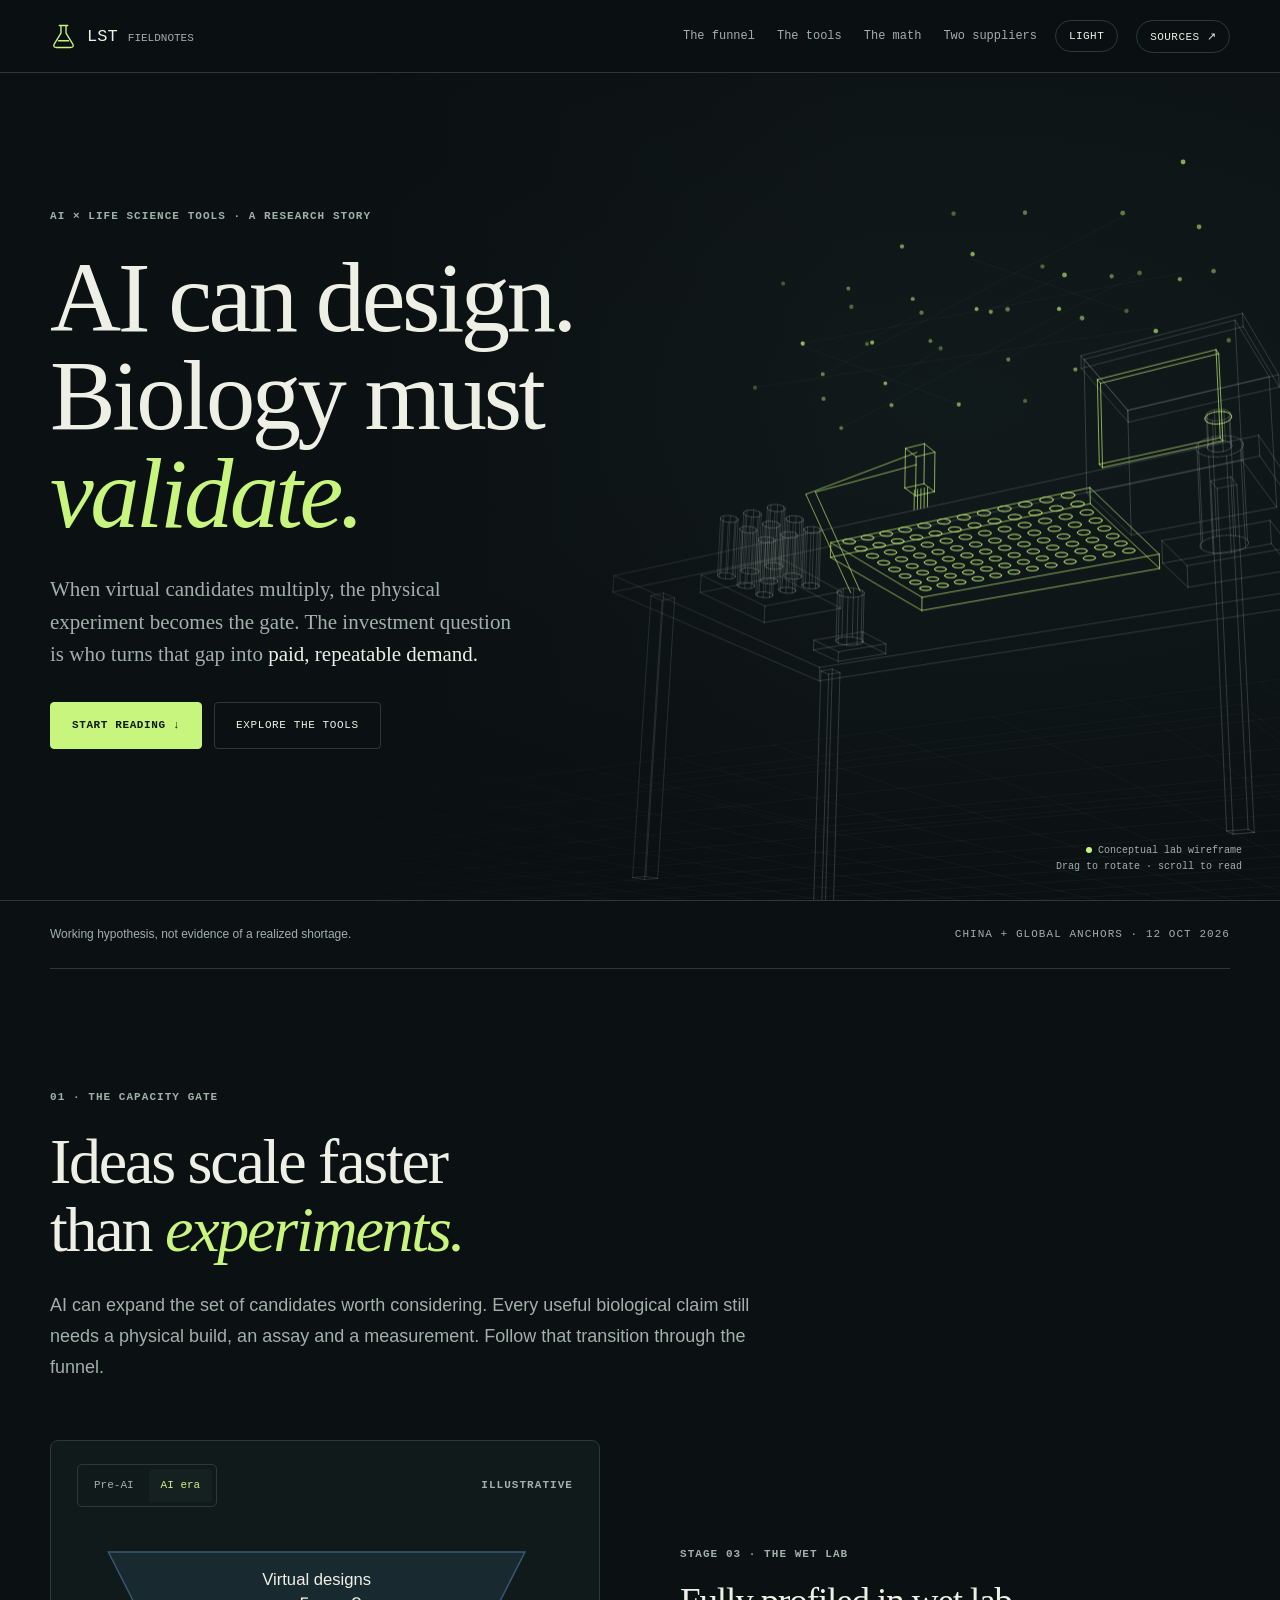
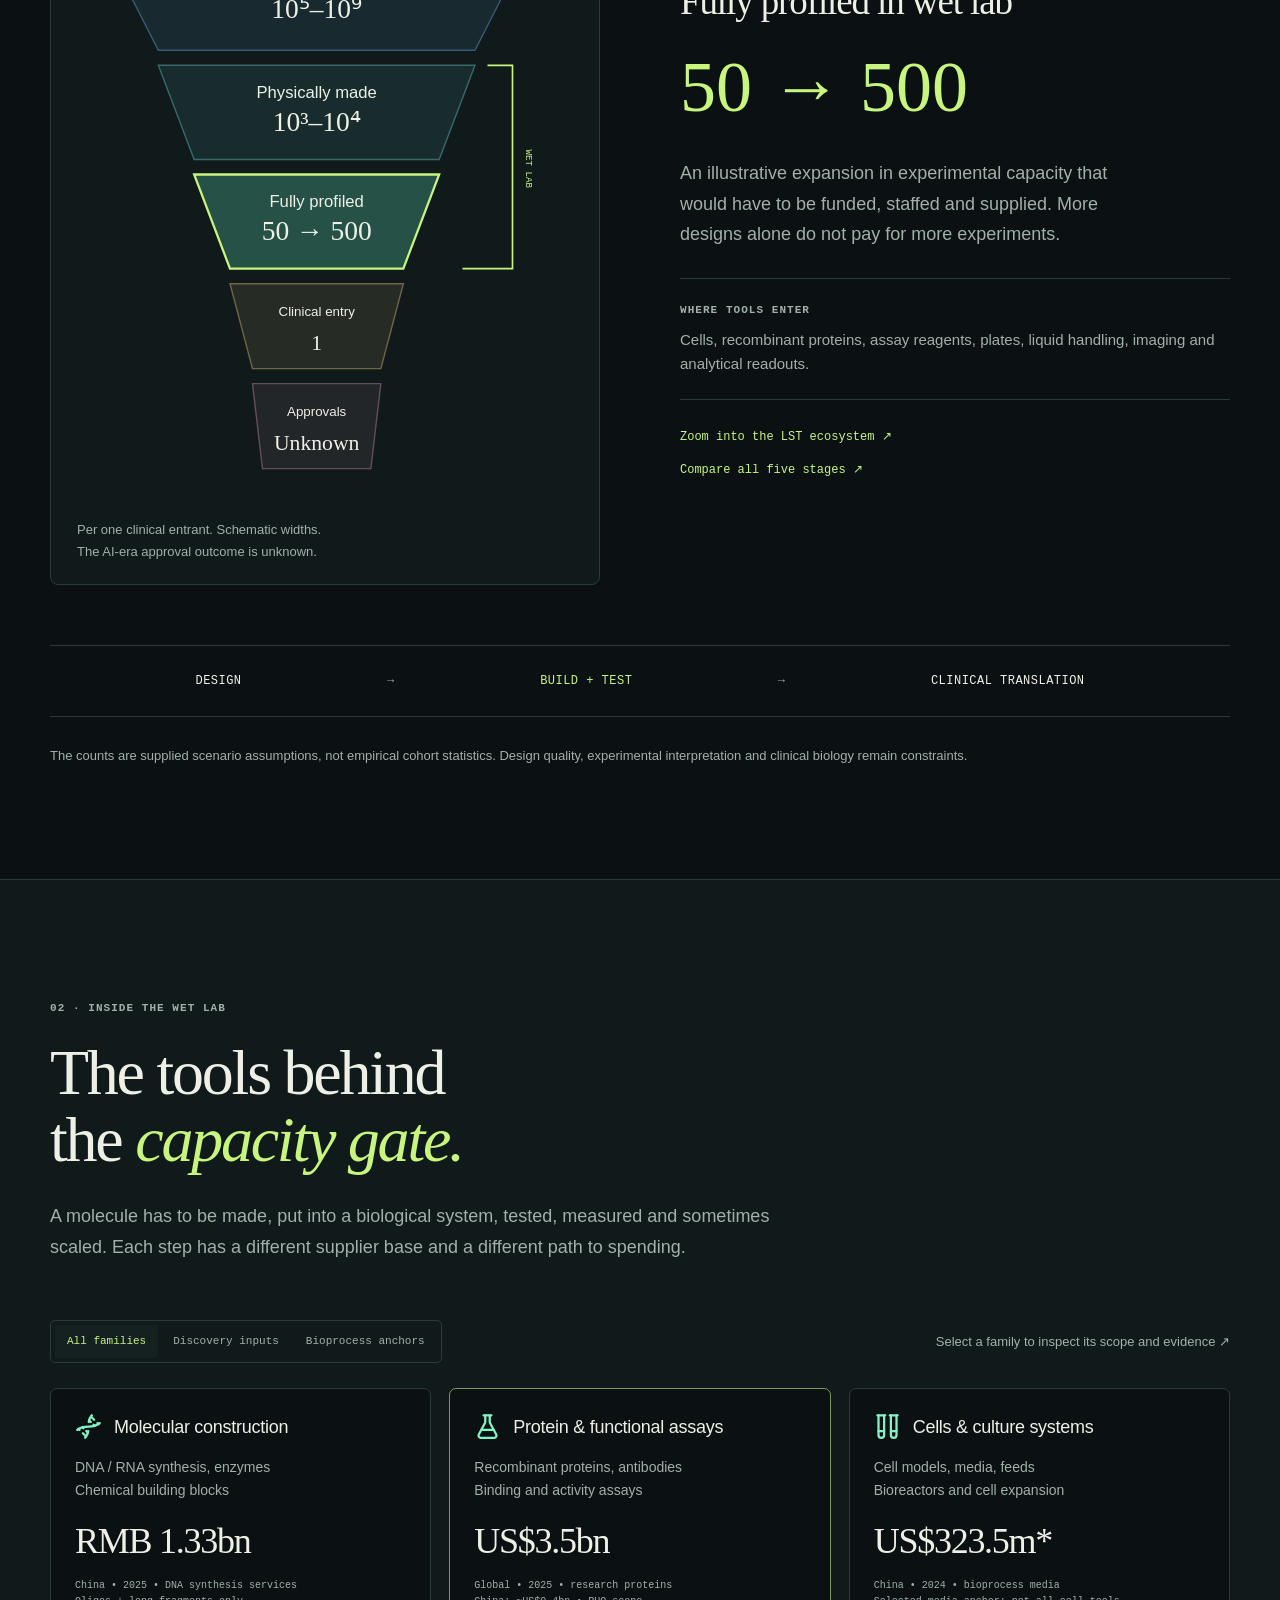
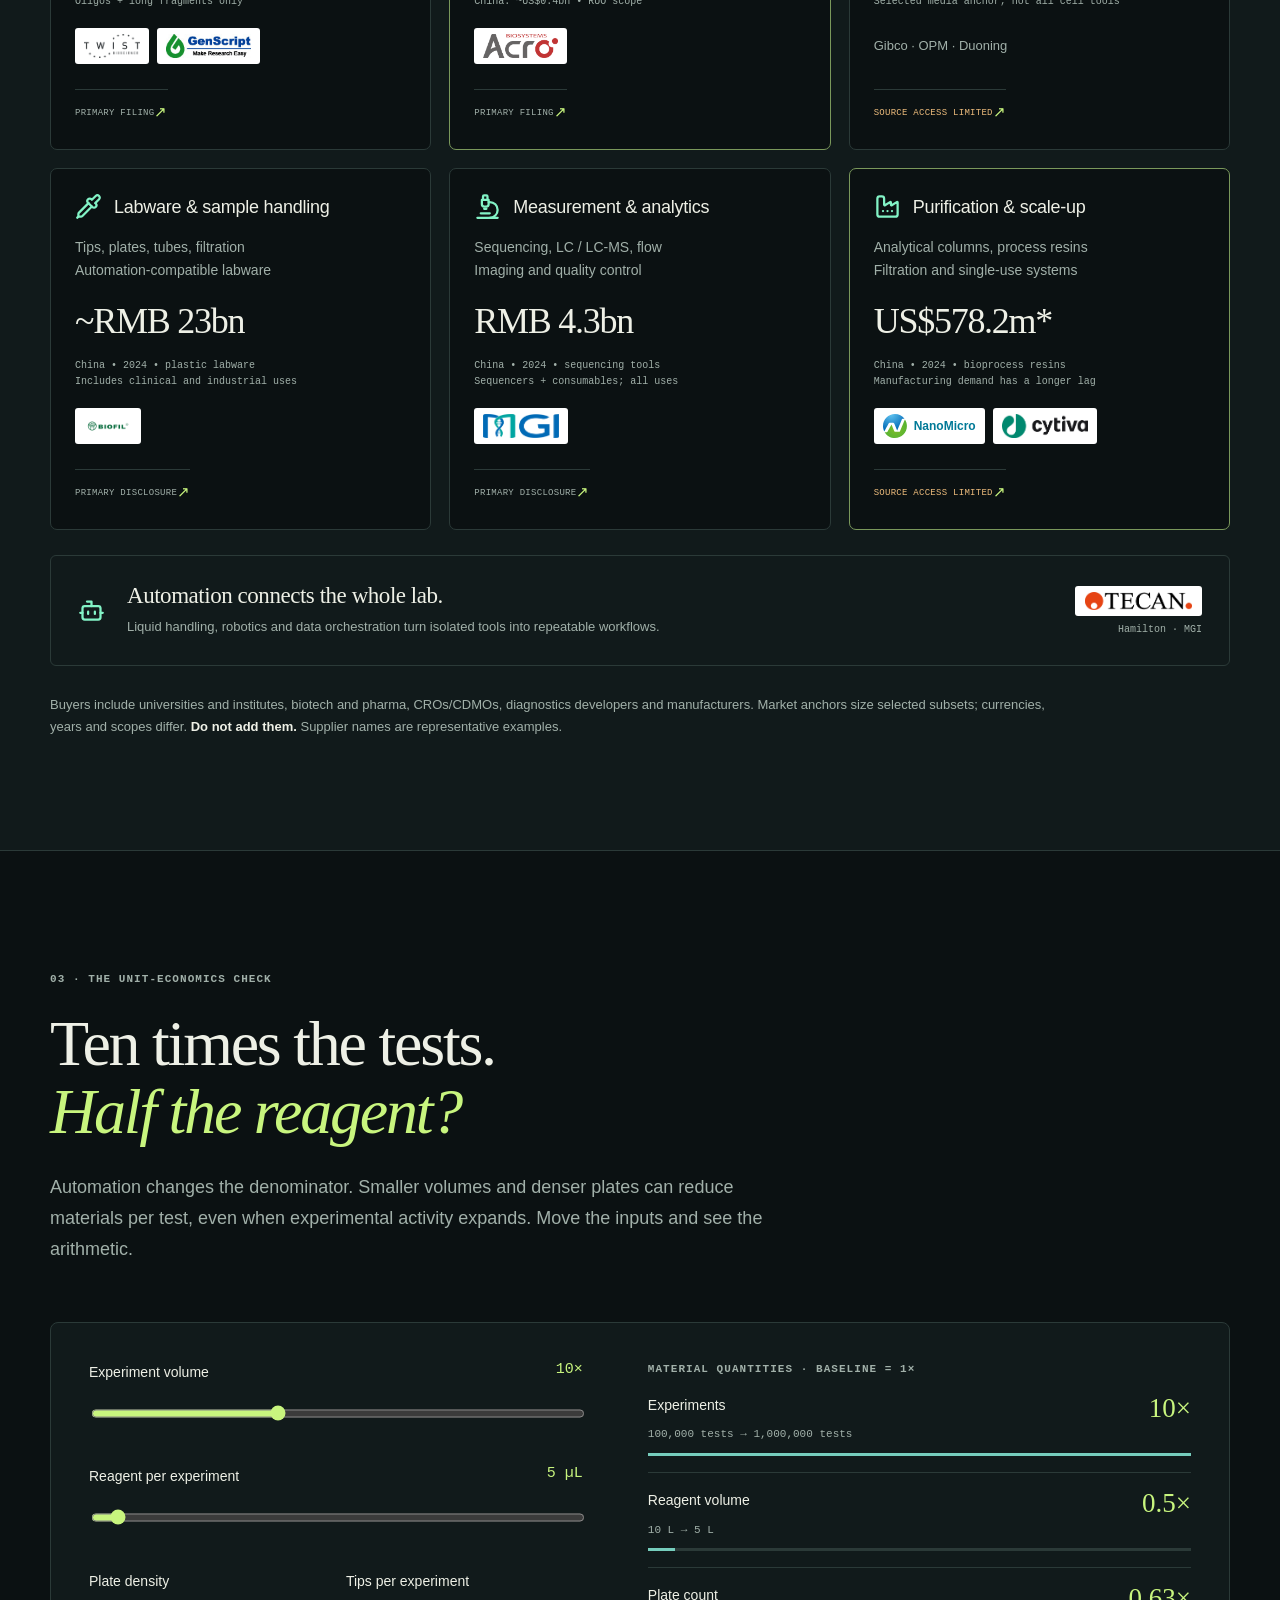
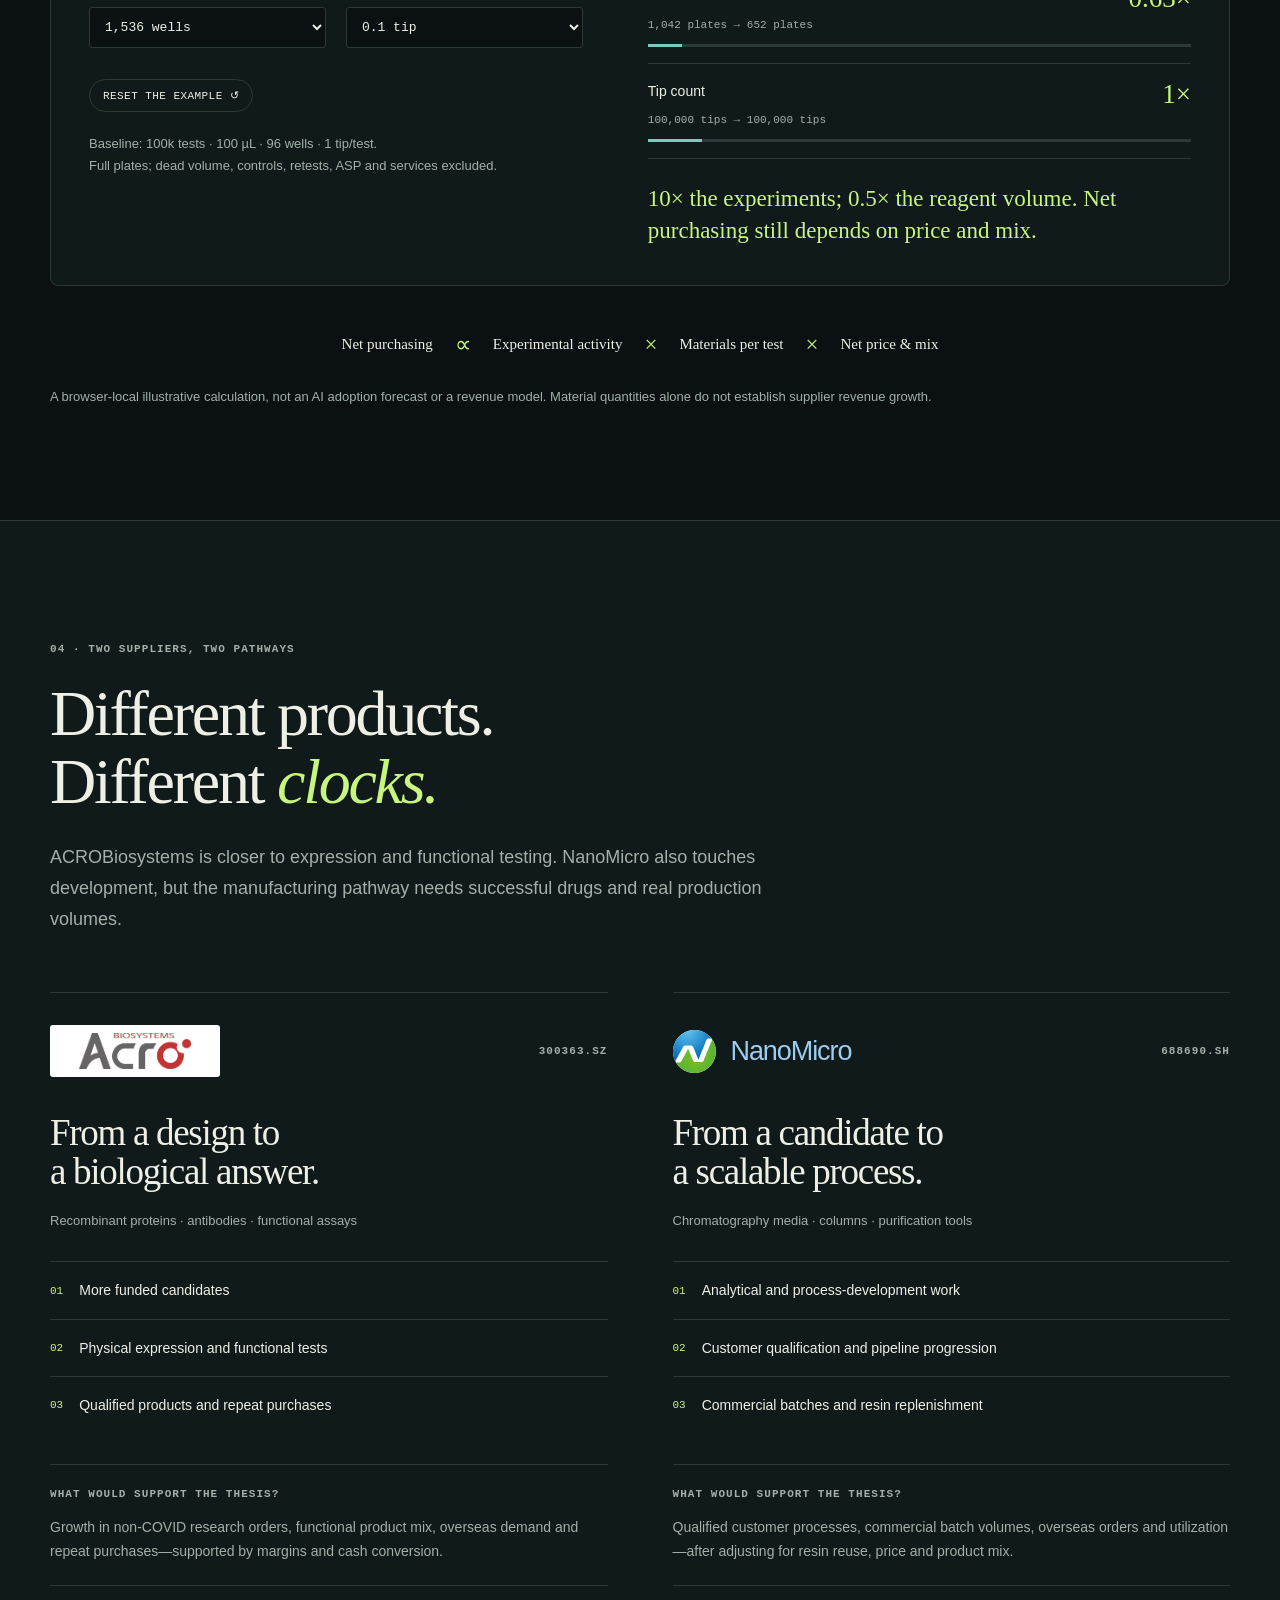
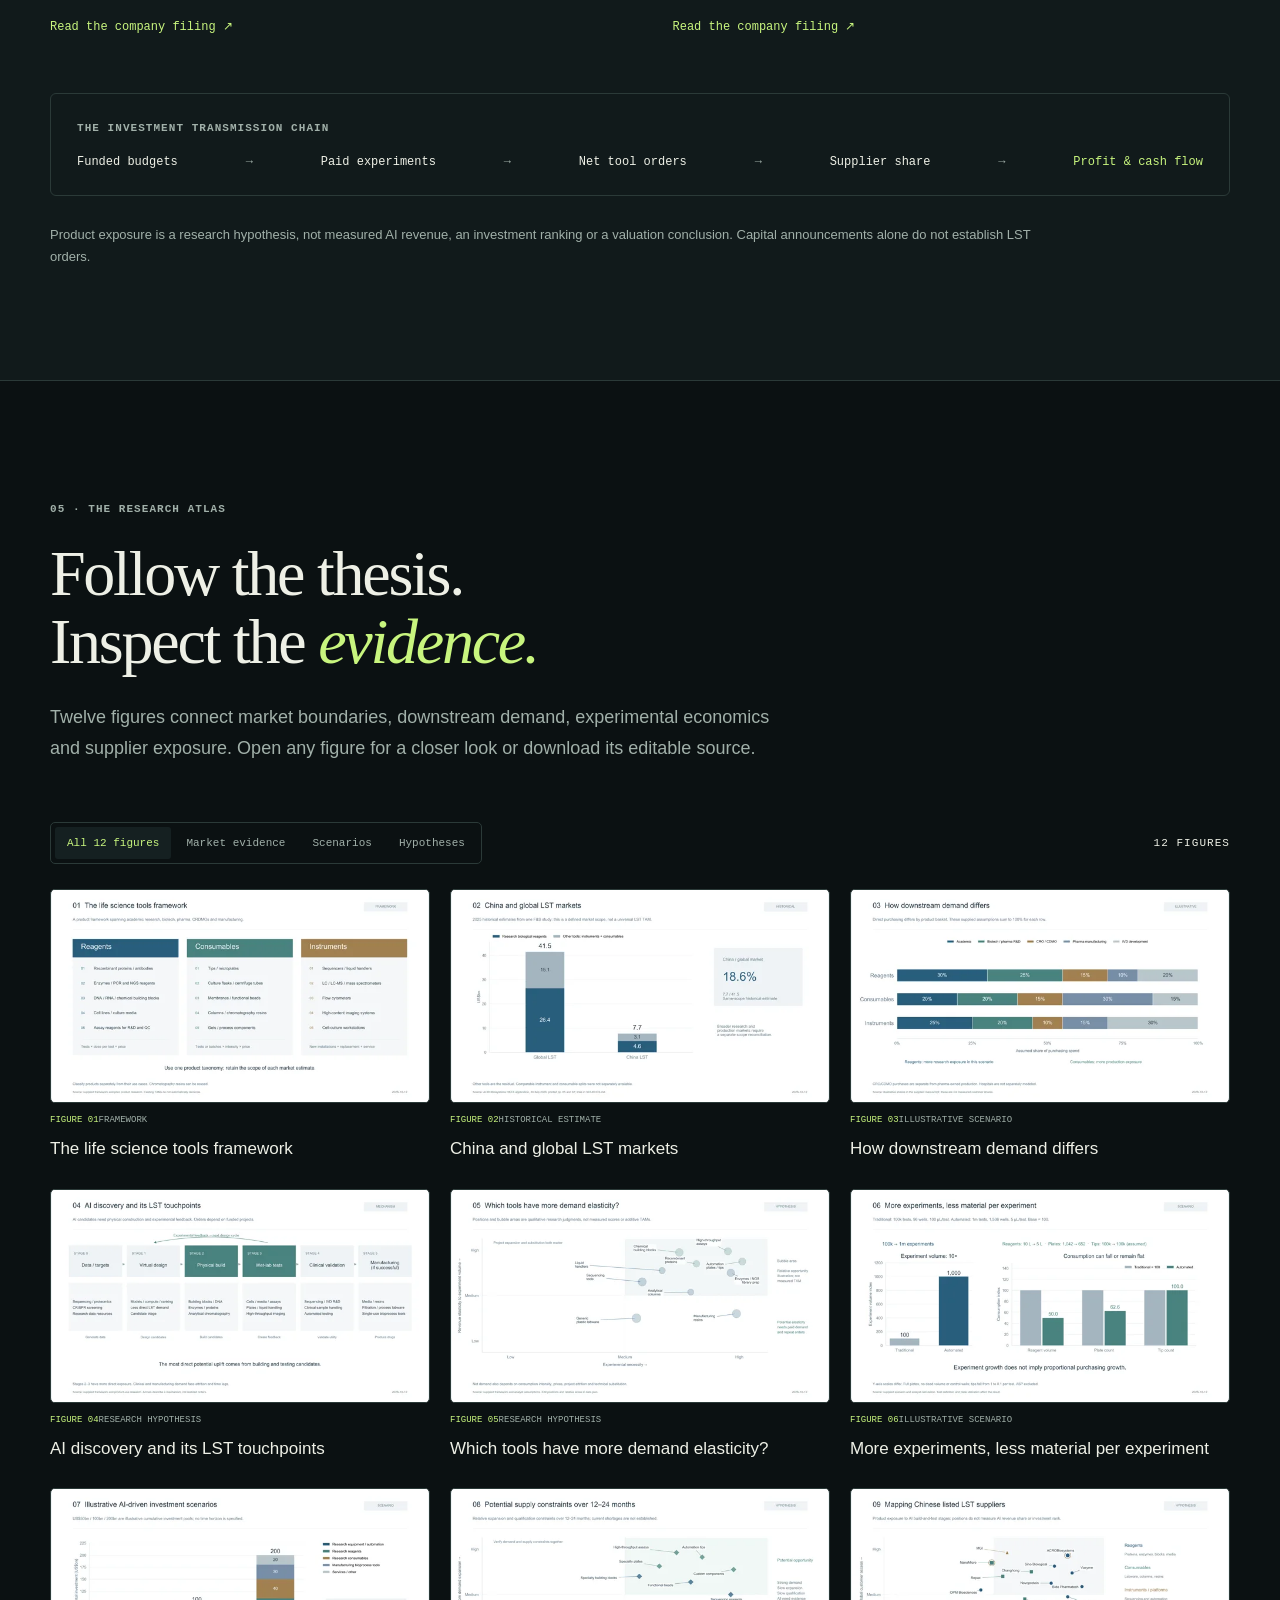
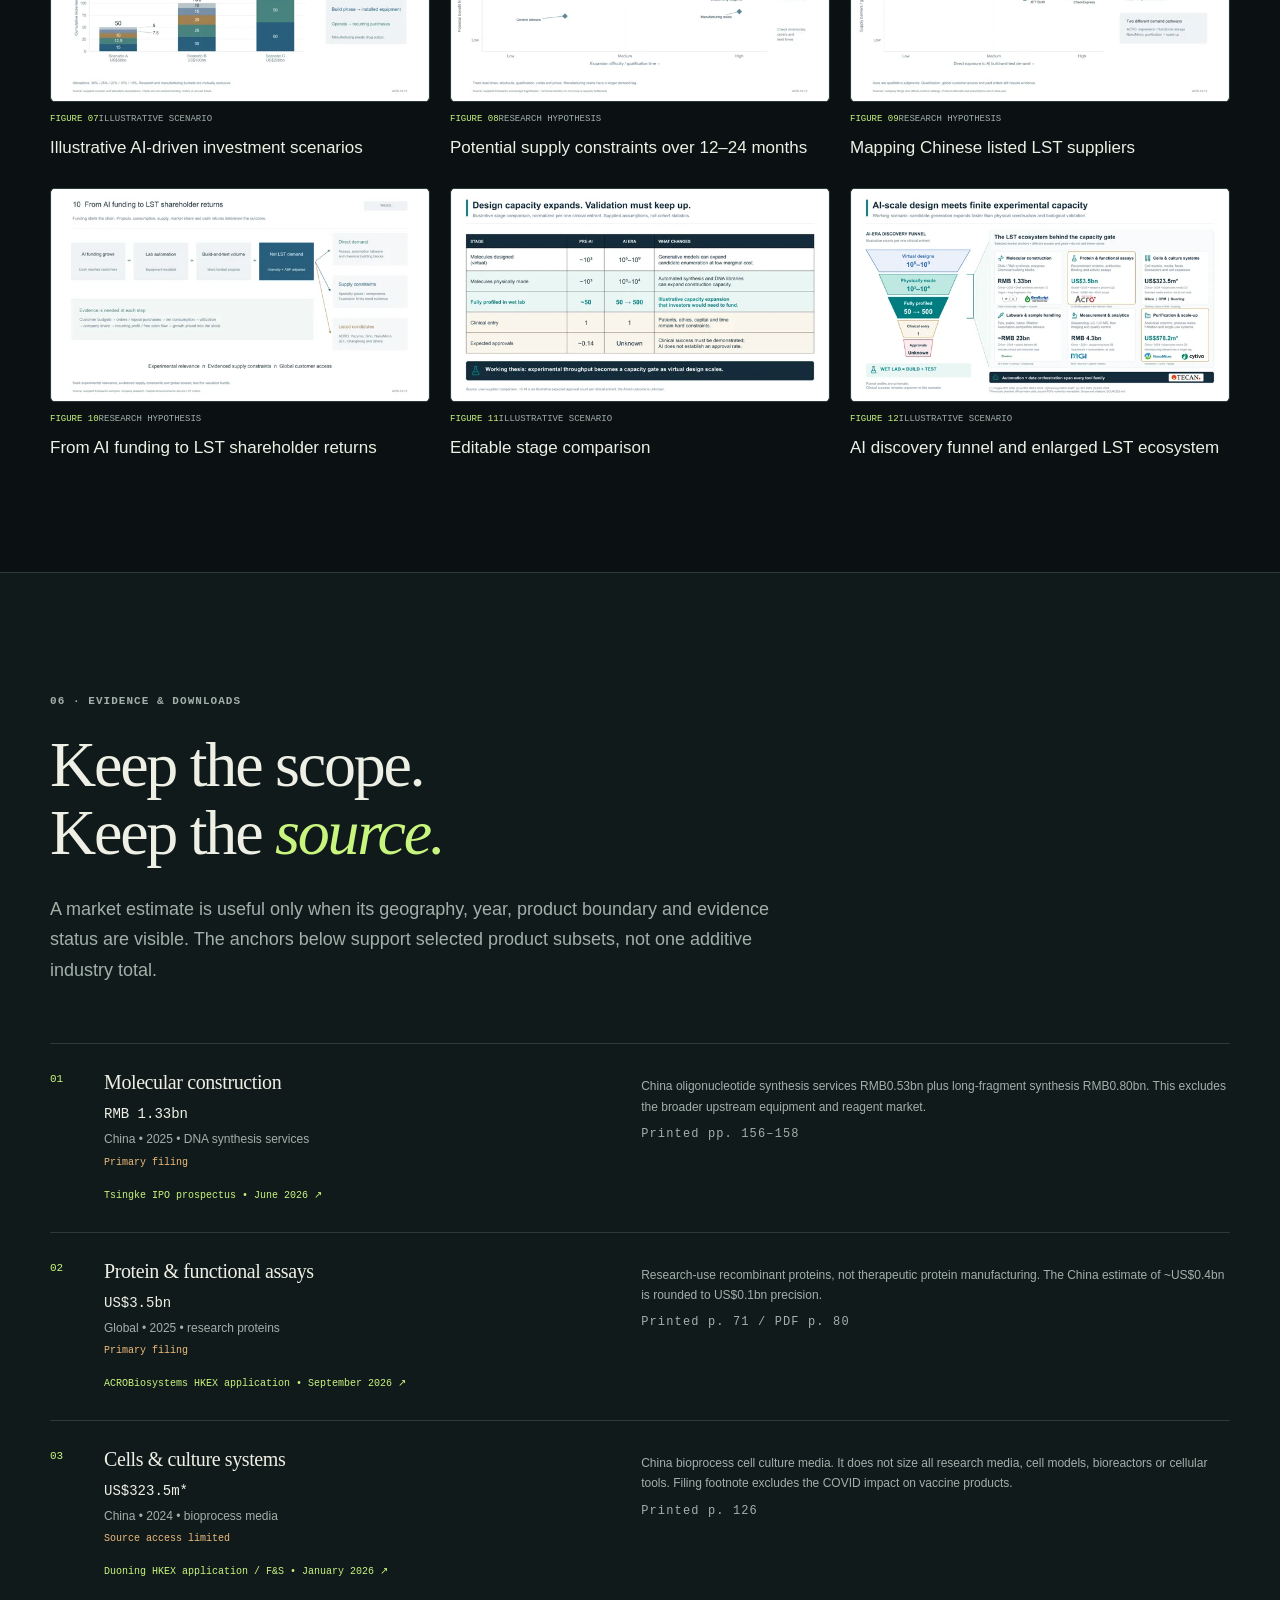
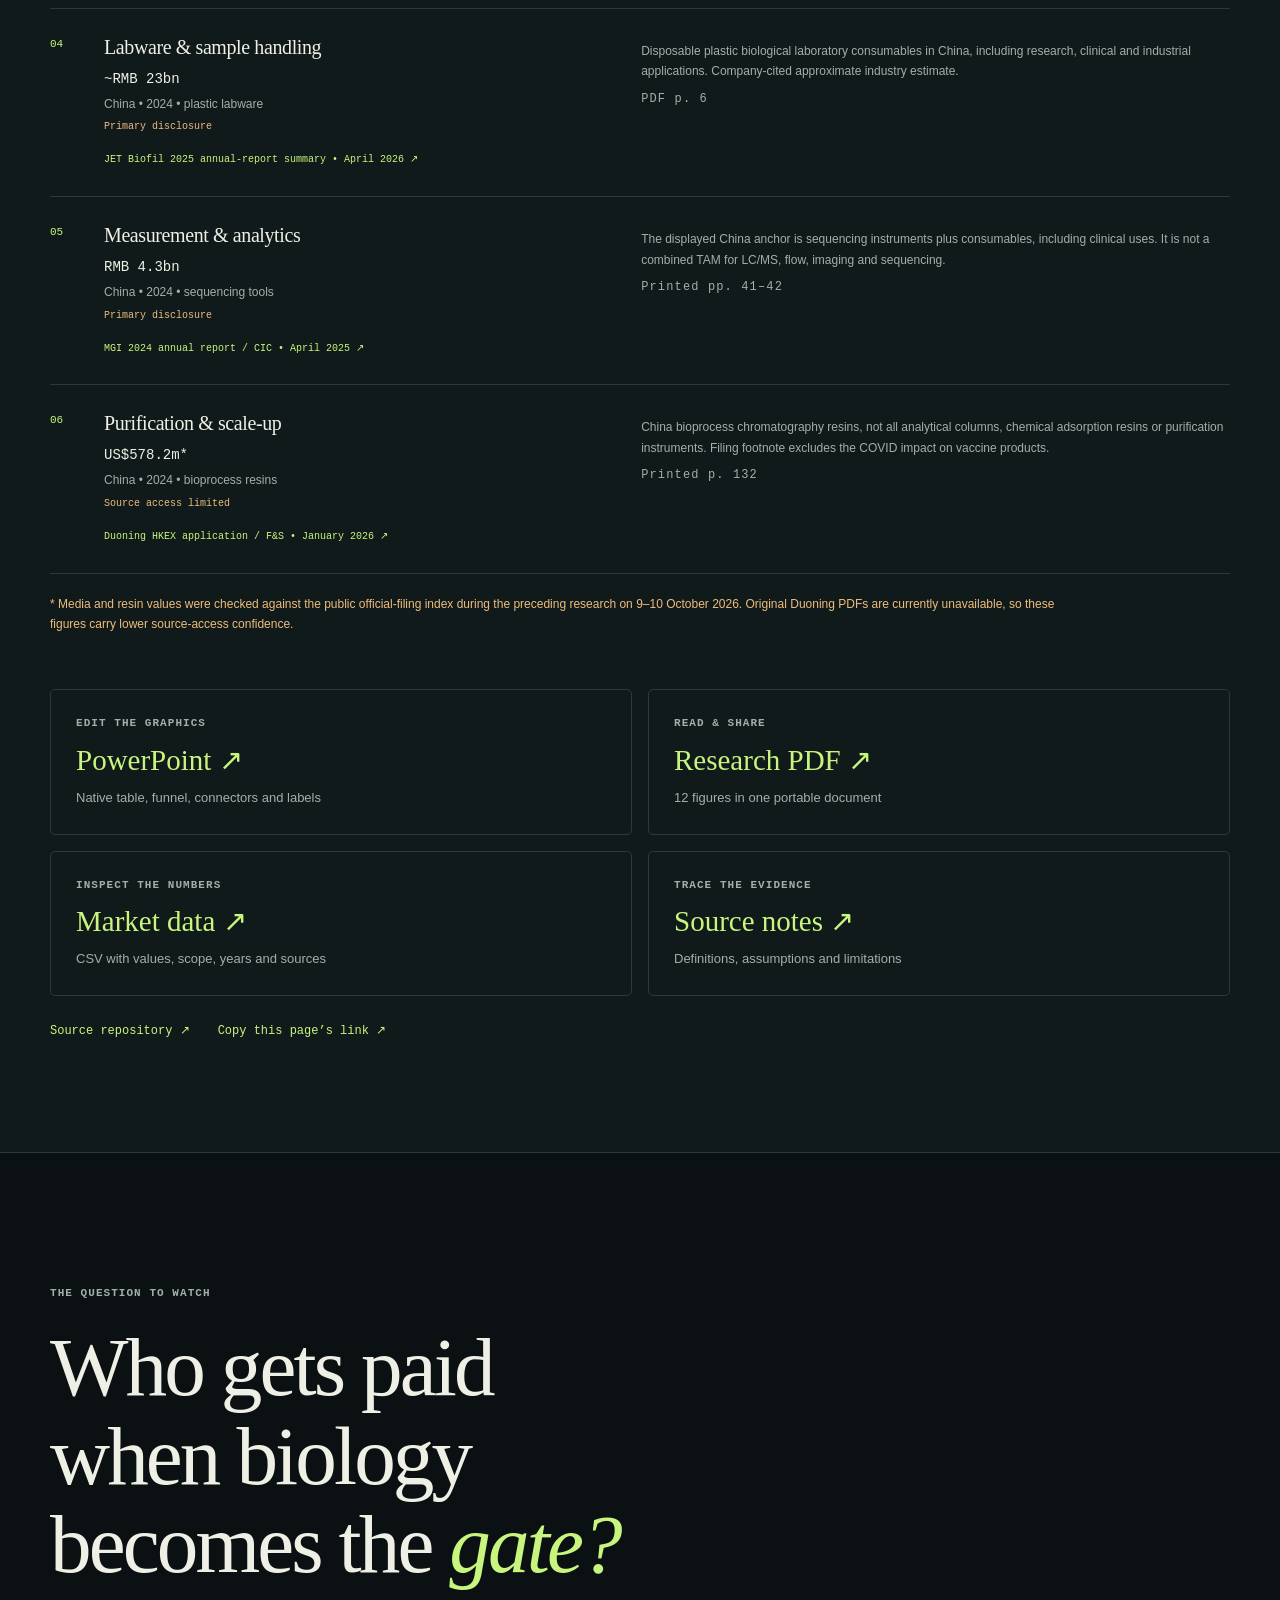
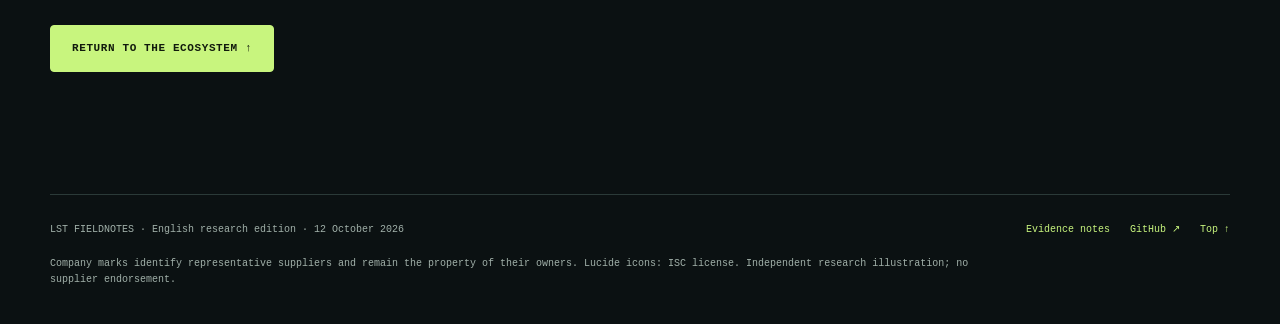
==== v2/index.html @ 0950d111 "Add interactive LST research website and GitHub Pages entrypoint" ====
<!doctype html>
<html lang="en" data-theme="dark">
<head>
<meta charset="utf-8"><meta name="viewport" content="width=device-width,initial-scale=1">
<title>The Wet-Lab Bottleneck — AI & Life Science Tools</title>
<meta name="description" content="An interactive research story on AI discovery, finite experimental capacity and the life science tools ecosystem. Explore suppliers, sourced market anchors and illustrative demand scenarios.">
<meta property="og:title" content="The Wet-Lab Bottleneck — AI & Life Science Tools"><meta property="og:description" content="When ideas scale, experiments set the pace. An interactive research story."><meta property="og:type" content="website"><meta property="og:url" content="https://wizardzxx-tech.github.io/chart/v2/"><link rel="canonical" href="https://wizardzxx-tech.github.io/chart/v2/"><meta property="og:image" content="https://wizardzxx-tech.github.io/chart/v2/research/png/12_ai_funnel_lst_ecosystem.png">
<link rel="icon" href="favicon.svg" type="image/svg+xml"><link rel="stylesheet" href="site.css">
<script>try{const t=localStorage.getItem('lst-theme');if(t==='light')document.documentElement.dataset.theme=t}catch(e){}</script>
<script type="module" src="site.js"></script>
</head>
<body>
<a class="skip" href="#funnel">Skip to the research</a><div class="reading-progress" aria-hidden="true"><i id="reading-progress"></i></div>
<header class="topbar"><div class="wrap topbar-inner"><a class="brand" href="#top" aria-label="LST Fieldnotes home"><svg viewBox="0 0 32 32" aria-hidden="true"><path d="M11 3h10M13 3v9L5 25q-2 4 3 4h16q5 0 3-4l-8-13V3M10 21h12"/></svg><span>LST <b>FIELDNOTES</b></span></a><nav aria-label="Main navigation"><a href="#funnel">The funnel</a><a href="#ecosystem">The tools</a><a href="#economics">The math</a><a href="#companies">Two suppliers</a></nav><button class="pill" id="theme-toggle" type="button" aria-label="Switch to light theme">Light</button><a class="pill" href="#sources">Sources ↗</a><details class="mobile-menu"><summary aria-label="Open section navigation">Menu</summary><nav><a href="#funnel">The funnel</a><a href="#ecosystem">The tools</a><a href="#economics">The math</a><a href="#companies">Two suppliers</a><a href="#atlas">Research atlas</a><a href="#sources">Sources & downloads</a></nav></details></div></header>
<aside class="section-rail" aria-label="Article contents"><a href="#funnel"><b>01</b>The funnel</a><a href="#ecosystem"><b>02</b>Inside the wet lab</a><a href="#economics"><b>03</b>More tests, less material</a><a href="#companies"><b>04</b>Two suppliers</a><a href="#atlas"><b>05</b>The research atlas</a><a href="#sources"><b>06</b>Evidence & downloads</a></aside>
<main id="top">
<section class="hero"><canvas id="lab-world" aria-label="Interactive conceptual wireframe of a laboratory bench" role="img"></canvas><div class="hero-shade"></div><div class="wrap hero-content"><p class="eyebrow">AI × LIFE SCIENCE TOOLS · A RESEARCH STORY</p><h1>AI can design.<br>Biology must<br><em>validate.</em></h1><p class="hero-deck">When virtual candidates multiply, the physical experiment becomes the gate. The investment question is who turns that gap into <strong>paid, repeatable demand.</strong></p><div class="hero-actions"><a class="button primary" href="#funnel">Start reading ↓</a><a class="button" href="#ecosystem">Explore the tools</a></div></div><div class="hero-caption"><span class="status-dot"></span>Conceptual lab wireframe<br><span>Drag to rotate · scroll to read</span></div></section>
<div class="context-strip wrap"><p>Working hypothesis, not evidence of a realized shortage.</p><p class="mono">CHINA + GLOBAL ANCHORS · 12 OCT 2026</p></div>
<section class="section wrap" id="funnel" data-nav><header class="section-head"><p class="eyebrow">01 · THE CAPACITY GATE</p><h2>Ideas scale faster<br>than <em>experiments.</em></h2><p>AI can expand the set of candidates worth considering. Every useful biological claim still needs a physical build, an assay and a measurement. Follow that transition through the funnel.</p></header><div class="funnel-layout"><div class="funnel-stage"><div class="stage-toolbar"><div class="segmented" role="group" aria-label="Discovery scenario"><button data-era="pre" aria-pressed="false">Pre-AI</button><button data-era="ai" aria-pressed="true">AI era</button></div><span class="eyebrow">ILLUSTRATIVE</span></div><svg id="discovery-funnel" viewBox="0 0 540 690" role="group" aria-label="Illustrative discovery funnel; select a stage"></svg><p class="small-note">Per one clinical entrant. Schematic widths.<br>The AI-era approval outcome is unknown.</p></div><div class="stage-explainer"><p class="eyebrow" id="stage-number">STAGE 03 · THE WET LAB</p><h3 id="stage-title">Fully profiled in wet lab</h3><div class="stage-count" id="stage-count">50 → 500</div><p id="stage-description">An illustrative expansion in experimental capacity that would have to be funded, staffed and supplied.</p><div class="stage-evidence"><p class="eyebrow">WHERE TOOLS ENTER</p><p id="stage-tools">Cells, recombinant proteins, assay reagents, plates, liquid handling and analytical readouts.</p></div><a class="text-link" href="#ecosystem">Zoom into the LST ecosystem ↗</a><button class="text-link" id="open-comparison" type="button">Compare all five stages ↗</button></div></div><div class="thesis-line"><span>DESIGN</span><span class="arrow">→</span><strong>BUILD + TEST</strong><span class="arrow">→</span><span>CLINICAL TRANSLATION</span></div><p class="caption">The counts are supplied scenario assumptions, not empirical cohort statistics. Design quality, experimental interpretation and clinical biology remain constraints.</p></section>
<section class="section ecosystem-section" id="ecosystem" data-nav><div class="wrap"><header class="section-head"><p class="eyebrow">02 · INSIDE THE WET LAB</p><h2>The tools behind<br>the <em>capacity gate.</em></h2><p>A molecule has to be made, put into a biological system, tested, measured and sometimes scaled. Each step has a different supplier base and a different path to spending.</p></header><div class="ecosystem-toolbar"><div class="segmented" role="group" aria-label="Filter tool families"><button data-family="all" aria-pressed="true">All families</button><button data-family="discovery" aria-pressed="false">Discovery inputs</button><button data-family="bioprocess" aria-pressed="false">Bioprocess anchors</button></div><span class="small-note">Select a family to inspect its scope and evidence ↗</span></div><div id="ecosystem-grid" class="ecosystem-grid" aria-live="polite"></div><div class="automation-strip"><img src="research/assets/icons/bot.svg" alt="" class="line-icon"><div><h3>Automation connects the whole lab.</h3><p>Liquid handling, robotics and data orchestration turn isolated tools into repeatable workflows.</p></div><div class="automation-brand"><img src="research/assets/logos/tecan-trim.png" alt="Tecan"><span>Hamilton · MGI</span></div></div><p class="caption">Buyers include universities and institutes, biotech and pharma, CROs/CDMOs, diagnostics developers and manufacturers. Market anchors size selected subsets; currencies, years and scopes differ. <strong>Do not add them.</strong> Supplier names are representative examples.</p></div></section>
<section class="section wrap" id="economics" data-nav><header class="section-head"><p class="eyebrow">03 · THE UNIT-ECONOMICS CHECK</p><h2>Ten times the tests.<br><em>Half the reagent?</em></h2><p>Automation changes the denominator. Smaller volumes and denser plates can reduce materials per test, even when experimental activity expands. Move the inputs and see the arithmetic.</p></header><div class="calculator"><div class="calculator-controls"><div class="control"><label for="test-multiplier">Experiment volume <output for="test-multiplier" id="test-value">10×</output></label><input id="test-multiplier" type="range" min="1" max="25" step="1" value="10"></div><div class="control"><label for="test-volume">Reagent per experiment <output for="test-volume" id="volume-value">5 µL</output></label><input id="test-volume" type="range" min="1" max="100" step="1" value="5"></div><div class="control-row"><div class="control"><label for="plate-density">Plate density</label><select id="plate-density"><option value="96">96 wells</option><option value="384">384 wells</option><option value="1536" selected>1,536 wells</option></select></div><div class="control"><label for="tip-rate">Tips per experiment</label><select id="tip-rate"><option value="1">1 tip</option><option value="0.1" selected>0.1 tip</option><option value="0">0 tips (tip-free)</option></select></div></div><button class="pill" id="reset-scenario" type="button">Reset the example ↺</button><p class="small-note">Baseline: 100k tests · 100 µL · 96 wells · 1 tip/test.<br>Full plates; dead volume, controls, retests, ASP and services excluded.</p></div><div class="calculator-results"><p class="eyebrow">MATERIAL QUANTITIES · BASELINE = 1×</p><div id="scenario-results" aria-live="polite"></div><p class="calc-insight" id="scenario-insight">10× more experiments, but only 0.5× the reagent volume.</p></div></div><div class="equation"><span>Net purchasing</span><strong>∝</strong><span>Experimental activity</span><strong>×</strong><span>Materials per test</span><strong>×</strong><span>Net price & mix</span></div><p class="caption">A browser-local illustrative calculation, not an AI adoption forecast or a revenue model. Material quantities alone do not establish supplier revenue growth.</p></section>
<section class="section company-section" id="companies" data-nav><div class="wrap"><header class="section-head"><p class="eyebrow">04 · TWO SUPPLIERS, TWO PATHWAYS</p><h2>Different products.<br>Different <em>clocks.</em></h2><p>ACROBiosystems is closer to expression and functional testing. NanoMicro also touches development, but the manufacturing pathway needs successful drugs and real production volumes.</p></header><div class="company-comparison"><article class="company"><div class="company-mark"><img src="research/assets/logos/acro-trim.png" alt="ACROBiosystems"><span class="eyebrow">300363.SZ</span></div><h3>From a design to<br>a biological answer.</h3><p class="product-list">Recombinant proteins · antibodies · functional assays</p><ol class="pathway"><li>More funded candidates</li><li>Physical expression and functional tests</li><li>Qualified products and repeat purchases</li></ol><div class="company-watch"><p class="eyebrow">WHAT WOULD SUPPORT THE THESIS?</p><p>Growth in non-COVID research orders, functional product mix, overseas demand and repeat purchases—supported by margins and cash conversion.</p></div><a href="https://www1.hkexnews.hk/app/sehk/2026/108910/documents/sehk26093002651_c.pdf" target="_blank" rel="noopener" class="text-link">Read the company filing ↗</a></article><article class="company"><div class="company-mark nano-mark"><img src="research/assets/logos/nanomicro-emblem.svg" alt=""><b>NanoMicro</b><span class="eyebrow">688690.SH</span></div><h3>From a candidate to<br>a scalable process.</h3><p class="product-list">Chromatography media · columns · purification tools</p><ol class="pathway"><li>Analytical and process-development work</li><li>Customer qualification and pipeline progression</li><li>Commercial batches and resin replenishment</li></ol><div class="company-watch"><p class="eyebrow">WHAT WOULD SUPPORT THE THESIS?</p><p>Qualified customer processes, commercial batch volumes, overseas orders and utilization—after adjusting for resin reuse, price and product mix.</p></div><a href="https://static.cninfo.com.cn/finalpage/2026-04-16/1225107014.PDF" target="_blank" rel="noopener" class="text-link">Read the company filing ↗</a></article></div><div class="funding-chain"><p class="eyebrow">THE INVESTMENT TRANSMISSION CHAIN</p><div><span>Funded budgets</span><b>→</b><span>Paid experiments</span><b>→</b><span>Net tool orders</span><b>→</b><span>Supplier share</span><b>→</b><strong>Profit & cash flow</strong></div></div><p class="caption">Product exposure is a research hypothesis, not measured AI revenue, an investment ranking or a valuation conclusion. Capital announcements alone do not establish LST orders.</p></div></section>
<section class="section wrap" id="atlas" data-nav><header class="section-head"><p class="eyebrow">05 · THE RESEARCH ATLAS</p><h2>Follow the thesis.<br>Inspect the <em>evidence.</em></h2><p>Twelve figures connect market boundaries, downstream demand, experimental economics and supplier exposure. Open any figure for a closer look or download its editable source.</p></header><div class="atlas-toolbar"><div class="segmented" role="group" aria-label="Filter research graphics"><button data-chart-filter="all" aria-pressed="true">All 12 figures</button><button data-chart-filter="Historical estimate" aria-pressed="false">Market evidence</button><button data-chart-filter="Illustrative scenario" aria-pressed="false">Scenarios</button><button data-chart-filter="Research hypothesis" aria-pressed="false">Hypotheses</button></div><span id="chart-count" class="mono">12 FIGURES</span></div><div class="atlas-grid" id="atlas-grid"></div><noscript><p>Download the complete <a href="research/AI_LST_research_graphics.pdf">research PDF</a> to read the charts without JavaScript.</p></noscript></section>
<section class="section sources-section" id="sources" data-nav><div class="wrap"><header class="section-head"><p class="eyebrow">06 · EVIDENCE & DOWNLOADS</p><h2>Keep the scope.<br>Keep the <em>source.</em></h2><p>A market estimate is useful only when its geography, year, product boundary and evidence status are visible. The anchors below support selected product subsets, not one additive industry total.</p></header><div id="source-list" class="source-list"></div><p class="source-access-note">* Media and resin values were checked against the public official-filing index during the preceding research on 9–10 October 2026. Original Duoning PDFs are currently unavailable, so these figures carry lower source-access confidence.</p><div class="download-grid"><a href="research/editable/AI_LST_editable_research_graphics.pptx" download><span class="eyebrow">EDIT THE GRAPHICS</span><strong>PowerPoint ↗</strong><span>Native table, funnel, connectors and labels</span></a><a href="research/AI_LST_research_graphics.pdf" download><span class="eyebrow">READ & SHARE</span><strong>Research PDF ↗</strong><span>12 figures in one portable document</span></a><a href="research/data/market_anchors.csv" download><span class="eyebrow">INSPECT THE NUMBERS</span><strong>Market data ↗</strong><span>CSV with values, scope, years and sources</span></a><a href="research/SOURCES.md" download><span class="eyebrow">TRACE THE EVIDENCE</span><strong>Source notes ↗</strong><span>Definitions, assumptions and limitations</span></a></div><div class="share-row"><a href="https://github.com/wizardzxx-tech/chart" target="_blank" rel="noopener" class="text-link">Source repository ↗</a><button class="text-link" id="copy-link" type="button">Copy this page’s link ↗</button><span class="small-note" id="share-status" aria-live="polite"></span></div></div></section>
<section class="closing wrap"><p class="eyebrow">THE QUESTION TO WATCH</p><h2>Who gets paid<br>when biology<br>becomes the <em>gate?</em></h2><a class="button primary" href="#ecosystem">Return to the ecosystem ↑</a></section>
</main><footer class="footer wrap"><p>LST FIELDNOTES · English research edition · 12 October 2026</p><div><a href="research/SOURCES.md">Evidence notes</a><a href="https://github.com/wizardzxx-tech/chart" target="_blank" rel="noopener">GitHub ↗</a><a href="#top">Top ↑</a></div><p class="small-note">Company marks identify representative suppliers and remain the property of their owners. Lucide icons: ISC license. Independent research illustration; no supplier endorsement.</p></footer>
<dialog id="detail-dialog" class="detail-dialog"><button class="close-dialog" type="button" aria-label="Close detail">×</button><div id="detail-content"></div></dialog>
<dialog id="chart-dialog" class="chart-dialog"><button class="close-dialog" type="button" aria-label="Close chart">×</button><div id="chart-content"></div></dialog>
</body></html>
---- v2/site.css ----
:root{--bg:#0b1112;--bg2:#111a1b;--surface:#152021;--ink:#eef0e6;--muted:#a1b0a9;--line:#2b3a38;--accent:#c8f57e;--accent-ink:#111a0c;--blue:#9bccf1;--teal:#76cdbd;--warn:#edbc7c;--serif:Georgia,'Times New Roman',serif;--sans:Arial,Helvetica,sans-serif;--mono:ui-monospace,'SFMono-Regular',Consolas,monospace;color-scheme:dark}
:root[data-theme=light]{--bg:#f3f4ec;--bg2:#e8ede3;--surface:#fbfcf7;--ink:#172823;--muted:#52675b;--line:#cdd8cc;--accent:#416b14;--accent-ink:#f6f9ec;--blue:#27668a;--teal:#237c70;--warn:#975b20;color-scheme:light}
*{box-sizing:border-box}html{scroll-behavior:smooth;scroll-padding-top:88px}body{margin:0;color:var(--ink);background:var(--bg);font:18px/1.6 var(--sans);-webkit-font-smoothing:antialiased}h1,h2,h3,h4,p{margin:0}h1,h2,h3{font-family:var(--serif);font-weight:400;line-height:1.06;letter-spacing:-.035em;text-wrap:balance}h1 em,h2 em{font-weight:400;color:var(--accent)}a{color:var(--accent);text-decoration:none}a:hover{text-decoration:underline}button,input,select{font:inherit}button{color:inherit;cursor:pointer}button:disabled{cursor:default}button:focus-visible,a:focus-visible,input:focus-visible,select:focus-visible,summary:focus-visible{outline:2px solid var(--accent);outline-offset:5px}img{max-width:100%;display:block}button svg{pointer-events:none}[hidden]{display:none!important}.wrap{width:min(1180px,calc(100% - 72px));margin:auto}.eyebrow,.mono{font-family:var(--mono);font-size:11px;letter-spacing:.095em;line-height:1.5}.eyebrow{color:var(--muted);text-transform:uppercase;font-weight:600}.small-note,.caption{font-size:13px;line-height:1.7;color:var(--muted)}.caption{margin-top:28px;max-width:1020px}.caption strong{color:var(--ink)}.skip{position:absolute;left:-9999px}.skip:focus{left:20px;top:20px;z-index:100;background:var(--accent);color:var(--accent-ink);padding:12px}.reading-progress{position:fixed;inset:0 0 auto;height:2px;z-index:90;pointer-events:none}.reading-progress i{display:block;background:var(--accent);width:100%;height:100%;transform-origin:left;transform:scaleX(0)}.topbar{position:sticky;top:0;z-index:60;background:color-mix(in srgb,var(--bg) 90%,transparent);backdrop-filter:blur(12px);border-bottom:1px solid var(--line)}.topbar-inner{height:72px;display:flex;align-items:center;gap:18px}.brand{color:var(--ink);display:flex;gap:10px;align-items:center;font:17px var(--mono);white-space:nowrap}.brand:hover{text-decoration:none}.brand svg{width:27px;height:27px;fill:none;stroke:var(--accent);stroke-width:1.6;stroke-linecap:round;stroke-linejoin:round}.brand b{font-size:11px;font-weight:500;color:var(--muted)}.topbar nav{margin-left:auto;display:flex;gap:22px;font:12px var(--mono)}.topbar nav a{color:var(--muted)}.pill{font:11px var(--mono);letter-spacing:.04em;text-transform:uppercase;white-space:nowrap;display:inline-flex;padding:9px 13px;border:1px solid var(--line);border-radius:99px;background:transparent;color:var(--ink)}.pill:hover{border-color:var(--muted);text-decoration:none}.mobile-menu{display:none}.section-rail{position:fixed;left:max(18px,calc((100vw - 1180px)/2 - 180px));top:145px;display:none;z-index:40;gap:8px;flex-direction:column;width:163px;opacity:.8}.section-rail a{font:10px/1.6 var(--mono);color:var(--muted);display:flex;gap:10px;align-items:baseline}.section-rail b{color:var(--line)}.section-rail a[aria-current=true],.section-rail a[aria-current=true] b{color:var(--accent)}@media(min-width:1580px){.section-rail{display:flex}}
.hero{position:relative;min-height:min(900px,calc(100svh - 72px));overflow:hidden;border-bottom:1px solid var(--line);display:flex;align-items:center;background:radial-gradient(ellipse at 75% 40%,var(--bg2),var(--bg) 70%)}#lab-world{position:absolute;inset:0;width:100%;height:100%;touch-action:pan-y;cursor:grab}#lab-world:active{cursor:grabbing}.hero-shade{position:absolute;inset:0;background:linear-gradient(90deg,var(--bg) 3%,color-mix(in srgb,var(--bg) 88%,transparent) 28%,transparent 66%);pointer-events:none}.hero-content{position:relative;padding:88px 0 104px;pointer-events:none}.hero-content .eyebrow{margin-bottom:25px}.hero h1{font-size:clamp(66px,7.7vw,116px);max-width:740px;line-height:.99}.hero-deck{font:21px/1.55 var(--serif);max-width:480px;color:var(--muted);margin-top:31px}.hero-deck strong{color:var(--ink);font-weight:400}.hero-actions{display:flex;gap:12px;margin-top:31px;pointer-events:auto}.button{display:inline-flex;align-items:center;justify-content:center;gap:8px;padding:15px 21px;border:1px solid var(--line);border-radius:4px;font:11px/1.4 var(--mono);text-transform:uppercase;letter-spacing:.055em;color:var(--ink);background:transparent}.button:hover{border-color:var(--muted);text-decoration:none}.button.primary{background:var(--accent);color:var(--accent-ink);border-color:var(--accent);font-weight:700}.hero-caption{position:absolute;right:38px;bottom:25px;text-align:right;font:10px/1.6 var(--mono);color:var(--muted);pointer-events:none}.status-dot{display:inline-block;width:6px;height:6px;border-radius:100%;background:var(--accent);margin-right:6px}.context-strip{display:flex;justify-content:space-between;gap:20px;align-items:center;padding:24px 0;border-bottom:1px solid var(--line);color:var(--muted);font-size:12px}.section{padding-top:120px;padding-bottom:112px;scroll-margin-top:20px}.section-head{margin-bottom:58px;max-width:835px}.section-head .eyebrow{margin-bottom:22px}.section-head h2{font-size:clamp(46px,5vw,72px)}.section-head>p:last-child{margin-top:27px;color:var(--muted);max-width:740px;line-height:1.7;font-size:18px}.funnel-layout{display:grid;grid-template-columns:1fr 1fr;gap:80px;align-items:center}.funnel-stage{border:1px solid var(--line);border-radius:8px;padding:23px 26px 21px;background:var(--bg2)}.stage-toolbar{display:flex;align-items:center;justify-content:space-between;gap:12px}.segmented{display:inline-flex;gap:3px;padding:4px;border:1px solid var(--line);border-radius:5px;max-width:100%;flex-wrap:wrap}.segmented button{background:transparent;border:0;padding:9px 12px;color:var(--muted);font:11px/1.35 var(--mono);border-radius:3px;white-space:nowrap}.segmented button[aria-pressed=true]{background:var(--surface);color:var(--accent)}.segmented button:hover{color:var(--ink)}#discovery-funnel{width:100%;height:auto;max-height:575px;margin:20px 0 8px}#discovery-funnel .band{cursor:pointer;transition:opacity .2s,filter .2s}#discovery-funnel .band:hover{filter:brightness(1.18)}#discovery-funnel .band text{pointer-events:none;fill:var(--ink)}#discovery-funnel .band:focus{outline:none;filter:brightness(1.4)}#discovery-funnel .selected path{stroke-width:2.7;stroke:var(--accent)}.stage-explainer h3{font-size:37px;line-height:1.17;letter-spacing:-.03em;margin-top:18px}.stage-count{font:72px/1.2 var(--serif);color:var(--accent);margin:20px 0 28px}.stage-explainer>p:not(.eyebrow){color:var(--muted);max-width:470px;line-height:1.7}.stage-evidence{border-block:1px solid var(--line);margin:28px 0;padding:23px 0}.stage-evidence>p:last-child{font-size:15px;color:var(--muted);margin-top:10px}.text-link{font:12px/1.5 var(--mono);border:0;background:none;padding:0;display:inline-block;color:var(--accent);cursor:pointer}.text-link:hover{text-decoration:underline}.stage-explainer .text-link{display:block;margin-top:15px}.thesis-line{display:flex;align-items:center;justify-content:space-evenly;gap:20px;margin-top:60px;padding:28px 20px;border-block:1px solid var(--line);font:12px var(--mono);letter-spacing:.04em}.thesis-line strong{font-weight:500;color:var(--accent)}.arrow{color:var(--muted)}
.ecosystem-section,.company-section,.sources-section{background:var(--bg2);border-block:1px solid var(--line)}.ecosystem-toolbar,.atlas-toolbar{display:flex;align-items:center;justify-content:space-between;gap:20px;margin-bottom:25px}.ecosystem-grid{display:grid;grid-template-columns:repeat(3,1fr);gap:18px}.tool-family{border:1px solid var(--line);border-radius:7px;background:var(--bg);padding:24px;display:flex;flex-direction:column;gap:16px;text-align:left;min-height:362px;transition:border-color .2s,transform .2s}.tool-family:hover{border-color:var(--accent);transform:translateY(-3px)}.tool-family.focus-family{border-color:color-mix(in srgb,var(--accent) 50%,var(--line))}.tool-family .family-heading{display:flex;gap:12px;align-items:center}.line-icon{width:27px;height:27px;flex:none;filter:invert(81%)sepia(21%)saturate(650%)hue-rotate(104deg)}:root[data-theme=light] .line-icon{filter:invert(42%)sepia(21%)saturate(1319%)hue-rotate(107deg)}.tool-family h3{font:18px/1.35 var(--sans);letter-spacing:-.015em;font-weight:500}.family-products{font-size:14px;color:var(--muted);line-height:1.6;min-height:44px}.family-metric{font:36px/1.1 var(--serif);letter-spacing:-.035em;margin-top:5px}.family-scope{font:10px/1.6 var(--mono);color:var(--muted)}.family-brands{display:flex;align-items:center;gap:8px;min-height:40px;flex-wrap:wrap}.logo-chip{padding:6px 9px;border-radius:3px;background:#fff;display:flex;align-items:center;justify-content:center;min-width:58px;height:36px}.logo-chip img{height:24px;max-width:100px;object-fit:contain}.logo-chip .nano-symbol{width:24px;max-width:24px}.logo-chip b{font:600 12px var(--sans);color:#007997;padding-left:7px}.family-footer{margin-top:auto;border-top:1px solid var(--line);padding-top:13px;display:flex;justify-content:space-between;align-items:center;font:9px/1.5 var(--mono);color:var(--muted);letter-spacing:.03em}.family-footer .limited{color:var(--warn)}.family-footer .inspect{color:var(--accent);font-size:15px}.automation-strip{display:flex;align-items:center;gap:22px;padding:27px;border:1px solid var(--line);margin-top:25px;border-radius:6px}.automation-strip h3{font:23px var(--serif);letter-spacing:-.02em}.automation-strip p{font-size:13px;color:var(--muted);margin-top:8px}.automation-brand{margin-left:auto;display:grid;gap:8px;justify-items:end}.automation-brand img{background:#fff;padding:6px 10px;border-radius:3px;width:127px}.automation-brand span{font:10px var(--mono);color:var(--muted)}
.calculator{display:grid;grid-template-columns:1fr 1.1fr;gap:65px;padding:38px;border:1px solid var(--line);border-radius:8px;background:var(--bg2)}.control{margin-bottom:31px}.control label{display:flex;justify-content:space-between;gap:12px;margin-bottom:15px;font-size:14px}.control output{color:var(--accent);font:15px var(--mono)}input[type=range]{width:100%;accent-color:var(--accent);cursor:pointer;height:25px}.control-row{display:grid;grid-template-columns:1fr 1fr;gap:20px}.control select{width:100%;background:var(--bg);color:var(--ink);border:1px solid var(--line);padding:11px;font:13px var(--mono);border-radius:3px}.calculator-controls>.small-note{margin-top:21px}.result-row{padding:16px 0;border-bottom:1px solid var(--line);display:grid;grid-template-columns:1fr auto;gap:3px 10px}.result-row .result-title{font-size:14px}.result-row .result-multiplier{font:27px var(--serif);color:var(--accent);line-height:1.1}.result-row .result-quantities{grid-column:1/-1;font:11px/1.6 var(--mono);color:var(--muted)}.result-bar{grid-column:1/-1;background:var(--line);height:3px;position:relative;margin-top:6px}.result-bar i{position:absolute;height:3px;left:0;background:var(--teal);transition:width .15s}.calc-insight{font:23px/1.4 var(--serif);color:var(--accent);margin-top:24px}.equation{display:flex;align-items:center;justify-content:center;flex-wrap:wrap;gap:22px;margin-top:45px;font:15px var(--serif)}.equation strong{color:var(--accent);font-size:23px;font-weight:400}.company-comparison{display:grid;grid-template-columns:1fr 1fr;gap:65px}.company{border-top:1px solid var(--line);padding-top:28px}.company-mark{display:flex;align-items:center;justify-content:space-between;gap:15px;height:60px;margin-bottom:32px}.company-mark>img{width:170px;height:52px;background:#fff;padding:8px 12px;border-radius:3px;object-fit:contain}.nano-mark>img{width:43px;height:43px;background:none;padding:0}.nano-mark>b{font:27px var(--sans);letter-spacing:-.04em;margin-right:auto;color:var(--blue)}.company h3{font-size:37px}.product-list{margin-top:19px;font-size:13px;color:var(--muted)}.pathway{padding:0;margin:30px 0;list-style:none;counter-reset:steps}.pathway li{counter-increment:steps;padding:17px 0;border-top:1px solid var(--line);font-size:14px;display:flex;gap:16px;align-items:center}.pathway li:before{content:'0'counter(steps);font:11px var(--mono);color:var(--accent)}.company-watch{border-block:1px solid var(--line);padding:21px 0;margin-bottom:24px}.company-watch>p:last-child{font-size:14px;color:var(--muted);line-height:1.7;margin-top:14px}.funding-chain{border:1px solid var(--line);padding:26px;margin-top:55px;border-radius:6px}.funding-chain>div{display:flex;gap:15px;align-items:center;justify-content:space-between;flex-wrap:wrap;margin-top:18px;font:12px var(--mono)}.funding-chain b{color:var(--muted);font-weight:400}.funding-chain strong{color:var(--accent);font-weight:500}.atlas-grid{display:grid;grid-template-columns:repeat(3,1fr);gap:28px 20px}.chart-tile{padding:0;background:none;border:0;text-align:left;display:flex;flex-direction:column;gap:12px}.chart-thumb{aspect-ratio:16/9;width:100%;overflow:hidden;background:#eef3f5;border-radius:5px;border:1px solid var(--line)}.chart-thumb img{width:100%;height:100%;object-fit:contain;transition:transform .25s}.chart-tile:hover img{transform:scale(1.025)}.chart-tile h3{font:17px/1.4 var(--sans);letter-spacing:0}.chart-meta{display:flex;justify-content:space-between;font:9px var(--mono);color:var(--muted);text-transform:uppercase}.chart-meta span:first-child{color:var(--accent)}.source-list{border-top:1px solid var(--line)}.source-entry{display:grid;grid-template-columns:32px 1.05fr 1.2fr;gap:22px;padding:25px 0;border-bottom:1px solid var(--line);align-items:start}.source-index{color:var(--accent);font:11px var(--mono);padding-top:4px}.source-entry h3{font:20px/1.3 var(--serif);letter-spacing:-.02em}.source-entry p{font-size:12px;line-height:1.7;color:var(--muted);margin-top:7px}.source-entry .source-metric{font:14px var(--mono);color:var(--ink);margin:11px 0 5px}.source-entry a{font:10px var(--mono)}.source-entry .source-confidence{color:var(--warn);font:10px var(--mono);margin-bottom:10px}.source-access-note{font-size:12px;color:var(--warn);margin-top:20px;line-height:1.7;max-width:1040px}.download-grid{display:grid;grid-template-columns:repeat(2,1fr);gap:16px;margin-top:55px}.download-grid>a{padding:25px;border:1px solid var(--line);border-radius:5px;color:var(--ink);display:grid;gap:11px}.download-grid>a:hover{border-color:var(--accent);text-decoration:none}.download-grid strong{font:29px var(--serif);font-weight:400;color:var(--accent)}.download-grid>a>span:last-child{font-size:13px;color:var(--muted)}.share-row{display:flex;gap:28px;align-items:center;flex-wrap:wrap;margin-top:26px}.closing{padding-top:132px;padding-bottom:122px}.closing h2{font-size:clamp(58px,6.5vw,94px);margin:22px 0 37px}.footer{border-top:1px solid var(--line);padding-top:27px;padding-bottom:36px;display:flex;gap:18px;justify-content:space-between;flex-wrap:wrap;font:10px/1.6 var(--mono);color:var(--muted)}.footer>div{display:flex;gap:20px}.footer>.small-note{width:100%;font:10px/1.6 var(--mono);max-width:970px}
.dialog-open{overflow:hidden}dialog{color:var(--ink);background:var(--bg2);border:1px solid var(--line);border-radius:8px;padding:45px;width:min(810px,calc(100% - 36px));max-height:90svh;overflow:auto}dialog::backdrop{background:#000a;backdrop-filter:blur(7px)}.close-dialog{position:absolute;top:12px;right:15px;background:none;border:0;color:var(--muted);font:26px var(--sans);padding:5px 9px}.close-dialog:hover{color:var(--accent)}.detail-dialog h2{font-size:36px;margin:16px 0 23px}.detail-dialog .detail-metric{font:49px var(--serif);color:var(--accent);margin-bottom:10px}.detail-dialog .detail-scope{font:12px var(--mono);color:var(--muted);margin-bottom:25px}.detail-dialog section{border-top:1px solid var(--line);padding-top:21px;margin-top:21px}.detail-dialog section h3{font:12px var(--mono);text-transform:uppercase;letter-spacing:.05em;color:var(--accent);margin-bottom:13px}.detail-dialog section p{font-size:15px;line-height:1.7;color:var(--muted)}.detail-dialog .supplier-list{display:grid;grid-template-columns:1fr 1fr;gap:25px}.detail-dialog .supplier-list h4{font:11px var(--mono);color:var(--ink);margin-bottom:8px}.detail-dialog table{width:100%;border-collapse:collapse;font-size:12px}.detail-dialog th,.detail-dialog td{text-align:left;padding:13px 10px;border-bottom:1px solid var(--line);vertical-align:top}.detail-dialog th{font:10px var(--mono);color:var(--accent);text-transform:uppercase}.detail-dialog .table-scroll{overflow:auto}.chart-dialog{width:min(1420px,calc(100% - 32px));padding:40px 30px 25px}.chart-dialog h2{font:26px/1.3 var(--serif);margin:6px 40px 22px 0}.chart-dialog img{width:100%;height:auto;background:white;border-radius:4px}.chart-dialog .chart-downloads{display:flex;gap:26px;flex-wrap:wrap;margin-top:20px}.chart-dialog .small-note{margin-top:18px}
@media(max-width:1080px){.topbar nav{gap:14px}.brand b{display:none}.wrap{width:calc(100% - 48px)}.funnel-layout{gap:45px}.ecosystem-grid{grid-template-columns:repeat(2,1fr)}.calculator{gap:36px;padding:30px}.hero h1{font-size:85px}.hero-content{padding:85px 0 100px}.atlas-grid{grid-template-columns:repeat(2,1fr)}}
@media(max-width:760px){body{font-size:16px}.wrap{width:calc(100% - 36px)}.topbar-inner{height:62px;gap:12px}.topbar-inner>nav,.topbar-inner>a.pill{display:none}.topbar-inner>#theme-toggle{margin-left:auto}.brand{font-size:15px}.brand b{display:inline;font-size:9px}.mobile-menu{display:block;font:10px var(--mono);position:relative}.mobile-menu summary{cursor:pointer;list-style:none;padding:10px 8px}.mobile-menu nav{position:absolute;right:0;top:35px;width:230px;background:var(--bg2);border:1px solid var(--line);padding:20px;display:grid;gap:17px;margin:0;box-shadow:0 15px 40px #0005}.hero{min-height:820px;align-items:start}.hero-content{padding:67px 0 230px}.hero h1{font-size:clamp(62px,13vw,90px)}.hero-deck{font-size:19px;max-width:400px}.hero-shade{background:linear-gradient(180deg,var(--bg) 0%,color-mix(in srgb,var(--bg) 97%,transparent) 15%,color-mix(in srgb,var(--bg) 85%,transparent) 54%,transparent 85%)}.hero-caption{right:18px;bottom:17px;font-size:9px}.hero-actions{gap:9px}.button{padding:13px 16px;font-size:10px}.context-strip{align-items:flex-start;flex-direction:column;gap:10px;padding:20px 0}.context-strip .mono{font-size:9px}.section{padding-block:78px}.section-head{margin-bottom:37px}.section-head .eyebrow{font-size:10px;margin-bottom:19px}.section-head h2{font-size:48px}.section-head>p:last-child{font-size:16px;margin-top:22px}.funnel-layout{grid-template-columns:1fr;gap:37px}.funnel-stage{padding:20px 21px 17px;max-width:480px;width:100%;margin:auto}.stage-explainer{padding:0 5px}.stage-explainer h3{font-size:32px}.stage-count{font-size:59px}.stage-explainer>p:not(.eyebrow){font-size:16px}.thesis-line{margin-top:40px;font-size:9px;gap:10px;padding:23px 0;line-height:1.8}.ecosystem-toolbar,.atlas-toolbar{align-items:flex-start;flex-direction:column;gap:15px}.segmented button{font-size:10px;padding:9px 10px}.ecosystem-grid{gap:14px}.tool-family{padding:18px;min-height:330px;gap:13px}.tool-family h3{font-size:16px}.tool-family .family-heading{gap:9px;align-items:flex-start}.line-icon{width:23px;height:23px}.family-products{font-size:12px}.family-metric{font-size:30px}.family-scope{font-size:9px}.family-brands{gap:6px}.logo-chip{height:29px;padding:5px 6px;min-width:45px}.logo-chip img{max-width:76px;height:19px}.logo-chip b{font-size:10px;padding-left:4px}.family-footer{font-size:8px}.automation-strip{padding:20px;gap:15px;flex-wrap:wrap}.automation-strip>div:not(.automation-brand){flex:1}.automation-strip h3{font-size:21px}.automation-strip p{font-size:12px}.automation-brand{margin-left:39px;display:flex;align-items:center;gap:18px}.automation-brand img{width:100px}.calculator{grid-template-columns:1fr;gap:36px;padding:25px 20px}.calculator-results{border-top:1px solid var(--line);padding-top:25px}.equation{font-size:13px;gap:13px;line-height:1.6}.company-comparison{grid-template-columns:1fr;gap:55px}.company-mark{margin-bottom:24px}.company h3{font-size:35px}.funding-chain{padding:22px;margin-top:40px}.funding-chain>div{gap:14px;font-size:10px;line-height:1.8}.atlas-grid{gap:24px 15px}.chart-tile h3{font-size:14px}.chart-meta{font-size:8px;gap:5px;line-height:1.5}.source-entry{grid-template-columns:24px 1fr;gap:13px}.source-entry>div:last-child{grid-column:2}.source-entry h3{font-size:21px}.source-entry .source-metric{font-size:13px}.download-grid{gap:13px}.download-grid>a{padding:20px}.download-grid strong{font-size:25px}.download-grid .eyebrow{font-size:9px}.download-grid>a>span:last-child{font-size:12px}.closing{padding-block:83px}.closing h2{font-size:64px}.footer{font-size:9px;padding-block:22px;gap:15px}.footer>.small-note{font-size:9px}dialog{padding:37px 22px}.detail-dialog h2{font-size:30px}.detail-dialog .detail-metric{font-size:39px}.detail-dialog .supplier-list{gap:20px}.chart-dialog{padding:39px 16px 20px}.chart-dialog h2{font-size:22px;margin-right:25px}.chart-dialog .chart-downloads{gap:17px}.chart-dialog .text-link{font-size:10px}}
@media(max-width:420px){.brand b{display:none}.ecosystem-grid{grid-template-columns:1fr}.tool-family{min-height:290px}.family-products{min-height:auto}.family-metric{font-size:35px}.family-scope{font-size:10px}.family-heading h3{font-size:19px}.family-products{font-size:14px}.family-footer{font-size:9px}.atlas-grid{grid-template-columns:1fr}.chart-tile h3{font-size:17px}.chart-meta{font-size:9px}.download-grid{grid-template-columns:1fr}.thesis-line{font-size:8px;gap:8px}.hero h1{font-size:65px}.hero-deck{max-width:330px}.hero-actions{flex-wrap:wrap}.control-row{gap:12px}.control label{font-size:12px}.control select{font-size:11px}.closing h2{font-size:56px}}
@media(prefers-reduced-motion:reduce){html{scroll-behavior:auto}*,*:before,*:after{transition:none!important;animation:none!important}}
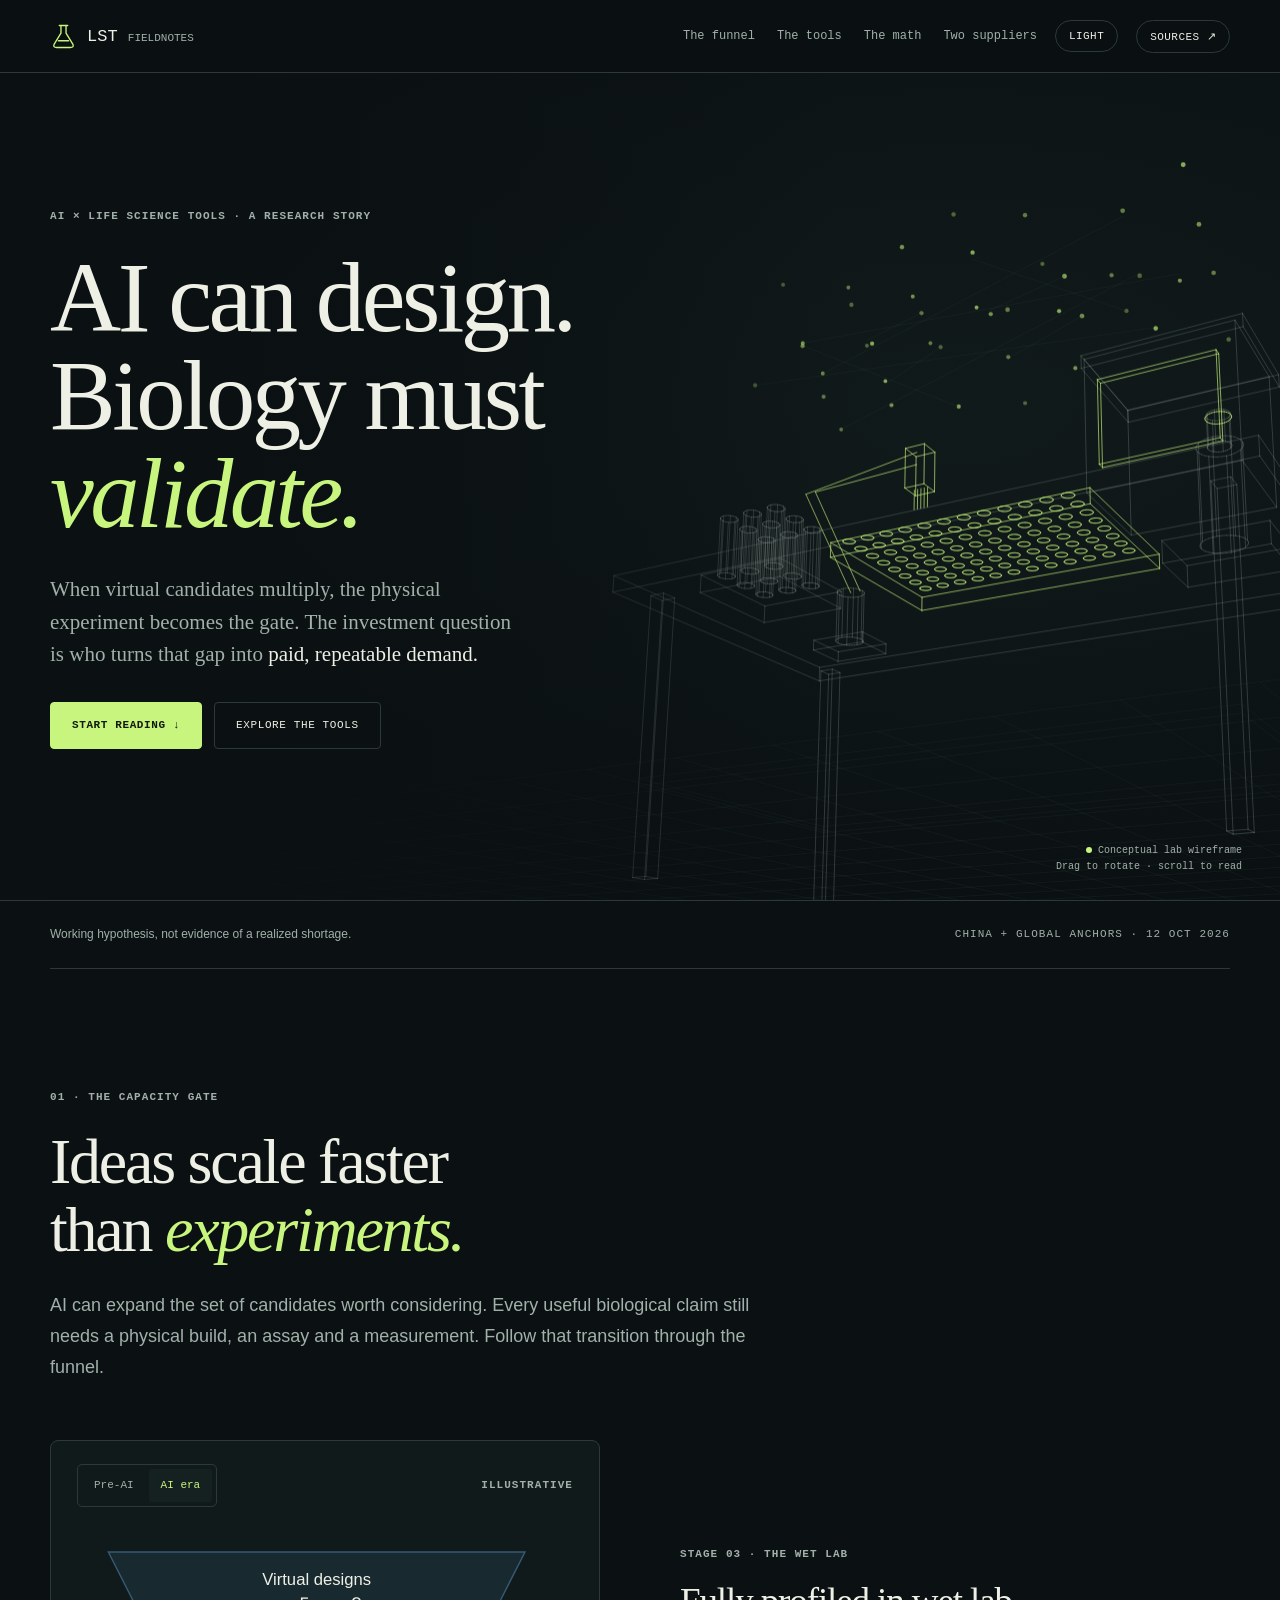
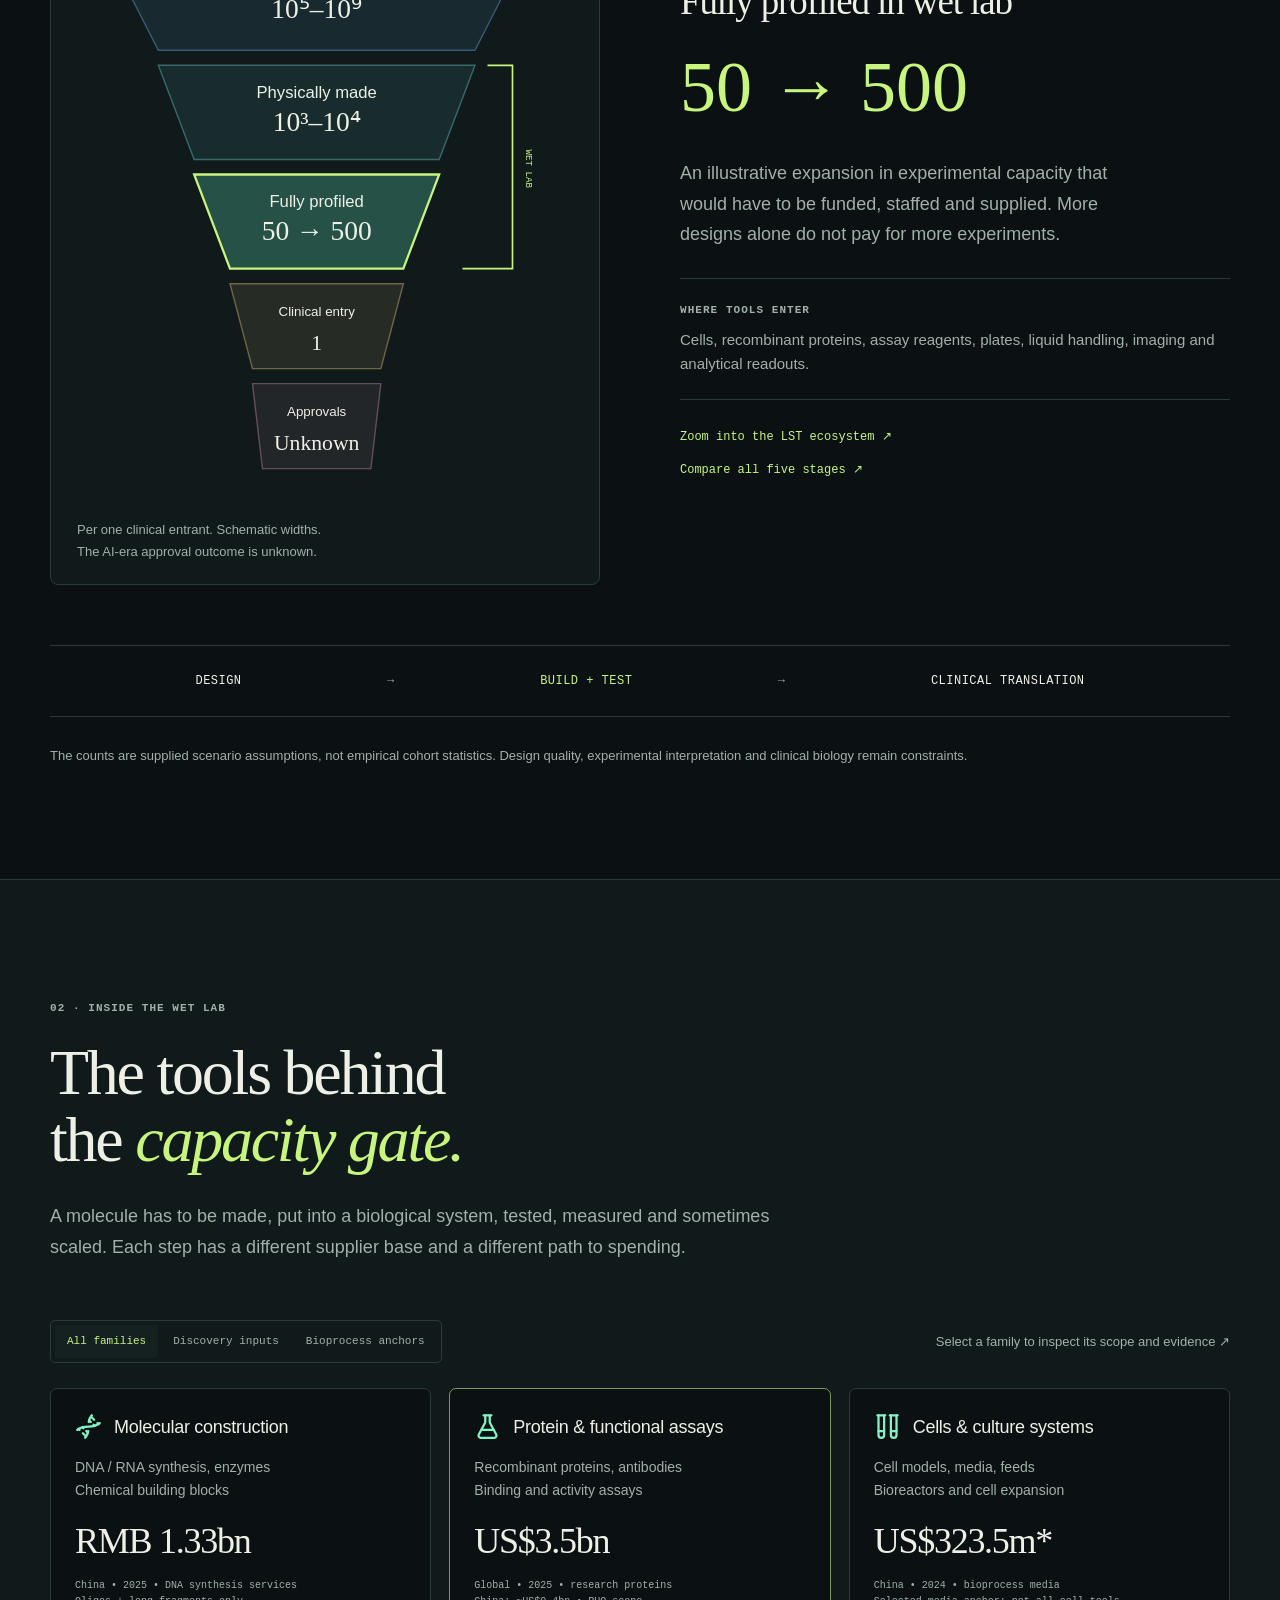
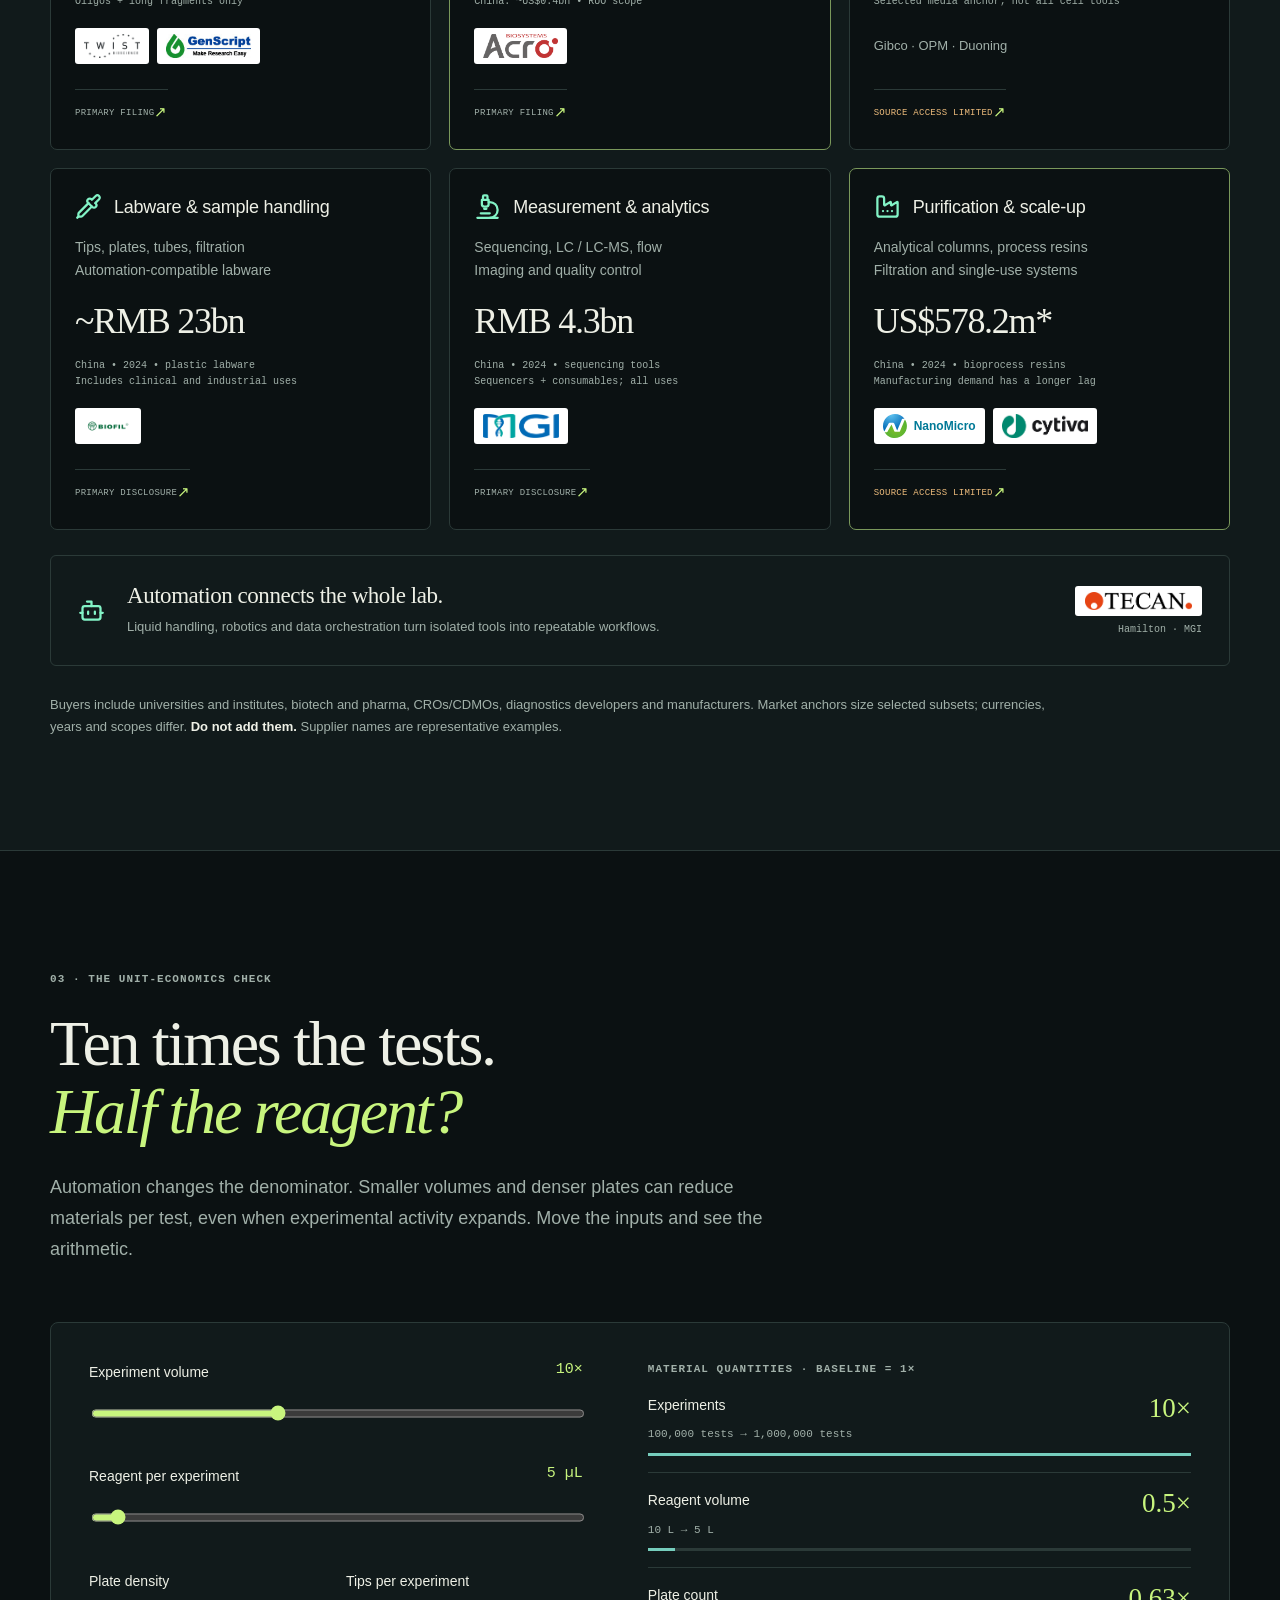
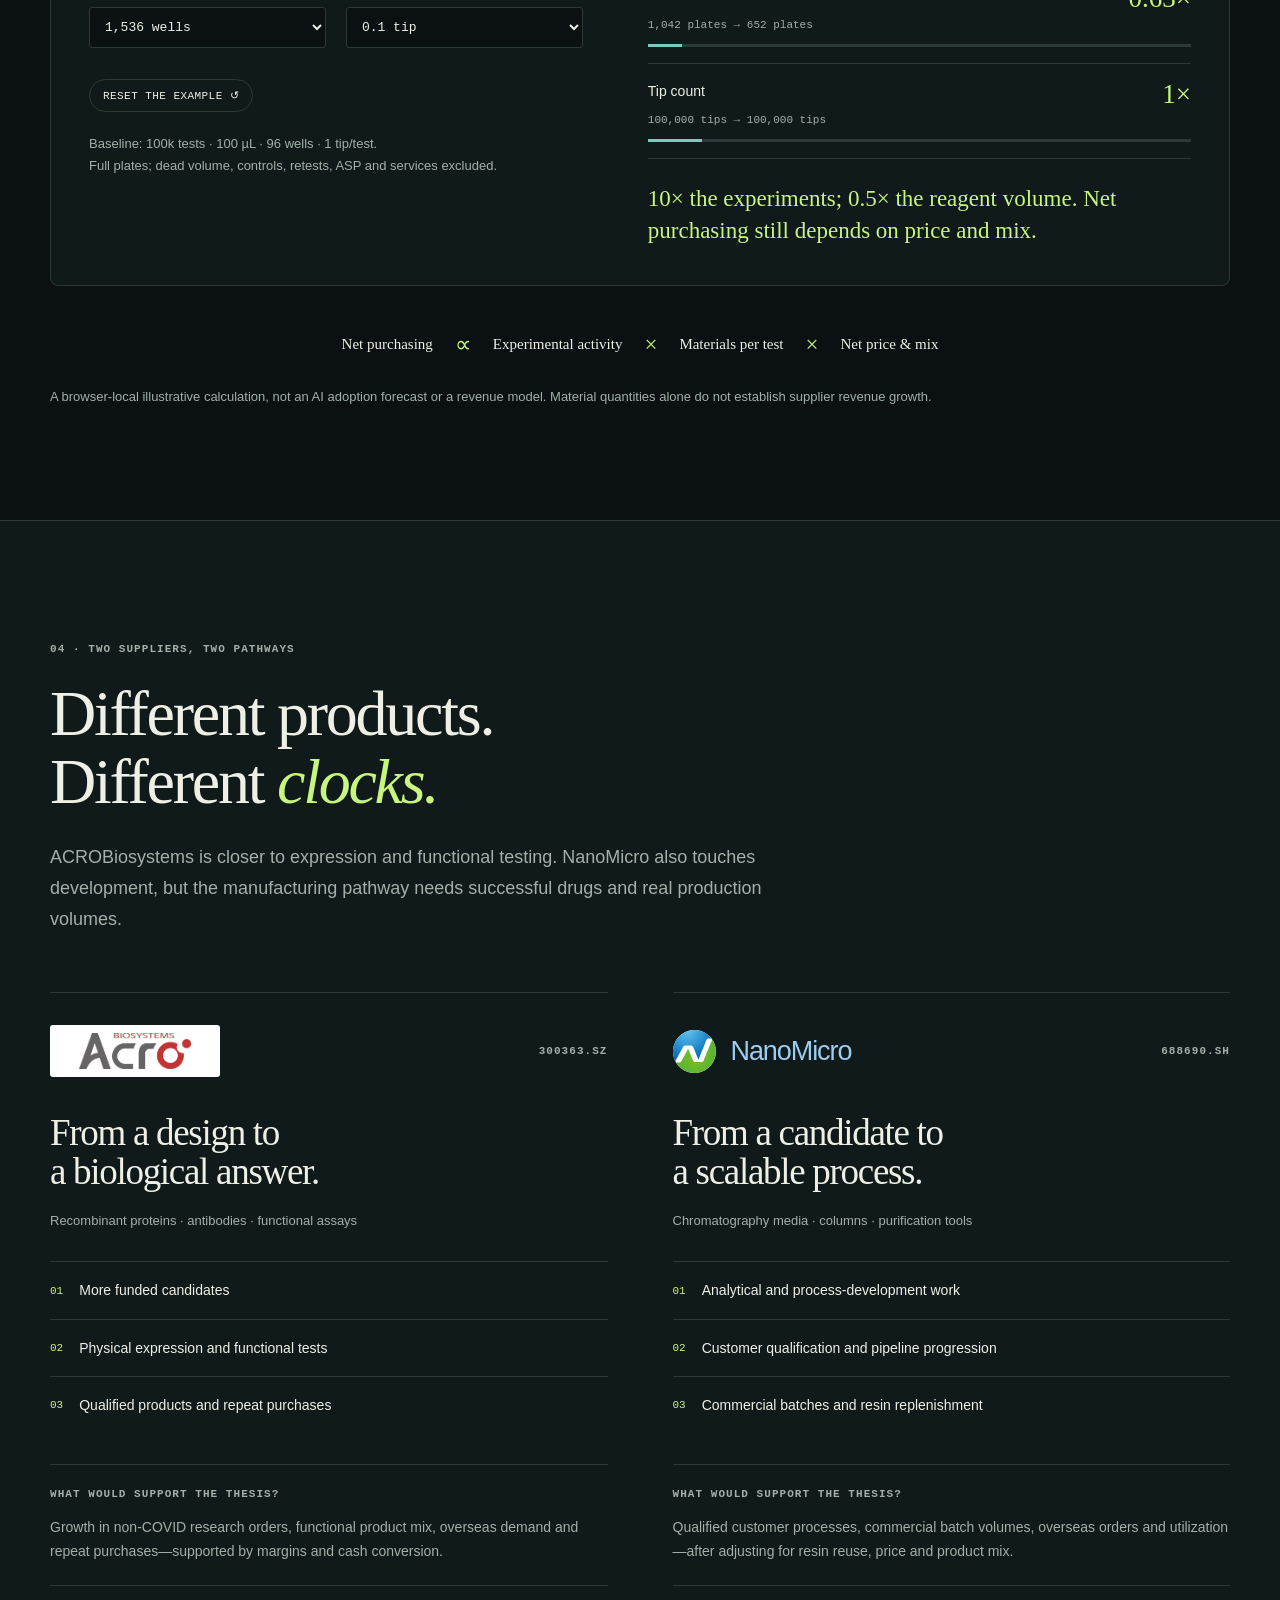
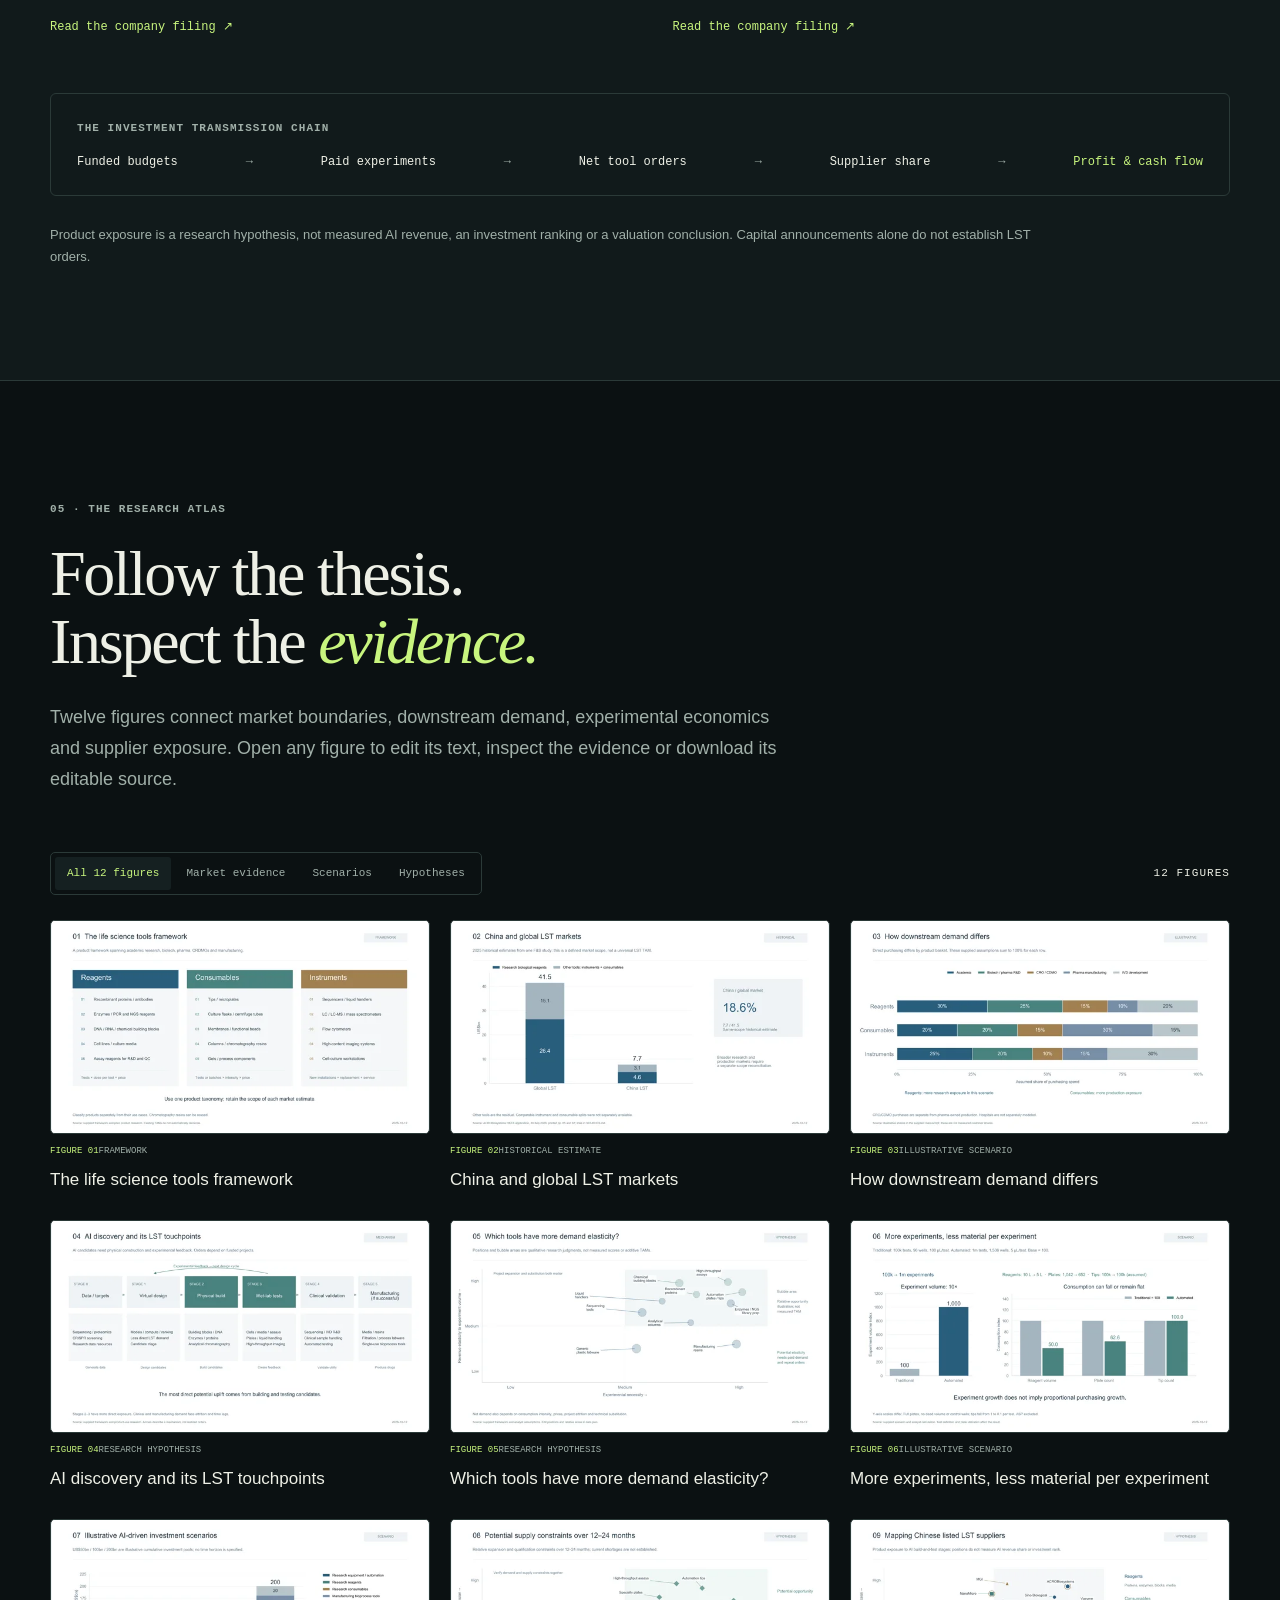
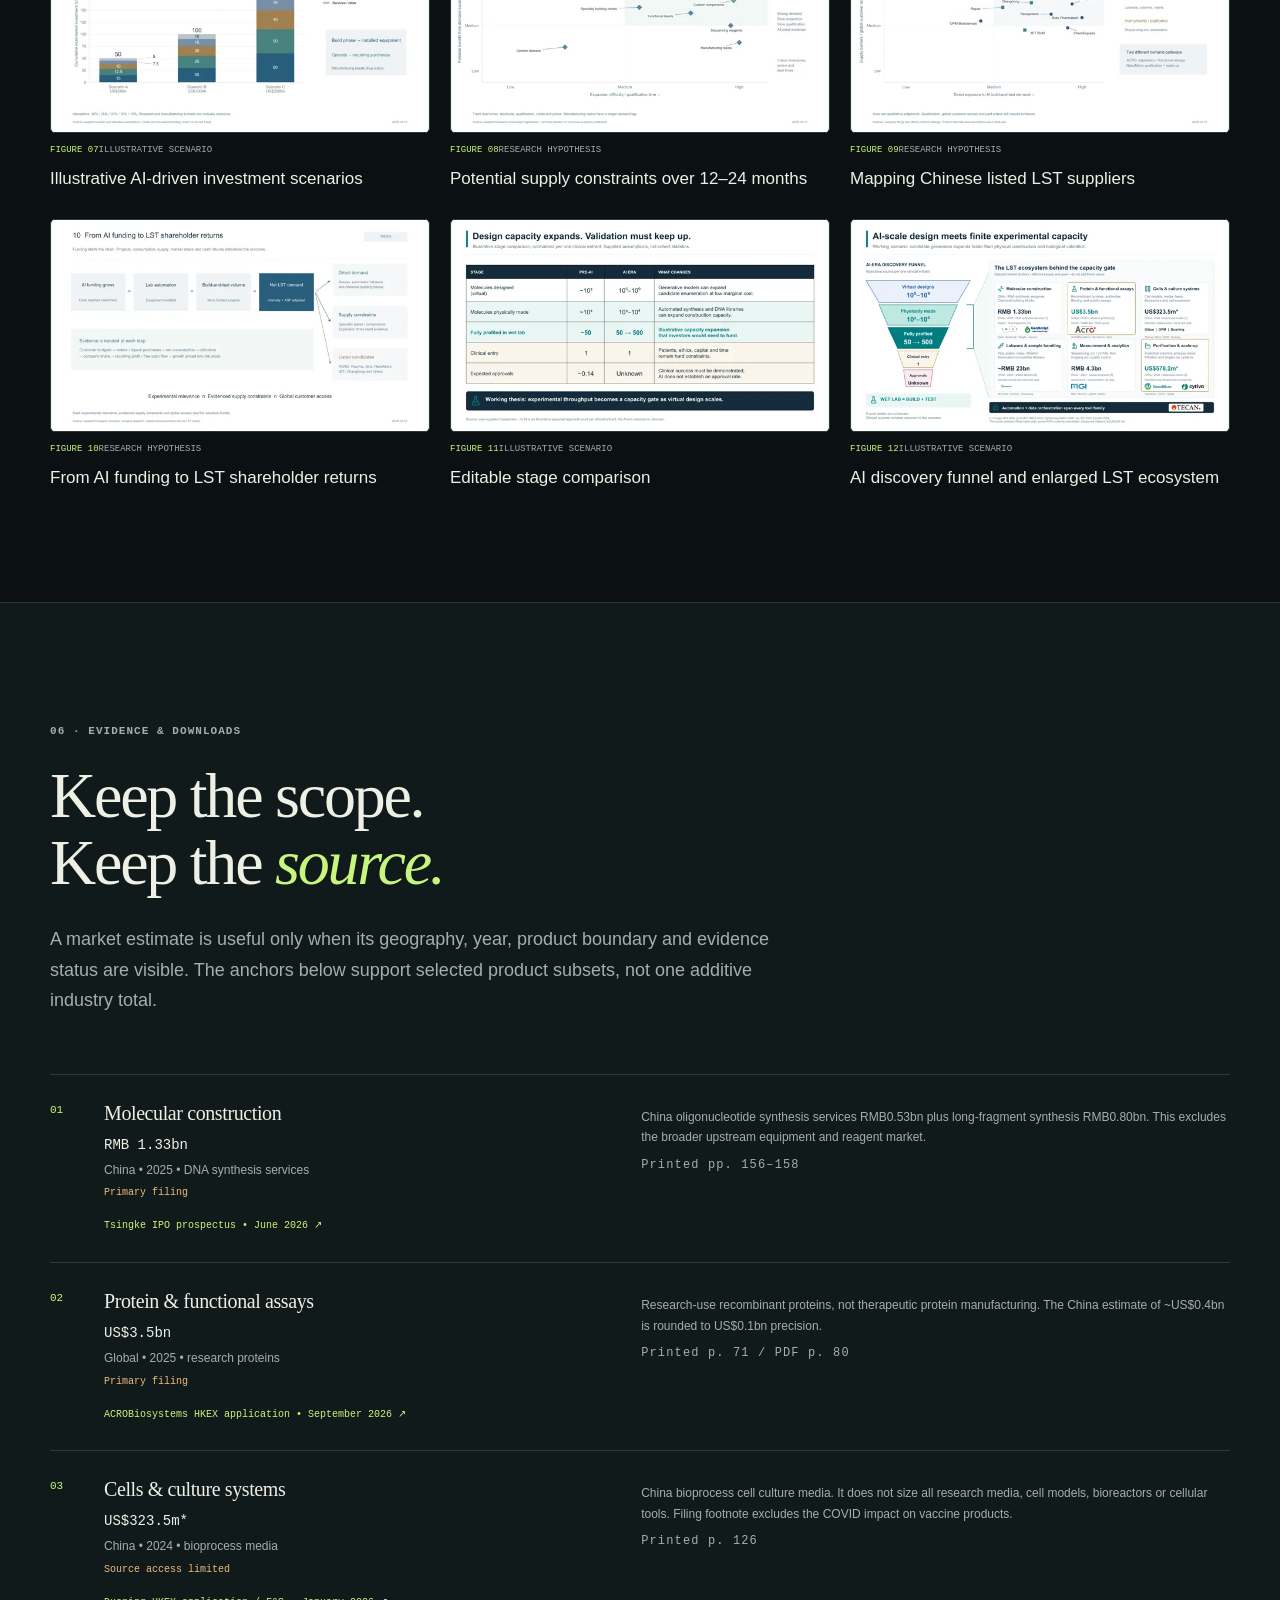
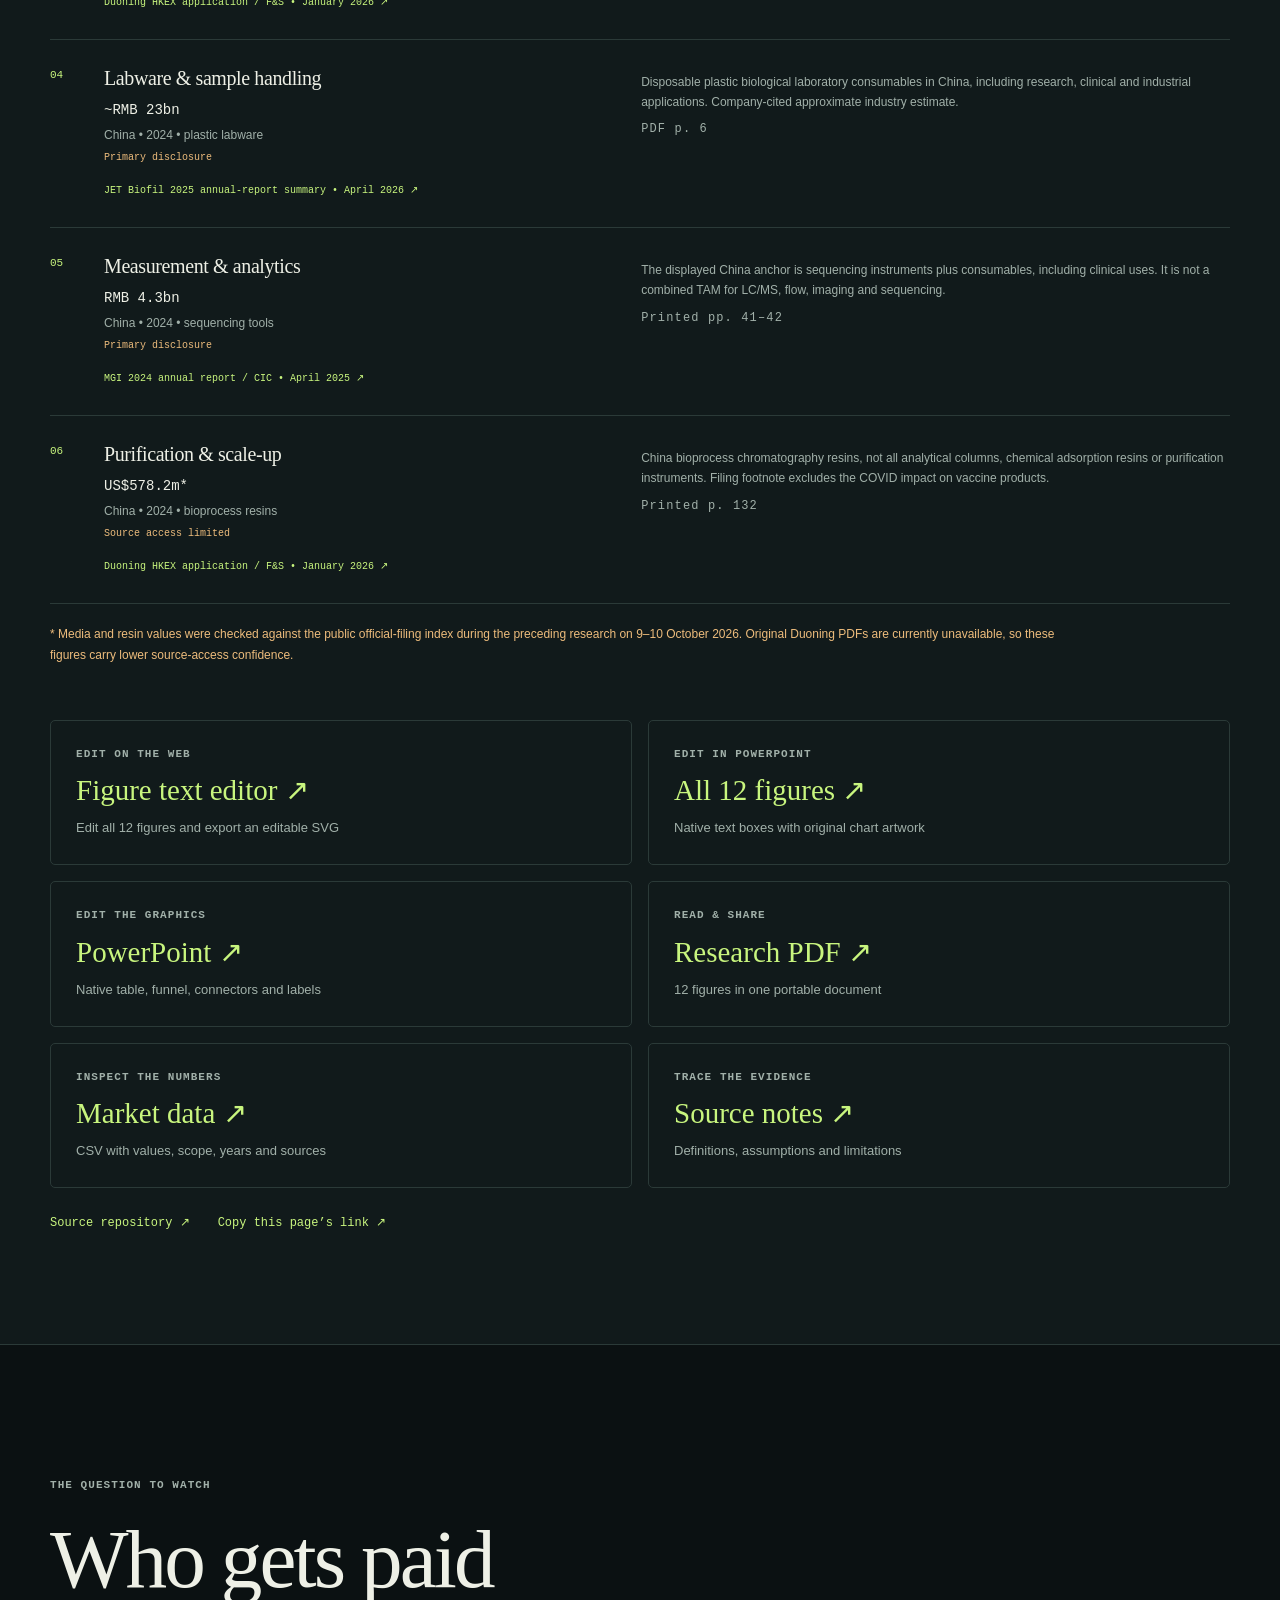
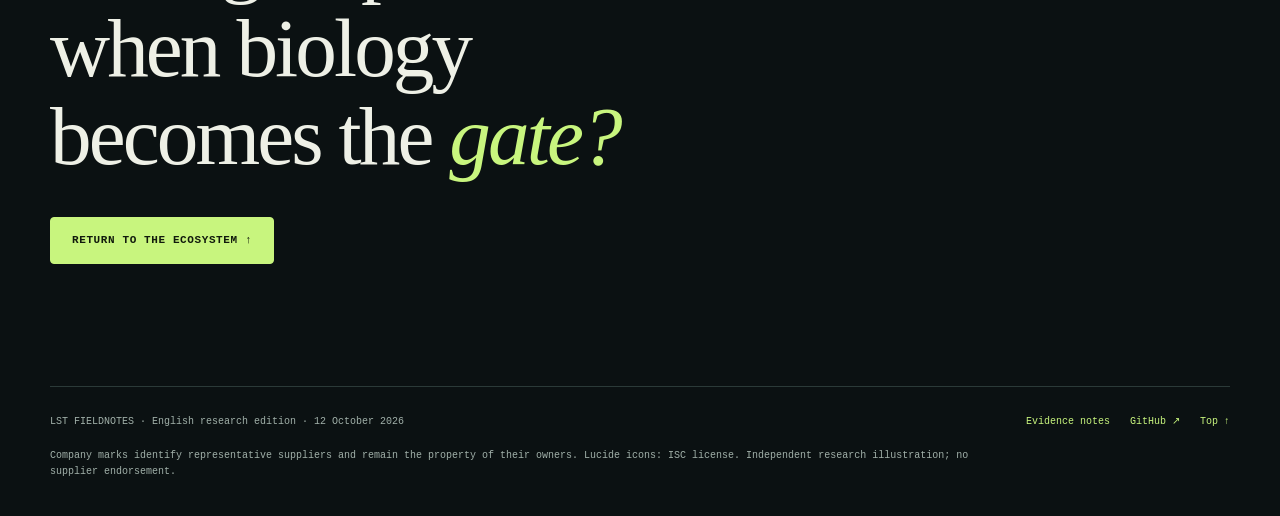
==== commit fffd0776: "Add text editor for all figures and native-text PowerPoint deck" ====
--- a/v2/index.html
+++ b/v2/index.html
@@ -7,7 +7,7 @@
 <meta property="og:title" content="The Wet-Lab Bottleneck — AI & Life Science Tools"><meta property="og:description" content="When ideas scale, experiments set the pace. An interactive research story."><meta property="og:type" content="website"><meta property="og:url" content="https://wizardzxx-tech.github.io/chart/v2/"><link rel="canonical" href="https://wizardzxx-tech.github.io/chart/v2/"><meta property="og:image" content="https://wizardzxx-tech.github.io/chart/v2/research/png/12_ai_funnel_lst_ecosystem.png">
 <link rel="icon" href="favicon.svg" type="image/svg+xml"><link rel="stylesheet" href="site.css">
 <script>try{const t=localStorage.getItem('lst-theme');if(t==='light')document.documentElement.dataset.theme=t}catch(e){}</script>
-<script type="module" src="site.js"></script>
+<script type="module" src="site.js?v=text-editor-20261012"></script>
 </head>
 <body>
 <a class="skip" href="#funnel">Skip to the research</a><div class="reading-progress" aria-hidden="true"><i id="reading-progress"></i></div>
@@ -20,8 +20,8 @@
 <section class="section ecosystem-section" id="ecosystem" data-nav><div class="wrap"><header class="section-head"><p class="eyebrow">02 · INSIDE THE WET LAB</p><h2>The tools behind<br>the <em>capacity gate.</em></h2><p>A molecule has to be made, put into a biological system, tested, measured and sometimes scaled. Each step has a different supplier base and a different path to spending.</p></header><div class="ecosystem-toolbar"><div class="segmented" role="group" aria-label="Filter tool families"><button data-family="all" aria-pressed="true">All families</button><button data-family="discovery" aria-pressed="false">Discovery inputs</button><button data-family="bioprocess" aria-pressed="false">Bioprocess anchors</button></div><span class="small-note">Select a family to inspect its scope and evidence ↗</span></div><div id="ecosystem-grid" class="ecosystem-grid" aria-live="polite"></div><div class="automation-strip"><img src="research/assets/icons/bot.svg" alt="" class="line-icon"><div><h3>Automation connects the whole lab.</h3><p>Liquid handling, robotics and data orchestration turn isolated tools into repeatable workflows.</p></div><div class="automation-brand"><img src="research/assets/logos/tecan-trim.png" alt="Tecan"><span>Hamilton · MGI</span></div></div><p class="caption">Buyers include universities and institutes, biotech and pharma, CROs/CDMOs, diagnostics developers and manufacturers. Market anchors size selected subsets; currencies, years and scopes differ. <strong>Do not add them.</strong> Supplier names are representative examples.</p></div></section>
 <section class="section wrap" id="economics" data-nav><header class="section-head"><p class="eyebrow">03 · THE UNIT-ECONOMICS CHECK</p><h2>Ten times the tests.<br><em>Half the reagent?</em></h2><p>Automation changes the denominator. Smaller volumes and denser plates can reduce materials per test, even when experimental activity expands. Move the inputs and see the arithmetic.</p></header><div class="calculator"><div class="calculator-controls"><div class="control"><label for="test-multiplier">Experiment volume <output for="test-multiplier" id="test-value">10×</output></label><input id="test-multiplier" type="range" min="1" max="25" step="1" value="10"></div><div class="control"><label for="test-volume">Reagent per experiment <output for="test-volume" id="volume-value">5 µL</output></label><input id="test-volume" type="range" min="1" max="100" step="1" value="5"></div><div class="control-row"><div class="control"><label for="plate-density">Plate density</label><select id="plate-density"><option value="96">96 wells</option><option value="384">384 wells</option><option value="1536" selected>1,536 wells</option></select></div><div class="control"><label for="tip-rate">Tips per experiment</label><select id="tip-rate"><option value="1">1 tip</option><option value="0.1" selected>0.1 tip</option><option value="0">0 tips (tip-free)</option></select></div></div><button class="pill" id="reset-scenario" type="button">Reset the example ↺</button><p class="small-note">Baseline: 100k tests · 100 µL · 96 wells · 1 tip/test.<br>Full plates; dead volume, controls, retests, ASP and services excluded.</p></div><div class="calculator-results"><p class="eyebrow">MATERIAL QUANTITIES · BASELINE = 1×</p><div id="scenario-results" aria-live="polite"></div><p class="calc-insight" id="scenario-insight">10× more experiments, but only 0.5× the reagent volume.</p></div></div><div class="equation"><span>Net purchasing</span><strong>∝</strong><span>Experimental activity</span><strong>×</strong><span>Materials per test</span><strong>×</strong><span>Net price & mix</span></div><p class="caption">A browser-local illustrative calculation, not an AI adoption forecast or a revenue model. Material quantities alone do not establish supplier revenue growth.</p></section>
 <section class="section company-section" id="companies" data-nav><div class="wrap"><header class="section-head"><p class="eyebrow">04 · TWO SUPPLIERS, TWO PATHWAYS</p><h2>Different products.<br>Different <em>clocks.</em></h2><p>ACROBiosystems is closer to expression and functional testing. NanoMicro also touches development, but the manufacturing pathway needs successful drugs and real production volumes.</p></header><div class="company-comparison"><article class="company"><div class="company-mark"><img src="research/assets/logos/acro-trim.png" alt="ACROBiosystems"><span class="eyebrow">300363.SZ</span></div><h3>From a design to<br>a biological answer.</h3><p class="product-list">Recombinant proteins · antibodies · functional assays</p><ol class="pathway"><li>More funded candidates</li><li>Physical expression and functional tests</li><li>Qualified products and repeat purchases</li></ol><div class="company-watch"><p class="eyebrow">WHAT WOULD SUPPORT THE THESIS?</p><p>Growth in non-COVID research orders, functional product mix, overseas demand and repeat purchases—supported by margins and cash conversion.</p></div><a href="https://www1.hkexnews.hk/app/sehk/2026/108910/documents/sehk26093002651_c.pdf" target="_blank" rel="noopener" class="text-link">Read the company filing ↗</a></article><article class="company"><div class="company-mark nano-mark"><img src="research/assets/logos/nanomicro-emblem.svg" alt=""><b>NanoMicro</b><span class="eyebrow">688690.SH</span></div><h3>From a candidate to<br>a scalable process.</h3><p class="product-list">Chromatography media · columns · purification tools</p><ol class="pathway"><li>Analytical and process-development work</li><li>Customer qualification and pipeline progression</li><li>Commercial batches and resin replenishment</li></ol><div class="company-watch"><p class="eyebrow">WHAT WOULD SUPPORT THE THESIS?</p><p>Qualified customer processes, commercial batch volumes, overseas orders and utilization—after adjusting for resin reuse, price and product mix.</p></div><a href="https://static.cninfo.com.cn/finalpage/2026-04-16/1225107014.PDF" target="_blank" rel="noopener" class="text-link">Read the company filing ↗</a></article></div><div class="funding-chain"><p class="eyebrow">THE INVESTMENT TRANSMISSION CHAIN</p><div><span>Funded budgets</span><b>→</b><span>Paid experiments</span><b>→</b><span>Net tool orders</span><b>→</b><span>Supplier share</span><b>→</b><strong>Profit & cash flow</strong></div></div><p class="caption">Product exposure is a research hypothesis, not measured AI revenue, an investment ranking or a valuation conclusion. Capital announcements alone do not establish LST orders.</p></div></section>
-<section class="section wrap" id="atlas" data-nav><header class="section-head"><p class="eyebrow">05 · THE RESEARCH ATLAS</p><h2>Follow the thesis.<br>Inspect the <em>evidence.</em></h2><p>Twelve figures connect market boundaries, downstream demand, experimental economics and supplier exposure. Open any figure for a closer look or download its editable source.</p></header><div class="atlas-toolbar"><div class="segmented" role="group" aria-label="Filter research graphics"><button data-chart-filter="all" aria-pressed="true">All 12 figures</button><button data-chart-filter="Historical estimate" aria-pressed="false">Market evidence</button><button data-chart-filter="Illustrative scenario" aria-pressed="false">Scenarios</button><button data-chart-filter="Research hypothesis" aria-pressed="false">Hypotheses</button></div><span id="chart-count" class="mono">12 FIGURES</span></div><div class="atlas-grid" id="atlas-grid"></div><noscript><p>Download the complete <a href="research/AI_LST_research_graphics.pdf">research PDF</a> to read the charts without JavaScript.</p></noscript></section>
-<section class="section sources-section" id="sources" data-nav><div class="wrap"><header class="section-head"><p class="eyebrow">06 · EVIDENCE & DOWNLOADS</p><h2>Keep the scope.<br>Keep the <em>source.</em></h2><p>A market estimate is useful only when its geography, year, product boundary and evidence status are visible. The anchors below support selected product subsets, not one additive industry total.</p></header><div id="source-list" class="source-list"></div><p class="source-access-note">* Media and resin values were checked against the public official-filing index during the preceding research on 9–10 October 2026. Original Duoning PDFs are currently unavailable, so these figures carry lower source-access confidence.</p><div class="download-grid"><a href="research/editable/AI_LST_editable_research_graphics.pptx" download><span class="eyebrow">EDIT THE GRAPHICS</span><strong>PowerPoint ↗</strong><span>Native table, funnel, connectors and labels</span></a><a href="research/AI_LST_research_graphics.pdf" download><span class="eyebrow">READ & SHARE</span><strong>Research PDF ↗</strong><span>12 figures in one portable document</span></a><a href="research/data/market_anchors.csv" download><span class="eyebrow">INSPECT THE NUMBERS</span><strong>Market data ↗</strong><span>CSV with values, scope, years and sources</span></a><a href="research/SOURCES.md" download><span class="eyebrow">TRACE THE EVIDENCE</span><strong>Source notes ↗</strong><span>Definitions, assumptions and limitations</span></a></div><div class="share-row"><a href="https://github.com/wizardzxx-tech/chart" target="_blank" rel="noopener" class="text-link">Source repository ↗</a><button class="text-link" id="copy-link" type="button">Copy this page’s link ↗</button><span class="small-note" id="share-status" aria-live="polite"></span></div></div></section>
+<section class="section wrap" id="atlas" data-nav><header class="section-head"><p class="eyebrow">05 · THE RESEARCH ATLAS</p><h2>Follow the thesis.<br>Inspect the <em>evidence.</em></h2><p>Twelve figures connect market boundaries, downstream demand, experimental economics and supplier exposure. Open any figure to edit its text, inspect the evidence or download its editable source.</p></header><div class="atlas-toolbar"><div class="segmented" role="group" aria-label="Filter research graphics"><button data-chart-filter="all" aria-pressed="true">All 12 figures</button><button data-chart-filter="Historical estimate" aria-pressed="false">Market evidence</button><button data-chart-filter="Illustrative scenario" aria-pressed="false">Scenarios</button><button data-chart-filter="Research hypothesis" aria-pressed="false">Hypotheses</button></div><span id="chart-count" class="mono">12 FIGURES</span></div><div class="atlas-grid" id="atlas-grid"></div><noscript><p>Download the complete <a href="research/AI_LST_research_graphics.pdf">research PDF</a> to read the charts without JavaScript.</p></noscript></section>
+<section class="section sources-section" id="sources" data-nav><div class="wrap"><header class="section-head"><p class="eyebrow">06 · EVIDENCE & DOWNLOADS</p><h2>Keep the scope.<br>Keep the <em>source.</em></h2><p>A market estimate is useful only when its geography, year, product boundary and evidence status are visible. The anchors below support selected product subsets, not one additive industry total.</p></header><div id="source-list" class="source-list"></div><p class="source-access-note">* Media and resin values were checked against the public official-filing index during the preceding research on 9–10 October 2026. Original Duoning PDFs are currently unavailable, so these figures carry lower source-access confidence.</p><div class="download-grid"><a href="editor.html?figure=12"><span class="eyebrow">EDIT ON THE WEB</span><strong>Figure text editor ↗</strong><span>Edit all 12 figures and export an editable SVG</span></a><a href="research/editable/AI_LST_all_12_text_editable.pptx" download><span class="eyebrow">EDIT IN POWERPOINT</span><strong>All 12 figures ↗</strong><span>Native text boxes with original chart artwork</span></a><a href="research/editable/AI_LST_editable_research_graphics.pptx" download><span class="eyebrow">EDIT THE GRAPHICS</span><strong>PowerPoint ↗</strong><span>Native table, funnel, connectors and labels</span></a><a href="research/AI_LST_research_graphics.pdf" download><span class="eyebrow">READ & SHARE</span><strong>Research PDF ↗</strong><span>12 figures in one portable document</span></a><a href="research/data/market_anchors.csv" download><span class="eyebrow">INSPECT THE NUMBERS</span><strong>Market data ↗</strong><span>CSV with values, scope, years and sources</span></a><a href="research/SOURCES.md" download><span class="eyebrow">TRACE THE EVIDENCE</span><strong>Source notes ↗</strong><span>Definitions, assumptions and limitations</span></a></div><div class="share-row"><a href="https://github.com/wizardzxx-tech/chart" target="_blank" rel="noopener" class="text-link">Source repository ↗</a><button class="text-link" id="copy-link" type="button">Copy this page’s link ↗</button><span class="small-note" id="share-status" aria-live="polite"></span></div></div></section>
 <section class="closing wrap"><p class="eyebrow">THE QUESTION TO WATCH</p><h2>Who gets paid<br>when biology<br>becomes the <em>gate?</em></h2><a class="button primary" href="#ecosystem">Return to the ecosystem ↑</a></section>
 </main><footer class="footer wrap"><p>LST FIELDNOTES · English research edition · 12 October 2026</p><div><a href="research/SOURCES.md">Evidence notes</a><a href="https://github.com/wizardzxx-tech/chart" target="_blank" rel="noopener">GitHub ↗</a><a href="#top">Top ↑</a></div><p class="small-note">Company marks identify representative suppliers and remain the property of their owners. Lucide icons: ISC license. Independent research illustration; no supplier endorsement.</p></footer>
 <dialog id="detail-dialog" class="detail-dialog"><button class="close-dialog" type="button" aria-label="Close detail">×</button><div id="detail-content"></div></dialog>
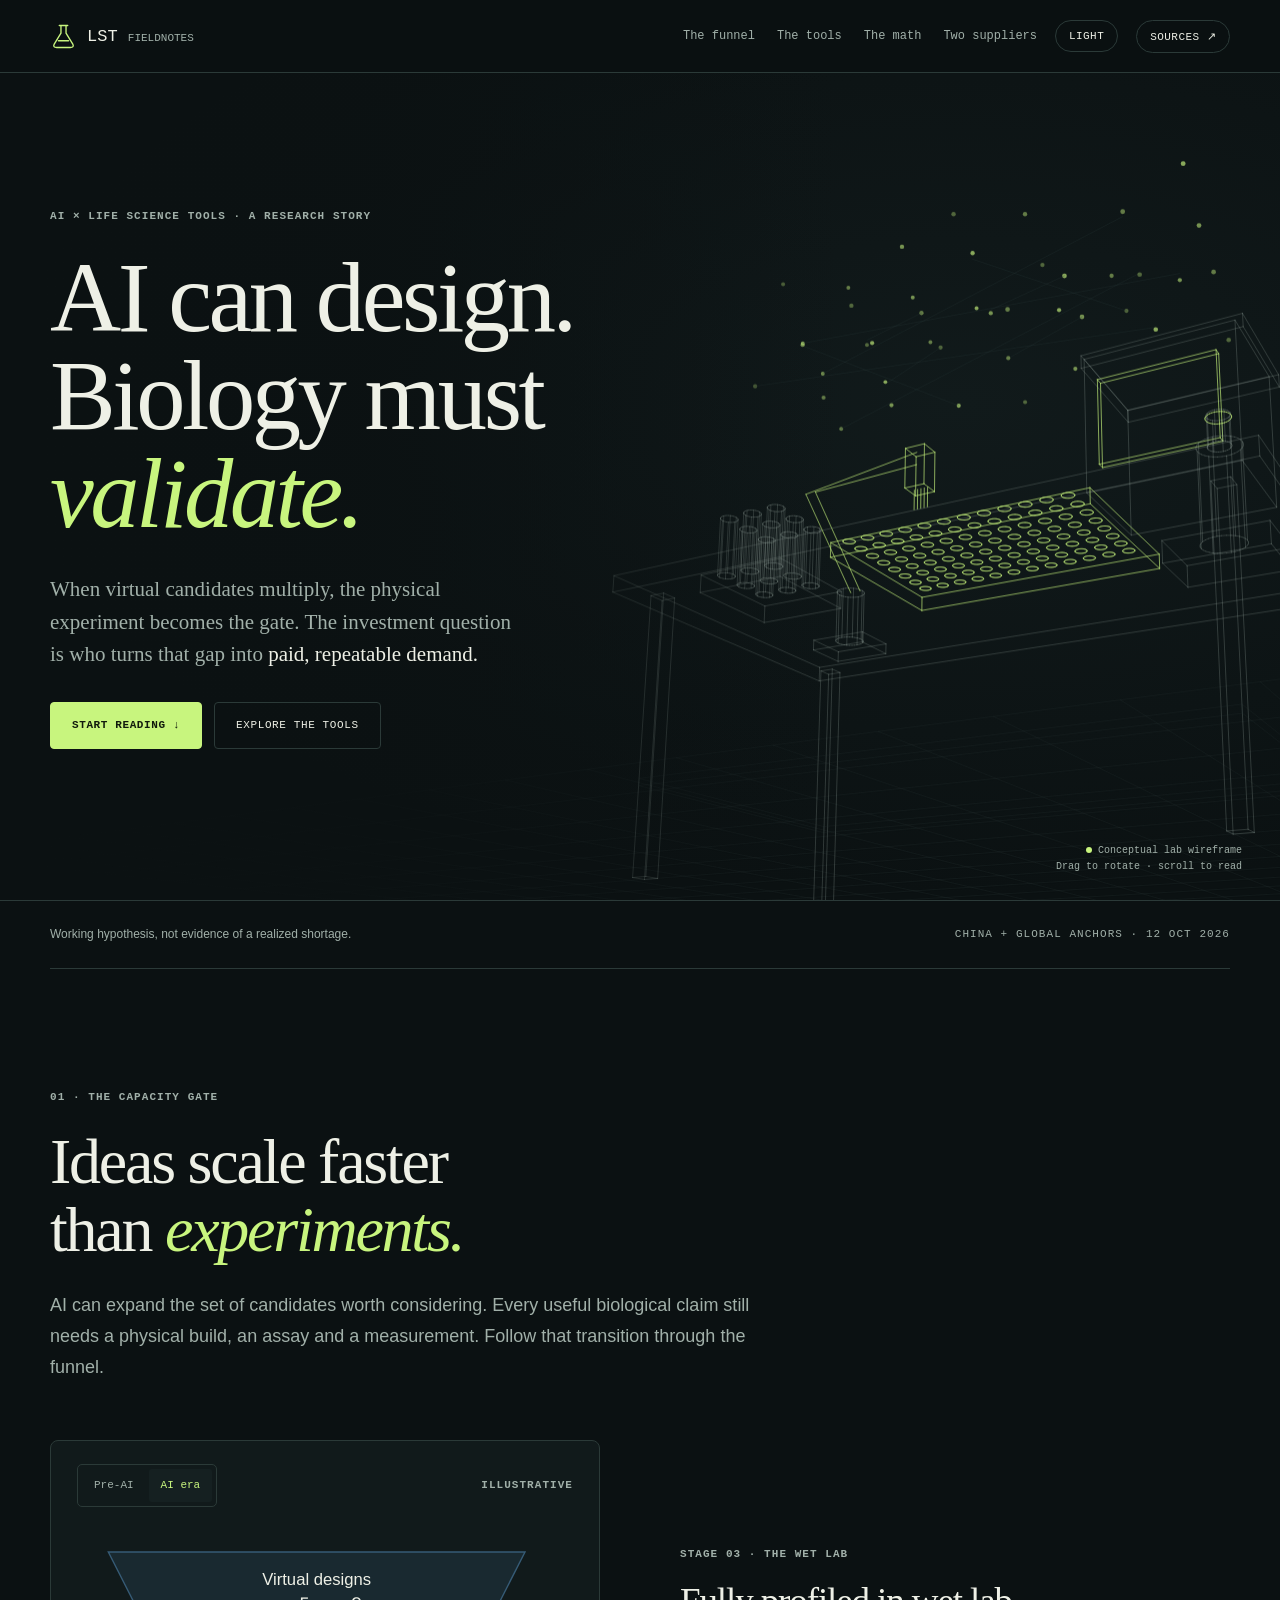
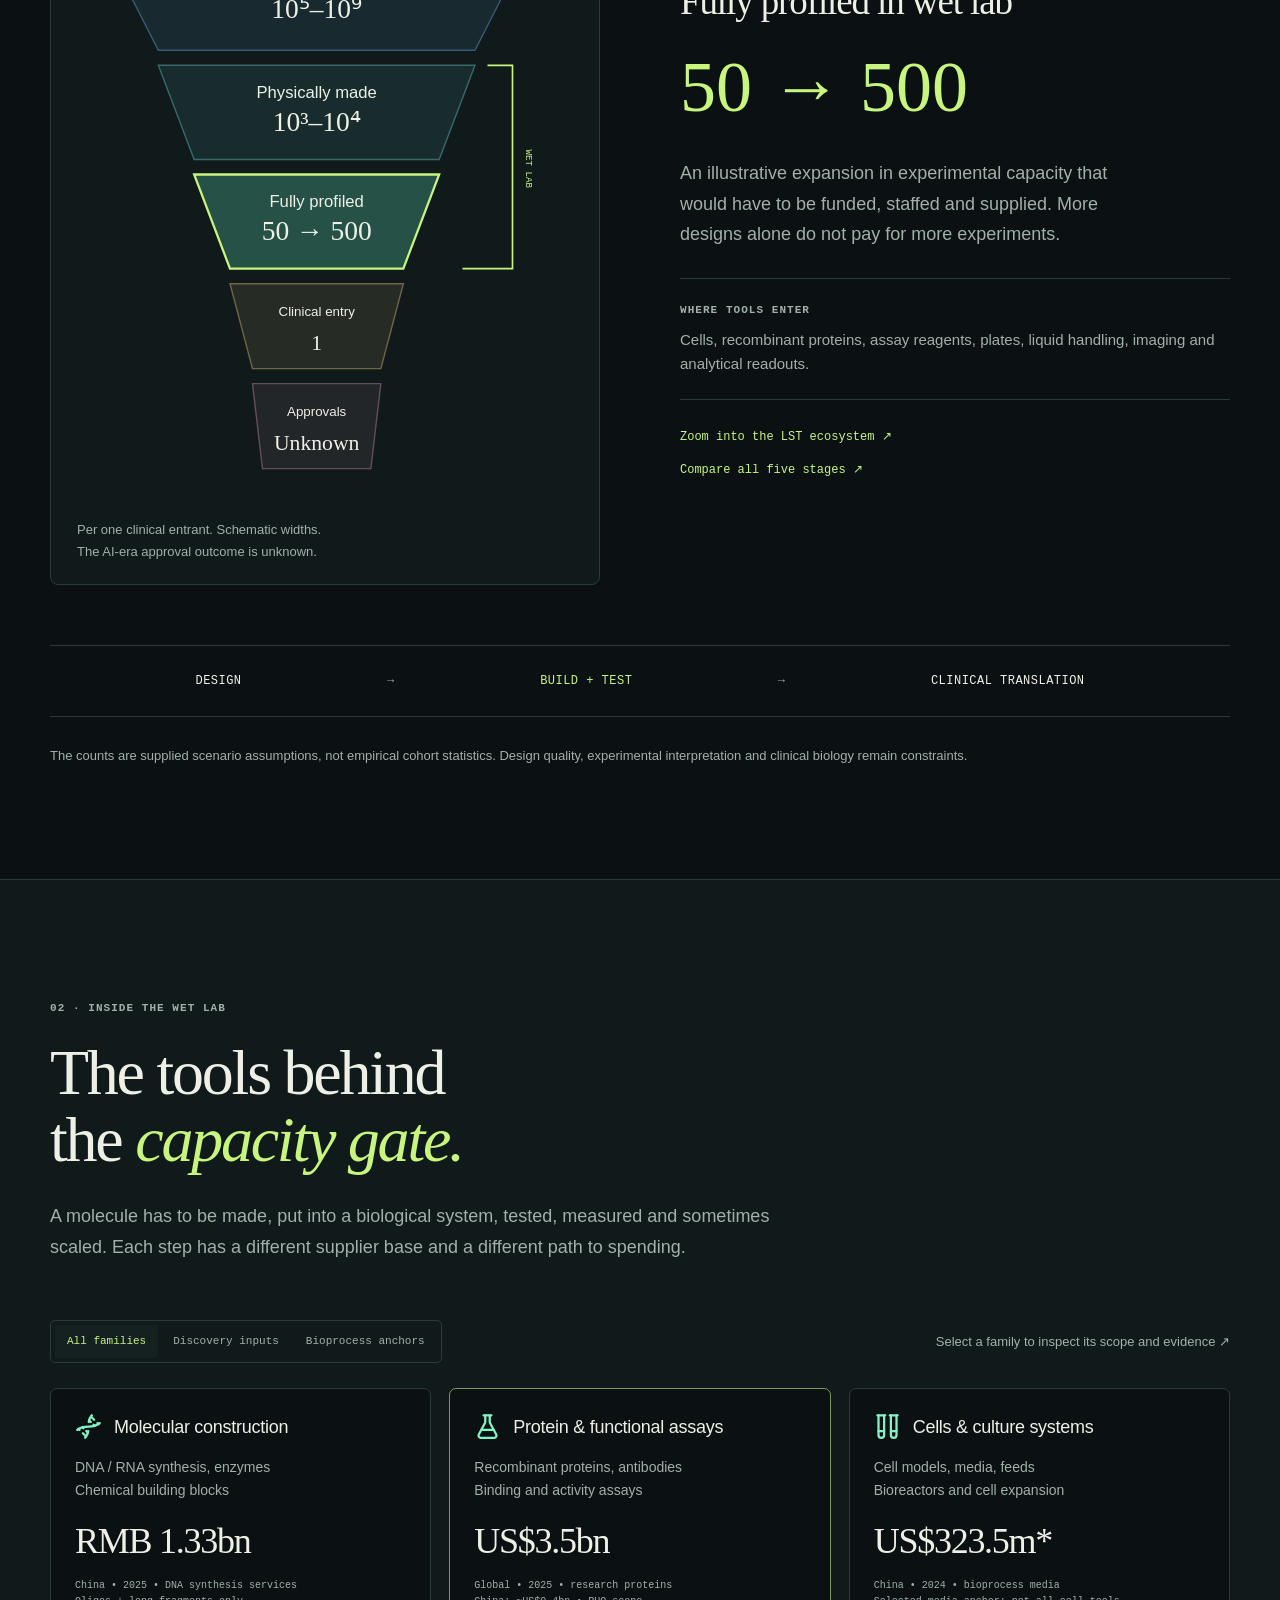
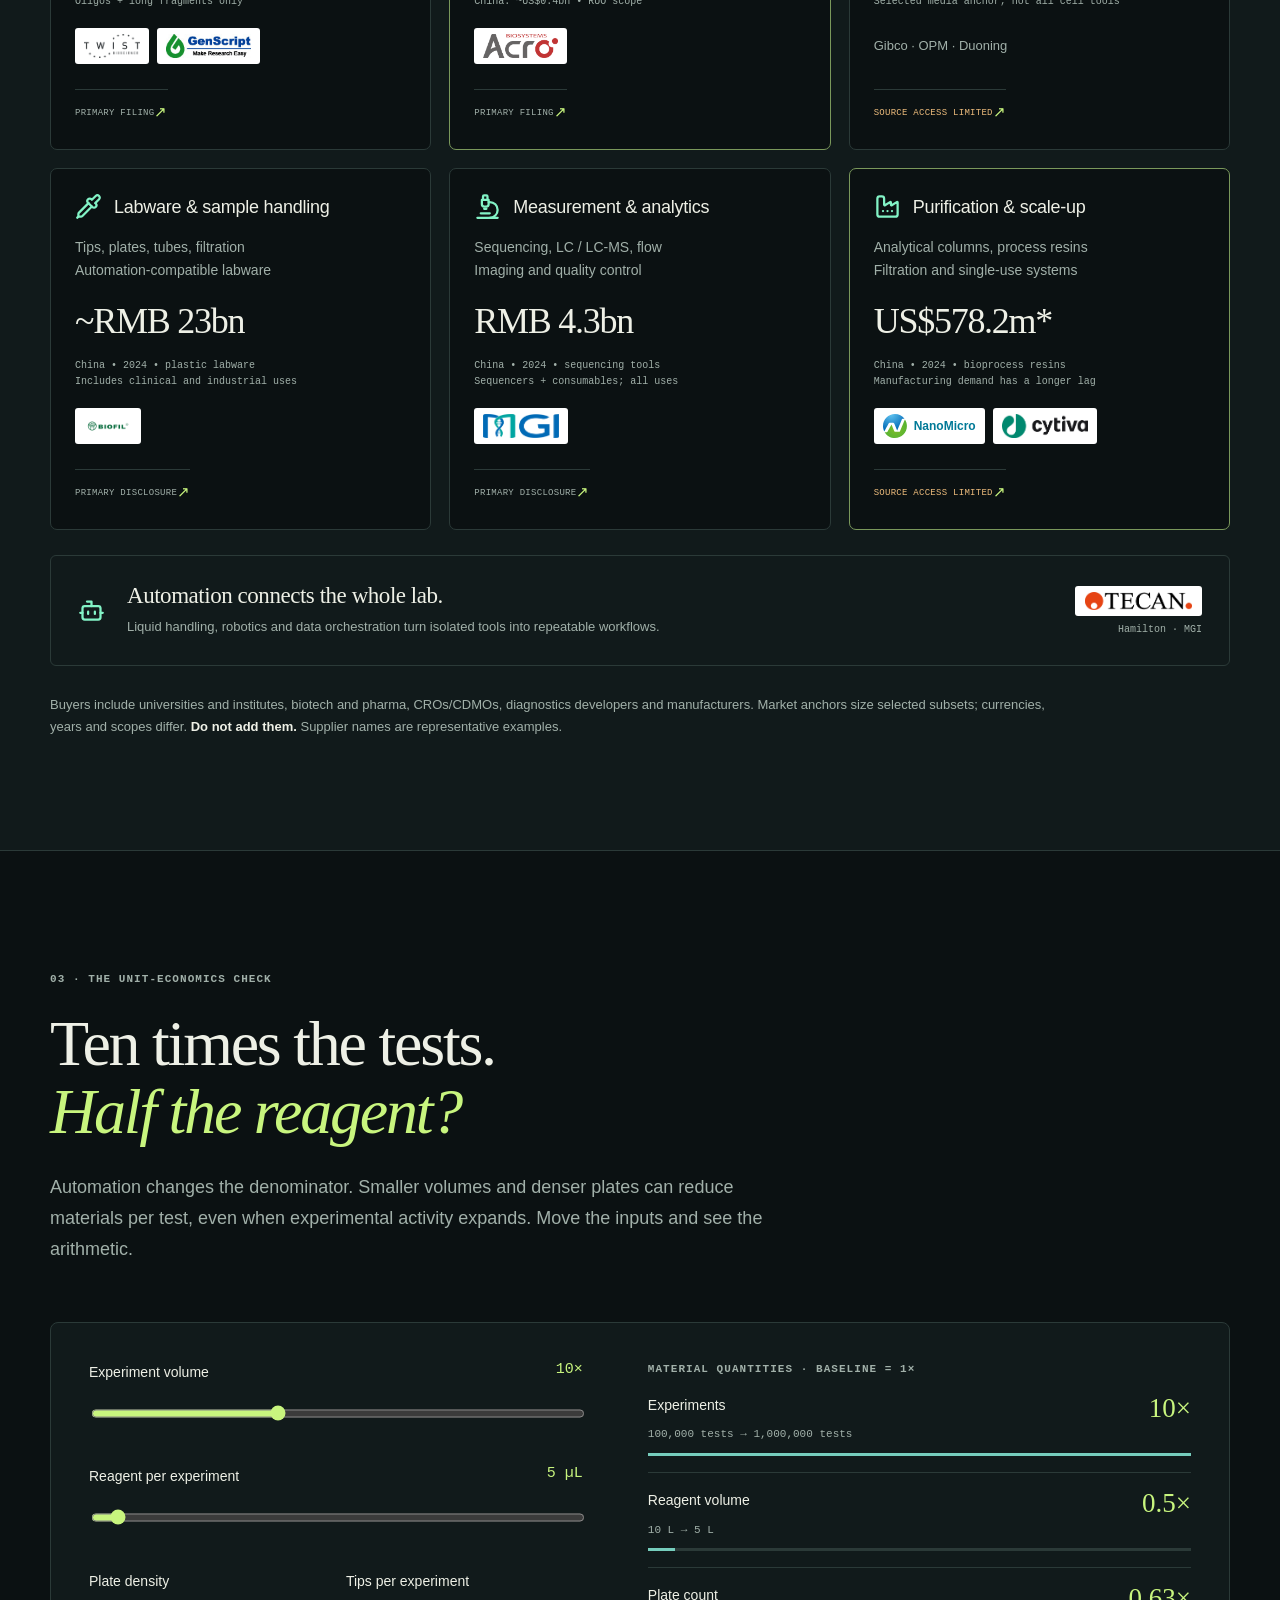
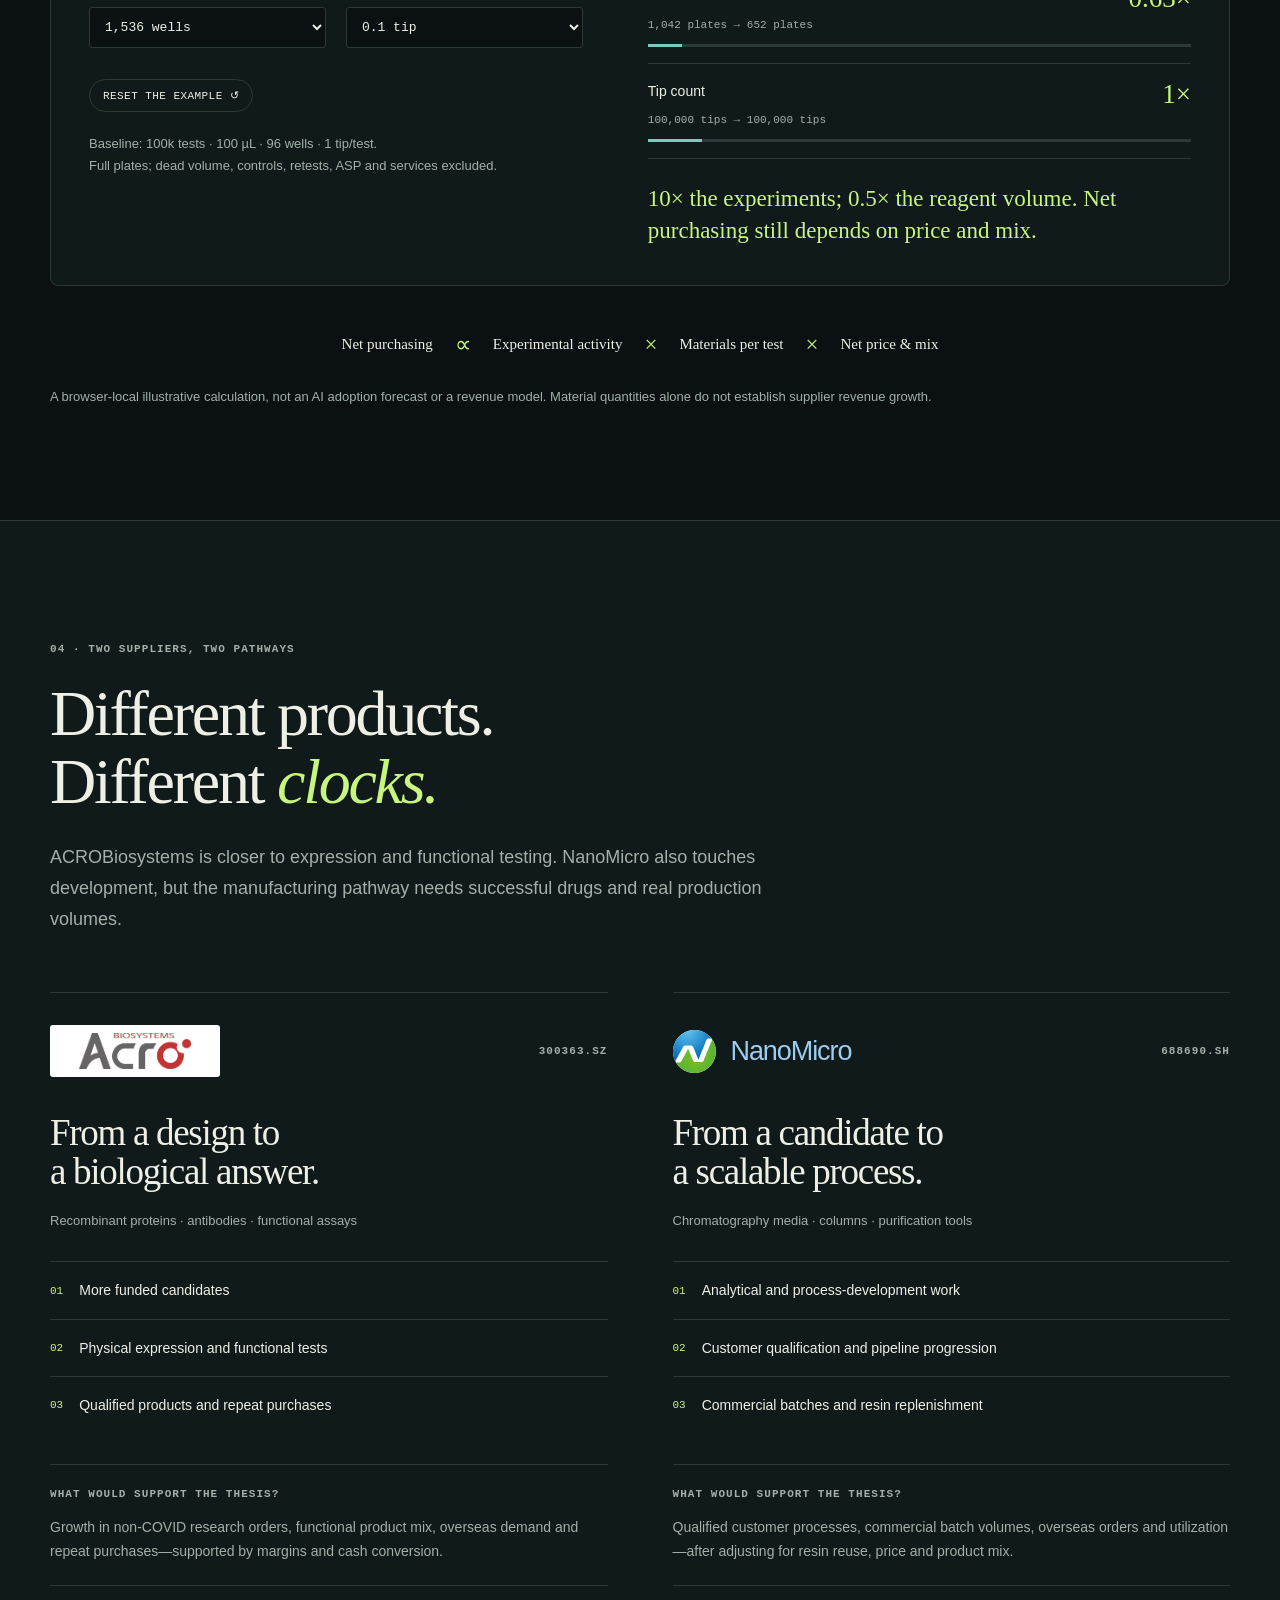
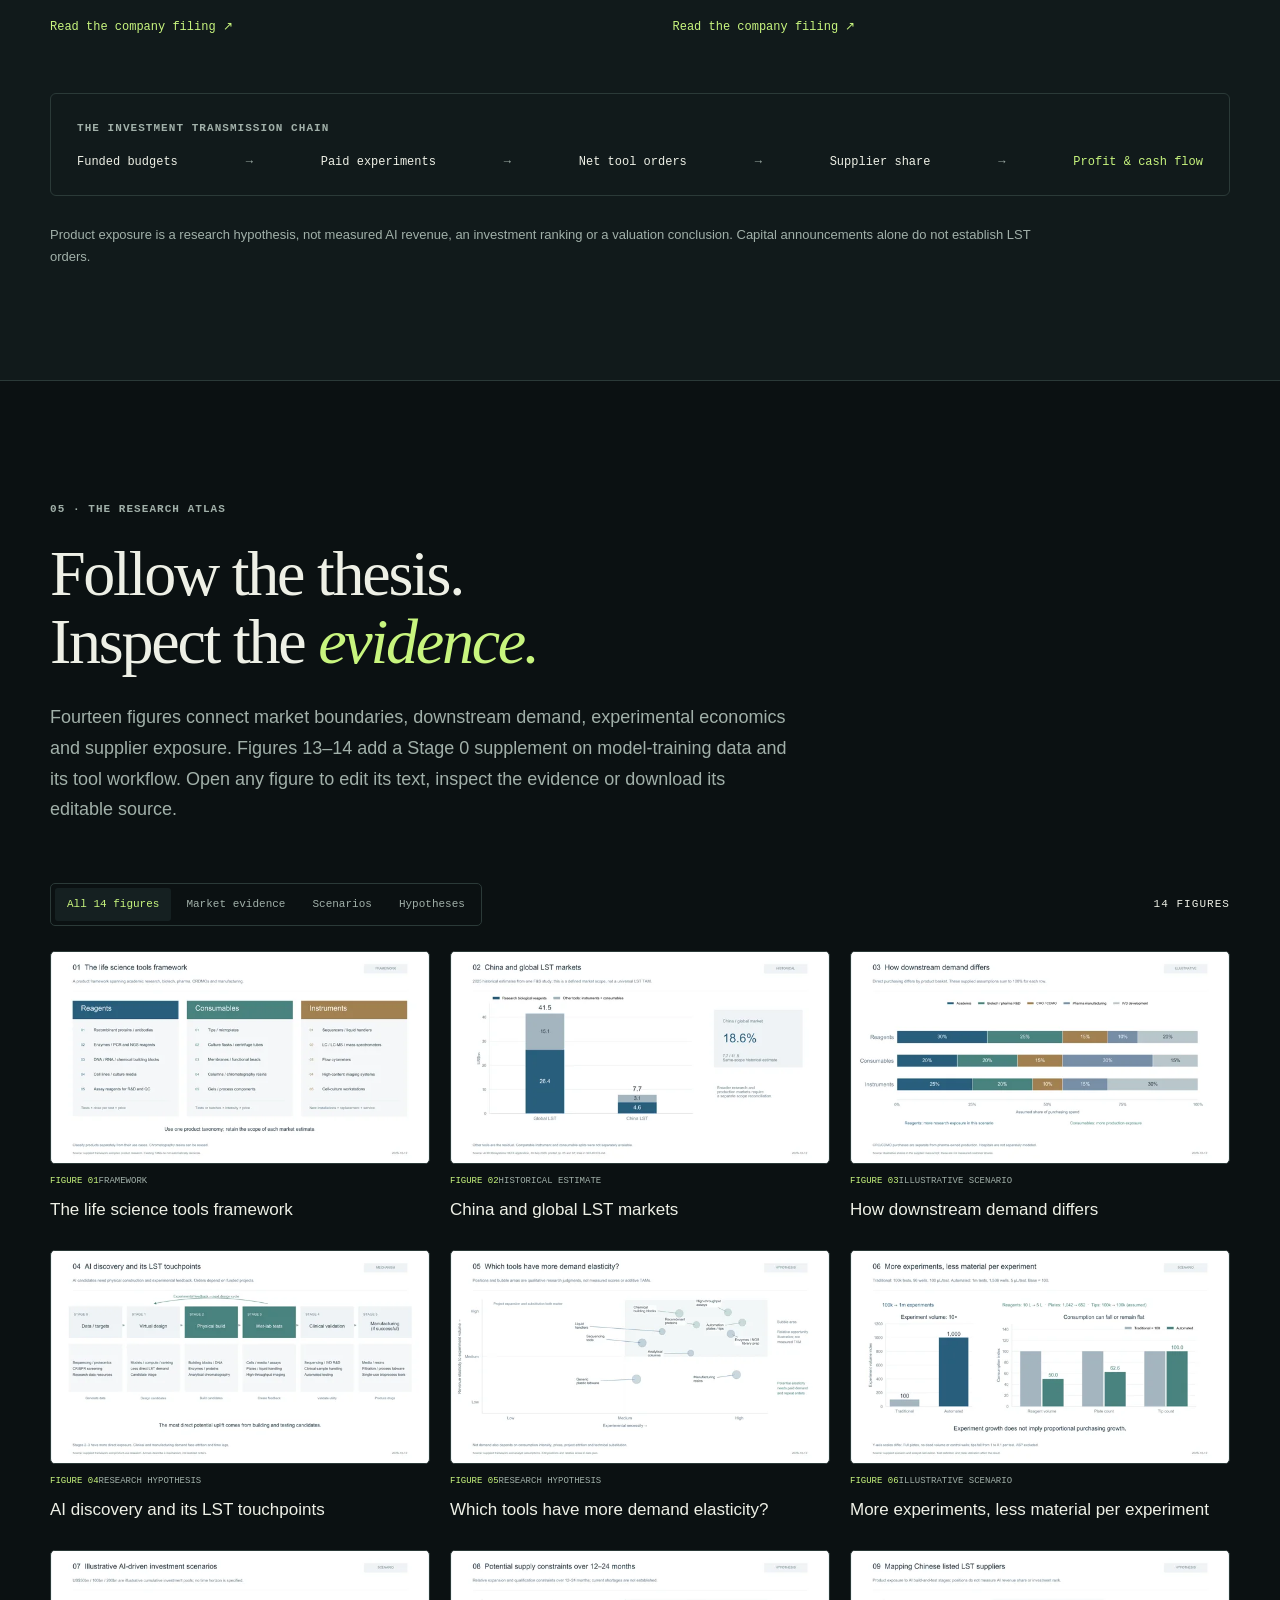
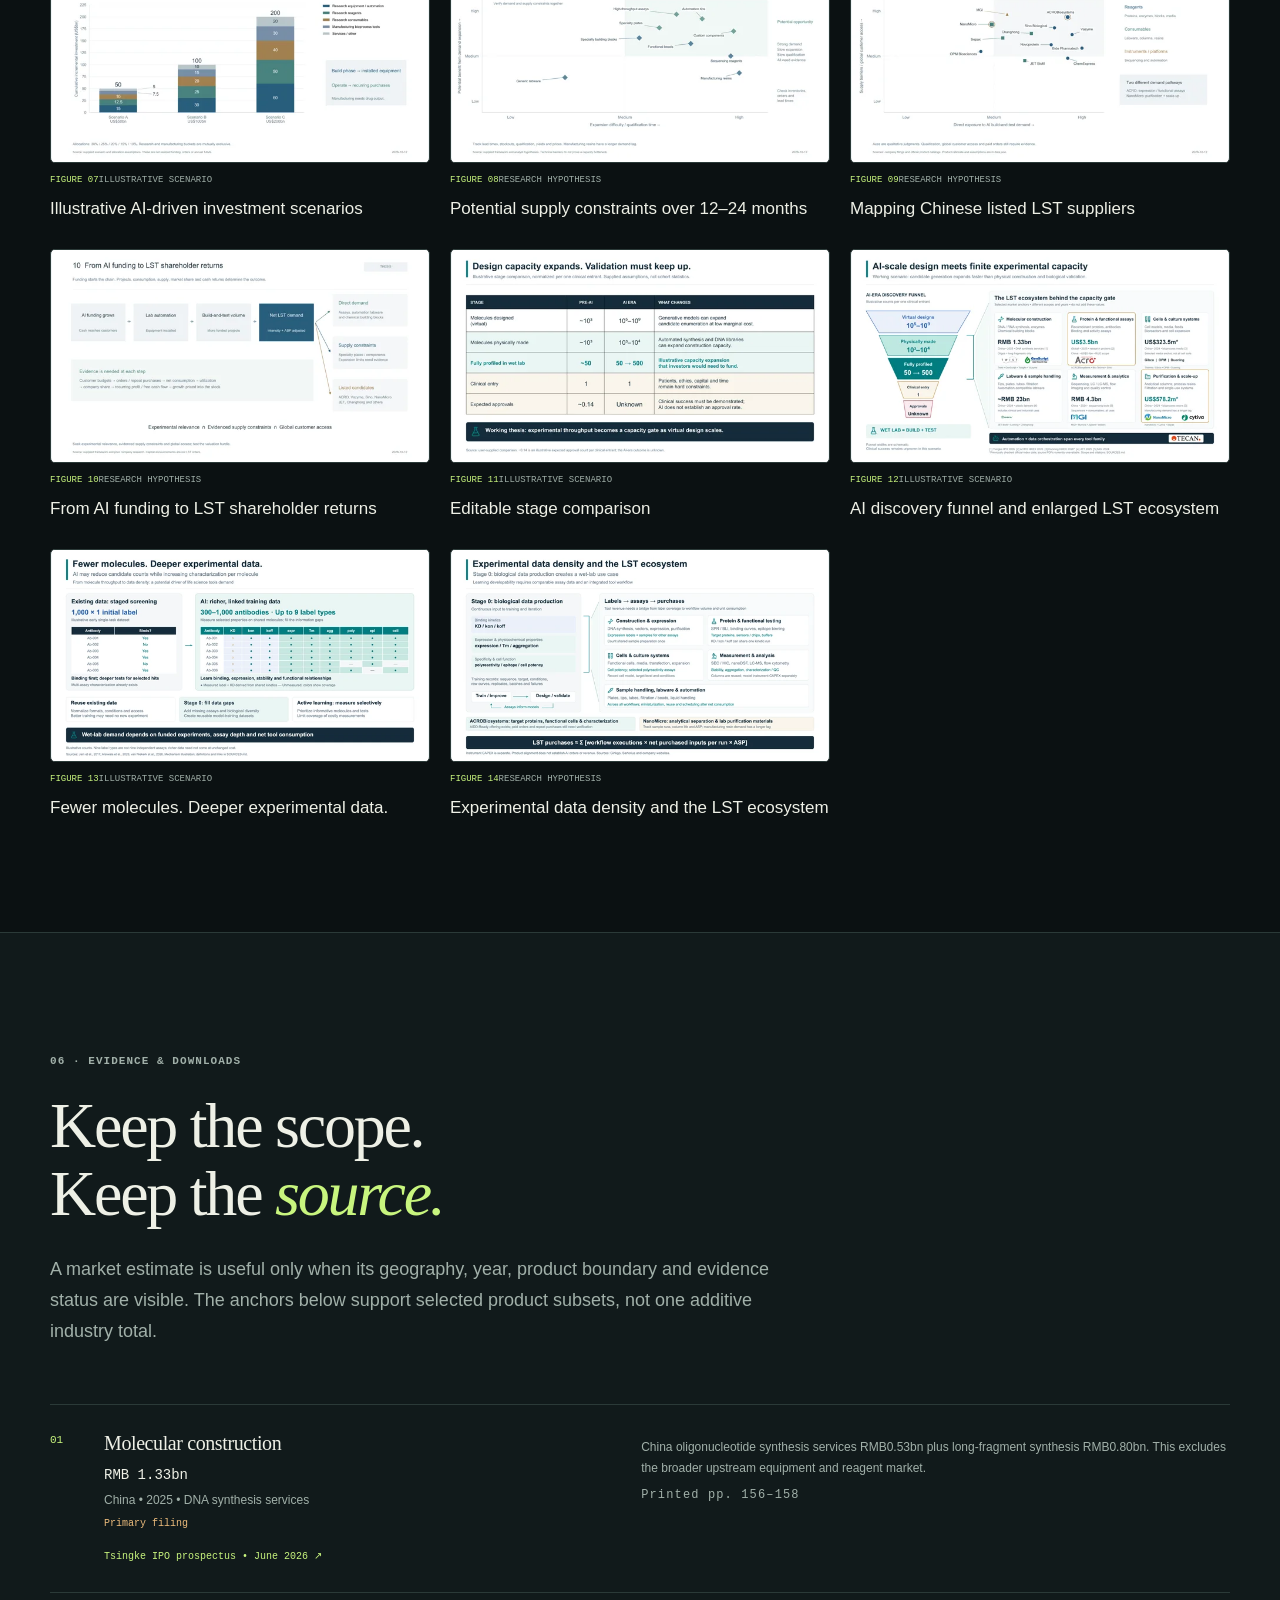
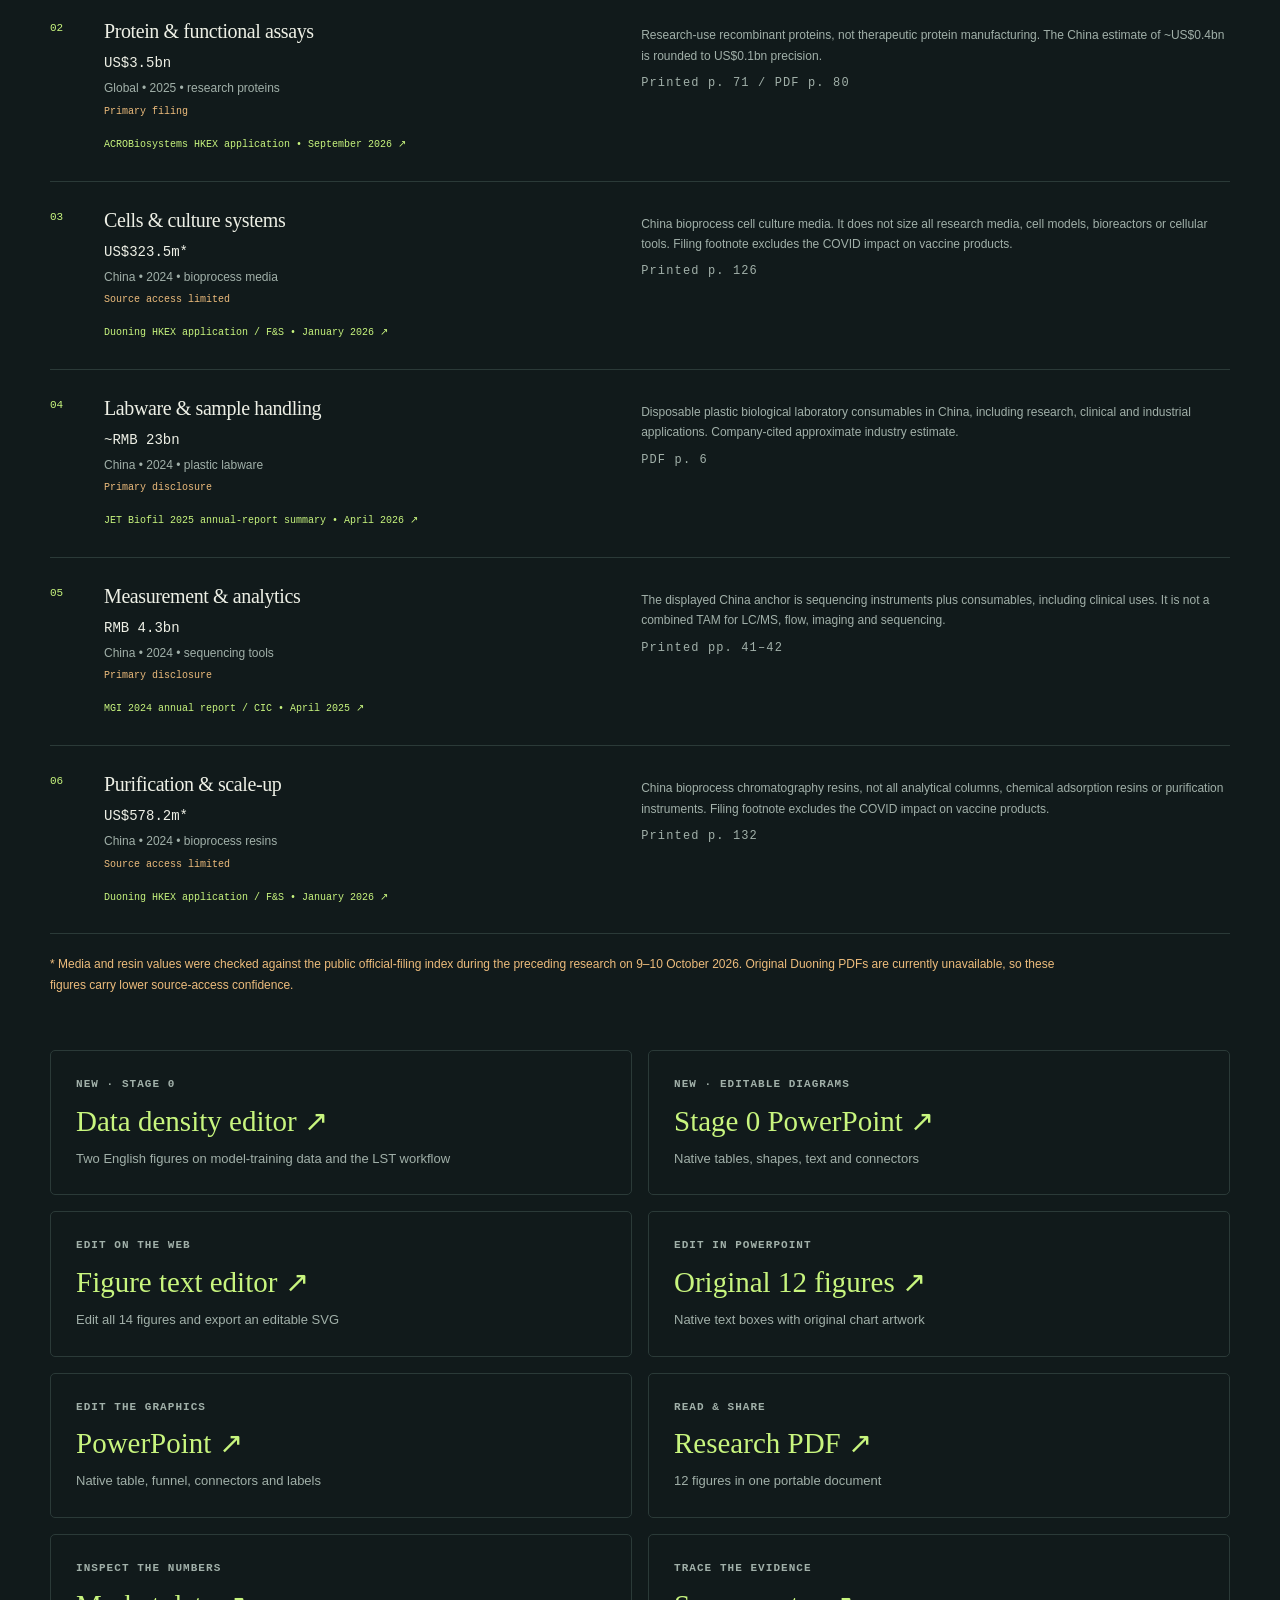
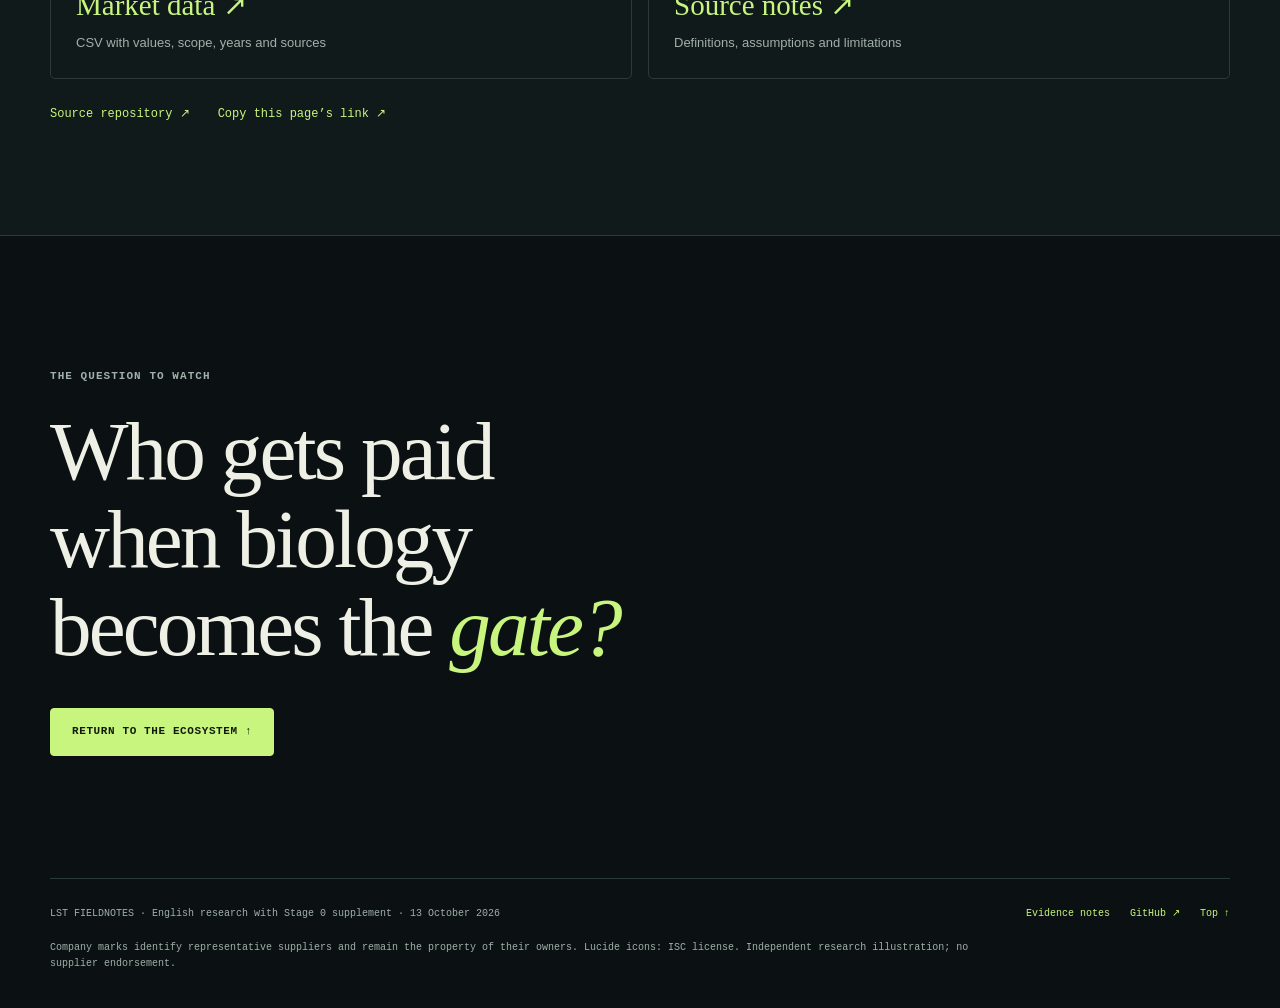
==== commit a07fb22a: "Add English Stage 0 data-density figures, editable diagrams and source notes" ====
--- a/v2/index.html
+++ b/v2/index.html
@@ -7,7 +7,7 @@
 <meta property="og:title" content="The Wet-Lab Bottleneck — AI & Life Science Tools"><meta property="og:description" content="When ideas scale, experiments set the pace. An interactive research story."><meta property="og:type" content="website"><meta property="og:url" content="https://wizardzxx-tech.github.io/chart/v2/"><link rel="canonical" href="https://wizardzxx-tech.github.io/chart/v2/"><meta property="og:image" content="https://wizardzxx-tech.github.io/chart/v2/research/png/12_ai_funnel_lst_ecosystem.png">
 <link rel="icon" href="favicon.svg" type="image/svg+xml"><link rel="stylesheet" href="site.css">
 <script>try{const t=localStorage.getItem('lst-theme');if(t==='light')document.documentElement.dataset.theme=t}catch(e){}</script>
-<script type="module" src="site.js?v=text-editor-20261012"></script>
+<script type="module" src="site.js?v=stage0-en-20261013"></script>
 </head>
 <body>
 <a class="skip" href="#funnel">Skip to the research</a><div class="reading-progress" aria-hidden="true"><i id="reading-progress"></i></div>
@@ -20,10 +20,10 @@
 <section class="section ecosystem-section" id="ecosystem" data-nav><div class="wrap"><header class="section-head"><p class="eyebrow">02 · INSIDE THE WET LAB</p><h2>The tools behind<br>the <em>capacity gate.</em></h2><p>A molecule has to be made, put into a biological system, tested, measured and sometimes scaled. Each step has a different supplier base and a different path to spending.</p></header><div class="ecosystem-toolbar"><div class="segmented" role="group" aria-label="Filter tool families"><button data-family="all" aria-pressed="true">All families</button><button data-family="discovery" aria-pressed="false">Discovery inputs</button><button data-family="bioprocess" aria-pressed="false">Bioprocess anchors</button></div><span class="small-note">Select a family to inspect its scope and evidence ↗</span></div><div id="ecosystem-grid" class="ecosystem-grid" aria-live="polite"></div><div class="automation-strip"><img src="research/assets/icons/bot.svg" alt="" class="line-icon"><div><h3>Automation connects the whole lab.</h3><p>Liquid handling, robotics and data orchestration turn isolated tools into repeatable workflows.</p></div><div class="automation-brand"><img src="research/assets/logos/tecan-trim.png" alt="Tecan"><span>Hamilton · MGI</span></div></div><p class="caption">Buyers include universities and institutes, biotech and pharma, CROs/CDMOs, diagnostics developers and manufacturers. Market anchors size selected subsets; currencies, years and scopes differ. <strong>Do not add them.</strong> Supplier names are representative examples.</p></div></section>
 <section class="section wrap" id="economics" data-nav><header class="section-head"><p class="eyebrow">03 · THE UNIT-ECONOMICS CHECK</p><h2>Ten times the tests.<br><em>Half the reagent?</em></h2><p>Automation changes the denominator. Smaller volumes and denser plates can reduce materials per test, even when experimental activity expands. Move the inputs and see the arithmetic.</p></header><div class="calculator"><div class="calculator-controls"><div class="control"><label for="test-multiplier">Experiment volume <output for="test-multiplier" id="test-value">10×</output></label><input id="test-multiplier" type="range" min="1" max="25" step="1" value="10"></div><div class="control"><label for="test-volume">Reagent per experiment <output for="test-volume" id="volume-value">5 µL</output></label><input id="test-volume" type="range" min="1" max="100" step="1" value="5"></div><div class="control-row"><div class="control"><label for="plate-density">Plate density</label><select id="plate-density"><option value="96">96 wells</option><option value="384">384 wells</option><option value="1536" selected>1,536 wells</option></select></div><div class="control"><label for="tip-rate">Tips per experiment</label><select id="tip-rate"><option value="1">1 tip</option><option value="0.1" selected>0.1 tip</option><option value="0">0 tips (tip-free)</option></select></div></div><button class="pill" id="reset-scenario" type="button">Reset the example ↺</button><p class="small-note">Baseline: 100k tests · 100 µL · 96 wells · 1 tip/test.<br>Full plates; dead volume, controls, retests, ASP and services excluded.</p></div><div class="calculator-results"><p class="eyebrow">MATERIAL QUANTITIES · BASELINE = 1×</p><div id="scenario-results" aria-live="polite"></div><p class="calc-insight" id="scenario-insight">10× more experiments, but only 0.5× the reagent volume.</p></div></div><div class="equation"><span>Net purchasing</span><strong>∝</strong><span>Experimental activity</span><strong>×</strong><span>Materials per test</span><strong>×</strong><span>Net price & mix</span></div><p class="caption">A browser-local illustrative calculation, not an AI adoption forecast or a revenue model. Material quantities alone do not establish supplier revenue growth.</p></section>
 <section class="section company-section" id="companies" data-nav><div class="wrap"><header class="section-head"><p class="eyebrow">04 · TWO SUPPLIERS, TWO PATHWAYS</p><h2>Different products.<br>Different <em>clocks.</em></h2><p>ACROBiosystems is closer to expression and functional testing. NanoMicro also touches development, but the manufacturing pathway needs successful drugs and real production volumes.</p></header><div class="company-comparison"><article class="company"><div class="company-mark"><img src="research/assets/logos/acro-trim.png" alt="ACROBiosystems"><span class="eyebrow">300363.SZ</span></div><h3>From a design to<br>a biological answer.</h3><p class="product-list">Recombinant proteins · antibodies · functional assays</p><ol class="pathway"><li>More funded candidates</li><li>Physical expression and functional tests</li><li>Qualified products and repeat purchases</li></ol><div class="company-watch"><p class="eyebrow">WHAT WOULD SUPPORT THE THESIS?</p><p>Growth in non-COVID research orders, functional product mix, overseas demand and repeat purchases—supported by margins and cash conversion.</p></div><a href="https://www1.hkexnews.hk/app/sehk/2026/108910/documents/sehk26093002651_c.pdf" target="_blank" rel="noopener" class="text-link">Read the company filing ↗</a></article><article class="company"><div class="company-mark nano-mark"><img src="research/assets/logos/nanomicro-emblem.svg" alt=""><b>NanoMicro</b><span class="eyebrow">688690.SH</span></div><h3>From a candidate to<br>a scalable process.</h3><p class="product-list">Chromatography media · columns · purification tools</p><ol class="pathway"><li>Analytical and process-development work</li><li>Customer qualification and pipeline progression</li><li>Commercial batches and resin replenishment</li></ol><div class="company-watch"><p class="eyebrow">WHAT WOULD SUPPORT THE THESIS?</p><p>Qualified customer processes, commercial batch volumes, overseas orders and utilization—after adjusting for resin reuse, price and product mix.</p></div><a href="https://static.cninfo.com.cn/finalpage/2026-04-16/1225107014.PDF" target="_blank" rel="noopener" class="text-link">Read the company filing ↗</a></article></div><div class="funding-chain"><p class="eyebrow">THE INVESTMENT TRANSMISSION CHAIN</p><div><span>Funded budgets</span><b>→</b><span>Paid experiments</span><b>→</b><span>Net tool orders</span><b>→</b><span>Supplier share</span><b>→</b><strong>Profit & cash flow</strong></div></div><p class="caption">Product exposure is a research hypothesis, not measured AI revenue, an investment ranking or a valuation conclusion. Capital announcements alone do not establish LST orders.</p></div></section>
-<section class="section wrap" id="atlas" data-nav><header class="section-head"><p class="eyebrow">05 · THE RESEARCH ATLAS</p><h2>Follow the thesis.<br>Inspect the <em>evidence.</em></h2><p>Twelve figures connect market boundaries, downstream demand, experimental economics and supplier exposure. Open any figure to edit its text, inspect the evidence or download its editable source.</p></header><div class="atlas-toolbar"><div class="segmented" role="group" aria-label="Filter research graphics"><button data-chart-filter="all" aria-pressed="true">All 12 figures</button><button data-chart-filter="Historical estimate" aria-pressed="false">Market evidence</button><button data-chart-filter="Illustrative scenario" aria-pressed="false">Scenarios</button><button data-chart-filter="Research hypothesis" aria-pressed="false">Hypotheses</button></div><span id="chart-count" class="mono">12 FIGURES</span></div><div class="atlas-grid" id="atlas-grid"></div><noscript><p>Download the complete <a href="research/AI_LST_research_graphics.pdf">research PDF</a> to read the charts without JavaScript.</p></noscript></section>
-<section class="section sources-section" id="sources" data-nav><div class="wrap"><header class="section-head"><p class="eyebrow">06 · EVIDENCE & DOWNLOADS</p><h2>Keep the scope.<br>Keep the <em>source.</em></h2><p>A market estimate is useful only when its geography, year, product boundary and evidence status are visible. The anchors below support selected product subsets, not one additive industry total.</p></header><div id="source-list" class="source-list"></div><p class="source-access-note">* Media and resin values were checked against the public official-filing index during the preceding research on 9–10 October 2026. Original Duoning PDFs are currently unavailable, so these figures carry lower source-access confidence.</p><div class="download-grid"><a href="editor.html?figure=12"><span class="eyebrow">EDIT ON THE WEB</span><strong>Figure text editor ↗</strong><span>Edit all 12 figures and export an editable SVG</span></a><a href="research/editable/AI_LST_all_12_text_editable.pptx" download><span class="eyebrow">EDIT IN POWERPOINT</span><strong>All 12 figures ↗</strong><span>Native text boxes with original chart artwork</span></a><a href="research/editable/AI_LST_editable_research_graphics.pptx" download><span class="eyebrow">EDIT THE GRAPHICS</span><strong>PowerPoint ↗</strong><span>Native table, funnel, connectors and labels</span></a><a href="research/AI_LST_research_graphics.pdf" download><span class="eyebrow">READ & SHARE</span><strong>Research PDF ↗</strong><span>12 figures in one portable document</span></a><a href="research/data/market_anchors.csv" download><span class="eyebrow">INSPECT THE NUMBERS</span><strong>Market data ↗</strong><span>CSV with values, scope, years and sources</span></a><a href="research/SOURCES.md" download><span class="eyebrow">TRACE THE EVIDENCE</span><strong>Source notes ↗</strong><span>Definitions, assumptions and limitations</span></a></div><div class="share-row"><a href="https://github.com/wizardzxx-tech/chart" target="_blank" rel="noopener" class="text-link">Source repository ↗</a><button class="text-link" id="copy-link" type="button">Copy this page’s link ↗</button><span class="small-note" id="share-status" aria-live="polite"></span></div></div></section>
+<section class="section wrap" id="atlas" data-nav><header class="section-head"><p class="eyebrow">05 · THE RESEARCH ATLAS</p><h2>Follow the thesis.<br>Inspect the <em>evidence.</em></h2><p>Fourteen figures connect market boundaries, downstream demand, experimental economics and supplier exposure. Figures 13–14 add a Stage 0 supplement on model-training data and its tool workflow. Open any figure to edit its text, inspect the evidence or download its editable source.</p></header><div class="atlas-toolbar"><div class="segmented" role="group" aria-label="Filter research graphics"><button data-chart-filter="all" aria-pressed="true">All 14 figures</button><button data-chart-filter="Historical estimate" aria-pressed="false">Market evidence</button><button data-chart-filter="Illustrative scenario" aria-pressed="false">Scenarios</button><button data-chart-filter="Research hypothesis" aria-pressed="false">Hypotheses</button></div><span id="chart-count" class="mono">14 FIGURES</span></div><div class="atlas-grid" id="atlas-grid"></div><noscript><p>Download the complete <a href="research/AI_LST_research_graphics.pdf">research PDF</a> to read the charts without JavaScript.</p></noscript></section>
+<section class="section sources-section" id="sources" data-nav><div class="wrap"><header class="section-head"><p class="eyebrow">06 · EVIDENCE & DOWNLOADS</p><h2>Keep the scope.<br>Keep the <em>source.</em></h2><p>A market estimate is useful only when its geography, year, product boundary and evidence status are visible. The anchors below support selected product subsets, not one additive industry total.</p></header><div id="source-list" class="source-list"></div><p class="source-access-note">* Media and resin values were checked against the public official-filing index during the preceding research on 9–10 October 2026. Original Duoning PDFs are currently unavailable, so these figures carry lower source-access confidence.</p><div class="download-grid"><a href="editor.html?figure=13"><span class="eyebrow">NEW · STAGE 0</span><strong>Data density editor ↗</strong><span>Two English figures on model-training data and the LST workflow</span></a><a href="research/editable/AI_antibody_data_density_editable.pptx" download><span class="eyebrow">NEW · EDITABLE DIAGRAMS</span><strong>Stage 0 PowerPoint ↗</strong><span>Native tables, shapes, text and connectors</span></a><a href="editor.html?figure=12"><span class="eyebrow">EDIT ON THE WEB</span><strong>Figure text editor ↗</strong><span>Edit all 14 figures and export an editable SVG</span></a><a href="research/editable/AI_LST_all_12_text_editable.pptx" download><span class="eyebrow">EDIT IN POWERPOINT</span><strong>Original 12 figures ↗</strong><span>Native text boxes with original chart artwork</span></a><a href="research/editable/AI_LST_editable_research_graphics.pptx" download><span class="eyebrow">EDIT THE GRAPHICS</span><strong>PowerPoint ↗</strong><span>Native table, funnel, connectors and labels</span></a><a href="research/AI_LST_research_graphics.pdf" download><span class="eyebrow">READ & SHARE</span><strong>Research PDF ↗</strong><span>12 figures in one portable document</span></a><a href="research/data/market_anchors.csv" download><span class="eyebrow">INSPECT THE NUMBERS</span><strong>Market data ↗</strong><span>CSV with values, scope, years and sources</span></a><a href="research/SOURCES.md" download><span class="eyebrow">TRACE THE EVIDENCE</span><strong>Source notes ↗</strong><span>Definitions, assumptions and limitations</span></a></div><div class="share-row"><a href="https://github.com/wizardzxx-tech/chart" target="_blank" rel="noopener" class="text-link">Source repository ↗</a><button class="text-link" id="copy-link" type="button">Copy this page’s link ↗</button><span class="small-note" id="share-status" aria-live="polite"></span></div></div></section>
 <section class="closing wrap"><p class="eyebrow">THE QUESTION TO WATCH</p><h2>Who gets paid<br>when biology<br>becomes the <em>gate?</em></h2><a class="button primary" href="#ecosystem">Return to the ecosystem ↑</a></section>
-</main><footer class="footer wrap"><p>LST FIELDNOTES · English research edition · 12 October 2026</p><div><a href="research/SOURCES.md">Evidence notes</a><a href="https://github.com/wizardzxx-tech/chart" target="_blank" rel="noopener">GitHub ↗</a><a href="#top">Top ↑</a></div><p class="small-note">Company marks identify representative suppliers and remain the property of their owners. Lucide icons: ISC license. Independent research illustration; no supplier endorsement.</p></footer>
+</main><footer class="footer wrap"><p>LST FIELDNOTES · English research with Stage 0 supplement · 13 October 2026</p><div><a href="research/SOURCES.md">Evidence notes</a><a href="https://github.com/wizardzxx-tech/chart" target="_blank" rel="noopener">GitHub ↗</a><a href="#top">Top ↑</a></div><p class="small-note">Company marks identify representative suppliers and remain the property of their owners. Lucide icons: ISC license. Independent research illustration; no supplier endorsement.</p></footer>
 <dialog id="detail-dialog" class="detail-dialog"><button class="close-dialog" type="button" aria-label="Close detail">×</button><div id="detail-content"></div></dialog>
 <dialog id="chart-dialog" class="chart-dialog"><button class="close-dialog" type="button" aria-label="Close chart">×</button><div id="chart-content"></div></dialog>
 </body></html>
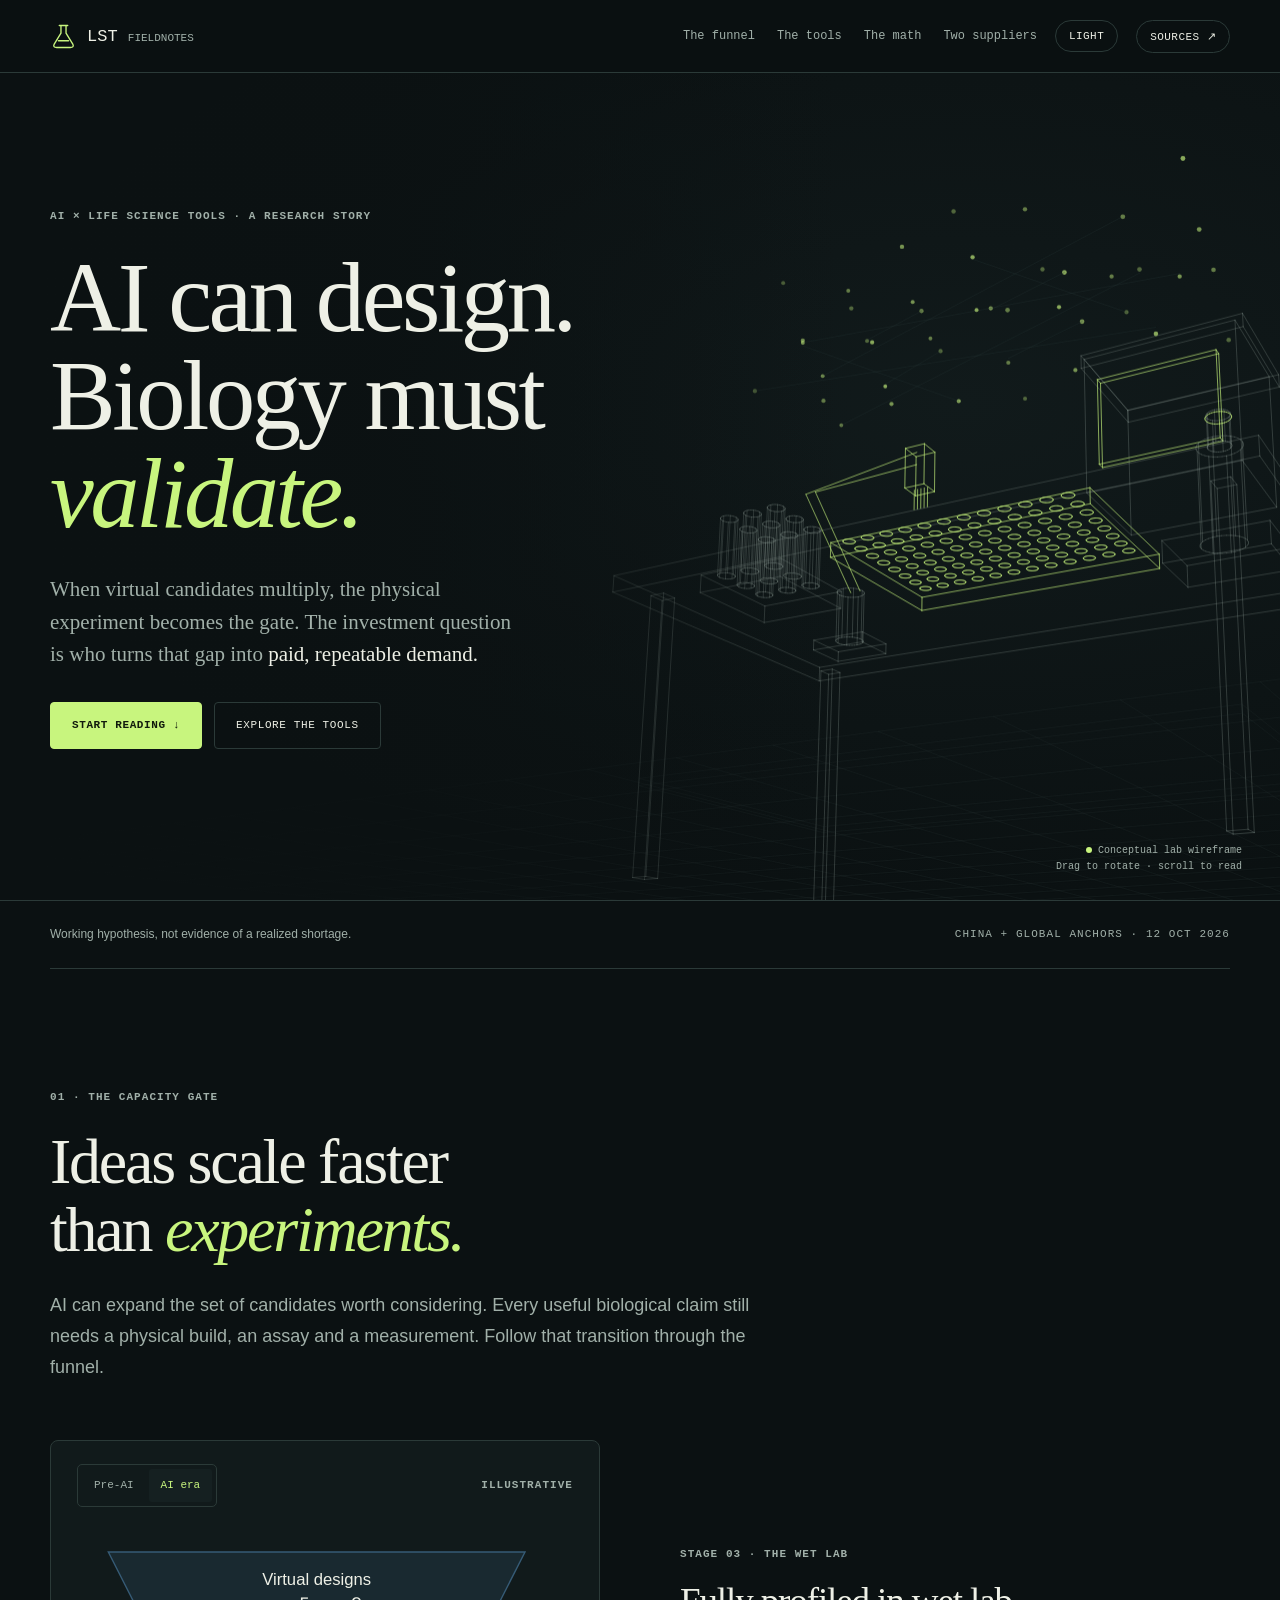
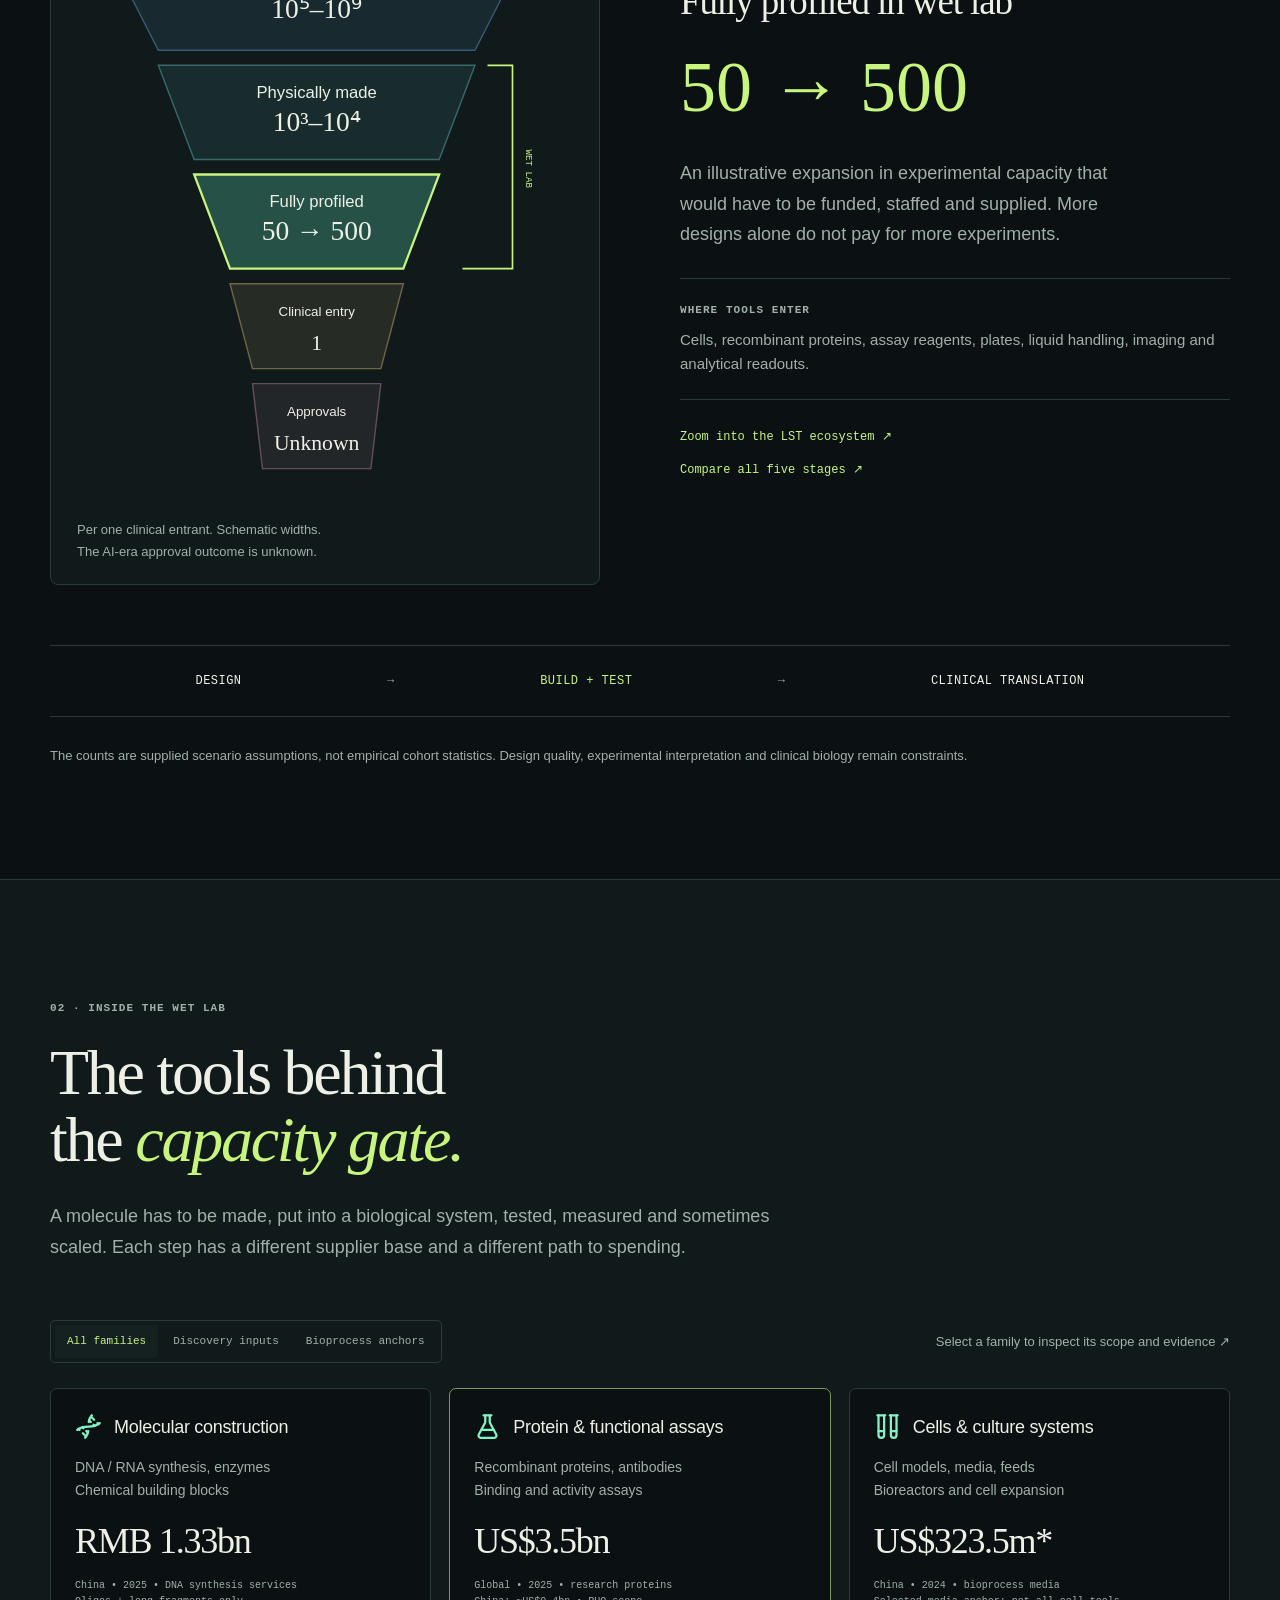
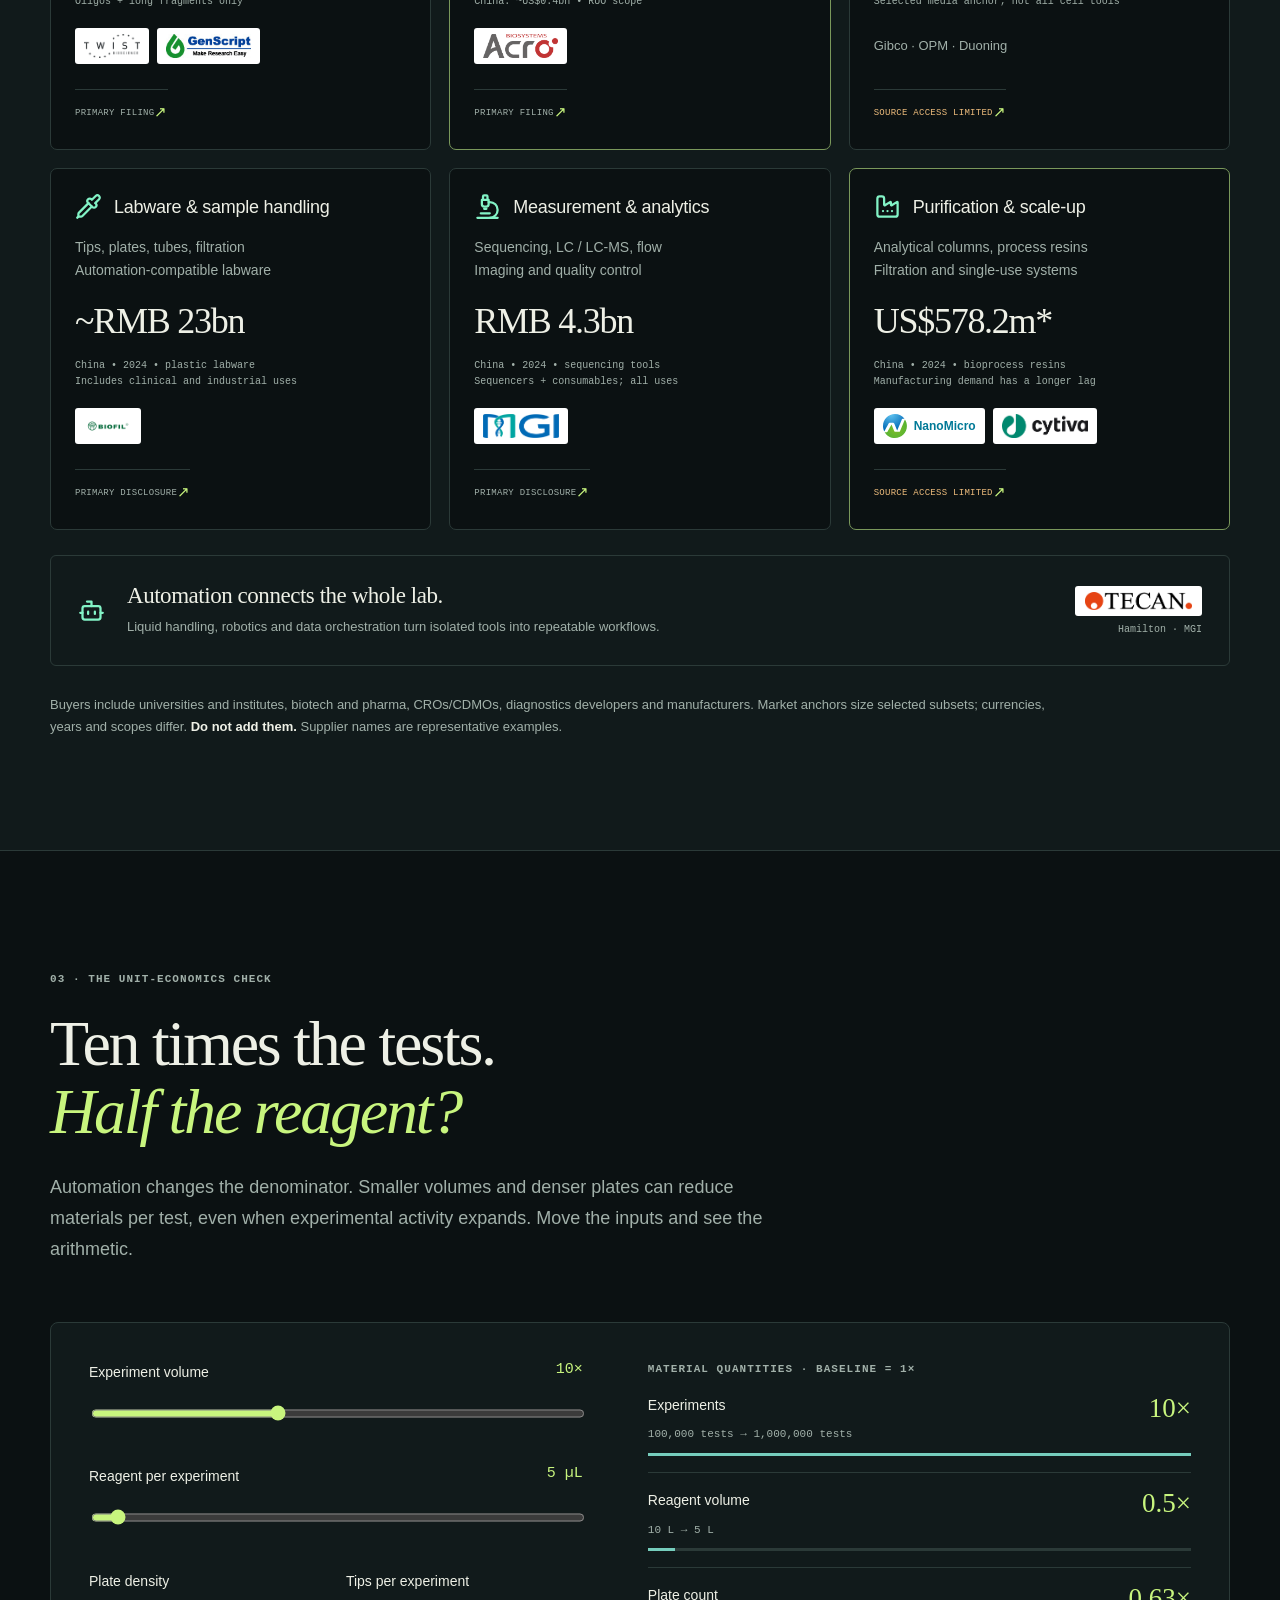
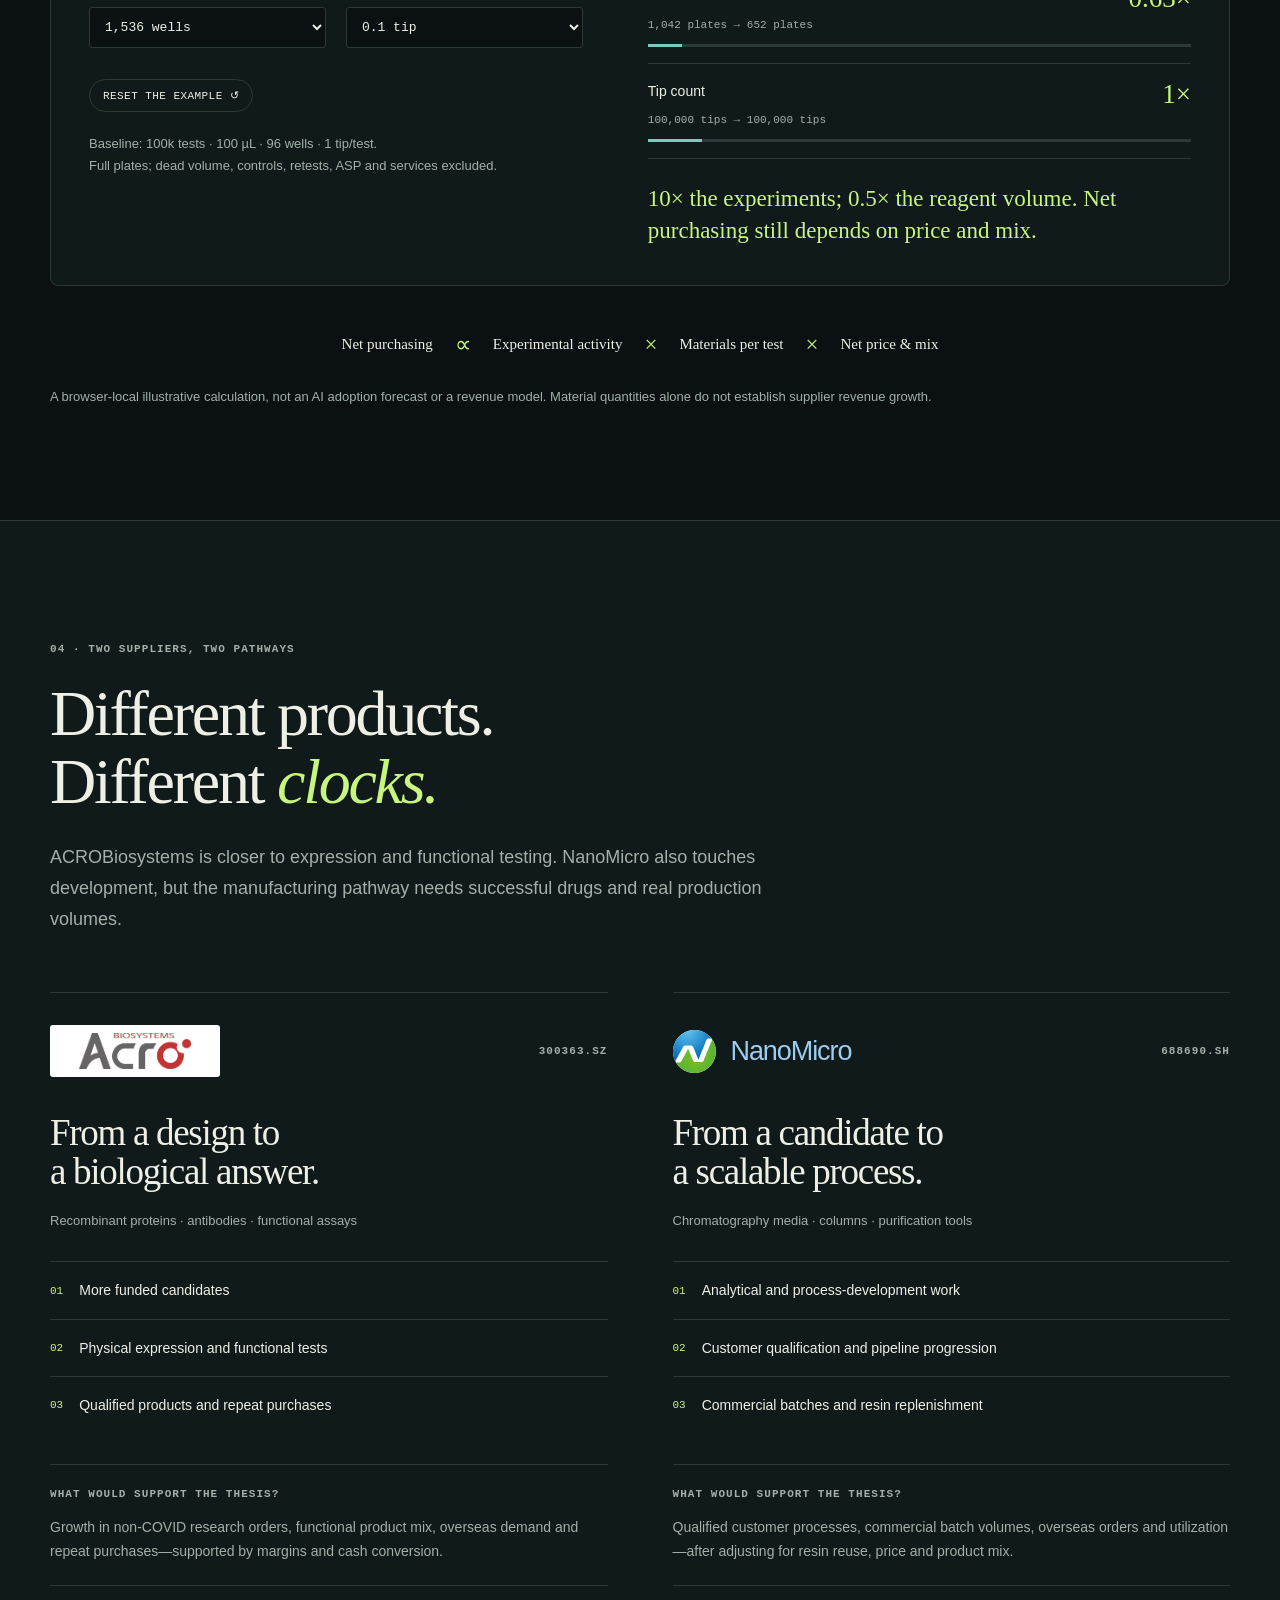
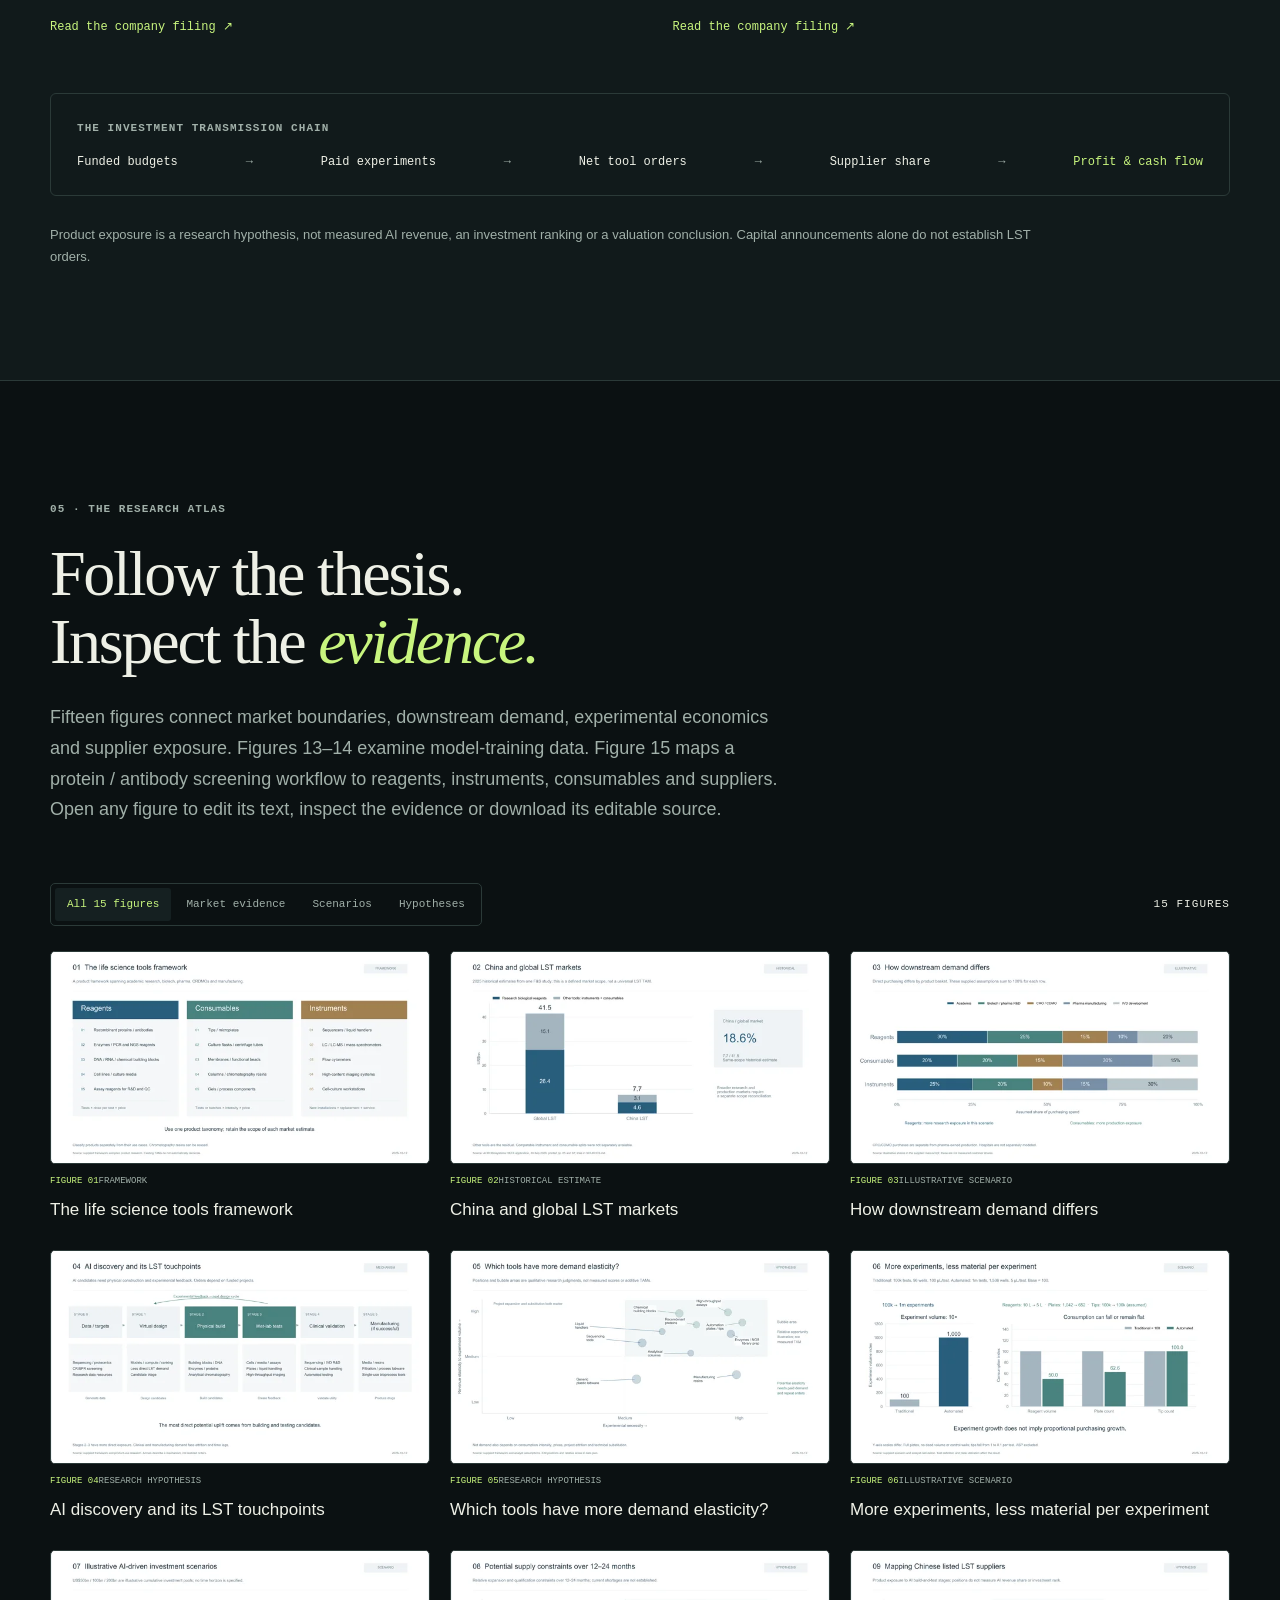
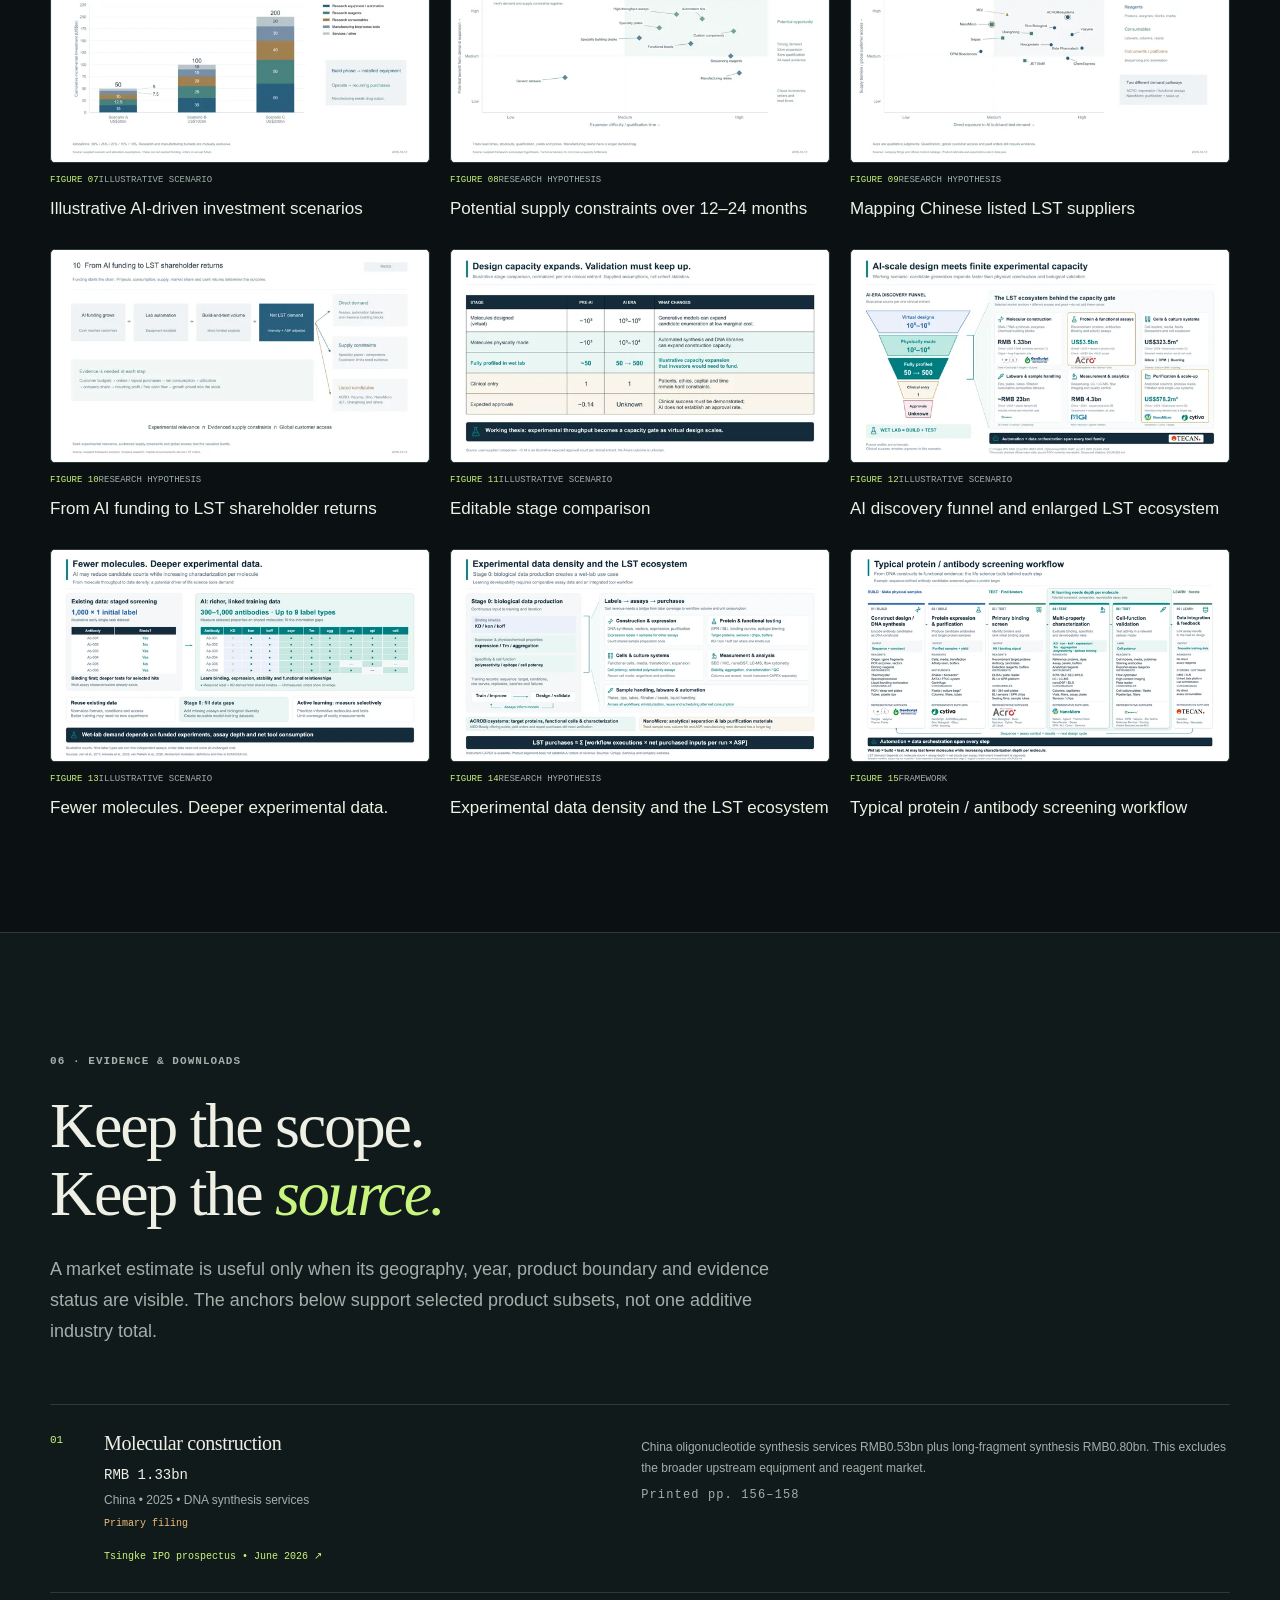
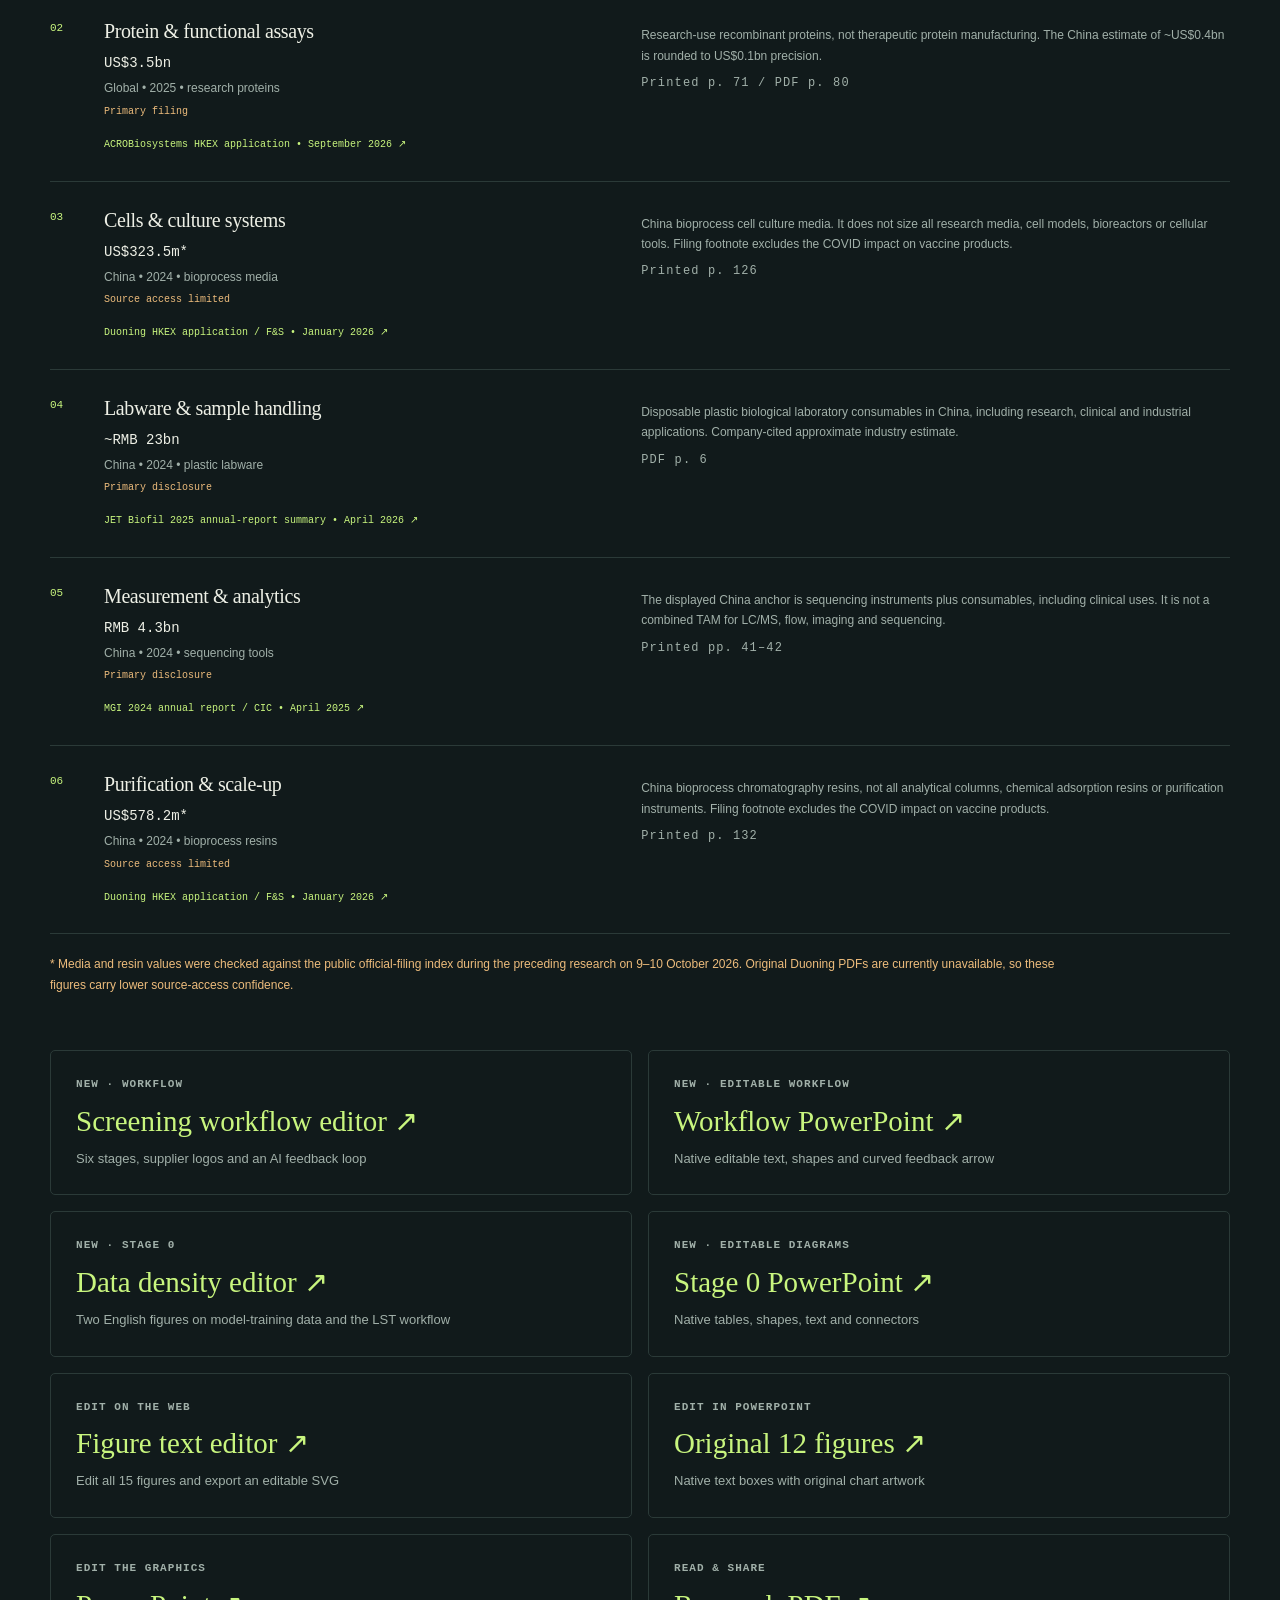
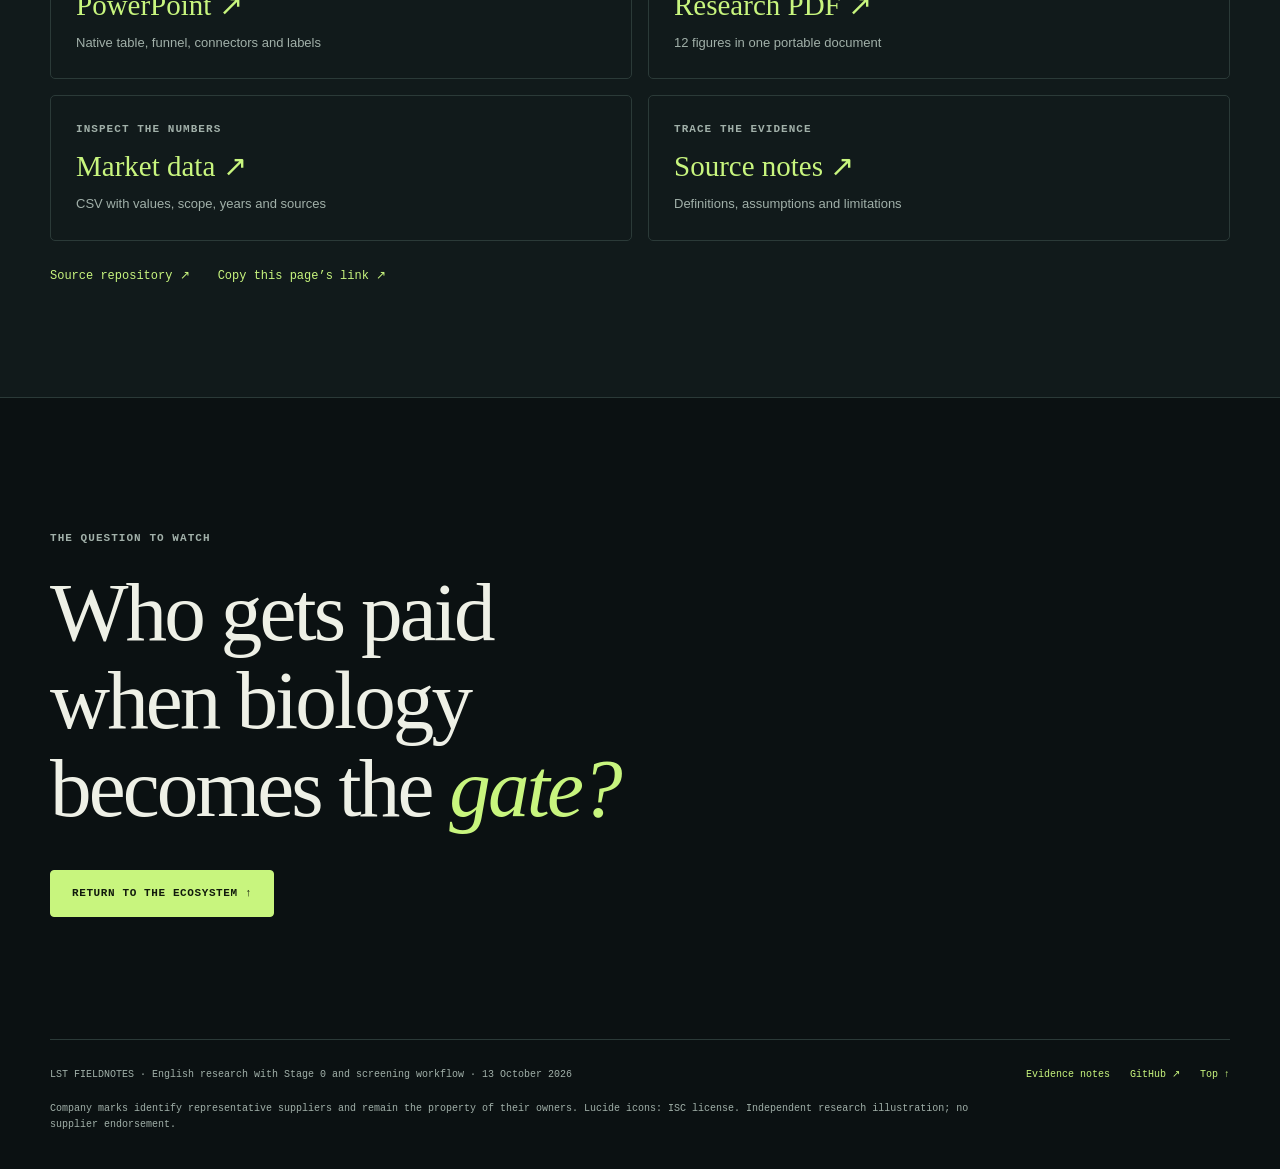
==== commit eebaa67b: "Add editable English antibody screening workflow and Figure 15 web editor" ====
--- a/v2/index.html
+++ b/v2/index.html
@@ -7,7 +7,7 @@
 <meta property="og:title" content="The Wet-Lab Bottleneck — AI & Life Science Tools"><meta property="og:description" content="When ideas scale, experiments set the pace. An interactive research story."><meta property="og:type" content="website"><meta property="og:url" content="https://wizardzxx-tech.github.io/chart/v2/"><link rel="canonical" href="https://wizardzxx-tech.github.io/chart/v2/"><meta property="og:image" content="https://wizardzxx-tech.github.io/chart/v2/research/png/12_ai_funnel_lst_ecosystem.png">
 <link rel="icon" href="favicon.svg" type="image/svg+xml"><link rel="stylesheet" href="site.css">
 <script>try{const t=localStorage.getItem('lst-theme');if(t==='light')document.documentElement.dataset.theme=t}catch(e){}</script>
-<script type="module" src="site.js?v=stage0-en-20261013"></script>
+<script type="module" src="site.js?v=workflow-en-20261013"></script>
 </head>
 <body>
 <a class="skip" href="#funnel">Skip to the research</a><div class="reading-progress" aria-hidden="true"><i id="reading-progress"></i></div>
@@ -20,10 +20,10 @@
 <section class="section ecosystem-section" id="ecosystem" data-nav><div class="wrap"><header class="section-head"><p class="eyebrow">02 · INSIDE THE WET LAB</p><h2>The tools behind<br>the <em>capacity gate.</em></h2><p>A molecule has to be made, put into a biological system, tested, measured and sometimes scaled. Each step has a different supplier base and a different path to spending.</p></header><div class="ecosystem-toolbar"><div class="segmented" role="group" aria-label="Filter tool families"><button data-family="all" aria-pressed="true">All families</button><button data-family="discovery" aria-pressed="false">Discovery inputs</button><button data-family="bioprocess" aria-pressed="false">Bioprocess anchors</button></div><span class="small-note">Select a family to inspect its scope and evidence ↗</span></div><div id="ecosystem-grid" class="ecosystem-grid" aria-live="polite"></div><div class="automation-strip"><img src="research/assets/icons/bot.svg" alt="" class="line-icon"><div><h3>Automation connects the whole lab.</h3><p>Liquid handling, robotics and data orchestration turn isolated tools into repeatable workflows.</p></div><div class="automation-brand"><img src="research/assets/logos/tecan-trim.png" alt="Tecan"><span>Hamilton · MGI</span></div></div><p class="caption">Buyers include universities and institutes, biotech and pharma, CROs/CDMOs, diagnostics developers and manufacturers. Market anchors size selected subsets; currencies, years and scopes differ. <strong>Do not add them.</strong> Supplier names are representative examples.</p></div></section>
 <section class="section wrap" id="economics" data-nav><header class="section-head"><p class="eyebrow">03 · THE UNIT-ECONOMICS CHECK</p><h2>Ten times the tests.<br><em>Half the reagent?</em></h2><p>Automation changes the denominator. Smaller volumes and denser plates can reduce materials per test, even when experimental activity expands. Move the inputs and see the arithmetic.</p></header><div class="calculator"><div class="calculator-controls"><div class="control"><label for="test-multiplier">Experiment volume <output for="test-multiplier" id="test-value">10×</output></label><input id="test-multiplier" type="range" min="1" max="25" step="1" value="10"></div><div class="control"><label for="test-volume">Reagent per experiment <output for="test-volume" id="volume-value">5 µL</output></label><input id="test-volume" type="range" min="1" max="100" step="1" value="5"></div><div class="control-row"><div class="control"><label for="plate-density">Plate density</label><select id="plate-density"><option value="96">96 wells</option><option value="384">384 wells</option><option value="1536" selected>1,536 wells</option></select></div><div class="control"><label for="tip-rate">Tips per experiment</label><select id="tip-rate"><option value="1">1 tip</option><option value="0.1" selected>0.1 tip</option><option value="0">0 tips (tip-free)</option></select></div></div><button class="pill" id="reset-scenario" type="button">Reset the example ↺</button><p class="small-note">Baseline: 100k tests · 100 µL · 96 wells · 1 tip/test.<br>Full plates; dead volume, controls, retests, ASP and services excluded.</p></div><div class="calculator-results"><p class="eyebrow">MATERIAL QUANTITIES · BASELINE = 1×</p><div id="scenario-results" aria-live="polite"></div><p class="calc-insight" id="scenario-insight">10× more experiments, but only 0.5× the reagent volume.</p></div></div><div class="equation"><span>Net purchasing</span><strong>∝</strong><span>Experimental activity</span><strong>×</strong><span>Materials per test</span><strong>×</strong><span>Net price & mix</span></div><p class="caption">A browser-local illustrative calculation, not an AI adoption forecast or a revenue model. Material quantities alone do not establish supplier revenue growth.</p></section>
 <section class="section company-section" id="companies" data-nav><div class="wrap"><header class="section-head"><p class="eyebrow">04 · TWO SUPPLIERS, TWO PATHWAYS</p><h2>Different products.<br>Different <em>clocks.</em></h2><p>ACROBiosystems is closer to expression and functional testing. NanoMicro also touches development, but the manufacturing pathway needs successful drugs and real production volumes.</p></header><div class="company-comparison"><article class="company"><div class="company-mark"><img src="research/assets/logos/acro-trim.png" alt="ACROBiosystems"><span class="eyebrow">300363.SZ</span></div><h3>From a design to<br>a biological answer.</h3><p class="product-list">Recombinant proteins · antibodies · functional assays</p><ol class="pathway"><li>More funded candidates</li><li>Physical expression and functional tests</li><li>Qualified products and repeat purchases</li></ol><div class="company-watch"><p class="eyebrow">WHAT WOULD SUPPORT THE THESIS?</p><p>Growth in non-COVID research orders, functional product mix, overseas demand and repeat purchases—supported by margins and cash conversion.</p></div><a href="https://www1.hkexnews.hk/app/sehk/2026/108910/documents/sehk26093002651_c.pdf" target="_blank" rel="noopener" class="text-link">Read the company filing ↗</a></article><article class="company"><div class="company-mark nano-mark"><img src="research/assets/logos/nanomicro-emblem.svg" alt=""><b>NanoMicro</b><span class="eyebrow">688690.SH</span></div><h3>From a candidate to<br>a scalable process.</h3><p class="product-list">Chromatography media · columns · purification tools</p><ol class="pathway"><li>Analytical and process-development work</li><li>Customer qualification and pipeline progression</li><li>Commercial batches and resin replenishment</li></ol><div class="company-watch"><p class="eyebrow">WHAT WOULD SUPPORT THE THESIS?</p><p>Qualified customer processes, commercial batch volumes, overseas orders and utilization—after adjusting for resin reuse, price and product mix.</p></div><a href="https://static.cninfo.com.cn/finalpage/2026-04-16/1225107014.PDF" target="_blank" rel="noopener" class="text-link">Read the company filing ↗</a></article></div><div class="funding-chain"><p class="eyebrow">THE INVESTMENT TRANSMISSION CHAIN</p><div><span>Funded budgets</span><b>→</b><span>Paid experiments</span><b>→</b><span>Net tool orders</span><b>→</b><span>Supplier share</span><b>→</b><strong>Profit & cash flow</strong></div></div><p class="caption">Product exposure is a research hypothesis, not measured AI revenue, an investment ranking or a valuation conclusion. Capital announcements alone do not establish LST orders.</p></div></section>
-<section class="section wrap" id="atlas" data-nav><header class="section-head"><p class="eyebrow">05 · THE RESEARCH ATLAS</p><h2>Follow the thesis.<br>Inspect the <em>evidence.</em></h2><p>Fourteen figures connect market boundaries, downstream demand, experimental economics and supplier exposure. Figures 13–14 add a Stage 0 supplement on model-training data and its tool workflow. Open any figure to edit its text, inspect the evidence or download its editable source.</p></header><div class="atlas-toolbar"><div class="segmented" role="group" aria-label="Filter research graphics"><button data-chart-filter="all" aria-pressed="true">All 14 figures</button><button data-chart-filter="Historical estimate" aria-pressed="false">Market evidence</button><button data-chart-filter="Illustrative scenario" aria-pressed="false">Scenarios</button><button data-chart-filter="Research hypothesis" aria-pressed="false">Hypotheses</button></div><span id="chart-count" class="mono">14 FIGURES</span></div><div class="atlas-grid" id="atlas-grid"></div><noscript><p>Download the complete <a href="research/AI_LST_research_graphics.pdf">research PDF</a> to read the charts without JavaScript.</p></noscript></section>
-<section class="section sources-section" id="sources" data-nav><div class="wrap"><header class="section-head"><p class="eyebrow">06 · EVIDENCE & DOWNLOADS</p><h2>Keep the scope.<br>Keep the <em>source.</em></h2><p>A market estimate is useful only when its geography, year, product boundary and evidence status are visible. The anchors below support selected product subsets, not one additive industry total.</p></header><div id="source-list" class="source-list"></div><p class="source-access-note">* Media and resin values were checked against the public official-filing index during the preceding research on 9–10 October 2026. Original Duoning PDFs are currently unavailable, so these figures carry lower source-access confidence.</p><div class="download-grid"><a href="editor.html?figure=13"><span class="eyebrow">NEW · STAGE 0</span><strong>Data density editor ↗</strong><span>Two English figures on model-training data and the LST workflow</span></a><a href="research/editable/AI_antibody_data_density_editable.pptx" download><span class="eyebrow">NEW · EDITABLE DIAGRAMS</span><strong>Stage 0 PowerPoint ↗</strong><span>Native tables, shapes, text and connectors</span></a><a href="editor.html?figure=12"><span class="eyebrow">EDIT ON THE WEB</span><strong>Figure text editor ↗</strong><span>Edit all 14 figures and export an editable SVG</span></a><a href="research/editable/AI_LST_all_12_text_editable.pptx" download><span class="eyebrow">EDIT IN POWERPOINT</span><strong>Original 12 figures ↗</strong><span>Native text boxes with original chart artwork</span></a><a href="research/editable/AI_LST_editable_research_graphics.pptx" download><span class="eyebrow">EDIT THE GRAPHICS</span><strong>PowerPoint ↗</strong><span>Native table, funnel, connectors and labels</span></a><a href="research/AI_LST_research_graphics.pdf" download><span class="eyebrow">READ & SHARE</span><strong>Research PDF ↗</strong><span>12 figures in one portable document</span></a><a href="research/data/market_anchors.csv" download><span class="eyebrow">INSPECT THE NUMBERS</span><strong>Market data ↗</strong><span>CSV with values, scope, years and sources</span></a><a href="research/SOURCES.md" download><span class="eyebrow">TRACE THE EVIDENCE</span><strong>Source notes ↗</strong><span>Definitions, assumptions and limitations</span></a></div><div class="share-row"><a href="https://github.com/wizardzxx-tech/chart" target="_blank" rel="noopener" class="text-link">Source repository ↗</a><button class="text-link" id="copy-link" type="button">Copy this page’s link ↗</button><span class="small-note" id="share-status" aria-live="polite"></span></div></div></section>
+<section class="section wrap" id="atlas" data-nav><header class="section-head"><p class="eyebrow">05 · THE RESEARCH ATLAS</p><h2>Follow the thesis.<br>Inspect the <em>evidence.</em></h2><p>Fifteen figures connect market boundaries, downstream demand, experimental economics and supplier exposure. Figures 13–14 examine model-training data. Figure 15 maps a protein / antibody screening workflow to reagents, instruments, consumables and suppliers. Open any figure to edit its text, inspect the evidence or download its editable source.</p></header><div class="atlas-toolbar"><div class="segmented" role="group" aria-label="Filter research graphics"><button data-chart-filter="all" aria-pressed="true">All 15 figures</button><button data-chart-filter="Historical estimate" aria-pressed="false">Market evidence</button><button data-chart-filter="Illustrative scenario" aria-pressed="false">Scenarios</button><button data-chart-filter="Research hypothesis" aria-pressed="false">Hypotheses</button></div><span id="chart-count" class="mono">15 FIGURES</span></div><div class="atlas-grid" id="atlas-grid"></div><noscript><p>Download the complete <a href="research/AI_LST_research_graphics.pdf">research PDF</a> to read the charts without JavaScript.</p></noscript></section>
+<section class="section sources-section" id="sources" data-nav><div class="wrap"><header class="section-head"><p class="eyebrow">06 · EVIDENCE & DOWNLOADS</p><h2>Keep the scope.<br>Keep the <em>source.</em></h2><p>A market estimate is useful only when its geography, year, product boundary and evidence status are visible. The anchors below support selected product subsets, not one additive industry total.</p></header><div id="source-list" class="source-list"></div><p class="source-access-note">* Media and resin values were checked against the public official-filing index during the preceding research on 9–10 October 2026. Original Duoning PDFs are currently unavailable, so these figures carry lower source-access confidence.</p><div class="download-grid"><a href="editor.html?figure=15"><span class="eyebrow">NEW · WORKFLOW</span><strong>Screening workflow editor ↗</strong><span>Six stages, supplier logos and an AI feedback loop</span></a><a href="research/editable/Protein_antibody_workflow_editable.pptx" download><span class="eyebrow">NEW · EDITABLE WORKFLOW</span><strong>Workflow PowerPoint ↗</strong><span>Native editable text, shapes and curved feedback arrow</span></a><a href="editor.html?figure=13"><span class="eyebrow">NEW · STAGE 0</span><strong>Data density editor ↗</strong><span>Two English figures on model-training data and the LST workflow</span></a><a href="research/editable/AI_antibody_data_density_editable.pptx" download><span class="eyebrow">NEW · EDITABLE DIAGRAMS</span><strong>Stage 0 PowerPoint ↗</strong><span>Native tables, shapes, text and connectors</span></a><a href="editor.html?figure=12"><span class="eyebrow">EDIT ON THE WEB</span><strong>Figure text editor ↗</strong><span>Edit all 15 figures and export an editable SVG</span></a><a href="research/editable/AI_LST_all_12_text_editable.pptx" download><span class="eyebrow">EDIT IN POWERPOINT</span><strong>Original 12 figures ↗</strong><span>Native text boxes with original chart artwork</span></a><a href="research/editable/AI_LST_editable_research_graphics.pptx" download><span class="eyebrow">EDIT THE GRAPHICS</span><strong>PowerPoint ↗</strong><span>Native table, funnel, connectors and labels</span></a><a href="research/AI_LST_research_graphics.pdf" download><span class="eyebrow">READ & SHARE</span><strong>Research PDF ↗</strong><span>12 figures in one portable document</span></a><a href="research/data/market_anchors.csv" download><span class="eyebrow">INSPECT THE NUMBERS</span><strong>Market data ↗</strong><span>CSV with values, scope, years and sources</span></a><a href="research/SOURCES.md" download><span class="eyebrow">TRACE THE EVIDENCE</span><strong>Source notes ↗</strong><span>Definitions, assumptions and limitations</span></a></div><div class="share-row"><a href="https://github.com/wizardzxx-tech/chart" target="_blank" rel="noopener" class="text-link">Source repository ↗</a><button class="text-link" id="copy-link" type="button">Copy this page’s link ↗</button><span class="small-note" id="share-status" aria-live="polite"></span></div></div></section>
 <section class="closing wrap"><p class="eyebrow">THE QUESTION TO WATCH</p><h2>Who gets paid<br>when biology<br>becomes the <em>gate?</em></h2><a class="button primary" href="#ecosystem">Return to the ecosystem ↑</a></section>
-</main><footer class="footer wrap"><p>LST FIELDNOTES · English research with Stage 0 supplement · 13 October 2026</p><div><a href="research/SOURCES.md">Evidence notes</a><a href="https://github.com/wizardzxx-tech/chart" target="_blank" rel="noopener">GitHub ↗</a><a href="#top">Top ↑</a></div><p class="small-note">Company marks identify representative suppliers and remain the property of their owners. Lucide icons: ISC license. Independent research illustration; no supplier endorsement.</p></footer>
+</main><footer class="footer wrap"><p>LST FIELDNOTES · English research with Stage 0 and screening workflow · 13 October 2026</p><div><a href="research/SOURCES.md">Evidence notes</a><a href="https://github.com/wizardzxx-tech/chart" target="_blank" rel="noopener">GitHub ↗</a><a href="#top">Top ↑</a></div><p class="small-note">Company marks identify representative suppliers and remain the property of their owners. Lucide icons: ISC license. Independent research illustration; no supplier endorsement.</p></footer>
 <dialog id="detail-dialog" class="detail-dialog"><button class="close-dialog" type="button" aria-label="Close detail">×</button><div id="detail-content"></div></dialog>
 <dialog id="chart-dialog" class="chart-dialog"><button class="close-dialog" type="button" aria-label="Close chart">×</button><div id="chart-content"></div></dialog>
 </body></html>
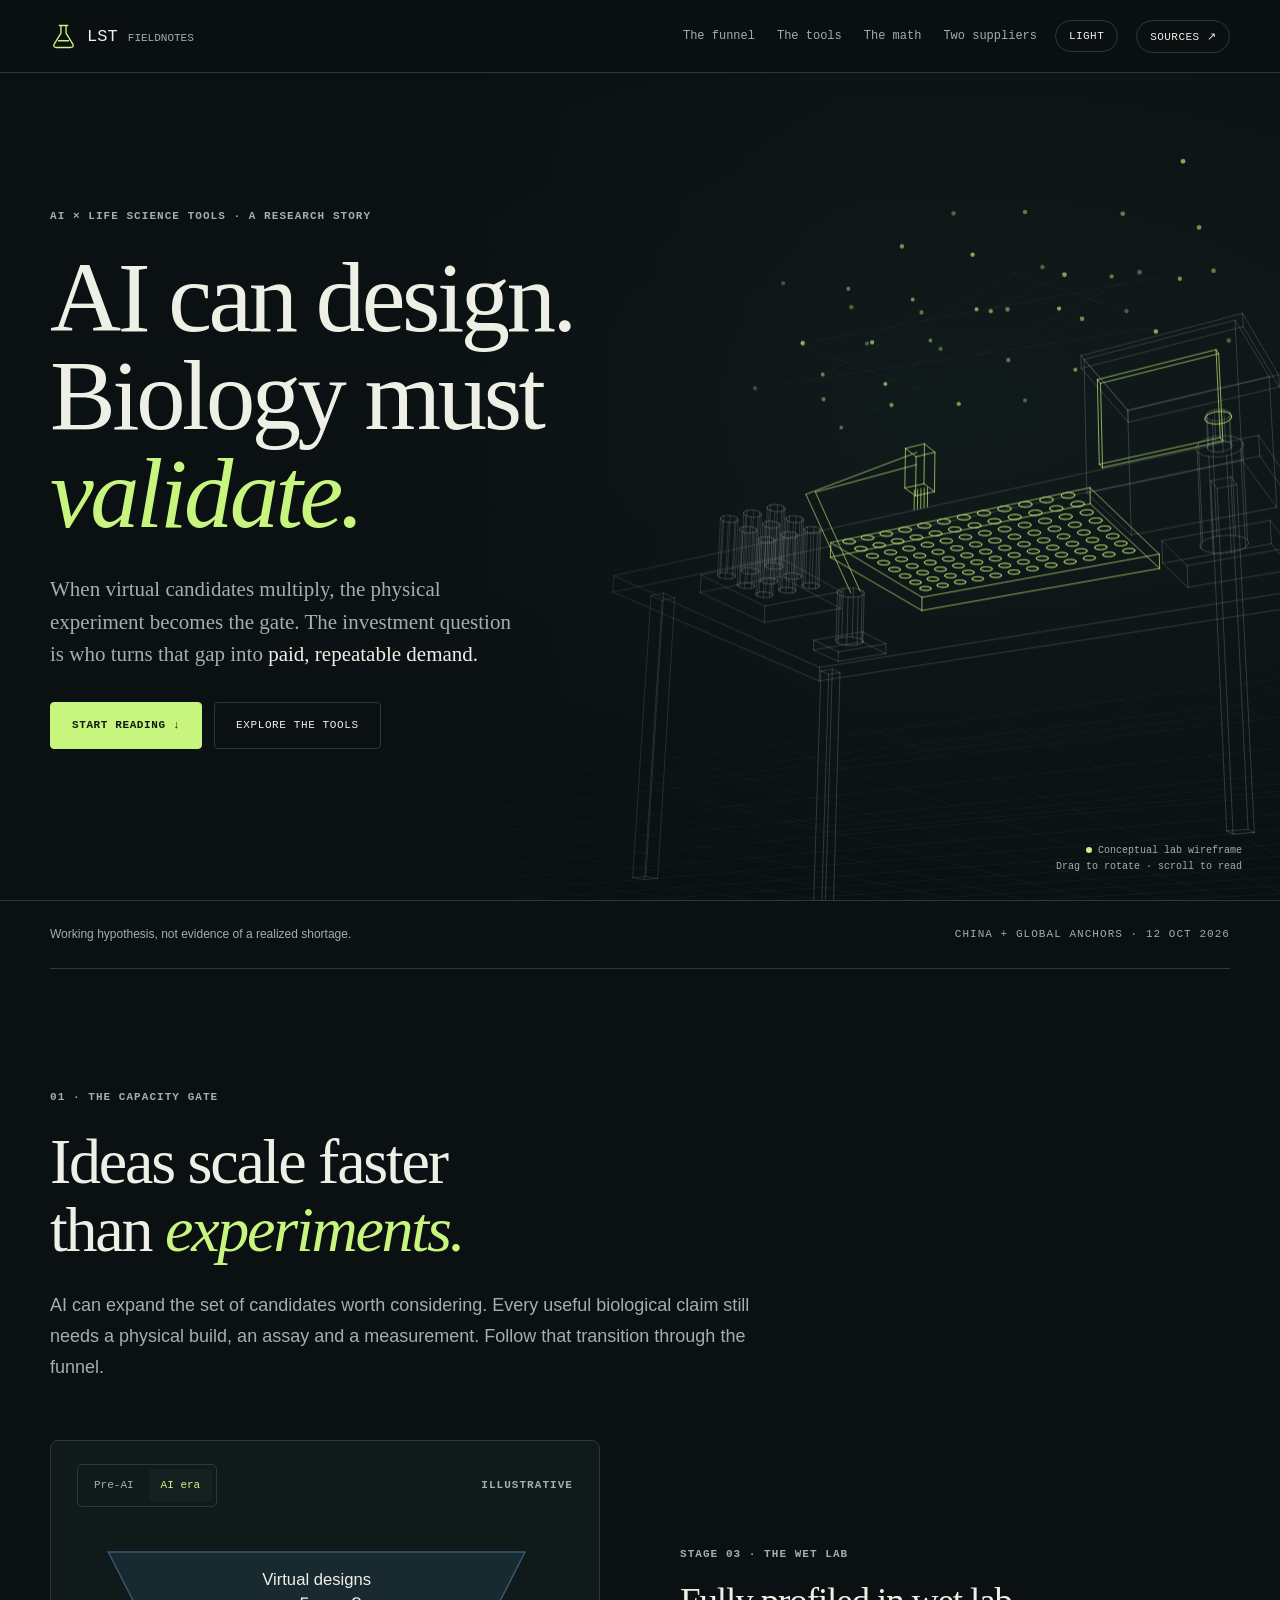
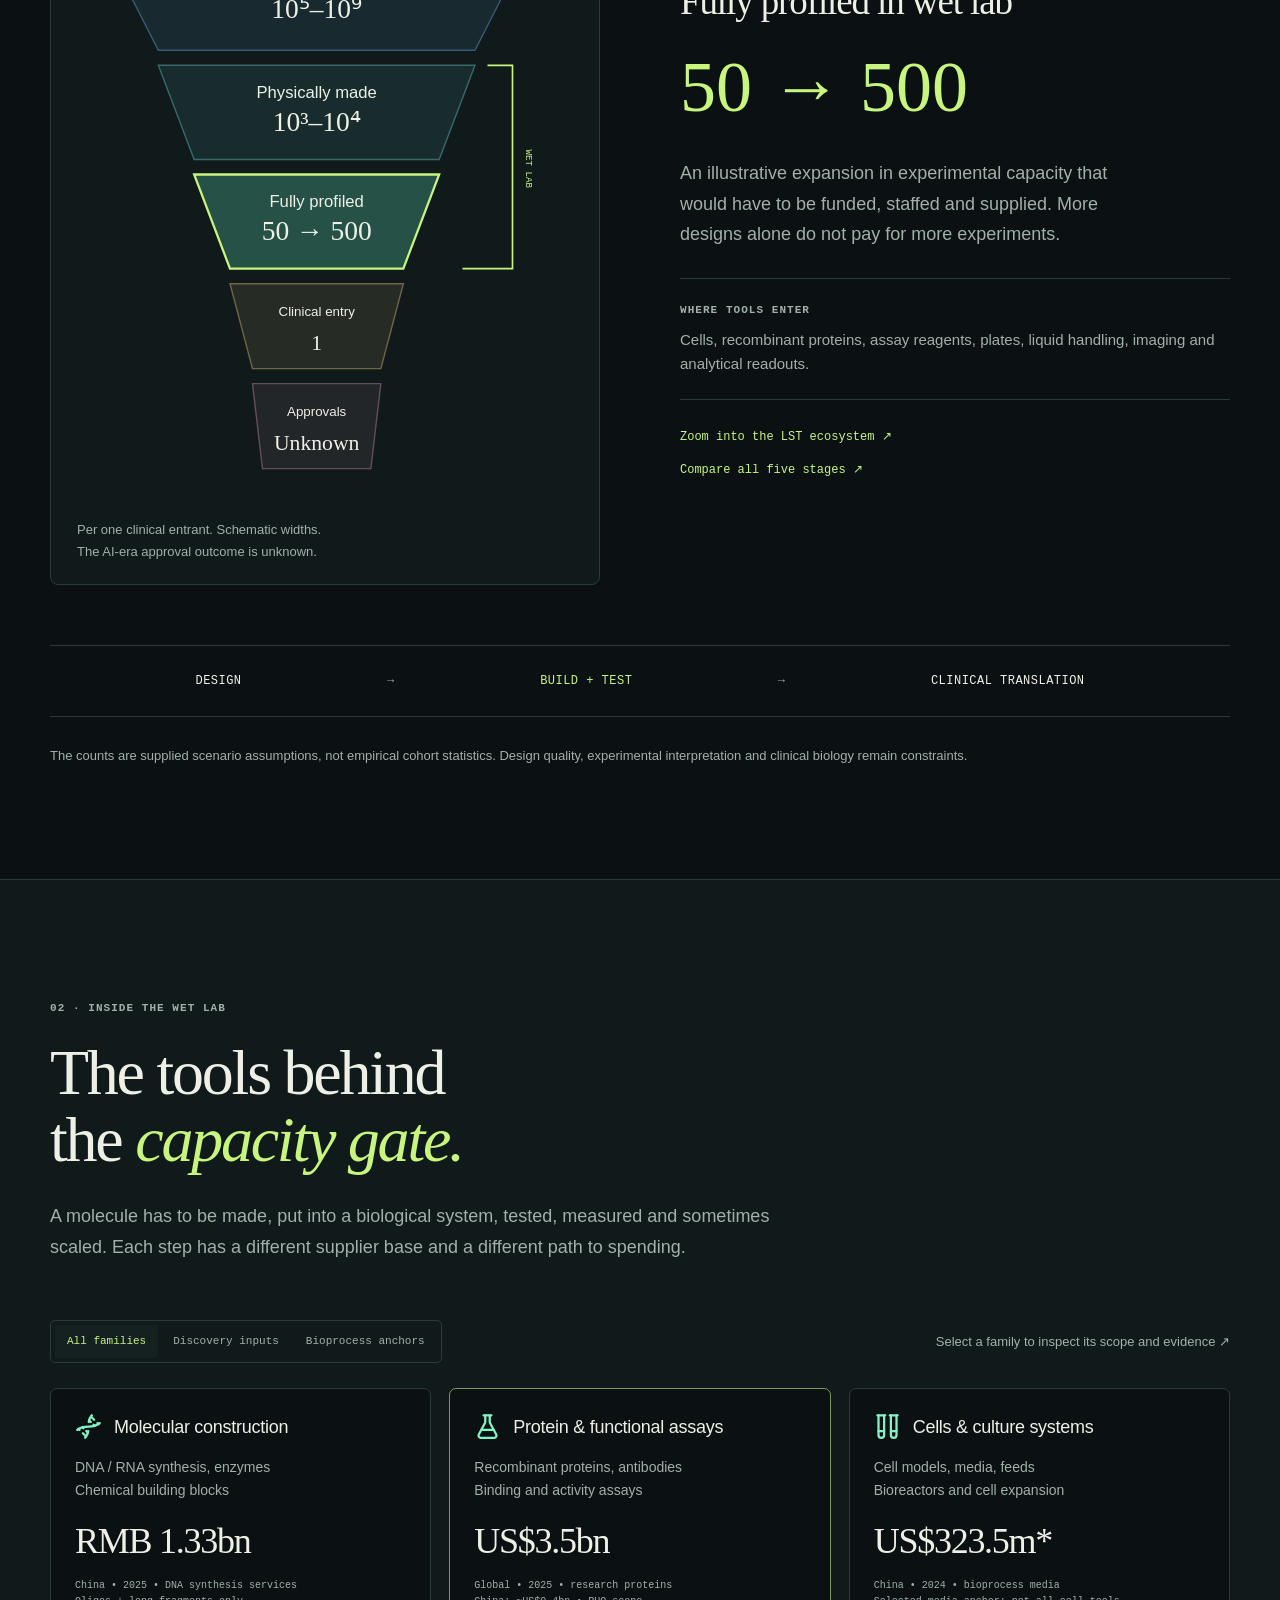
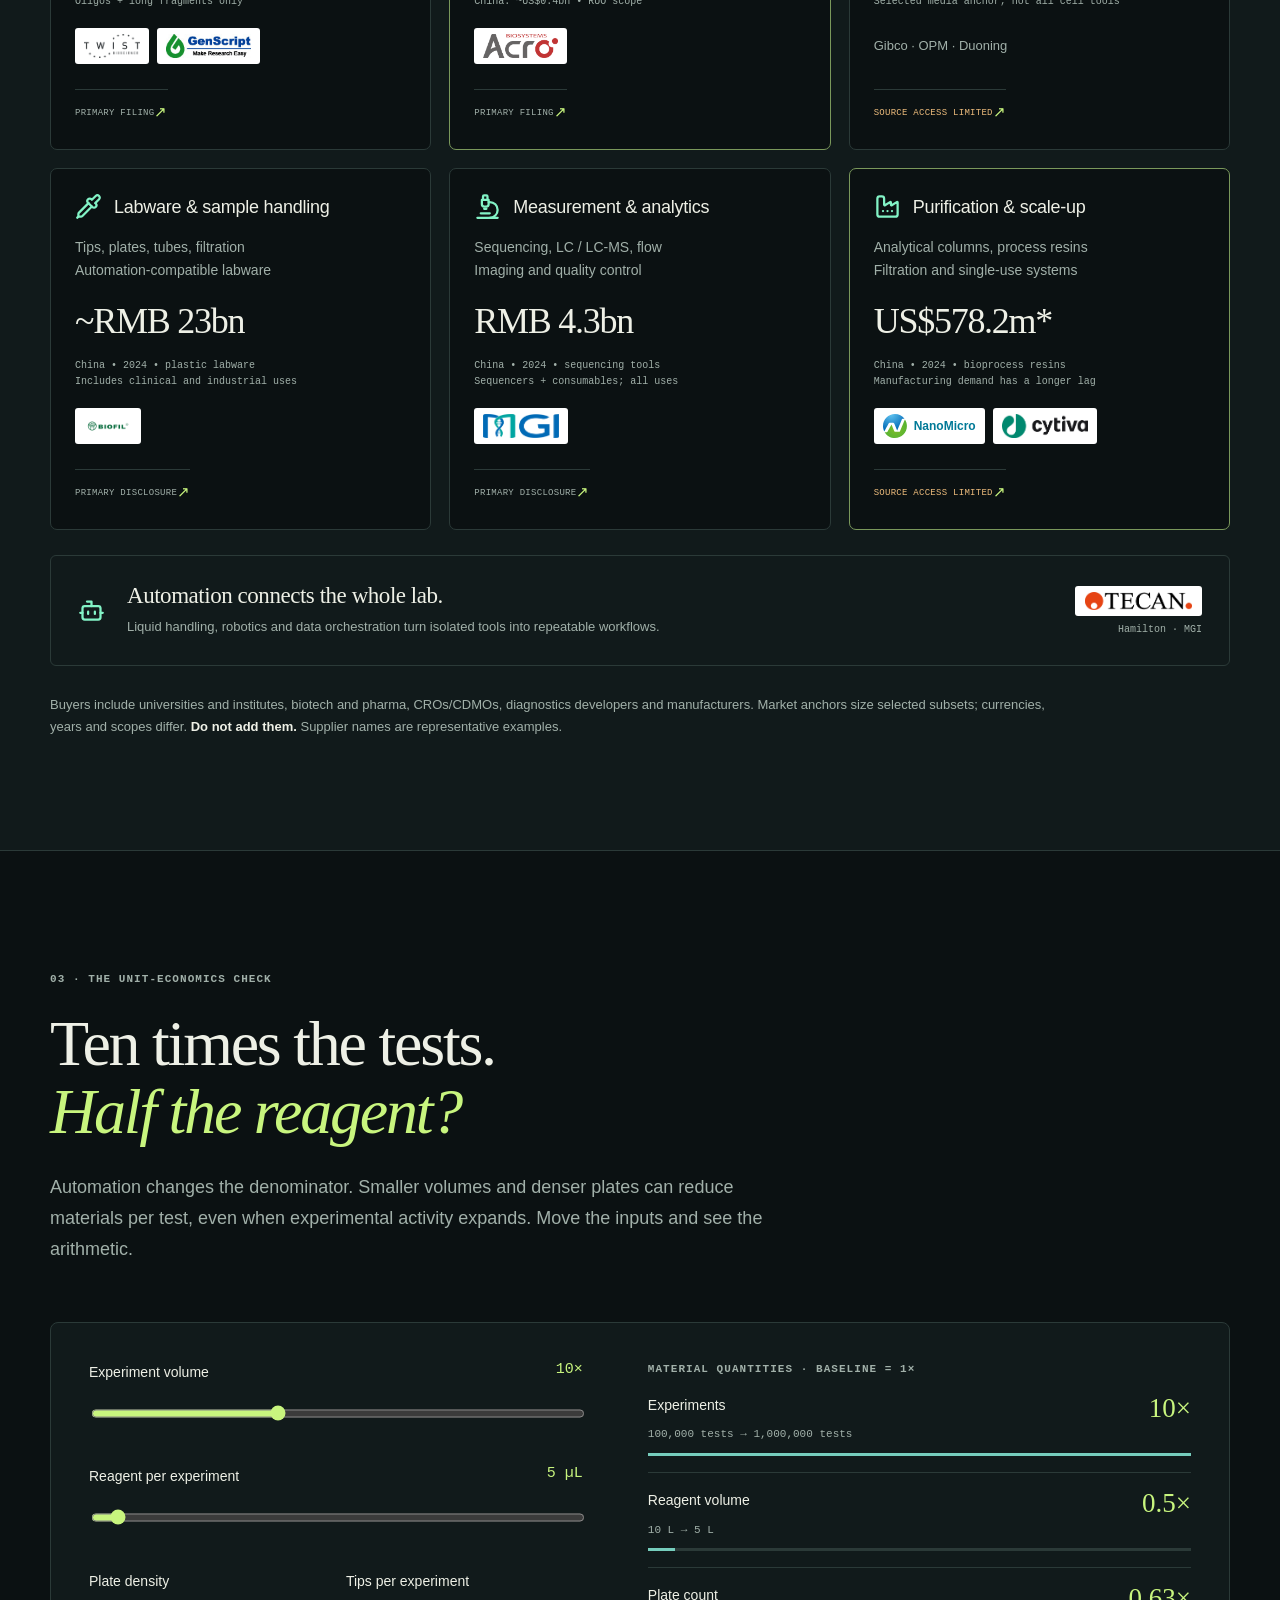
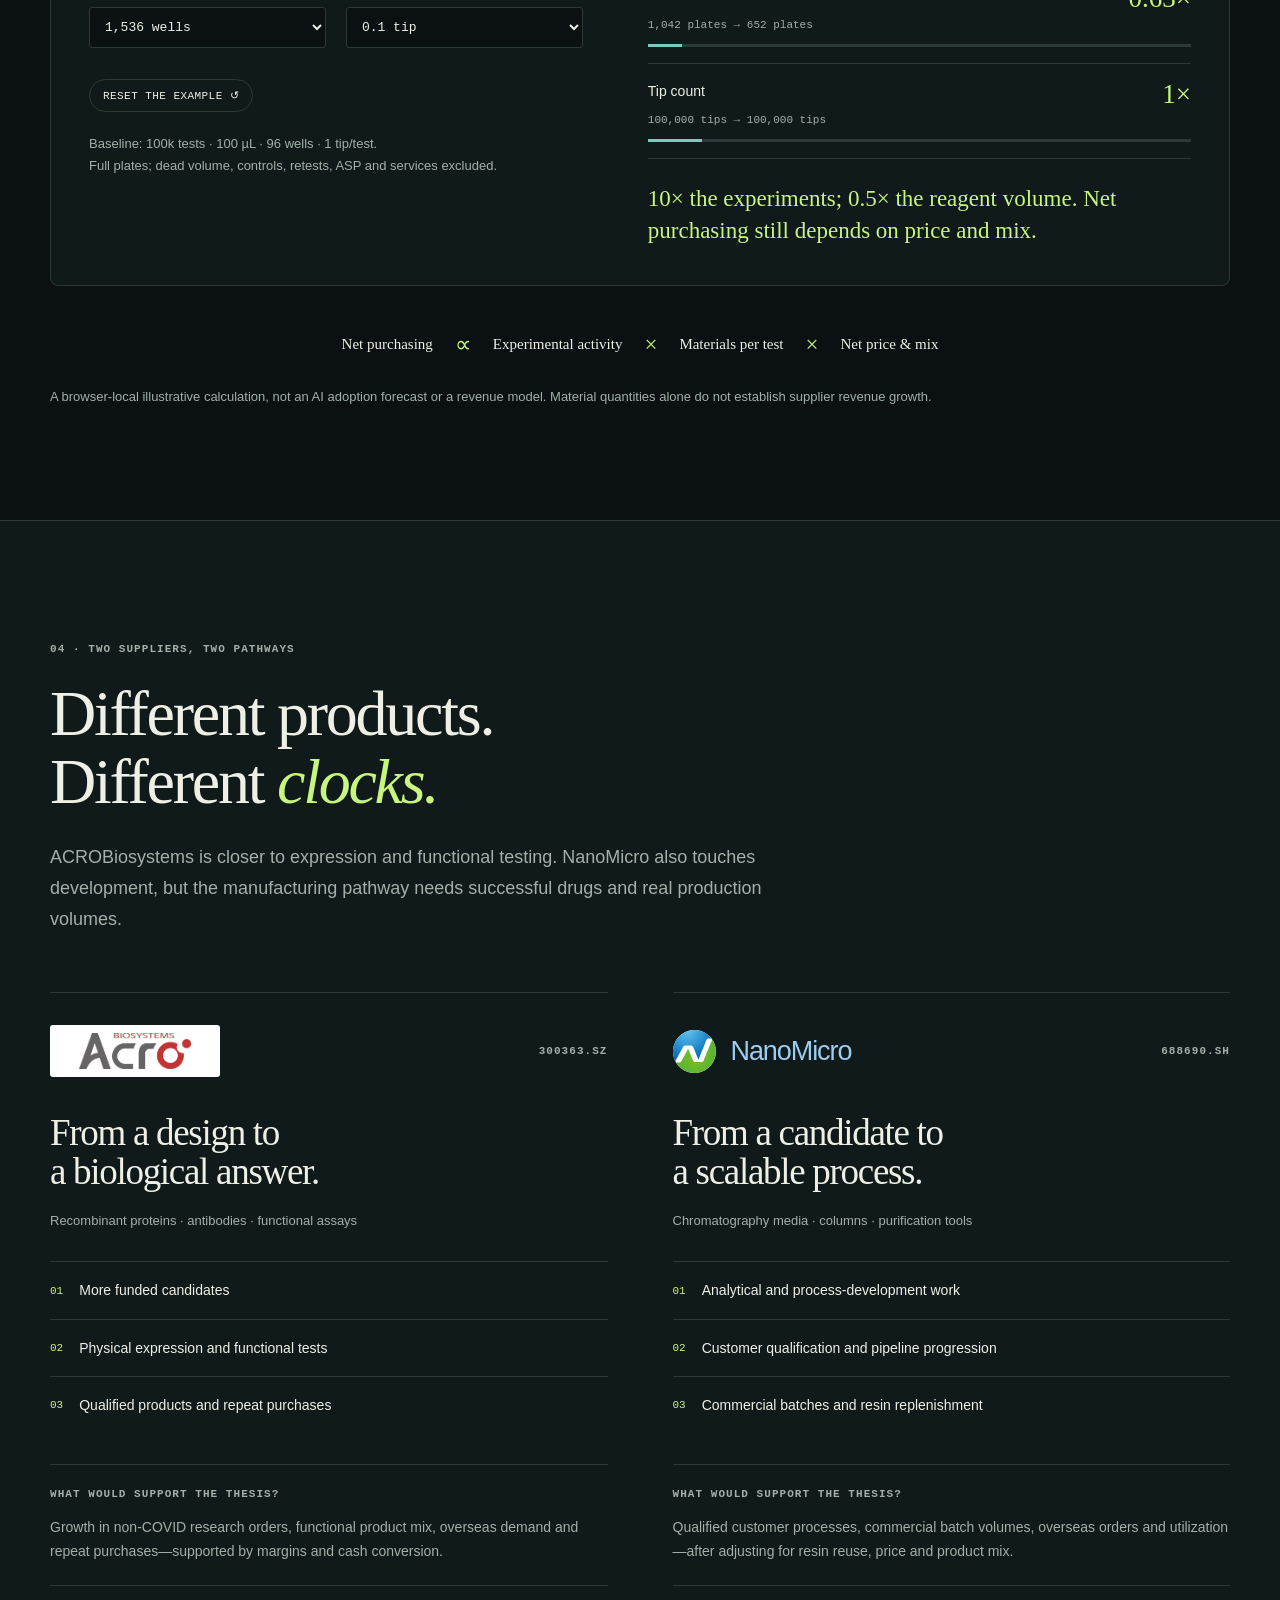
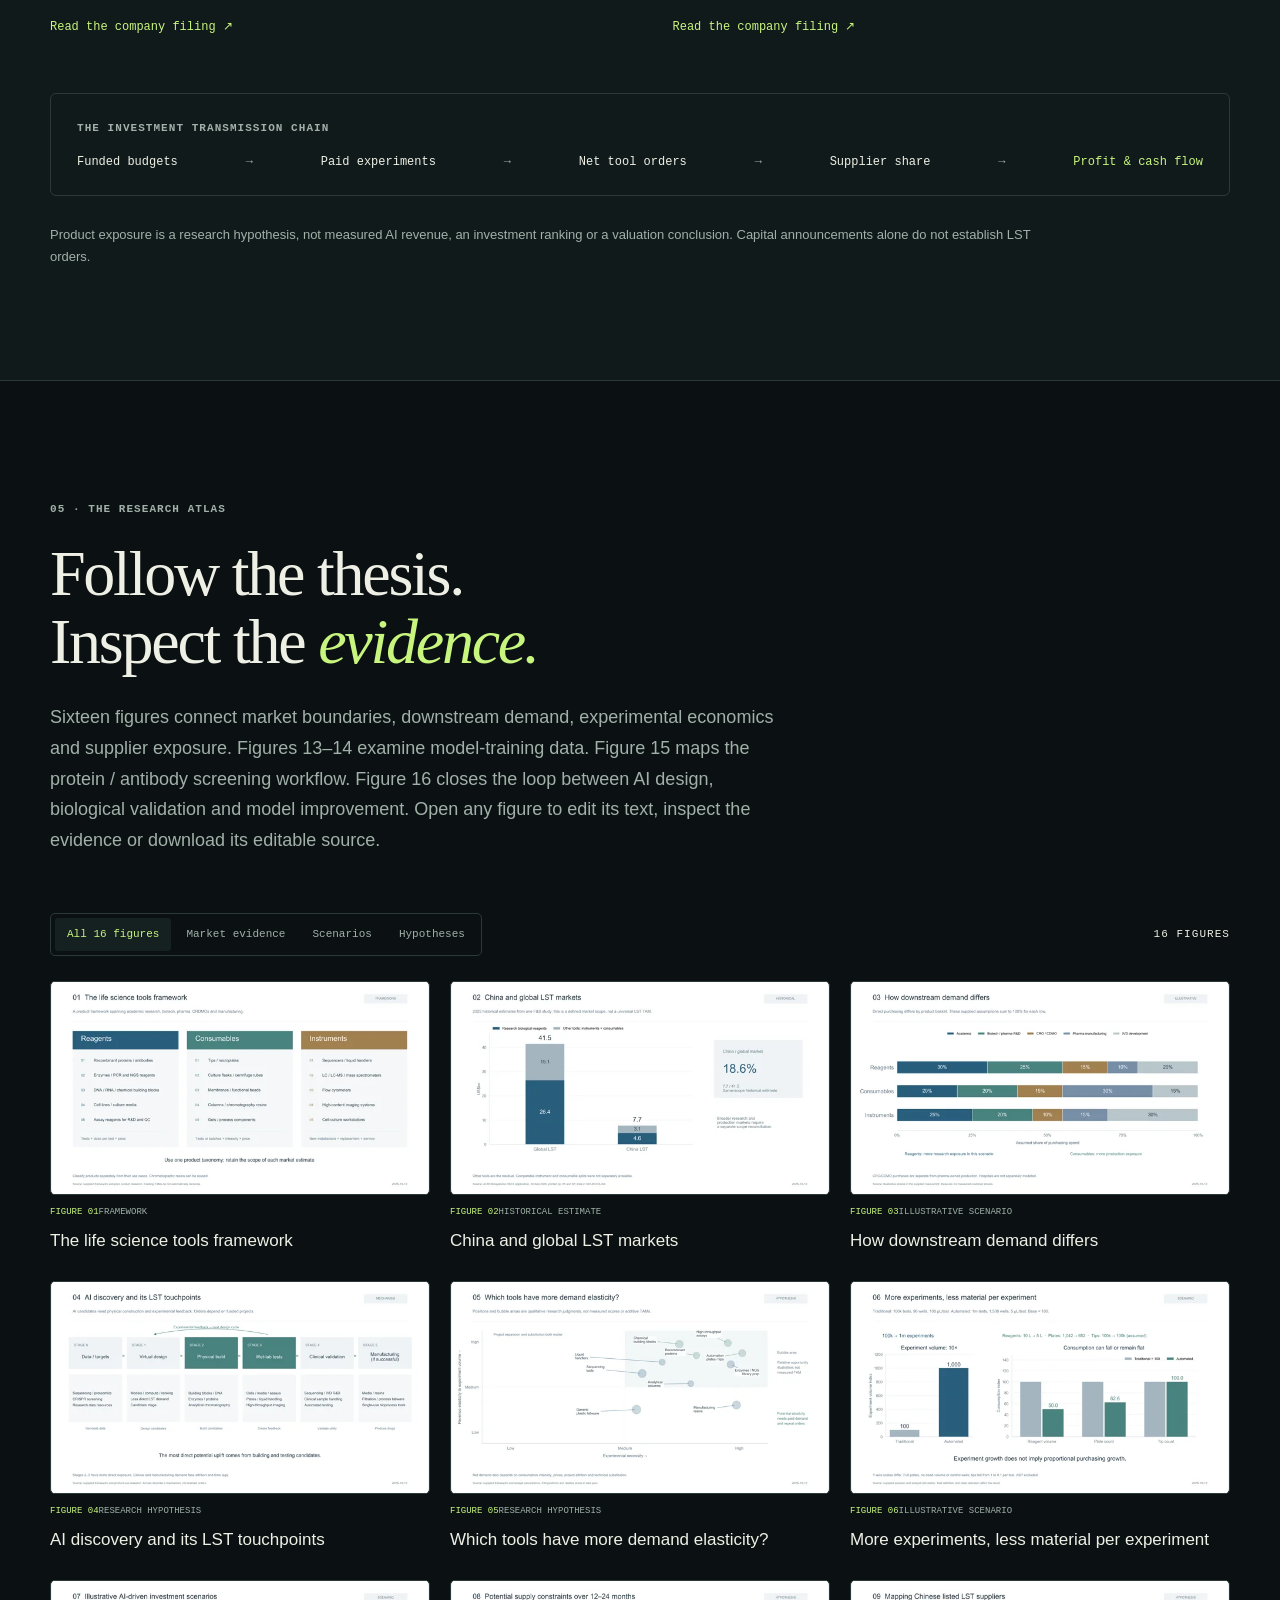
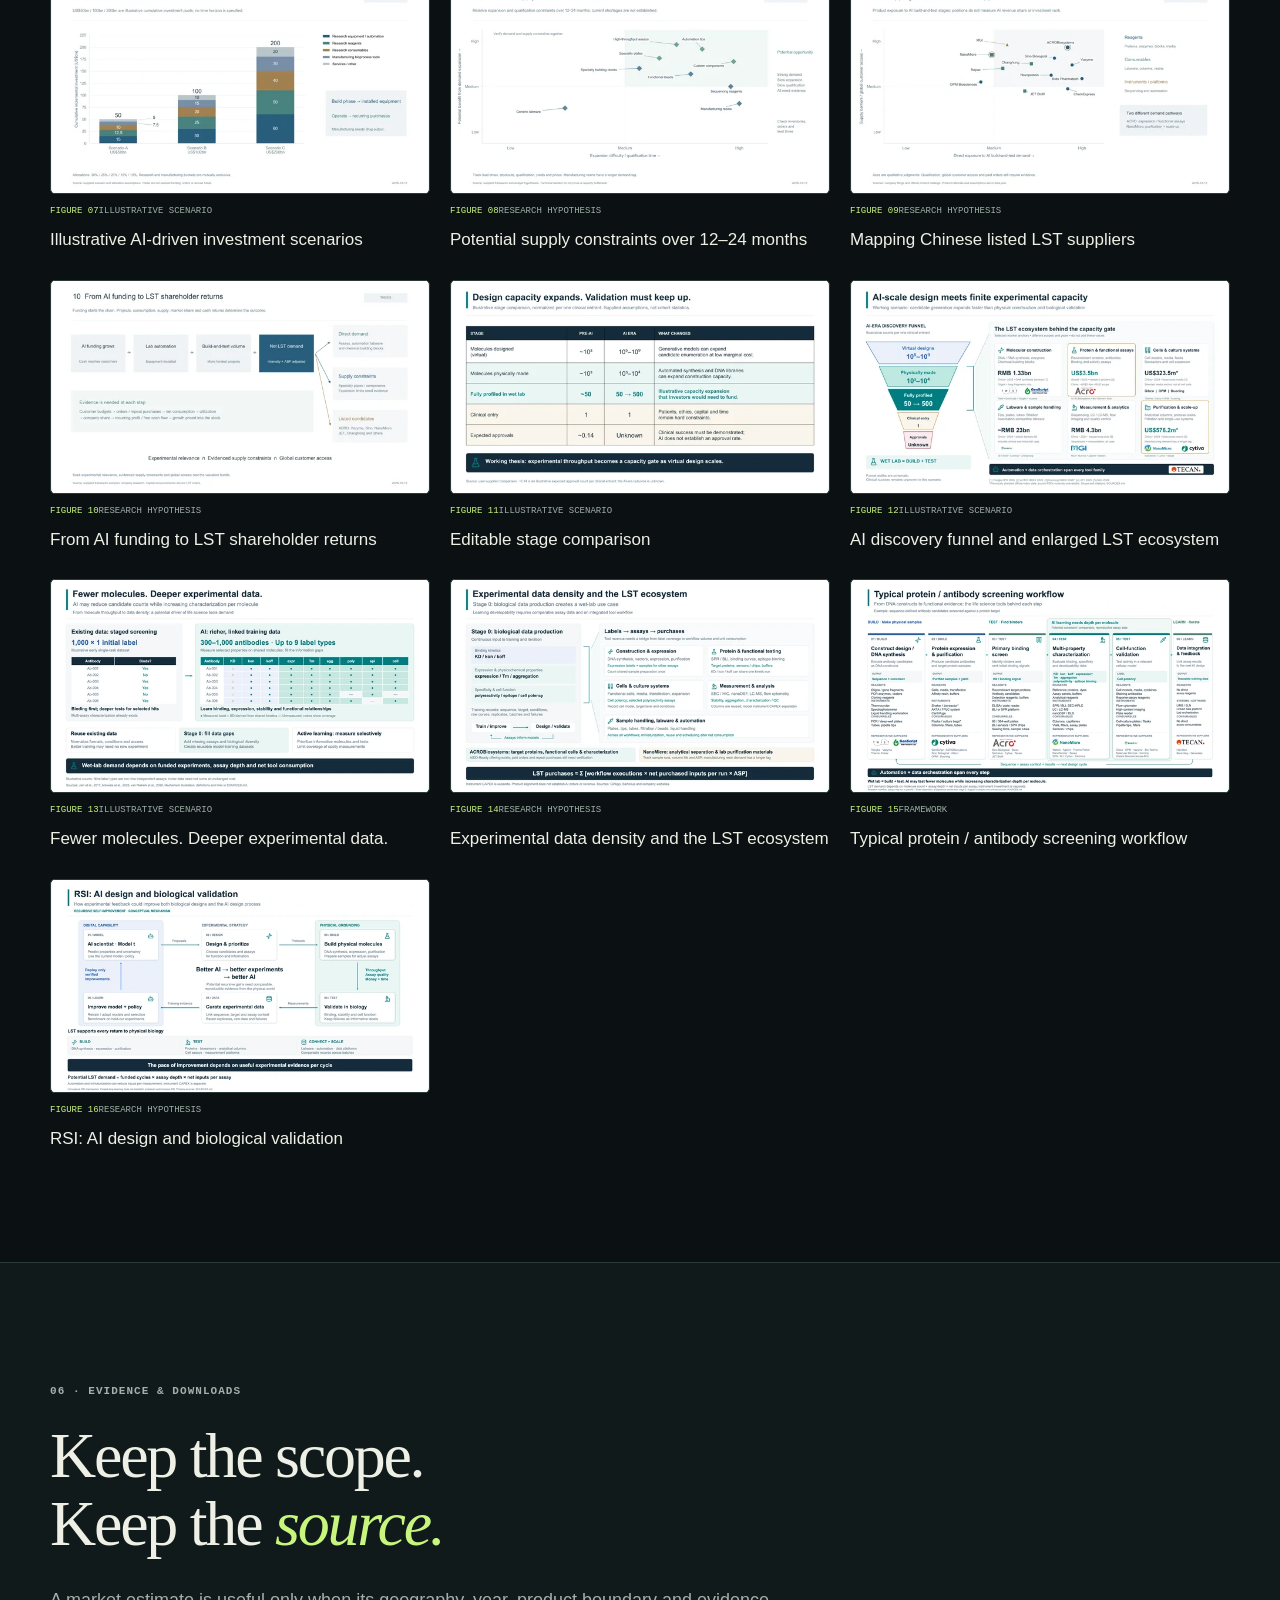
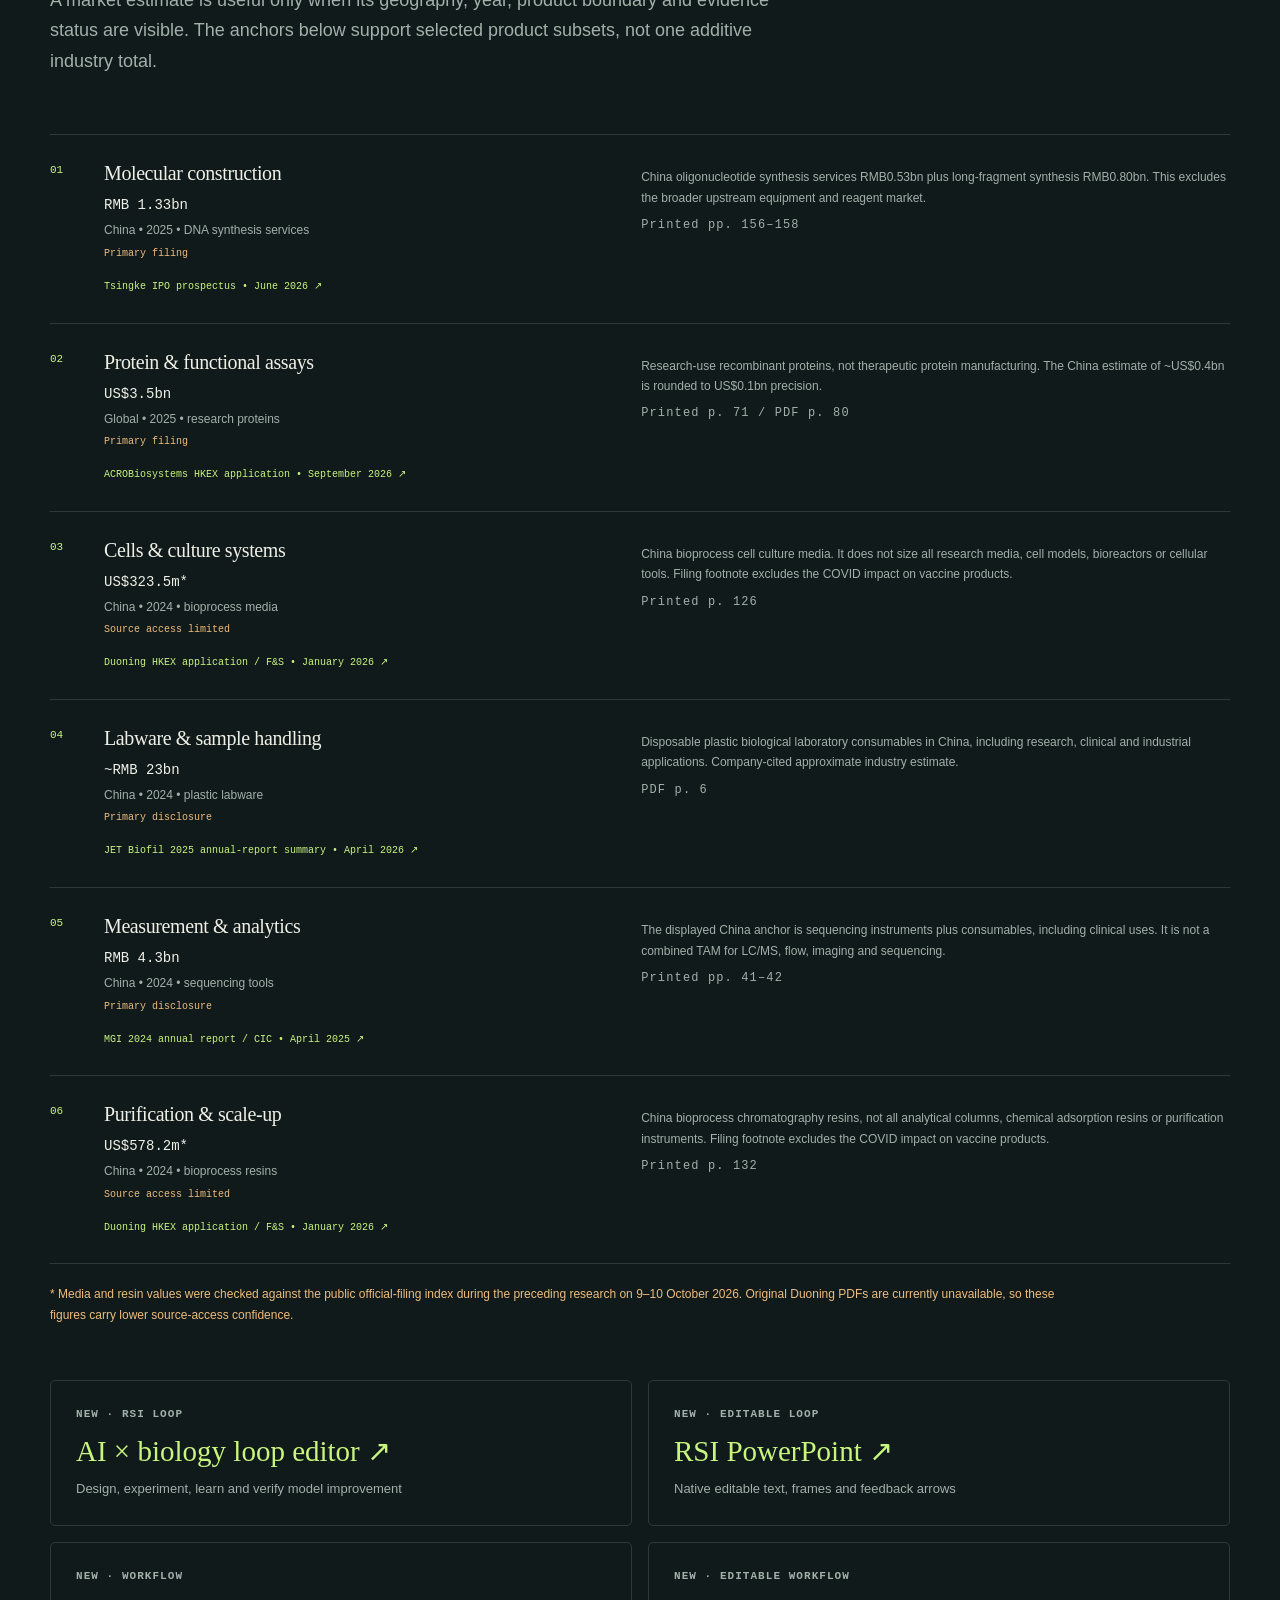
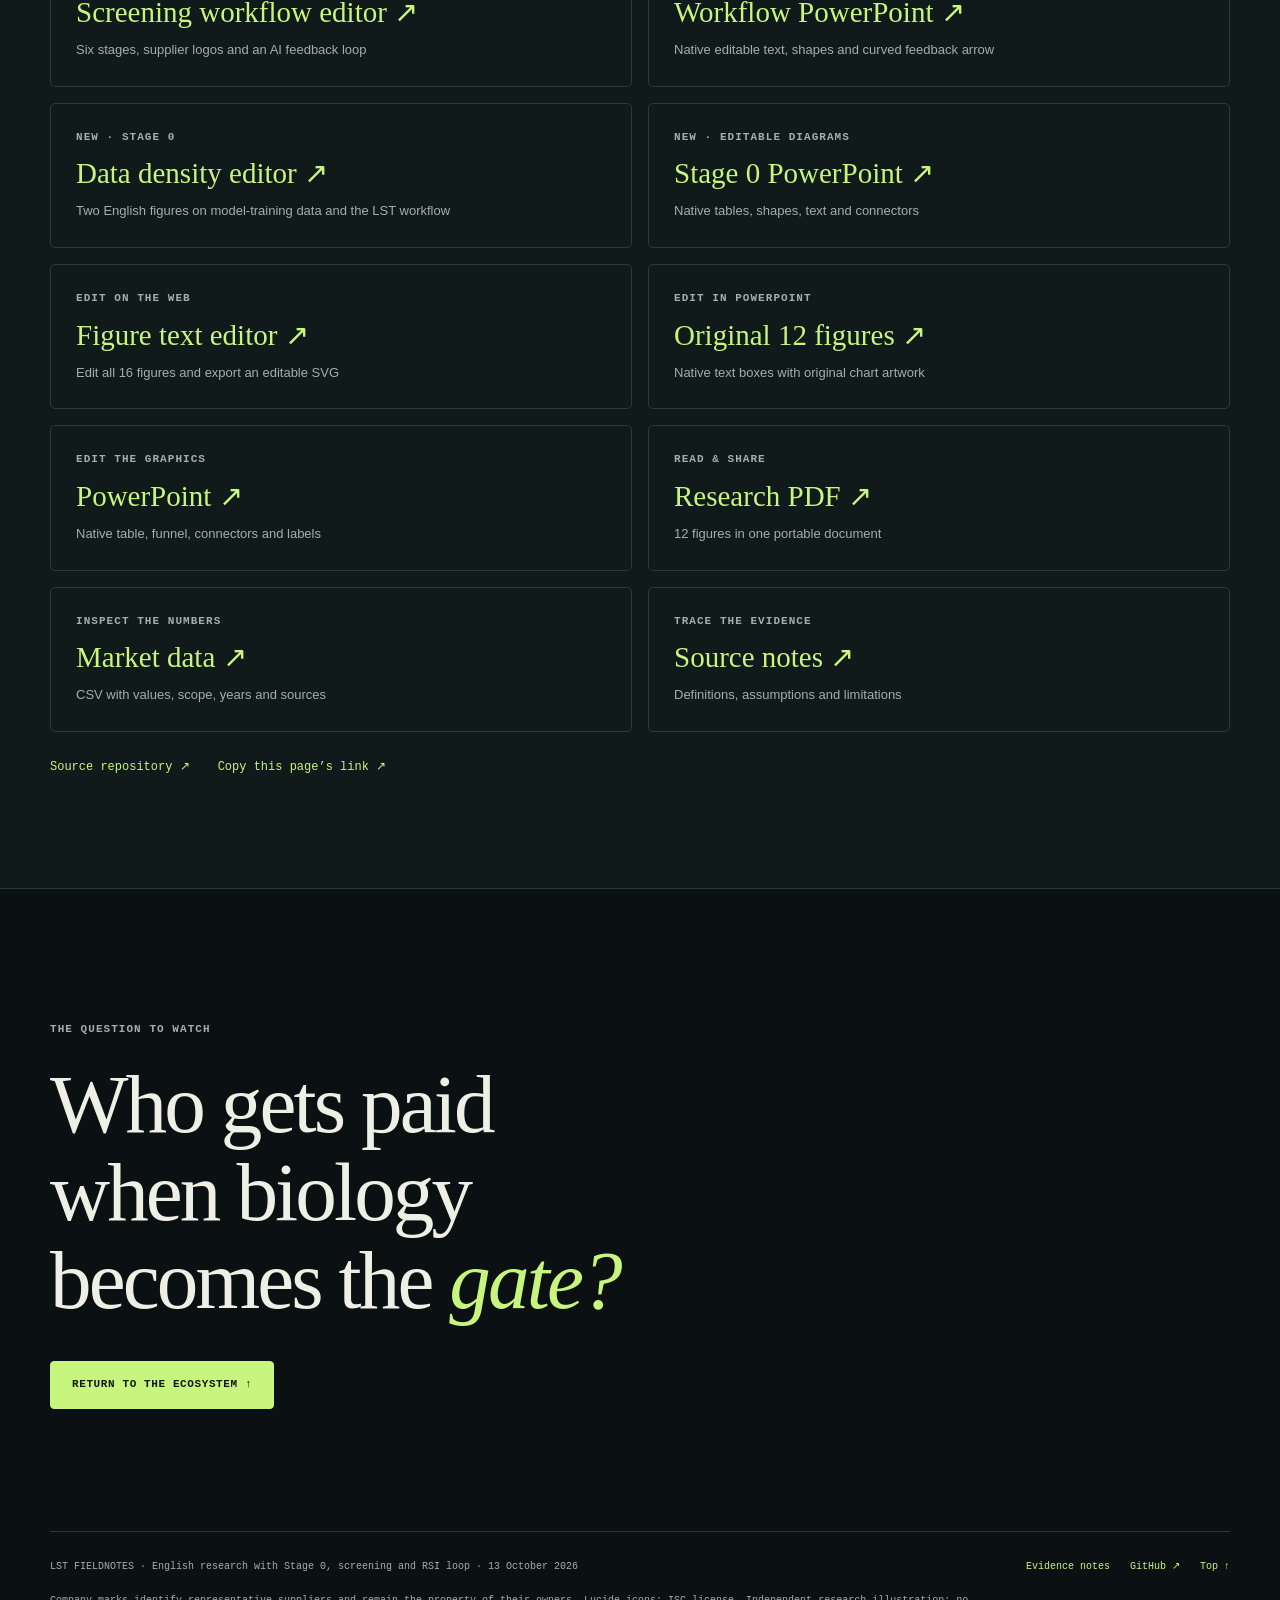
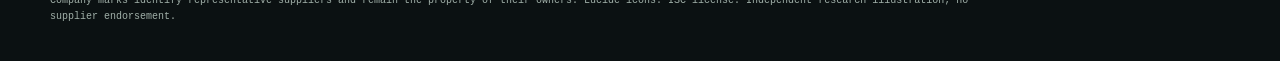
==== commit 32b8517b: "Add editable English RSI loop connecting AI design and biological validation" ====
--- a/v2/index.html
+++ b/v2/index.html
@@ -7,7 +7,7 @@
 <meta property="og:title" content="The Wet-Lab Bottleneck — AI & Life Science Tools"><meta property="og:description" content="When ideas scale, experiments set the pace. An interactive research story."><meta property="og:type" content="website"><meta property="og:url" content="https://wizardzxx-tech.github.io/chart/v2/"><link rel="canonical" href="https://wizardzxx-tech.github.io/chart/v2/"><meta property="og:image" content="https://wizardzxx-tech.github.io/chart/v2/research/png/12_ai_funnel_lst_ecosystem.png">
 <link rel="icon" href="favicon.svg" type="image/svg+xml"><link rel="stylesheet" href="site.css">
 <script>try{const t=localStorage.getItem('lst-theme');if(t==='light')document.documentElement.dataset.theme=t}catch(e){}</script>
-<script type="module" src="site.js?v=workflow-en-20261013"></script>
+<script type="module" src="site.js?v=rsi-en-20261013"></script>
 </head>
 <body>
 <a class="skip" href="#funnel">Skip to the research</a><div class="reading-progress" aria-hidden="true"><i id="reading-progress"></i></div>
@@ -20,10 +20,10 @@
 <section class="section ecosystem-section" id="ecosystem" data-nav><div class="wrap"><header class="section-head"><p class="eyebrow">02 · INSIDE THE WET LAB</p><h2>The tools behind<br>the <em>capacity gate.</em></h2><p>A molecule has to be made, put into a biological system, tested, measured and sometimes scaled. Each step has a different supplier base and a different path to spending.</p></header><div class="ecosystem-toolbar"><div class="segmented" role="group" aria-label="Filter tool families"><button data-family="all" aria-pressed="true">All families</button><button data-family="discovery" aria-pressed="false">Discovery inputs</button><button data-family="bioprocess" aria-pressed="false">Bioprocess anchors</button></div><span class="small-note">Select a family to inspect its scope and evidence ↗</span></div><div id="ecosystem-grid" class="ecosystem-grid" aria-live="polite"></div><div class="automation-strip"><img src="research/assets/icons/bot.svg" alt="" class="line-icon"><div><h3>Automation connects the whole lab.</h3><p>Liquid handling, robotics and data orchestration turn isolated tools into repeatable workflows.</p></div><div class="automation-brand"><img src="research/assets/logos/tecan-trim.png" alt="Tecan"><span>Hamilton · MGI</span></div></div><p class="caption">Buyers include universities and institutes, biotech and pharma, CROs/CDMOs, diagnostics developers and manufacturers. Market anchors size selected subsets; currencies, years and scopes differ. <strong>Do not add them.</strong> Supplier names are representative examples.</p></div></section>
 <section class="section wrap" id="economics" data-nav><header class="section-head"><p class="eyebrow">03 · THE UNIT-ECONOMICS CHECK</p><h2>Ten times the tests.<br><em>Half the reagent?</em></h2><p>Automation changes the denominator. Smaller volumes and denser plates can reduce materials per test, even when experimental activity expands. Move the inputs and see the arithmetic.</p></header><div class="calculator"><div class="calculator-controls"><div class="control"><label for="test-multiplier">Experiment volume <output for="test-multiplier" id="test-value">10×</output></label><input id="test-multiplier" type="range" min="1" max="25" step="1" value="10"></div><div class="control"><label for="test-volume">Reagent per experiment <output for="test-volume" id="volume-value">5 µL</output></label><input id="test-volume" type="range" min="1" max="100" step="1" value="5"></div><div class="control-row"><div class="control"><label for="plate-density">Plate density</label><select id="plate-density"><option value="96">96 wells</option><option value="384">384 wells</option><option value="1536" selected>1,536 wells</option></select></div><div class="control"><label for="tip-rate">Tips per experiment</label><select id="tip-rate"><option value="1">1 tip</option><option value="0.1" selected>0.1 tip</option><option value="0">0 tips (tip-free)</option></select></div></div><button class="pill" id="reset-scenario" type="button">Reset the example ↺</button><p class="small-note">Baseline: 100k tests · 100 µL · 96 wells · 1 tip/test.<br>Full plates; dead volume, controls, retests, ASP and services excluded.</p></div><div class="calculator-results"><p class="eyebrow">MATERIAL QUANTITIES · BASELINE = 1×</p><div id="scenario-results" aria-live="polite"></div><p class="calc-insight" id="scenario-insight">10× more experiments, but only 0.5× the reagent volume.</p></div></div><div class="equation"><span>Net purchasing</span><strong>∝</strong><span>Experimental activity</span><strong>×</strong><span>Materials per test</span><strong>×</strong><span>Net price & mix</span></div><p class="caption">A browser-local illustrative calculation, not an AI adoption forecast or a revenue model. Material quantities alone do not establish supplier revenue growth.</p></section>
 <section class="section company-section" id="companies" data-nav><div class="wrap"><header class="section-head"><p class="eyebrow">04 · TWO SUPPLIERS, TWO PATHWAYS</p><h2>Different products.<br>Different <em>clocks.</em></h2><p>ACROBiosystems is closer to expression and functional testing. NanoMicro also touches development, but the manufacturing pathway needs successful drugs and real production volumes.</p></header><div class="company-comparison"><article class="company"><div class="company-mark"><img src="research/assets/logos/acro-trim.png" alt="ACROBiosystems"><span class="eyebrow">300363.SZ</span></div><h3>From a design to<br>a biological answer.</h3><p class="product-list">Recombinant proteins · antibodies · functional assays</p><ol class="pathway"><li>More funded candidates</li><li>Physical expression and functional tests</li><li>Qualified products and repeat purchases</li></ol><div class="company-watch"><p class="eyebrow">WHAT WOULD SUPPORT THE THESIS?</p><p>Growth in non-COVID research orders, functional product mix, overseas demand and repeat purchases—supported by margins and cash conversion.</p></div><a href="https://www1.hkexnews.hk/app/sehk/2026/108910/documents/sehk26093002651_c.pdf" target="_blank" rel="noopener" class="text-link">Read the company filing ↗</a></article><article class="company"><div class="company-mark nano-mark"><img src="research/assets/logos/nanomicro-emblem.svg" alt=""><b>NanoMicro</b><span class="eyebrow">688690.SH</span></div><h3>From a candidate to<br>a scalable process.</h3><p class="product-list">Chromatography media · columns · purification tools</p><ol class="pathway"><li>Analytical and process-development work</li><li>Customer qualification and pipeline progression</li><li>Commercial batches and resin replenishment</li></ol><div class="company-watch"><p class="eyebrow">WHAT WOULD SUPPORT THE THESIS?</p><p>Qualified customer processes, commercial batch volumes, overseas orders and utilization—after adjusting for resin reuse, price and product mix.</p></div><a href="https://static.cninfo.com.cn/finalpage/2026-04-16/1225107014.PDF" target="_blank" rel="noopener" class="text-link">Read the company filing ↗</a></article></div><div class="funding-chain"><p class="eyebrow">THE INVESTMENT TRANSMISSION CHAIN</p><div><span>Funded budgets</span><b>→</b><span>Paid experiments</span><b>→</b><span>Net tool orders</span><b>→</b><span>Supplier share</span><b>→</b><strong>Profit & cash flow</strong></div></div><p class="caption">Product exposure is a research hypothesis, not measured AI revenue, an investment ranking or a valuation conclusion. Capital announcements alone do not establish LST orders.</p></div></section>
-<section class="section wrap" id="atlas" data-nav><header class="section-head"><p class="eyebrow">05 · THE RESEARCH ATLAS</p><h2>Follow the thesis.<br>Inspect the <em>evidence.</em></h2><p>Fifteen figures connect market boundaries, downstream demand, experimental economics and supplier exposure. Figures 13–14 examine model-training data. Figure 15 maps a protein / antibody screening workflow to reagents, instruments, consumables and suppliers. Open any figure to edit its text, inspect the evidence or download its editable source.</p></header><div class="atlas-toolbar"><div class="segmented" role="group" aria-label="Filter research graphics"><button data-chart-filter="all" aria-pressed="true">All 15 figures</button><button data-chart-filter="Historical estimate" aria-pressed="false">Market evidence</button><button data-chart-filter="Illustrative scenario" aria-pressed="false">Scenarios</button><button data-chart-filter="Research hypothesis" aria-pressed="false">Hypotheses</button></div><span id="chart-count" class="mono">15 FIGURES</span></div><div class="atlas-grid" id="atlas-grid"></div><noscript><p>Download the complete <a href="research/AI_LST_research_graphics.pdf">research PDF</a> to read the charts without JavaScript.</p></noscript></section>
-<section class="section sources-section" id="sources" data-nav><div class="wrap"><header class="section-head"><p class="eyebrow">06 · EVIDENCE & DOWNLOADS</p><h2>Keep the scope.<br>Keep the <em>source.</em></h2><p>A market estimate is useful only when its geography, year, product boundary and evidence status are visible. The anchors below support selected product subsets, not one additive industry total.</p></header><div id="source-list" class="source-list"></div><p class="source-access-note">* Media and resin values were checked against the public official-filing index during the preceding research on 9–10 October 2026. Original Duoning PDFs are currently unavailable, so these figures carry lower source-access confidence.</p><div class="download-grid"><a href="editor.html?figure=15"><span class="eyebrow">NEW · WORKFLOW</span><strong>Screening workflow editor ↗</strong><span>Six stages, supplier logos and an AI feedback loop</span></a><a href="research/editable/Protein_antibody_workflow_editable.pptx" download><span class="eyebrow">NEW · EDITABLE WORKFLOW</span><strong>Workflow PowerPoint ↗</strong><span>Native editable text, shapes and curved feedback arrow</span></a><a href="editor.html?figure=13"><span class="eyebrow">NEW · STAGE 0</span><strong>Data density editor ↗</strong><span>Two English figures on model-training data and the LST workflow</span></a><a href="research/editable/AI_antibody_data_density_editable.pptx" download><span class="eyebrow">NEW · EDITABLE DIAGRAMS</span><strong>Stage 0 PowerPoint ↗</strong><span>Native tables, shapes, text and connectors</span></a><a href="editor.html?figure=12"><span class="eyebrow">EDIT ON THE WEB</span><strong>Figure text editor ↗</strong><span>Edit all 15 figures and export an editable SVG</span></a><a href="research/editable/AI_LST_all_12_text_editable.pptx" download><span class="eyebrow">EDIT IN POWERPOINT</span><strong>Original 12 figures ↗</strong><span>Native text boxes with original chart artwork</span></a><a href="research/editable/AI_LST_editable_research_graphics.pptx" download><span class="eyebrow">EDIT THE GRAPHICS</span><strong>PowerPoint ↗</strong><span>Native table, funnel, connectors and labels</span></a><a href="research/AI_LST_research_graphics.pdf" download><span class="eyebrow">READ & SHARE</span><strong>Research PDF ↗</strong><span>12 figures in one portable document</span></a><a href="research/data/market_anchors.csv" download><span class="eyebrow">INSPECT THE NUMBERS</span><strong>Market data ↗</strong><span>CSV with values, scope, years and sources</span></a><a href="research/SOURCES.md" download><span class="eyebrow">TRACE THE EVIDENCE</span><strong>Source notes ↗</strong><span>Definitions, assumptions and limitations</span></a></div><div class="share-row"><a href="https://github.com/wizardzxx-tech/chart" target="_blank" rel="noopener" class="text-link">Source repository ↗</a><button class="text-link" id="copy-link" type="button">Copy this page’s link ↗</button><span class="small-note" id="share-status" aria-live="polite"></span></div></div></section>
+<section class="section wrap" id="atlas" data-nav><header class="section-head"><p class="eyebrow">05 · THE RESEARCH ATLAS</p><h2>Follow the thesis.<br>Inspect the <em>evidence.</em></h2><p>Sixteen figures connect market boundaries, downstream demand, experimental economics and supplier exposure. Figures 13–14 examine model-training data. Figure 15 maps the protein / antibody screening workflow. Figure 16 closes the loop between AI design, biological validation and model improvement. Open any figure to edit its text, inspect the evidence or download its editable source.</p></header><div class="atlas-toolbar"><div class="segmented" role="group" aria-label="Filter research graphics"><button data-chart-filter="all" aria-pressed="true">All 16 figures</button><button data-chart-filter="Historical estimate" aria-pressed="false">Market evidence</button><button data-chart-filter="Illustrative scenario" aria-pressed="false">Scenarios</button><button data-chart-filter="Research hypothesis" aria-pressed="false">Hypotheses</button></div><span id="chart-count" class="mono">16 FIGURES</span></div><div class="atlas-grid" id="atlas-grid"></div><noscript><p>Download the complete <a href="research/AI_LST_research_graphics.pdf">research PDF</a> to read the charts without JavaScript.</p></noscript></section>
+<section class="section sources-section" id="sources" data-nav><div class="wrap"><header class="section-head"><p class="eyebrow">06 · EVIDENCE & DOWNLOADS</p><h2>Keep the scope.<br>Keep the <em>source.</em></h2><p>A market estimate is useful only when its geography, year, product boundary and evidence status are visible. The anchors below support selected product subsets, not one additive industry total.</p></header><div id="source-list" class="source-list"></div><p class="source-access-note">* Media and resin values were checked against the public official-filing index during the preceding research on 9–10 October 2026. Original Duoning PDFs are currently unavailable, so these figures carry lower source-access confidence.</p><div class="download-grid"><a href="editor.html?figure=16"><span class="eyebrow">NEW · RSI LOOP</span><strong>AI × biology loop editor ↗</strong><span>Design, experiment, learn and verify model improvement</span></a><a href="research/editable/RSI_AI_biology_loop_editable.pptx" download><span class="eyebrow">NEW · EDITABLE LOOP</span><strong>RSI PowerPoint ↗</strong><span>Native editable text, frames and feedback arrows</span></a><a href="editor.html?figure=15"><span class="eyebrow">NEW · WORKFLOW</span><strong>Screening workflow editor ↗</strong><span>Six stages, supplier logos and an AI feedback loop</span></a><a href="research/editable/Protein_antibody_workflow_editable.pptx" download><span class="eyebrow">NEW · EDITABLE WORKFLOW</span><strong>Workflow PowerPoint ↗</strong><span>Native editable text, shapes and curved feedback arrow</span></a><a href="editor.html?figure=13"><span class="eyebrow">NEW · STAGE 0</span><strong>Data density editor ↗</strong><span>Two English figures on model-training data and the LST workflow</span></a><a href="research/editable/AI_antibody_data_density_editable.pptx" download><span class="eyebrow">NEW · EDITABLE DIAGRAMS</span><strong>Stage 0 PowerPoint ↗</strong><span>Native tables, shapes, text and connectors</span></a><a href="editor.html?figure=12"><span class="eyebrow">EDIT ON THE WEB</span><strong>Figure text editor ↗</strong><span>Edit all 16 figures and export an editable SVG</span></a><a href="research/editable/AI_LST_all_12_text_editable.pptx" download><span class="eyebrow">EDIT IN POWERPOINT</span><strong>Original 12 figures ↗</strong><span>Native text boxes with original chart artwork</span></a><a href="research/editable/AI_LST_editable_research_graphics.pptx" download><span class="eyebrow">EDIT THE GRAPHICS</span><strong>PowerPoint ↗</strong><span>Native table, funnel, connectors and labels</span></a><a href="research/AI_LST_research_graphics.pdf" download><span class="eyebrow">READ & SHARE</span><strong>Research PDF ↗</strong><span>12 figures in one portable document</span></a><a href="research/data/market_anchors.csv" download><span class="eyebrow">INSPECT THE NUMBERS</span><strong>Market data ↗</strong><span>CSV with values, scope, years and sources</span></a><a href="research/SOURCES.md" download><span class="eyebrow">TRACE THE EVIDENCE</span><strong>Source notes ↗</strong><span>Definitions, assumptions and limitations</span></a></div><div class="share-row"><a href="https://github.com/wizardzxx-tech/chart" target="_blank" rel="noopener" class="text-link">Source repository ↗</a><button class="text-link" id="copy-link" type="button">Copy this page’s link ↗</button><span class="small-note" id="share-status" aria-live="polite"></span></div></div></section>
 <section class="closing wrap"><p class="eyebrow">THE QUESTION TO WATCH</p><h2>Who gets paid<br>when biology<br>becomes the <em>gate?</em></h2><a class="button primary" href="#ecosystem">Return to the ecosystem ↑</a></section>
-</main><footer class="footer wrap"><p>LST FIELDNOTES · English research with Stage 0 and screening workflow · 13 October 2026</p><div><a href="research/SOURCES.md">Evidence notes</a><a href="https://github.com/wizardzxx-tech/chart" target="_blank" rel="noopener">GitHub ↗</a><a href="#top">Top ↑</a></div><p class="small-note">Company marks identify representative suppliers and remain the property of their owners. Lucide icons: ISC license. Independent research illustration; no supplier endorsement.</p></footer>
+</main><footer class="footer wrap"><p>LST FIELDNOTES · English research with Stage 0, screening and RSI loop · 13 October 2026</p><div><a href="research/SOURCES.md">Evidence notes</a><a href="https://github.com/wizardzxx-tech/chart" target="_blank" rel="noopener">GitHub ↗</a><a href="#top">Top ↑</a></div><p class="small-note">Company marks identify representative suppliers and remain the property of their owners. Lucide icons: ISC license. Independent research illustration; no supplier endorsement.</p></footer>
 <dialog id="detail-dialog" class="detail-dialog"><button class="close-dialog" type="button" aria-label="Close detail">×</button><div id="detail-content"></div></dialog>
 <dialog id="chart-dialog" class="chart-dialog"><button class="close-dialog" type="button" aria-label="Close chart">×</button><div id="chart-content"></div></dialog>
 </body></html>
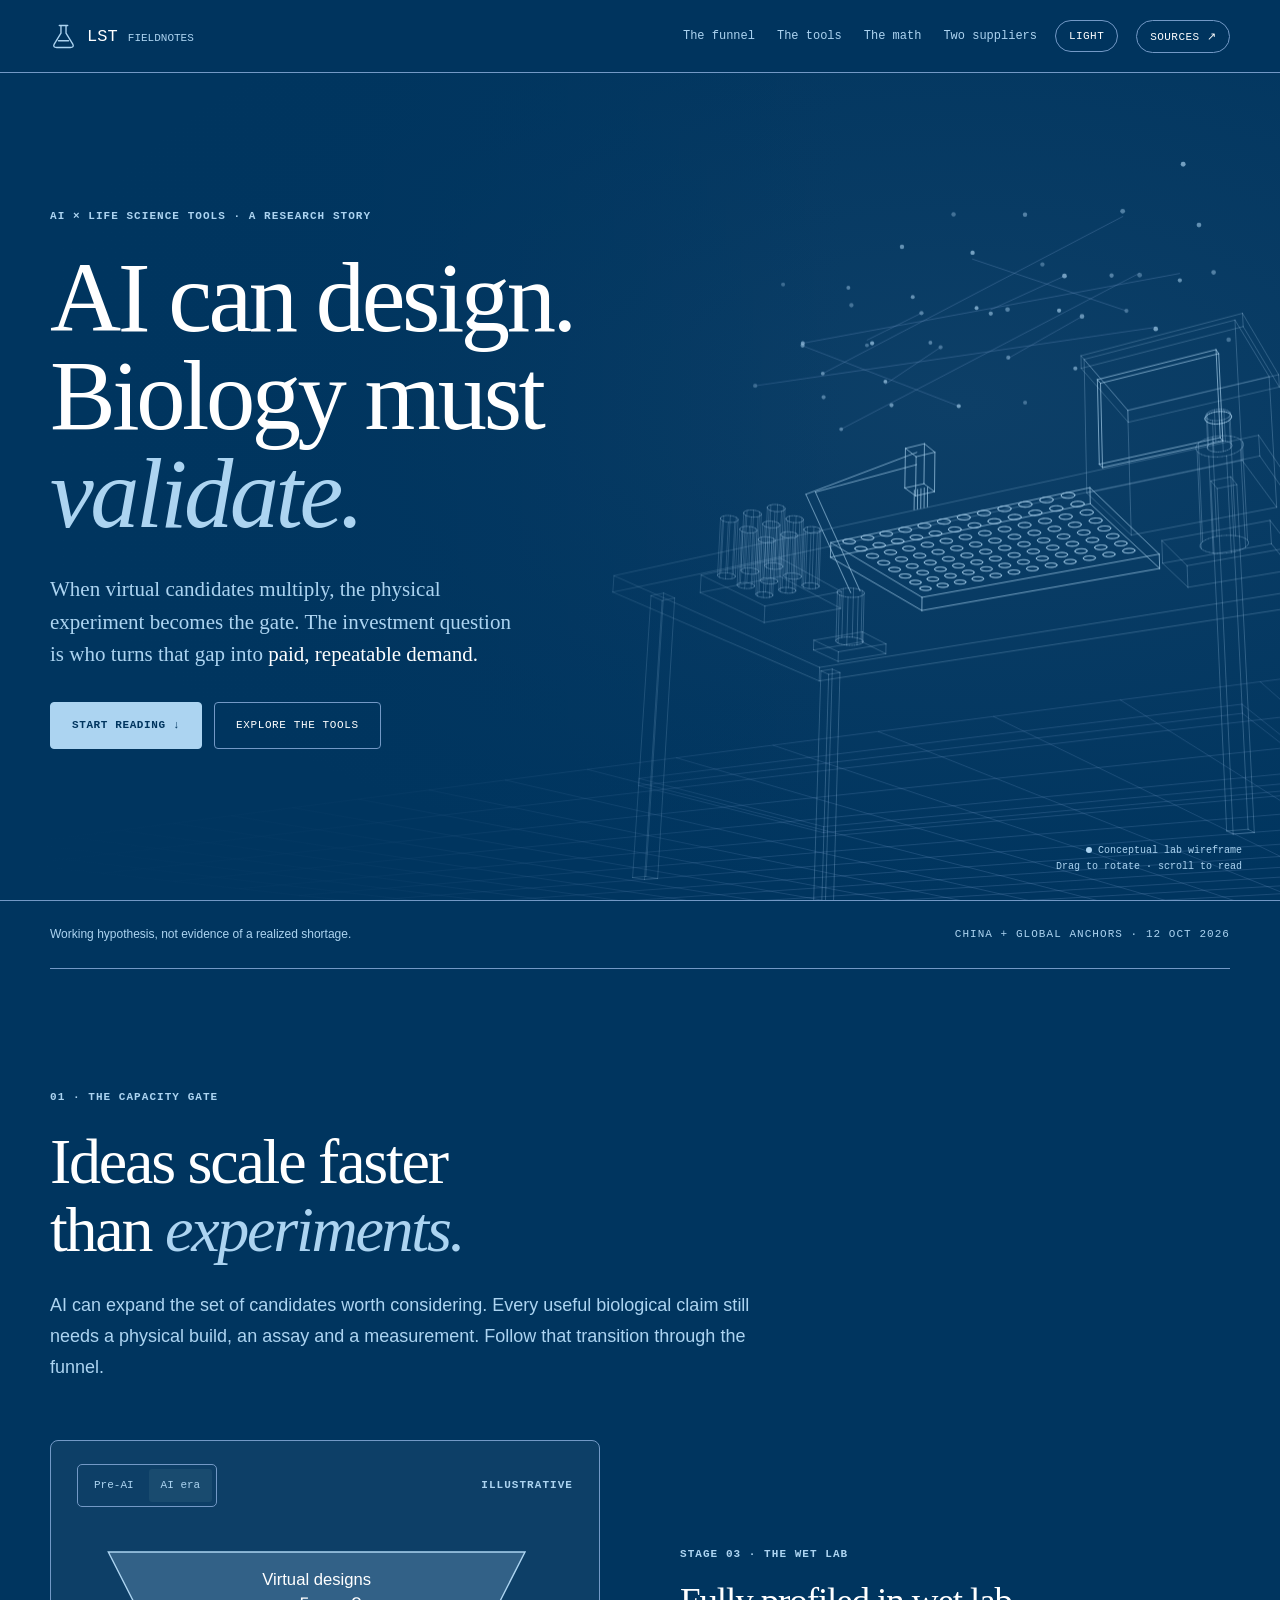
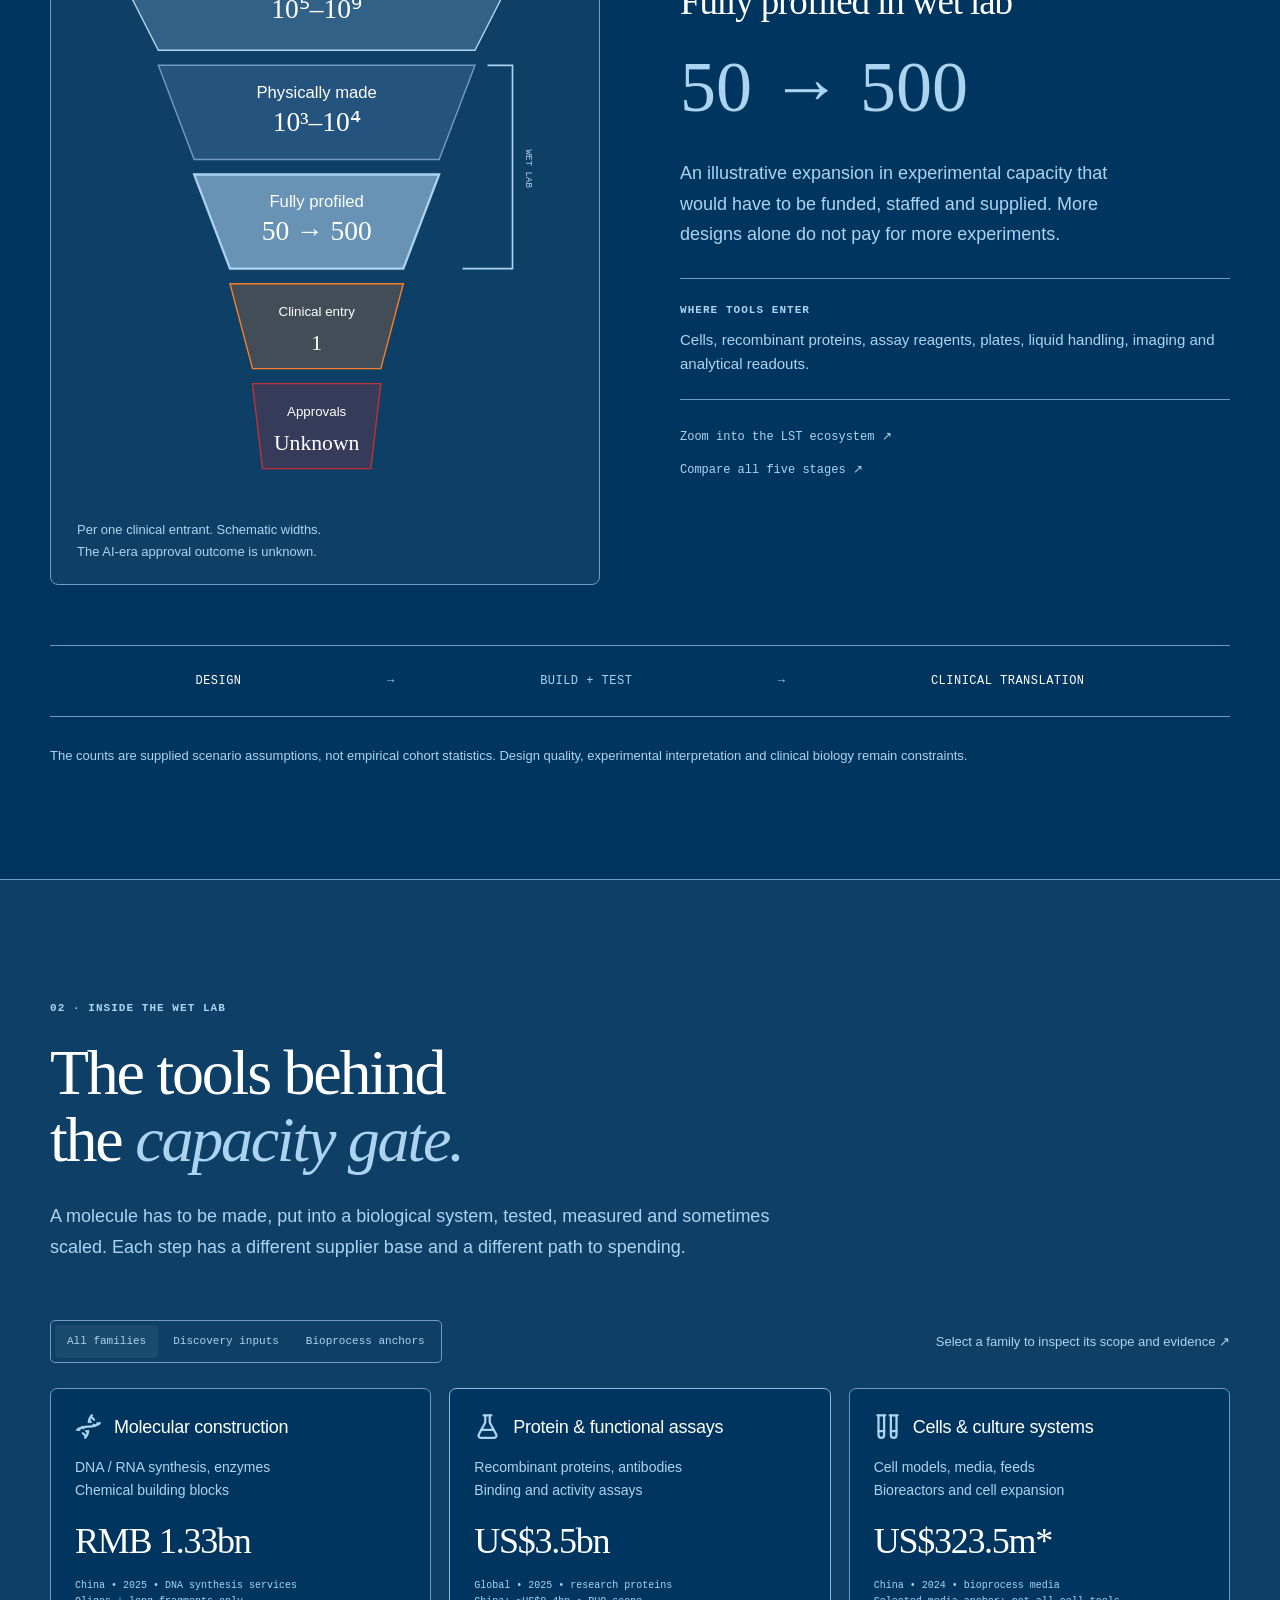
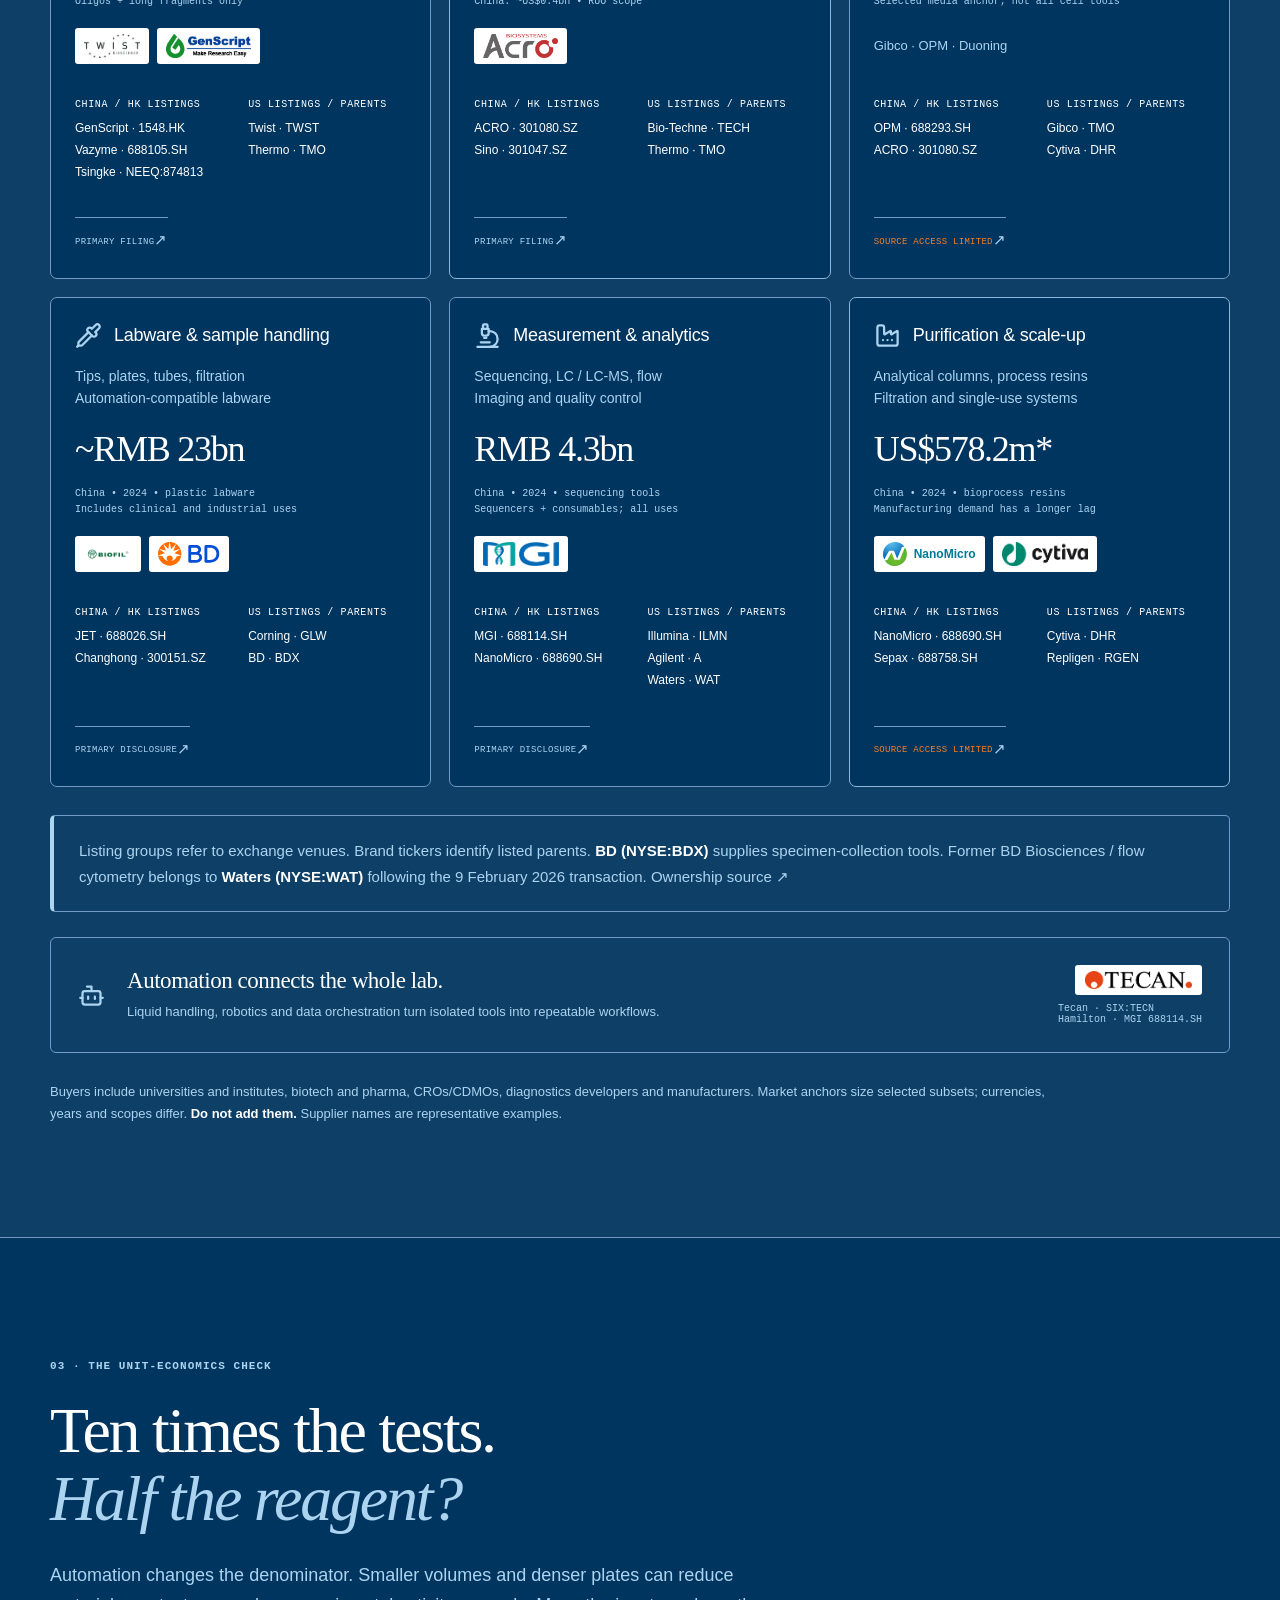
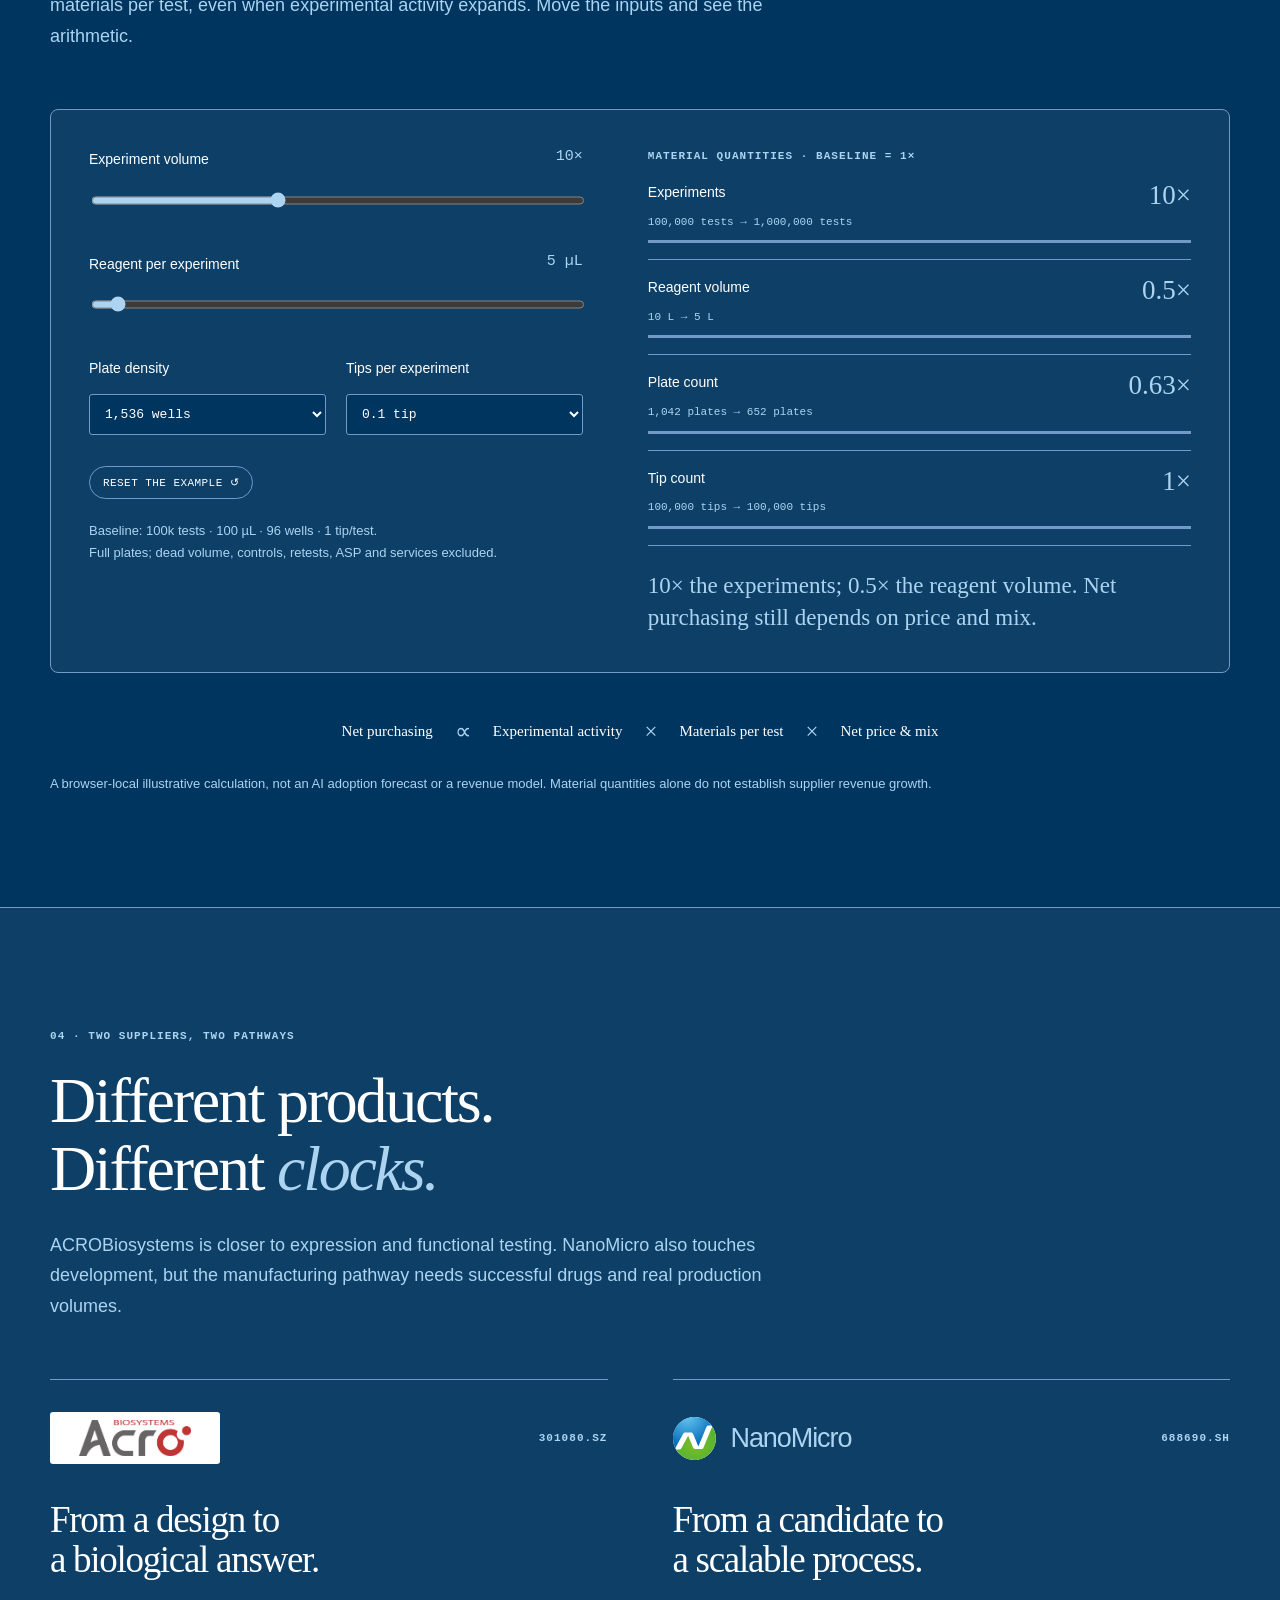
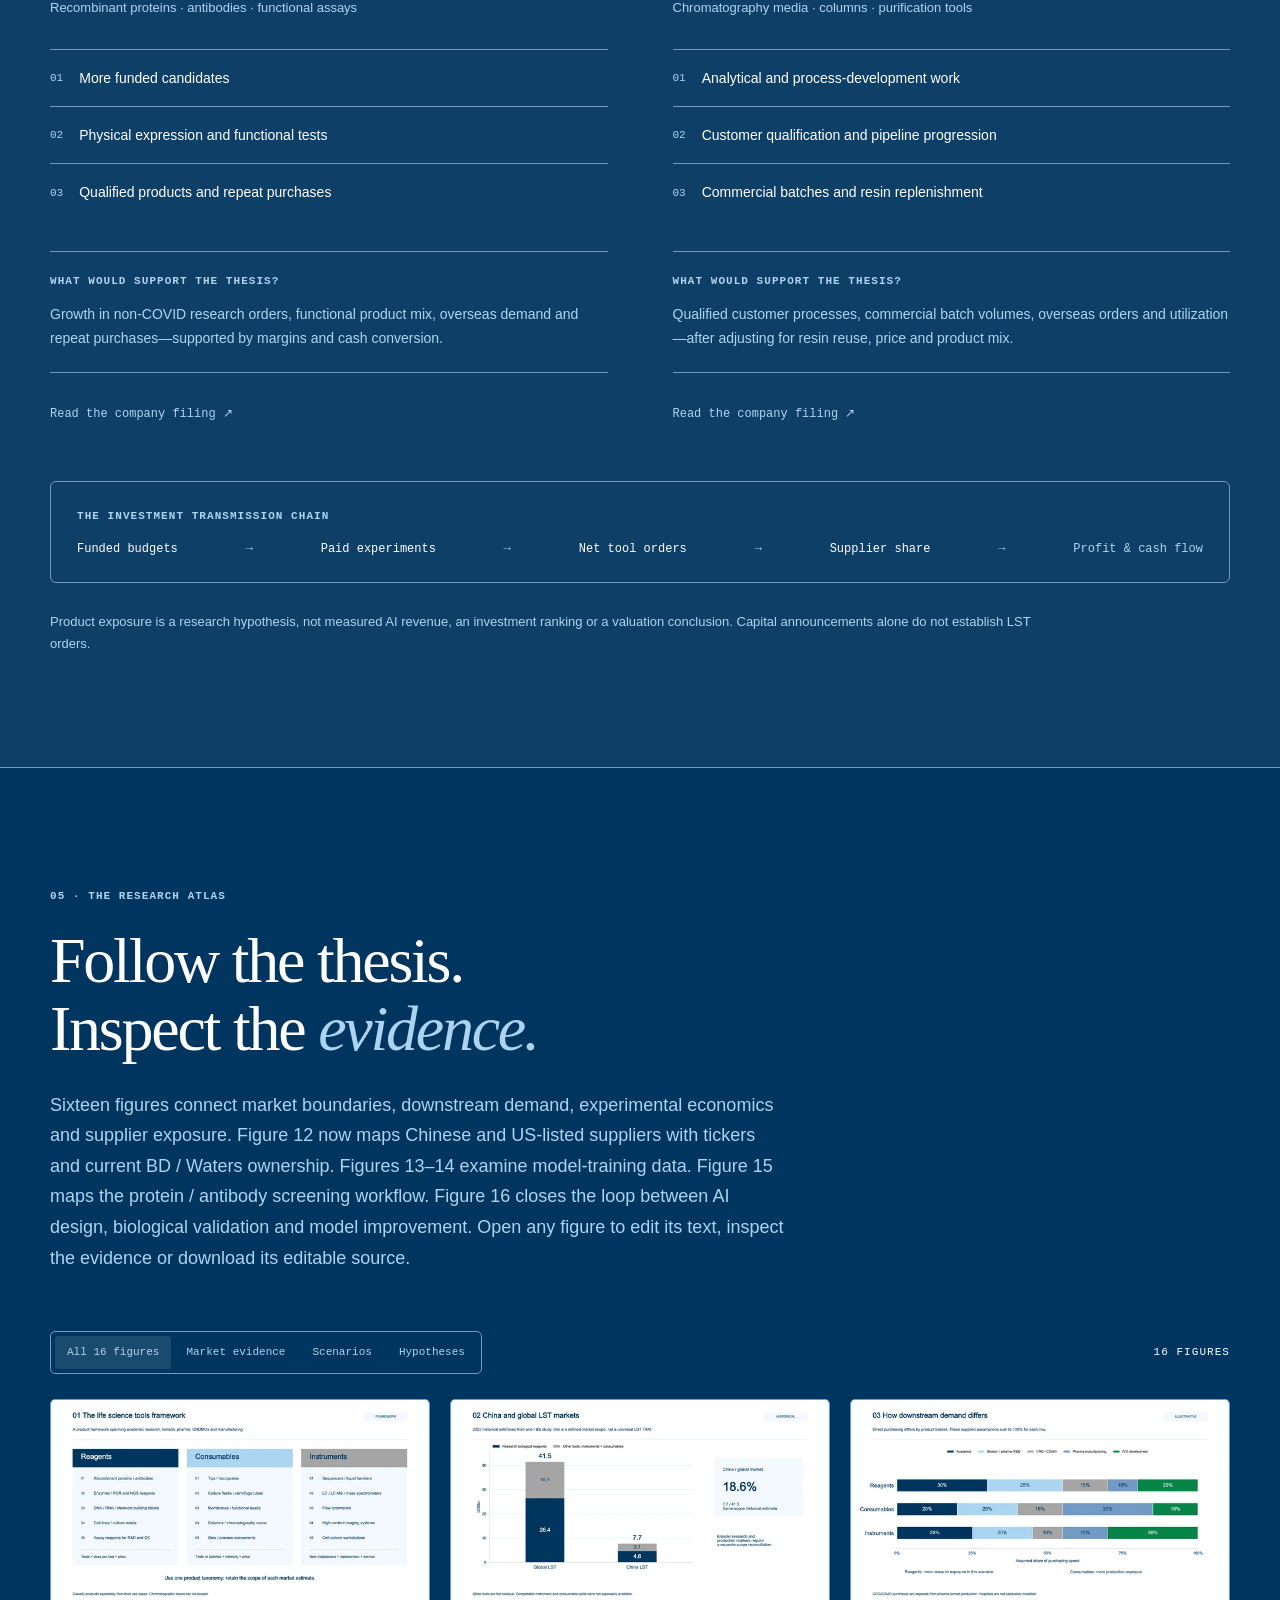
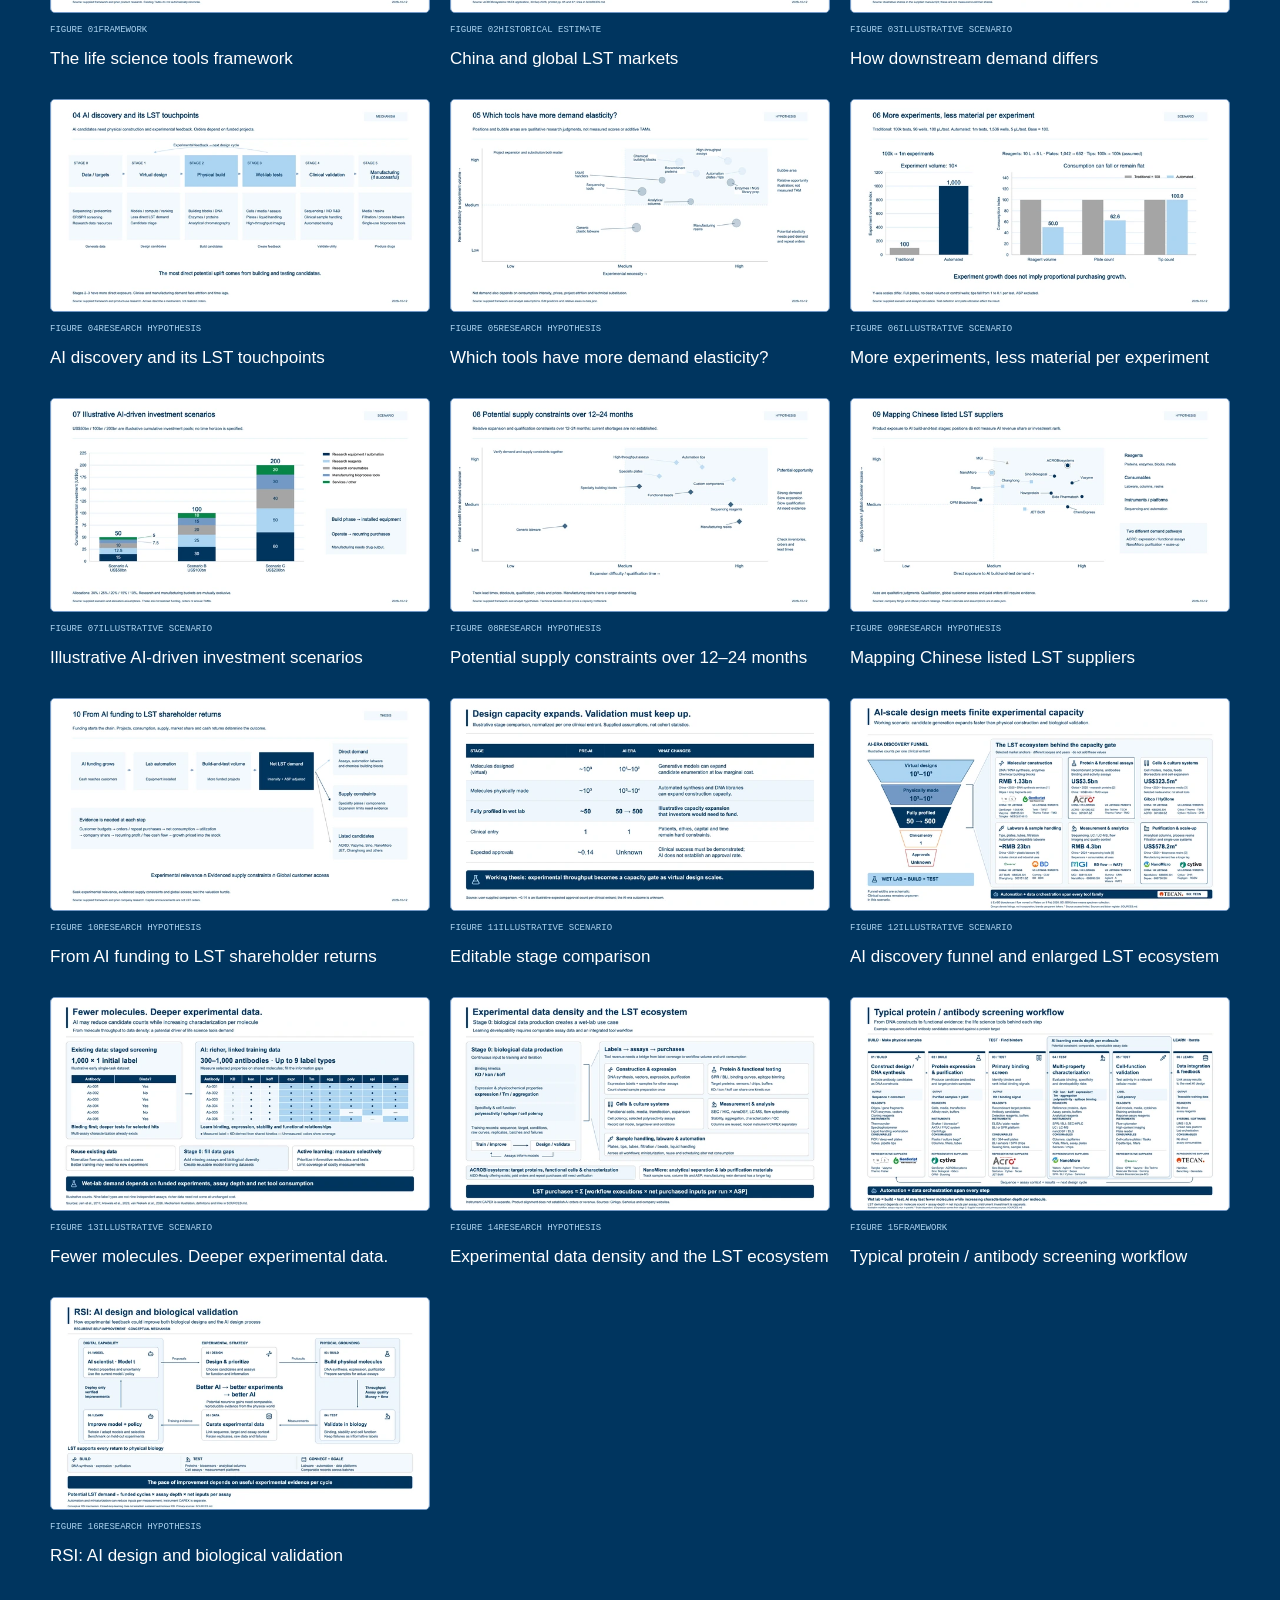
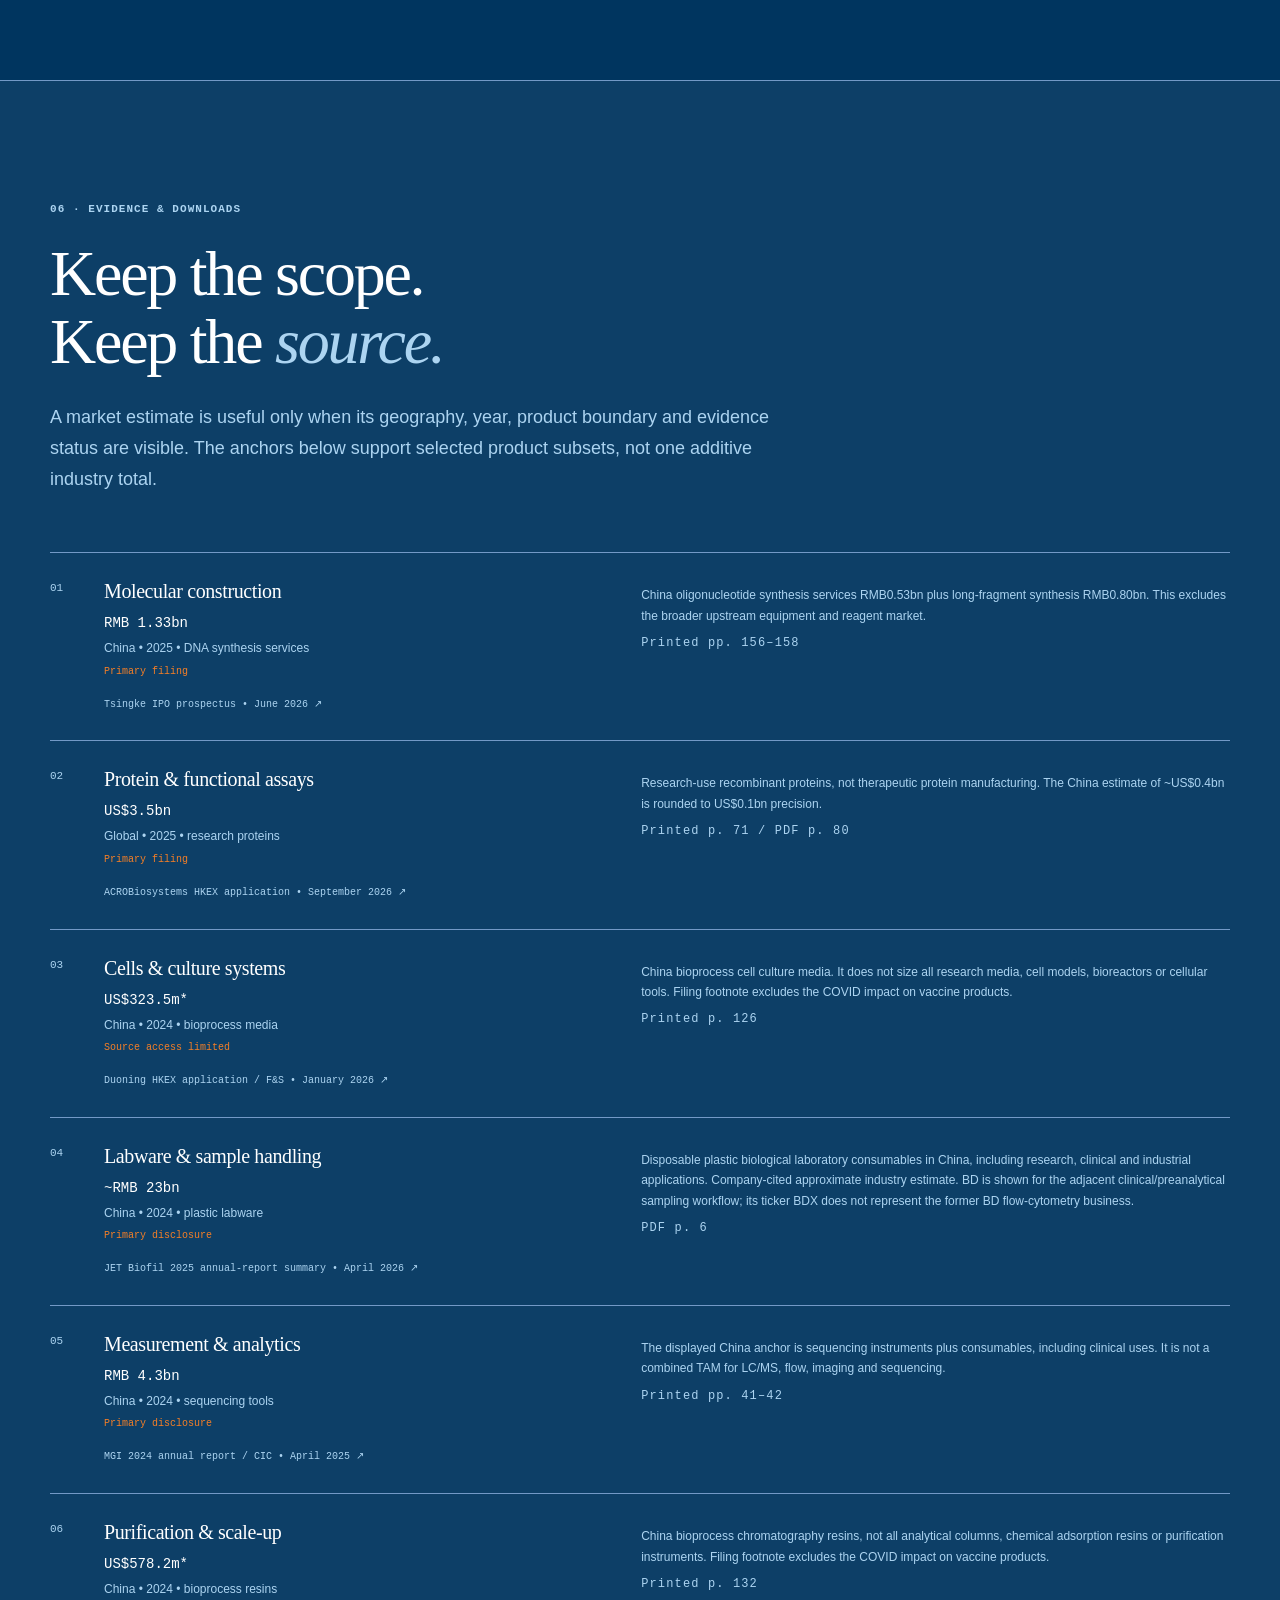
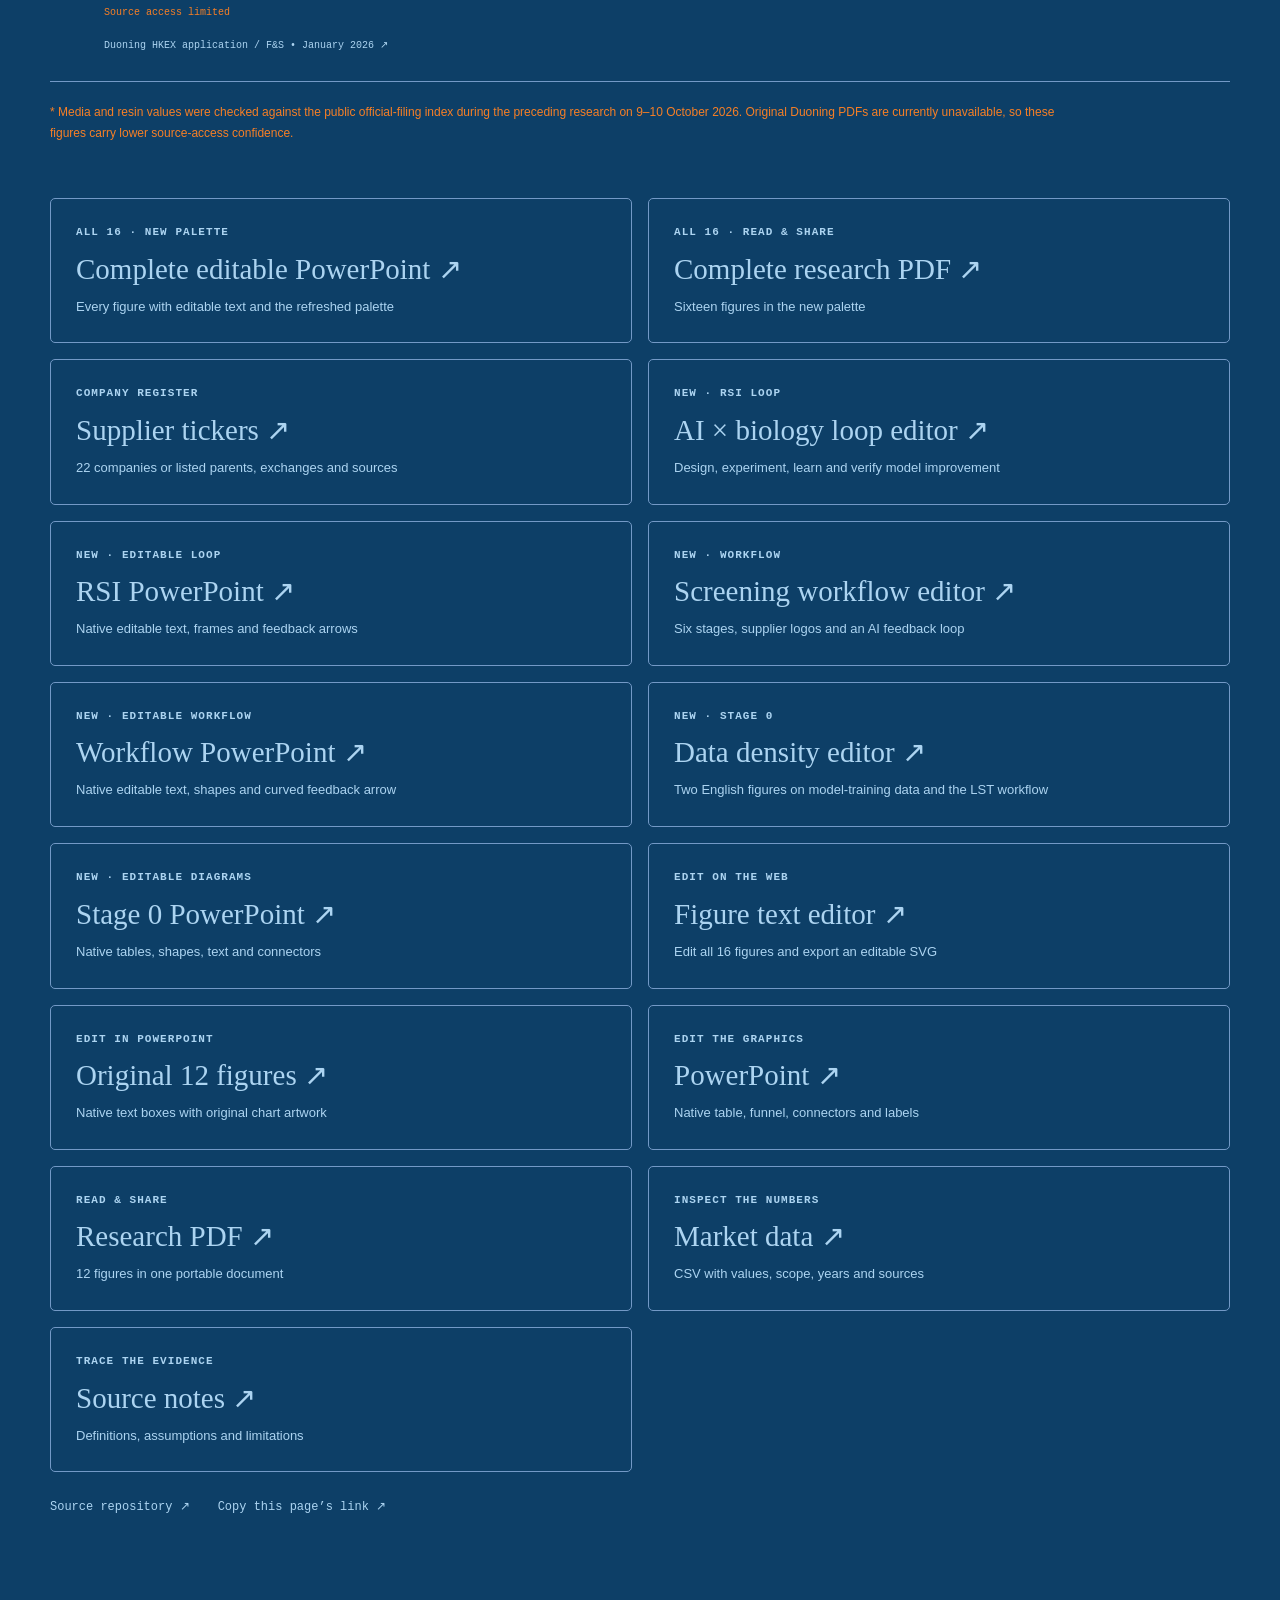
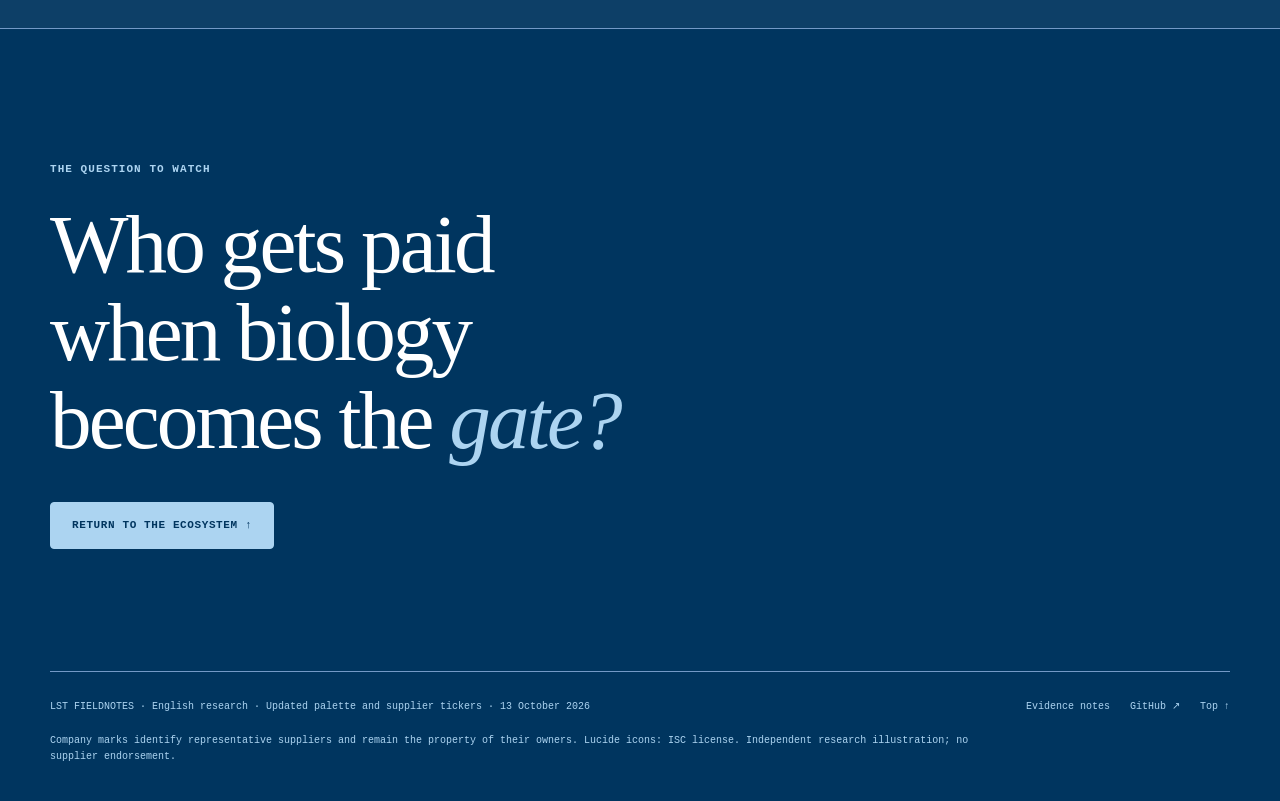
==== commit deed2589: "Apply the supplied palette to all 16 figures and website; add verified supplier tickers and BD owner" ====
--- a/v2/index.html
+++ b/v2/index.html
@@ -5,9 +5,9 @@
 <title>The Wet-Lab Bottleneck — AI & Life Science Tools</title>
 <meta name="description" content="An interactive research story on AI discovery, finite experimental capacity and the life science tools ecosystem. Explore suppliers, sourced market anchors and illustrative demand scenarios.">
 <meta property="og:title" content="The Wet-Lab Bottleneck — AI & Life Science Tools"><meta property="og:description" content="When ideas scale, experiments set the pace. An interactive research story."><meta property="og:type" content="website"><meta property="og:url" content="https://wizardzxx-tech.github.io/chart/v2/"><link rel="canonical" href="https://wizardzxx-tech.github.io/chart/v2/"><meta property="og:image" content="https://wizardzxx-tech.github.io/chart/v2/research/png/12_ai_funnel_lst_ecosystem.png">
-<link rel="icon" href="favicon.svg" type="image/svg+xml"><link rel="stylesheet" href="site.css">
+<link rel="icon" href="favicon.svg" type="image/svg+xml"><link rel="stylesheet" href="site.css?v=palette-v2-20261013">
 <script>try{const t=localStorage.getItem('lst-theme');if(t==='light')document.documentElement.dataset.theme=t}catch(e){}</script>
-<script type="module" src="site.js?v=rsi-en-20261013"></script>
+<script type="module" src="site.js?v=palette-v2-20261013"></script>
 </head>
 <body>
 <a class="skip" href="#funnel">Skip to the research</a><div class="reading-progress" aria-hidden="true"><i id="reading-progress"></i></div>
@@ -17,13 +17,13 @@
 <section class="hero"><canvas id="lab-world" aria-label="Interactive conceptual wireframe of a laboratory bench" role="img"></canvas><div class="hero-shade"></div><div class="wrap hero-content"><p class="eyebrow">AI × LIFE SCIENCE TOOLS · A RESEARCH STORY</p><h1>AI can design.<br>Biology must<br><em>validate.</em></h1><p class="hero-deck">When virtual candidates multiply, the physical experiment becomes the gate. The investment question is who turns that gap into <strong>paid, repeatable demand.</strong></p><div class="hero-actions"><a class="button primary" href="#funnel">Start reading ↓</a><a class="button" href="#ecosystem">Explore the tools</a></div></div><div class="hero-caption"><span class="status-dot"></span>Conceptual lab wireframe<br><span>Drag to rotate · scroll to read</span></div></section>
 <div class="context-strip wrap"><p>Working hypothesis, not evidence of a realized shortage.</p><p class="mono">CHINA + GLOBAL ANCHORS · 12 OCT 2026</p></div>
 <section class="section wrap" id="funnel" data-nav><header class="section-head"><p class="eyebrow">01 · THE CAPACITY GATE</p><h2>Ideas scale faster<br>than <em>experiments.</em></h2><p>AI can expand the set of candidates worth considering. Every useful biological claim still needs a physical build, an assay and a measurement. Follow that transition through the funnel.</p></header><div class="funnel-layout"><div class="funnel-stage"><div class="stage-toolbar"><div class="segmented" role="group" aria-label="Discovery scenario"><button data-era="pre" aria-pressed="false">Pre-AI</button><button data-era="ai" aria-pressed="true">AI era</button></div><span class="eyebrow">ILLUSTRATIVE</span></div><svg id="discovery-funnel" viewBox="0 0 540 690" role="group" aria-label="Illustrative discovery funnel; select a stage"></svg><p class="small-note">Per one clinical entrant. Schematic widths.<br>The AI-era approval outcome is unknown.</p></div><div class="stage-explainer"><p class="eyebrow" id="stage-number">STAGE 03 · THE WET LAB</p><h3 id="stage-title">Fully profiled in wet lab</h3><div class="stage-count" id="stage-count">50 → 500</div><p id="stage-description">An illustrative expansion in experimental capacity that would have to be funded, staffed and supplied.</p><div class="stage-evidence"><p class="eyebrow">WHERE TOOLS ENTER</p><p id="stage-tools">Cells, recombinant proteins, assay reagents, plates, liquid handling and analytical readouts.</p></div><a class="text-link" href="#ecosystem">Zoom into the LST ecosystem ↗</a><button class="text-link" id="open-comparison" type="button">Compare all five stages ↗</button></div></div><div class="thesis-line"><span>DESIGN</span><span class="arrow">→</span><strong>BUILD + TEST</strong><span class="arrow">→</span><span>CLINICAL TRANSLATION</span></div><p class="caption">The counts are supplied scenario assumptions, not empirical cohort statistics. Design quality, experimental interpretation and clinical biology remain constraints.</p></section>
-<section class="section ecosystem-section" id="ecosystem" data-nav><div class="wrap"><header class="section-head"><p class="eyebrow">02 · INSIDE THE WET LAB</p><h2>The tools behind<br>the <em>capacity gate.</em></h2><p>A molecule has to be made, put into a biological system, tested, measured and sometimes scaled. Each step has a different supplier base and a different path to spending.</p></header><div class="ecosystem-toolbar"><div class="segmented" role="group" aria-label="Filter tool families"><button data-family="all" aria-pressed="true">All families</button><button data-family="discovery" aria-pressed="false">Discovery inputs</button><button data-family="bioprocess" aria-pressed="false">Bioprocess anchors</button></div><span class="small-note">Select a family to inspect its scope and evidence ↗</span></div><div id="ecosystem-grid" class="ecosystem-grid" aria-live="polite"></div><div class="automation-strip"><img src="research/assets/icons/bot.svg" alt="" class="line-icon"><div><h3>Automation connects the whole lab.</h3><p>Liquid handling, robotics and data orchestration turn isolated tools into repeatable workflows.</p></div><div class="automation-brand"><img src="research/assets/logos/tecan-trim.png" alt="Tecan"><span>Hamilton · MGI</span></div></div><p class="caption">Buyers include universities and institutes, biotech and pharma, CROs/CDMOs, diagnostics developers and manufacturers. Market anchors size selected subsets; currencies, years and scopes differ. <strong>Do not add them.</strong> Supplier names are representative examples.</p></div></section>
+<section class="section ecosystem-section" id="ecosystem" data-nav><div class="wrap"><header class="section-head"><p class="eyebrow">02 · INSIDE THE WET LAB</p><h2>The tools behind<br>the <em>capacity gate.</em></h2><p>A molecule has to be made, put into a biological system, tested, measured and sometimes scaled. Each step has a different supplier base and a different path to spending.</p></header><div class="ecosystem-toolbar"><div class="segmented" role="group" aria-label="Filter tool families"><button data-family="all" aria-pressed="true">All families</button><button data-family="discovery" aria-pressed="false">Discovery inputs</button><button data-family="bioprocess" aria-pressed="false">Bioprocess anchors</button></div><span class="small-note">Select a family to inspect its scope and evidence ↗</span></div><div id="ecosystem-grid" class="ecosystem-grid" aria-live="polite"></div><p class="ownership-note">Listing groups refer to exchange venues. Brand tickers identify listed parents. <strong>BD (NYSE:BDX)</strong> supplies specimen-collection tools. Former BD Biosciences / flow cytometry belongs to <strong>Waters (NYSE:WAT)</strong> following the 9 February 2026 transaction. <a href="https://investors.bd.com/news-events/press-releases/detail/937/bd-completes-combination-of-biosciences-diagnostic-solutions-business-with-waters-corporation" target="_blank" rel="noopener">Ownership source ↗</a></p><div class="automation-strip"><svg class="line-icon" aria-hidden="true"><use href="research/assets/icon-sprite.svg#bot"></use></svg><div><h3>Automation connects the whole lab.</h3><p>Liquid handling, robotics and data orchestration turn isolated tools into repeatable workflows.</p></div><div class="automation-brand"><img src="research/assets/logos/tecan-trim.png" alt="Tecan"><span>Tecan · SIX:TECN<br>Hamilton · MGI 688114.SH</span></div></div><p class="caption">Buyers include universities and institutes, biotech and pharma, CROs/CDMOs, diagnostics developers and manufacturers. Market anchors size selected subsets; currencies, years and scopes differ. <strong>Do not add them.</strong> Supplier names are representative examples.</p></div></section>
 <section class="section wrap" id="economics" data-nav><header class="section-head"><p class="eyebrow">03 · THE UNIT-ECONOMICS CHECK</p><h2>Ten times the tests.<br><em>Half the reagent?</em></h2><p>Automation changes the denominator. Smaller volumes and denser plates can reduce materials per test, even when experimental activity expands. Move the inputs and see the arithmetic.</p></header><div class="calculator"><div class="calculator-controls"><div class="control"><label for="test-multiplier">Experiment volume <output for="test-multiplier" id="test-value">10×</output></label><input id="test-multiplier" type="range" min="1" max="25" step="1" value="10"></div><div class="control"><label for="test-volume">Reagent per experiment <output for="test-volume" id="volume-value">5 µL</output></label><input id="test-volume" type="range" min="1" max="100" step="1" value="5"></div><div class="control-row"><div class="control"><label for="plate-density">Plate density</label><select id="plate-density"><option value="96">96 wells</option><option value="384">384 wells</option><option value="1536" selected>1,536 wells</option></select></div><div class="control"><label for="tip-rate">Tips per experiment</label><select id="tip-rate"><option value="1">1 tip</option><option value="0.1" selected>0.1 tip</option><option value="0">0 tips (tip-free)</option></select></div></div><button class="pill" id="reset-scenario" type="button">Reset the example ↺</button><p class="small-note">Baseline: 100k tests · 100 µL · 96 wells · 1 tip/test.<br>Full plates; dead volume, controls, retests, ASP and services excluded.</p></div><div class="calculator-results"><p class="eyebrow">MATERIAL QUANTITIES · BASELINE = 1×</p><div id="scenario-results" aria-live="polite"></div><p class="calc-insight" id="scenario-insight">10× more experiments, but only 0.5× the reagent volume.</p></div></div><div class="equation"><span>Net purchasing</span><strong>∝</strong><span>Experimental activity</span><strong>×</strong><span>Materials per test</span><strong>×</strong><span>Net price & mix</span></div><p class="caption">A browser-local illustrative calculation, not an AI adoption forecast or a revenue model. Material quantities alone do not establish supplier revenue growth.</p></section>
-<section class="section company-section" id="companies" data-nav><div class="wrap"><header class="section-head"><p class="eyebrow">04 · TWO SUPPLIERS, TWO PATHWAYS</p><h2>Different products.<br>Different <em>clocks.</em></h2><p>ACROBiosystems is closer to expression and functional testing. NanoMicro also touches development, but the manufacturing pathway needs successful drugs and real production volumes.</p></header><div class="company-comparison"><article class="company"><div class="company-mark"><img src="research/assets/logos/acro-trim.png" alt="ACROBiosystems"><span class="eyebrow">300363.SZ</span></div><h3>From a design to<br>a biological answer.</h3><p class="product-list">Recombinant proteins · antibodies · functional assays</p><ol class="pathway"><li>More funded candidates</li><li>Physical expression and functional tests</li><li>Qualified products and repeat purchases</li></ol><div class="company-watch"><p class="eyebrow">WHAT WOULD SUPPORT THE THESIS?</p><p>Growth in non-COVID research orders, functional product mix, overseas demand and repeat purchases—supported by margins and cash conversion.</p></div><a href="https://www1.hkexnews.hk/app/sehk/2026/108910/documents/sehk26093002651_c.pdf" target="_blank" rel="noopener" class="text-link">Read the company filing ↗</a></article><article class="company"><div class="company-mark nano-mark"><img src="research/assets/logos/nanomicro-emblem.svg" alt=""><b>NanoMicro</b><span class="eyebrow">688690.SH</span></div><h3>From a candidate to<br>a scalable process.</h3><p class="product-list">Chromatography media · columns · purification tools</p><ol class="pathway"><li>Analytical and process-development work</li><li>Customer qualification and pipeline progression</li><li>Commercial batches and resin replenishment</li></ol><div class="company-watch"><p class="eyebrow">WHAT WOULD SUPPORT THE THESIS?</p><p>Qualified customer processes, commercial batch volumes, overseas orders and utilization—after adjusting for resin reuse, price and product mix.</p></div><a href="https://static.cninfo.com.cn/finalpage/2026-04-16/1225107014.PDF" target="_blank" rel="noopener" class="text-link">Read the company filing ↗</a></article></div><div class="funding-chain"><p class="eyebrow">THE INVESTMENT TRANSMISSION CHAIN</p><div><span>Funded budgets</span><b>→</b><span>Paid experiments</span><b>→</b><span>Net tool orders</span><b>→</b><span>Supplier share</span><b>→</b><strong>Profit & cash flow</strong></div></div><p class="caption">Product exposure is a research hypothesis, not measured AI revenue, an investment ranking or a valuation conclusion. Capital announcements alone do not establish LST orders.</p></div></section>
-<section class="section wrap" id="atlas" data-nav><header class="section-head"><p class="eyebrow">05 · THE RESEARCH ATLAS</p><h2>Follow the thesis.<br>Inspect the <em>evidence.</em></h2><p>Sixteen figures connect market boundaries, downstream demand, experimental economics and supplier exposure. Figures 13–14 examine model-training data. Figure 15 maps the protein / antibody screening workflow. Figure 16 closes the loop between AI design, biological validation and model improvement. Open any figure to edit its text, inspect the evidence or download its editable source.</p></header><div class="atlas-toolbar"><div class="segmented" role="group" aria-label="Filter research graphics"><button data-chart-filter="all" aria-pressed="true">All 16 figures</button><button data-chart-filter="Historical estimate" aria-pressed="false">Market evidence</button><button data-chart-filter="Illustrative scenario" aria-pressed="false">Scenarios</button><button data-chart-filter="Research hypothesis" aria-pressed="false">Hypotheses</button></div><span id="chart-count" class="mono">16 FIGURES</span></div><div class="atlas-grid" id="atlas-grid"></div><noscript><p>Download the complete <a href="research/AI_LST_research_graphics.pdf">research PDF</a> to read the charts without JavaScript.</p></noscript></section>
-<section class="section sources-section" id="sources" data-nav><div class="wrap"><header class="section-head"><p class="eyebrow">06 · EVIDENCE & DOWNLOADS</p><h2>Keep the scope.<br>Keep the <em>source.</em></h2><p>A market estimate is useful only when its geography, year, product boundary and evidence status are visible. The anchors below support selected product subsets, not one additive industry total.</p></header><div id="source-list" class="source-list"></div><p class="source-access-note">* Media and resin values were checked against the public official-filing index during the preceding research on 9–10 October 2026. Original Duoning PDFs are currently unavailable, so these figures carry lower source-access confidence.</p><div class="download-grid"><a href="editor.html?figure=16"><span class="eyebrow">NEW · RSI LOOP</span><strong>AI × biology loop editor ↗</strong><span>Design, experiment, learn and verify model improvement</span></a><a href="research/editable/RSI_AI_biology_loop_editable.pptx" download><span class="eyebrow">NEW · EDITABLE LOOP</span><strong>RSI PowerPoint ↗</strong><span>Native editable text, frames and feedback arrows</span></a><a href="editor.html?figure=15"><span class="eyebrow">NEW · WORKFLOW</span><strong>Screening workflow editor ↗</strong><span>Six stages, supplier logos and an AI feedback loop</span></a><a href="research/editable/Protein_antibody_workflow_editable.pptx" download><span class="eyebrow">NEW · EDITABLE WORKFLOW</span><strong>Workflow PowerPoint ↗</strong><span>Native editable text, shapes and curved feedback arrow</span></a><a href="editor.html?figure=13"><span class="eyebrow">NEW · STAGE 0</span><strong>Data density editor ↗</strong><span>Two English figures on model-training data and the LST workflow</span></a><a href="research/editable/AI_antibody_data_density_editable.pptx" download><span class="eyebrow">NEW · EDITABLE DIAGRAMS</span><strong>Stage 0 PowerPoint ↗</strong><span>Native tables, shapes, text and connectors</span></a><a href="editor.html?figure=12"><span class="eyebrow">EDIT ON THE WEB</span><strong>Figure text editor ↗</strong><span>Edit all 16 figures and export an editable SVG</span></a><a href="research/editable/AI_LST_all_12_text_editable.pptx" download><span class="eyebrow">EDIT IN POWERPOINT</span><strong>Original 12 figures ↗</strong><span>Native text boxes with original chart artwork</span></a><a href="research/editable/AI_LST_editable_research_graphics.pptx" download><span class="eyebrow">EDIT THE GRAPHICS</span><strong>PowerPoint ↗</strong><span>Native table, funnel, connectors and labels</span></a><a href="research/AI_LST_research_graphics.pdf" download><span class="eyebrow">READ & SHARE</span><strong>Research PDF ↗</strong><span>12 figures in one portable document</span></a><a href="research/data/market_anchors.csv" download><span class="eyebrow">INSPECT THE NUMBERS</span><strong>Market data ↗</strong><span>CSV with values, scope, years and sources</span></a><a href="research/SOURCES.md" download><span class="eyebrow">TRACE THE EVIDENCE</span><strong>Source notes ↗</strong><span>Definitions, assumptions and limitations</span></a></div><div class="share-row"><a href="https://github.com/wizardzxx-tech/chart" target="_blank" rel="noopener" class="text-link">Source repository ↗</a><button class="text-link" id="copy-link" type="button">Copy this page’s link ↗</button><span class="small-note" id="share-status" aria-live="polite"></span></div></div></section>
+<section class="section company-section" id="companies" data-nav><div class="wrap"><header class="section-head"><p class="eyebrow">04 · TWO SUPPLIERS, TWO PATHWAYS</p><h2>Different products.<br>Different <em>clocks.</em></h2><p>ACROBiosystems is closer to expression and functional testing. NanoMicro also touches development, but the manufacturing pathway needs successful drugs and real production volumes.</p></header><div class="company-comparison"><article class="company"><div class="company-mark"><img src="research/assets/logos/acro-trim.png" alt="ACROBiosystems"><span class="eyebrow">301080.SZ</span></div><h3>From a design to<br>a biological answer.</h3><p class="product-list">Recombinant proteins · antibodies · functional assays</p><ol class="pathway"><li>More funded candidates</li><li>Physical expression and functional tests</li><li>Qualified products and repeat purchases</li></ol><div class="company-watch"><p class="eyebrow">WHAT WOULD SUPPORT THE THESIS?</p><p>Growth in non-COVID research orders, functional product mix, overseas demand and repeat purchases—supported by margins and cash conversion.</p></div><a href="https://www1.hkexnews.hk/app/sehk/2026/108910/documents/sehk26093002651_c.pdf" target="_blank" rel="noopener" class="text-link">Read the company filing ↗</a></article><article class="company"><div class="company-mark nano-mark"><img src="research/assets/logos/nanomicro-emblem.svg" alt=""><b>NanoMicro</b><span class="eyebrow">688690.SH</span></div><h3>From a candidate to<br>a scalable process.</h3><p class="product-list">Chromatography media · columns · purification tools</p><ol class="pathway"><li>Analytical and process-development work</li><li>Customer qualification and pipeline progression</li><li>Commercial batches and resin replenishment</li></ol><div class="company-watch"><p class="eyebrow">WHAT WOULD SUPPORT THE THESIS?</p><p>Qualified customer processes, commercial batch volumes, overseas orders and utilization—after adjusting for resin reuse, price and product mix.</p></div><a href="https://static.cninfo.com.cn/finalpage/2026-04-16/1225107014.PDF" target="_blank" rel="noopener" class="text-link">Read the company filing ↗</a></article></div><div class="funding-chain"><p class="eyebrow">THE INVESTMENT TRANSMISSION CHAIN</p><div><span>Funded budgets</span><b>→</b><span>Paid experiments</span><b>→</b><span>Net tool orders</span><b>→</b><span>Supplier share</span><b>→</b><strong>Profit & cash flow</strong></div></div><p class="caption">Product exposure is a research hypothesis, not measured AI revenue, an investment ranking or a valuation conclusion. Capital announcements alone do not establish LST orders.</p></div></section>
+<section class="section wrap" id="atlas" data-nav><header class="section-head"><p class="eyebrow">05 · THE RESEARCH ATLAS</p><h2>Follow the thesis.<br>Inspect the <em>evidence.</em></h2><p>Sixteen figures connect market boundaries, downstream demand, experimental economics and supplier exposure. Figure 12 now maps Chinese and US-listed suppliers with tickers and current BD / Waters ownership. Figures 13–14 examine model-training data. Figure 15 maps the protein / antibody screening workflow. Figure 16 closes the loop between AI design, biological validation and model improvement. Open any figure to edit its text, inspect the evidence or download its editable source.</p></header><div class="atlas-toolbar"><div class="segmented" role="group" aria-label="Filter research graphics"><button data-chart-filter="all" aria-pressed="true">All 16 figures</button><button data-chart-filter="Historical estimate" aria-pressed="false">Market evidence</button><button data-chart-filter="Illustrative scenario" aria-pressed="false">Scenarios</button><button data-chart-filter="Research hypothesis" aria-pressed="false">Hypotheses</button></div><span id="chart-count" class="mono">16 FIGURES</span></div><div class="atlas-grid" id="atlas-grid"></div><noscript><p>Download the complete <a href="research/AI_LST_research_graphics.pdf">research PDF</a> to read the charts without JavaScript.</p></noscript></section>
+<section class="section sources-section" id="sources" data-nav><div class="wrap"><header class="section-head"><p class="eyebrow">06 · EVIDENCE & DOWNLOADS</p><h2>Keep the scope.<br>Keep the <em>source.</em></h2><p>A market estimate is useful only when its geography, year, product boundary and evidence status are visible. The anchors below support selected product subsets, not one additive industry total.</p></header><div id="source-list" class="source-list"></div><p class="source-access-note">* Media and resin values were checked against the public official-filing index during the preceding research on 9–10 October 2026. Original Duoning PDFs are currently unavailable, so these figures carry lower source-access confidence.</p><div class="download-grid"><a href="research/editable/AI_LST_all_16_text_editable.pptx" download><span class="eyebrow">ALL 16 · NEW PALETTE</span><strong>Complete editable PowerPoint ↗</strong><span>Every figure with editable text and the refreshed palette</span></a><a href="research/AI_LST_all_16_research_graphics.pdf" download><span class="eyebrow">ALL 16 · READ & SHARE</span><strong>Complete research PDF ↗</strong><span>Sixteen figures in the new palette</span></a><a href="research/data/supplier_tickers.csv" download><span class="eyebrow">COMPANY REGISTER</span><strong>Supplier tickers ↗</strong><span>22 companies or listed parents, exchanges and sources</span></a><a href="editor.html?figure=16"><span class="eyebrow">NEW · RSI LOOP</span><strong>AI × biology loop editor ↗</strong><span>Design, experiment, learn and verify model improvement</span></a><a href="research/editable/RSI_AI_biology_loop_editable.pptx" download><span class="eyebrow">NEW · EDITABLE LOOP</span><strong>RSI PowerPoint ↗</strong><span>Native editable text, frames and feedback arrows</span></a><a href="editor.html?figure=15"><span class="eyebrow">NEW · WORKFLOW</span><strong>Screening workflow editor ↗</strong><span>Six stages, supplier logos and an AI feedback loop</span></a><a href="research/editable/Protein_antibody_workflow_editable.pptx" download><span class="eyebrow">NEW · EDITABLE WORKFLOW</span><strong>Workflow PowerPoint ↗</strong><span>Native editable text, shapes and curved feedback arrow</span></a><a href="editor.html?figure=13"><span class="eyebrow">NEW · STAGE 0</span><strong>Data density editor ↗</strong><span>Two English figures on model-training data and the LST workflow</span></a><a href="research/editable/AI_antibody_data_density_editable.pptx" download><span class="eyebrow">NEW · EDITABLE DIAGRAMS</span><strong>Stage 0 PowerPoint ↗</strong><span>Native tables, shapes, text and connectors</span></a><a href="editor.html?figure=12"><span class="eyebrow">EDIT ON THE WEB</span><strong>Figure text editor ↗</strong><span>Edit all 16 figures and export an editable SVG</span></a><a href="research/editable/AI_LST_all_12_text_editable.pptx" download><span class="eyebrow">EDIT IN POWERPOINT</span><strong>Original 12 figures ↗</strong><span>Native text boxes with original chart artwork</span></a><a href="research/editable/AI_LST_editable_research_graphics.pptx" download><span class="eyebrow">EDIT THE GRAPHICS</span><strong>PowerPoint ↗</strong><span>Native table, funnel, connectors and labels</span></a><a href="research/AI_LST_research_graphics.pdf" download><span class="eyebrow">READ & SHARE</span><strong>Research PDF ↗</strong><span>12 figures in one portable document</span></a><a href="research/data/market_anchors.csv" download><span class="eyebrow">INSPECT THE NUMBERS</span><strong>Market data ↗</strong><span>CSV with values, scope, years and sources</span></a><a href="research/SOURCES.md" download><span class="eyebrow">TRACE THE EVIDENCE</span><strong>Source notes ↗</strong><span>Definitions, assumptions and limitations</span></a></div><div class="share-row"><a href="https://github.com/wizardzxx-tech/chart" target="_blank" rel="noopener" class="text-link">Source repository ↗</a><button class="text-link" id="copy-link" type="button">Copy this page’s link ↗</button><span class="small-note" id="share-status" aria-live="polite"></span></div></div></section>
 <section class="closing wrap"><p class="eyebrow">THE QUESTION TO WATCH</p><h2>Who gets paid<br>when biology<br>becomes the <em>gate?</em></h2><a class="button primary" href="#ecosystem">Return to the ecosystem ↑</a></section>
-</main><footer class="footer wrap"><p>LST FIELDNOTES · English research with Stage 0, screening and RSI loop · 13 October 2026</p><div><a href="research/SOURCES.md">Evidence notes</a><a href="https://github.com/wizardzxx-tech/chart" target="_blank" rel="noopener">GitHub ↗</a><a href="#top">Top ↑</a></div><p class="small-note">Company marks identify representative suppliers and remain the property of their owners. Lucide icons: ISC license. Independent research illustration; no supplier endorsement.</p></footer>
+</main><footer class="footer wrap"><p>LST FIELDNOTES · English research · Updated palette and supplier tickers · 13 October 2026</p><div><a href="research/SOURCES.md">Evidence notes</a><a href="https://github.com/wizardzxx-tech/chart" target="_blank" rel="noopener">GitHub ↗</a><a href="#top">Top ↑</a></div><p class="small-note">Company marks identify representative suppliers and remain the property of their owners. Lucide icons: ISC license. Independent research illustration; no supplier endorsement.</p></footer>
 <dialog id="detail-dialog" class="detail-dialog"><button class="close-dialog" type="button" aria-label="Close detail">×</button><div id="detail-content"></div></dialog>
 <dialog id="chart-dialog" class="chart-dialog"><button class="close-dialog" type="button" aria-label="Close chart">×</button><div id="chart-content"></div></dialog>
 </body></html>
--- a/v2/site.css
+++ b/v2/site.css
@@ -1,5 +1,5 @@
-:root{--bg:#0b1112;--bg2:#111a1b;--surface:#152021;--ink:#eef0e6;--muted:#a1b0a9;--line:#2b3a38;--accent:#c8f57e;--accent-ink:#111a0c;--blue:#9bccf1;--teal:#76cdbd;--warn:#edbc7c;--serif:Georgia,'Times New Roman',serif;--sans:Arial,Helvetica,sans-serif;--mono:ui-monospace,'SFMono-Regular',Consolas,monospace;color-scheme:dark}
-:root[data-theme=light]{--bg:#f3f4ec;--bg2:#e8ede3;--surface:#fbfcf7;--ink:#172823;--muted:#52675b;--line:#cdd8cc;--accent:#416b14;--accent-ink:#f6f9ec;--blue:#27668a;--teal:#237c70;--warn:#975b20;color-scheme:light}
+:root{--bg:#00355F;--bg2:#0D3F67;--surface:#194B6F;--ink:#FFFFFF;--muted:#ACD4F1;--line:#7399C6;--accent:#ACD4F1;--accent-ink:#00355F;--blue:#ACD4F1;--teal:#7399C6;--warn:#F67F26;--serif:Georgia,'Times New Roman',serif;--sans:Arial,Helvetica,sans-serif;--mono:ui-monospace,'SFMono-Regular',Consolas,monospace;color-scheme:dark}
+:root[data-theme=light]{--bg:#FFFFFF;--bg2:#EEF6FC;--surface:#FFFFFF;--ink:#00355F;--muted:#00355F;--line:#A5A5A5;--accent:#00355F;--accent-ink:#FFFFFF;--blue:#7399C6;--teal:#00355F;--warn:#F67F26;color-scheme:light}
 *{box-sizing:border-box}html{scroll-behavior:smooth;scroll-padding-top:88px}body{margin:0;color:var(--ink);background:var(--bg);font:18px/1.6 var(--sans);-webkit-font-smoothing:antialiased}h1,h2,h3,h4,p{margin:0}h1,h2,h3{font-family:var(--serif);font-weight:400;line-height:1.06;letter-spacing:-.035em;text-wrap:balance}h1 em,h2 em{font-weight:400;color:var(--accent)}a{color:var(--accent);text-decoration:none}a:hover{text-decoration:underline}button,input,select{font:inherit}button{color:inherit;cursor:pointer}button:disabled{cursor:default}button:focus-visible,a:focus-visible,input:focus-visible,select:focus-visible,summary:focus-visible{outline:2px solid var(--accent);outline-offset:5px}img{max-width:100%;display:block}button svg{pointer-events:none}[hidden]{display:none!important}.wrap{width:min(1180px,calc(100% - 72px));margin:auto}.eyebrow,.mono{font-family:var(--mono);font-size:11px;letter-spacing:.095em;line-height:1.5}.eyebrow{color:var(--muted);text-transform:uppercase;font-weight:600}.small-note,.caption{font-size:13px;line-height:1.7;color:var(--muted)}.caption{margin-top:28px;max-width:1020px}.caption strong{color:var(--ink)}.skip{position:absolute;left:-9999px}.skip:focus{left:20px;top:20px;z-index:100;background:var(--accent);color:var(--accent-ink);padding:12px}.reading-progress{position:fixed;inset:0 0 auto;height:2px;z-index:90;pointer-events:none}.reading-progress i{display:block;background:var(--accent);width:100%;height:100%;transform-origin:left;transform:scaleX(0)}.topbar{position:sticky;top:0;z-index:60;background:color-mix(in srgb,var(--bg) 90%,transparent);backdrop-filter:blur(12px);border-bottom:1px solid var(--line)}.topbar-inner{height:72px;display:flex;align-items:center;gap:18px}.brand{color:var(--ink);display:flex;gap:10px;align-items:center;font:17px var(--mono);white-space:nowrap}.brand:hover{text-decoration:none}.brand svg{width:27px;height:27px;fill:none;stroke:var(--accent);stroke-width:1.6;stroke-linecap:round;stroke-linejoin:round}.brand b{font-size:11px;font-weight:500;color:var(--muted)}.topbar nav{margin-left:auto;display:flex;gap:22px;font:12px var(--mono)}.topbar nav a{color:var(--muted)}.pill{font:11px var(--mono);letter-spacing:.04em;text-transform:uppercase;white-space:nowrap;display:inline-flex;padding:9px 13px;border:1px solid var(--line);border-radius:99px;background:transparent;color:var(--ink)}.pill:hover{border-color:var(--muted);text-decoration:none}.mobile-menu{display:none}.section-rail{position:fixed;left:max(18px,calc((100vw - 1180px)/2 - 180px));top:145px;display:none;z-index:40;gap:8px;flex-direction:column;width:163px;opacity:.8}.section-rail a{font:10px/1.6 var(--mono);color:var(--muted);display:flex;gap:10px;align-items:baseline}.section-rail b{color:var(--line)}.section-rail a[aria-current=true],.section-rail a[aria-current=true] b{color:var(--accent)}@media(min-width:1580px){.section-rail{display:flex}}
 .hero{position:relative;min-height:min(900px,calc(100svh - 72px));overflow:hidden;border-bottom:1px solid var(--line);display:flex;align-items:center;background:radial-gradient(ellipse at 75% 40%,var(--bg2),var(--bg) 70%)}#lab-world{position:absolute;inset:0;width:100%;height:100%;touch-action:pan-y;cursor:grab}#lab-world:active{cursor:grabbing}.hero-shade{position:absolute;inset:0;background:linear-gradient(90deg,var(--bg) 3%,color-mix(in srgb,var(--bg) 88%,transparent) 28%,transparent 66%);pointer-events:none}.hero-content{position:relative;padding:88px 0 104px;pointer-events:none}.hero-content .eyebrow{margin-bottom:25px}.hero h1{font-size:clamp(66px,7.7vw,116px);max-width:740px;line-height:.99}.hero-deck{font:21px/1.55 var(--serif);max-width:480px;color:var(--muted);margin-top:31px}.hero-deck strong{color:var(--ink);font-weight:400}.hero-actions{display:flex;gap:12px;margin-top:31px;pointer-events:auto}.button{display:inline-flex;align-items:center;justify-content:center;gap:8px;padding:15px 21px;border:1px solid var(--line);border-radius:4px;font:11px/1.4 var(--mono);text-transform:uppercase;letter-spacing:.055em;color:var(--ink);background:transparent}.button:hover{border-color:var(--muted);text-decoration:none}.button.primary{background:var(--accent);color:var(--accent-ink);border-color:var(--accent);font-weight:700}.hero-caption{position:absolute;right:38px;bottom:25px;text-align:right;font:10px/1.6 var(--mono);color:var(--muted);pointer-events:none}.status-dot{display:inline-block;width:6px;height:6px;border-radius:100%;background:var(--accent);margin-right:6px}.context-strip{display:flex;justify-content:space-between;gap:20px;align-items:center;padding:24px 0;border-bottom:1px solid var(--line);color:var(--muted);font-size:12px}.section{padding-top:120px;padding-bottom:112px;scroll-margin-top:20px}.section-head{margin-bottom:58px;max-width:835px}.section-head .eyebrow{margin-bottom:22px}.section-head h2{font-size:clamp(46px,5vw,72px)}.section-head>p:last-child{margin-top:27px;color:var(--muted);max-width:740px;line-height:1.7;font-size:18px}.funnel-layout{display:grid;grid-template-columns:1fr 1fr;gap:80px;align-items:center}.funnel-stage{border:1px solid var(--line);border-radius:8px;padding:23px 26px 21px;background:var(--bg2)}.stage-toolbar{display:flex;align-items:center;justify-content:space-between;gap:12px}.segmented{display:inline-flex;gap:3px;padding:4px;border:1px solid var(--line);border-radius:5px;max-width:100%;flex-wrap:wrap}.segmented button{background:transparent;border:0;padding:9px 12px;color:var(--muted);font:11px/1.35 var(--mono);border-radius:3px;white-space:nowrap}.segmented button[aria-pressed=true]{background:var(--surface);color:var(--accent)}.segmented button:hover{color:var(--ink)}#discovery-funnel{width:100%;height:auto;max-height:575px;margin:20px 0 8px}#discovery-funnel .band{cursor:pointer;transition:opacity .2s,filter .2s}#discovery-funnel .band:hover{filter:brightness(1.18)}#discovery-funnel .band text{pointer-events:none;fill:var(--ink)}#discovery-funnel .band:focus{outline:none;filter:brightness(1.4)}#discovery-funnel .selected path{stroke-width:2.7;stroke:var(--accent)}.stage-explainer h3{font-size:37px;line-height:1.17;letter-spacing:-.03em;margin-top:18px}.stage-count{font:72px/1.2 var(--serif);color:var(--accent);margin:20px 0 28px}.stage-explainer>p:not(.eyebrow){color:var(--muted);max-width:470px;line-height:1.7}.stage-evidence{border-block:1px solid var(--line);margin:28px 0;padding:23px 0}.stage-evidence>p:last-child{font-size:15px;color:var(--muted);margin-top:10px}.text-link{font:12px/1.5 var(--mono);border:0;background:none;padding:0;display:inline-block;color:var(--accent);cursor:pointer}.text-link:hover{text-decoration:underline}.stage-explainer .text-link{display:block;margin-top:15px}.thesis-line{display:flex;align-items:center;justify-content:space-evenly;gap:20px;margin-top:60px;padding:28px 20px;border-block:1px solid var(--line);font:12px var(--mono);letter-spacing:.04em}.thesis-line strong{font-weight:500;color:var(--accent)}.arrow{color:var(--muted)}
 .ecosystem-section,.company-section,.sources-section{background:var(--bg2);border-block:1px solid var(--line)}.ecosystem-toolbar,.atlas-toolbar{display:flex;align-items:center;justify-content:space-between;gap:20px;margin-bottom:25px}.ecosystem-grid{display:grid;grid-template-columns:repeat(3,1fr);gap:18px}.tool-family{border:1px solid var(--line);border-radius:7px;background:var(--bg);padding:24px;display:flex;flex-direction:column;gap:16px;text-align:left;min-height:362px;transition:border-color .2s,transform .2s}.tool-family:hover{border-color:var(--accent);transform:translateY(-3px)}.tool-family.focus-family{border-color:color-mix(in srgb,var(--accent) 50%,var(--line))}.tool-family .family-heading{display:flex;gap:12px;align-items:center}.line-icon{width:27px;height:27px;flex:none;filter:invert(81%)sepia(21%)saturate(650%)hue-rotate(104deg)}:root[data-theme=light] .line-icon{filter:invert(42%)sepia(21%)saturate(1319%)hue-rotate(107deg)}.tool-family h3{font:18px/1.35 var(--sans);letter-spacing:-.015em;font-weight:500}.family-products{font-size:14px;color:var(--muted);line-height:1.6;min-height:44px}.family-metric{font:36px/1.1 var(--serif);letter-spacing:-.035em;margin-top:5px}.family-scope{font:10px/1.6 var(--mono);color:var(--muted)}.family-brands{display:flex;align-items:center;gap:8px;min-height:40px;flex-wrap:wrap}.logo-chip{padding:6px 9px;border-radius:3px;background:#fff;display:flex;align-items:center;justify-content:center;min-width:58px;height:36px}.logo-chip img{height:24px;max-width:100px;object-fit:contain}.logo-chip .nano-symbol{width:24px;max-width:24px}.logo-chip b{font:600 12px var(--sans);color:#007997;padding-left:7px}.family-footer{margin-top:auto;border-top:1px solid var(--line);padding-top:13px;display:flex;justify-content:space-between;align-items:center;font:9px/1.5 var(--mono);color:var(--muted);letter-spacing:.03em}.family-footer .limited{color:var(--warn)}.family-footer .inspect{color:var(--accent);font-size:15px}.automation-strip{display:flex;align-items:center;gap:22px;padding:27px;border:1px solid var(--line);margin-top:25px;border-radius:6px}.automation-strip h3{font:23px var(--serif);letter-spacing:-.02em}.automation-strip p{font-size:13px;color:var(--muted);margin-top:8px}.automation-brand{margin-left:auto;display:grid;gap:8px;justify-items:end}.automation-brand img{background:#fff;padding:6px 10px;border-radius:3px;width:127px}.automation-brand span{font:10px var(--mono);color:var(--muted)}
@@ -9,3 +9,5 @@
 @media(max-width:760px){body{font-size:16px}.wrap{width:calc(100% - 36px)}.topbar-inner{height:62px;gap:12px}.topbar-inner>nav,.topbar-inner>a.pill{display:none}.topbar-inner>#theme-toggle{margin-left:auto}.brand{font-size:15px}.brand b{display:inline;font-size:9px}.mobile-menu{display:block;font:10px var(--mono);position:relative}.mobile-menu summary{cursor:pointer;list-style:none;padding:10px 8px}.mobile-menu nav{position:absolute;right:0;top:35px;width:230px;background:var(--bg2);border:1px solid var(--line);padding:20px;display:grid;gap:17px;margin:0;box-shadow:0 15px 40px #0005}.hero{min-height:820px;align-items:start}.hero-content{padding:67px 0 230px}.hero h1{font-size:clamp(62px,13vw,90px)}.hero-deck{font-size:19px;max-width:400px}.hero-shade{background:linear-gradient(180deg,var(--bg) 0%,color-mix(in srgb,var(--bg) 97%,transparent) 15%,color-mix(in srgb,var(--bg) 85%,transparent) 54%,transparent 85%)}.hero-caption{right:18px;bottom:17px;font-size:9px}.hero-actions{gap:9px}.button{padding:13px 16px;font-size:10px}.context-strip{align-items:flex-start;flex-direction:column;gap:10px;padding:20px 0}.context-strip .mono{font-size:9px}.section{padding-block:78px}.section-head{margin-bottom:37px}.section-head .eyebrow{font-size:10px;margin-bottom:19px}.section-head h2{font-size:48px}.section-head>p:last-child{font-size:16px;margin-top:22px}.funnel-layout{grid-template-columns:1fr;gap:37px}.funnel-stage{padding:20px 21px 17px;max-width:480px;width:100%;margin:auto}.stage-explainer{padding:0 5px}.stage-explainer h3{font-size:32px}.stage-count{font-size:59px}.stage-explainer>p:not(.eyebrow){font-size:16px}.thesis-line{margin-top:40px;font-size:9px;gap:10px;padding:23px 0;line-height:1.8}.ecosystem-toolbar,.atlas-toolbar{align-items:flex-start;flex-direction:column;gap:15px}.segmented button{font-size:10px;padding:9px 10px}.ecosystem-grid{gap:14px}.tool-family{padding:18px;min-height:330px;gap:13px}.tool-family h3{font-size:16px}.tool-family .family-heading{gap:9px;align-items:flex-start}.line-icon{width:23px;height:23px}.family-products{font-size:12px}.family-metric{font-size:30px}.family-scope{font-size:9px}.family-brands{gap:6px}.logo-chip{height:29px;padding:5px 6px;min-width:45px}.logo-chip img{max-width:76px;height:19px}.logo-chip b{font-size:10px;padding-left:4px}.family-footer{font-size:8px}.automation-strip{padding:20px;gap:15px;flex-wrap:wrap}.automation-strip>div:not(.automation-brand){flex:1}.automation-strip h3{font-size:21px}.automation-strip p{font-size:12px}.automation-brand{margin-left:39px;display:flex;align-items:center;gap:18px}.automation-brand img{width:100px}.calculator{grid-template-columns:1fr;gap:36px;padding:25px 20px}.calculator-results{border-top:1px solid var(--line);padding-top:25px}.equation{font-size:13px;gap:13px;line-height:1.6}.company-comparison{grid-template-columns:1fr;gap:55px}.company-mark{margin-bottom:24px}.company h3{font-size:35px}.funding-chain{padding:22px;margin-top:40px}.funding-chain>div{gap:14px;font-size:10px;line-height:1.8}.atlas-grid{gap:24px 15px}.chart-tile h3{font-size:14px}.chart-meta{font-size:8px;gap:5px;line-height:1.5}.source-entry{grid-template-columns:24px 1fr;gap:13px}.source-entry>div:last-child{grid-column:2}.source-entry h3{font-size:21px}.source-entry .source-metric{font-size:13px}.download-grid{gap:13px}.download-grid>a{padding:20px}.download-grid strong{font-size:25px}.download-grid .eyebrow{font-size:9px}.download-grid>a>span:last-child{font-size:12px}.closing{padding-block:83px}.closing h2{font-size:64px}.footer{font-size:9px;padding-block:22px;gap:15px}.footer>.small-note{font-size:9px}dialog{padding:37px 22px}.detail-dialog h2{font-size:30px}.detail-dialog .detail-metric{font-size:39px}.detail-dialog .supplier-list{gap:20px}.chart-dialog{padding:39px 16px 20px}.chart-dialog h2{font-size:22px;margin-right:25px}.chart-dialog .chart-downloads{gap:17px}.chart-dialog .text-link{font-size:10px}}
 @media(max-width:420px){.brand b{display:none}.ecosystem-grid{grid-template-columns:1fr}.tool-family{min-height:290px}.family-products{min-height:auto}.family-metric{font-size:35px}.family-scope{font-size:10px}.family-heading h3{font-size:19px}.family-products{font-size:14px}.family-footer{font-size:9px}.atlas-grid{grid-template-columns:1fr}.chart-tile h3{font-size:17px}.chart-meta{font-size:9px}.download-grid{grid-template-columns:1fr}.thesis-line{font-size:8px;gap:8px}.hero h1{font-size:65px}.hero-deck{max-width:330px}.hero-actions{flex-wrap:wrap}.control-row{gap:12px}.control label{font-size:12px}.control select{font-size:11px}.closing h2{font-size:56px}}
 @media(prefers-reduced-motion:reduce){html{scroll-behavior:auto}*,*:before,*:after{transition:none!important;animation:none!important}}
+
+.supplier-grid{display:grid;grid-template-columns:1fr 1fr;gap:15px;width:100%;margin:15px 0 19px;font:12px/1.6 var(--sans)}.supplier-grid>span{display:flex;flex-direction:column;gap:3px;min-width:0}.supplier-grid b{font:10px/1.5 var(--mono);letter-spacing:.06em;margin-bottom:4px}.supplier-grid .supplier-name{overflow-wrap:anywhere}.ownership-note{margin-top:28px;padding:22px 25px;background:var(--bg2);border:1px solid var(--line);border-left:4px solid var(--blue);border-radius:5px;color:var(--muted);font-size:15px;line-height:1.7}.ownership-note strong{color:var(--ink)}.line-icon{color:var(--accent);filter:none!important;fill:none;stroke:currentColor;stroke-width:2;stroke-linecap:round;stroke-linejoin:round}
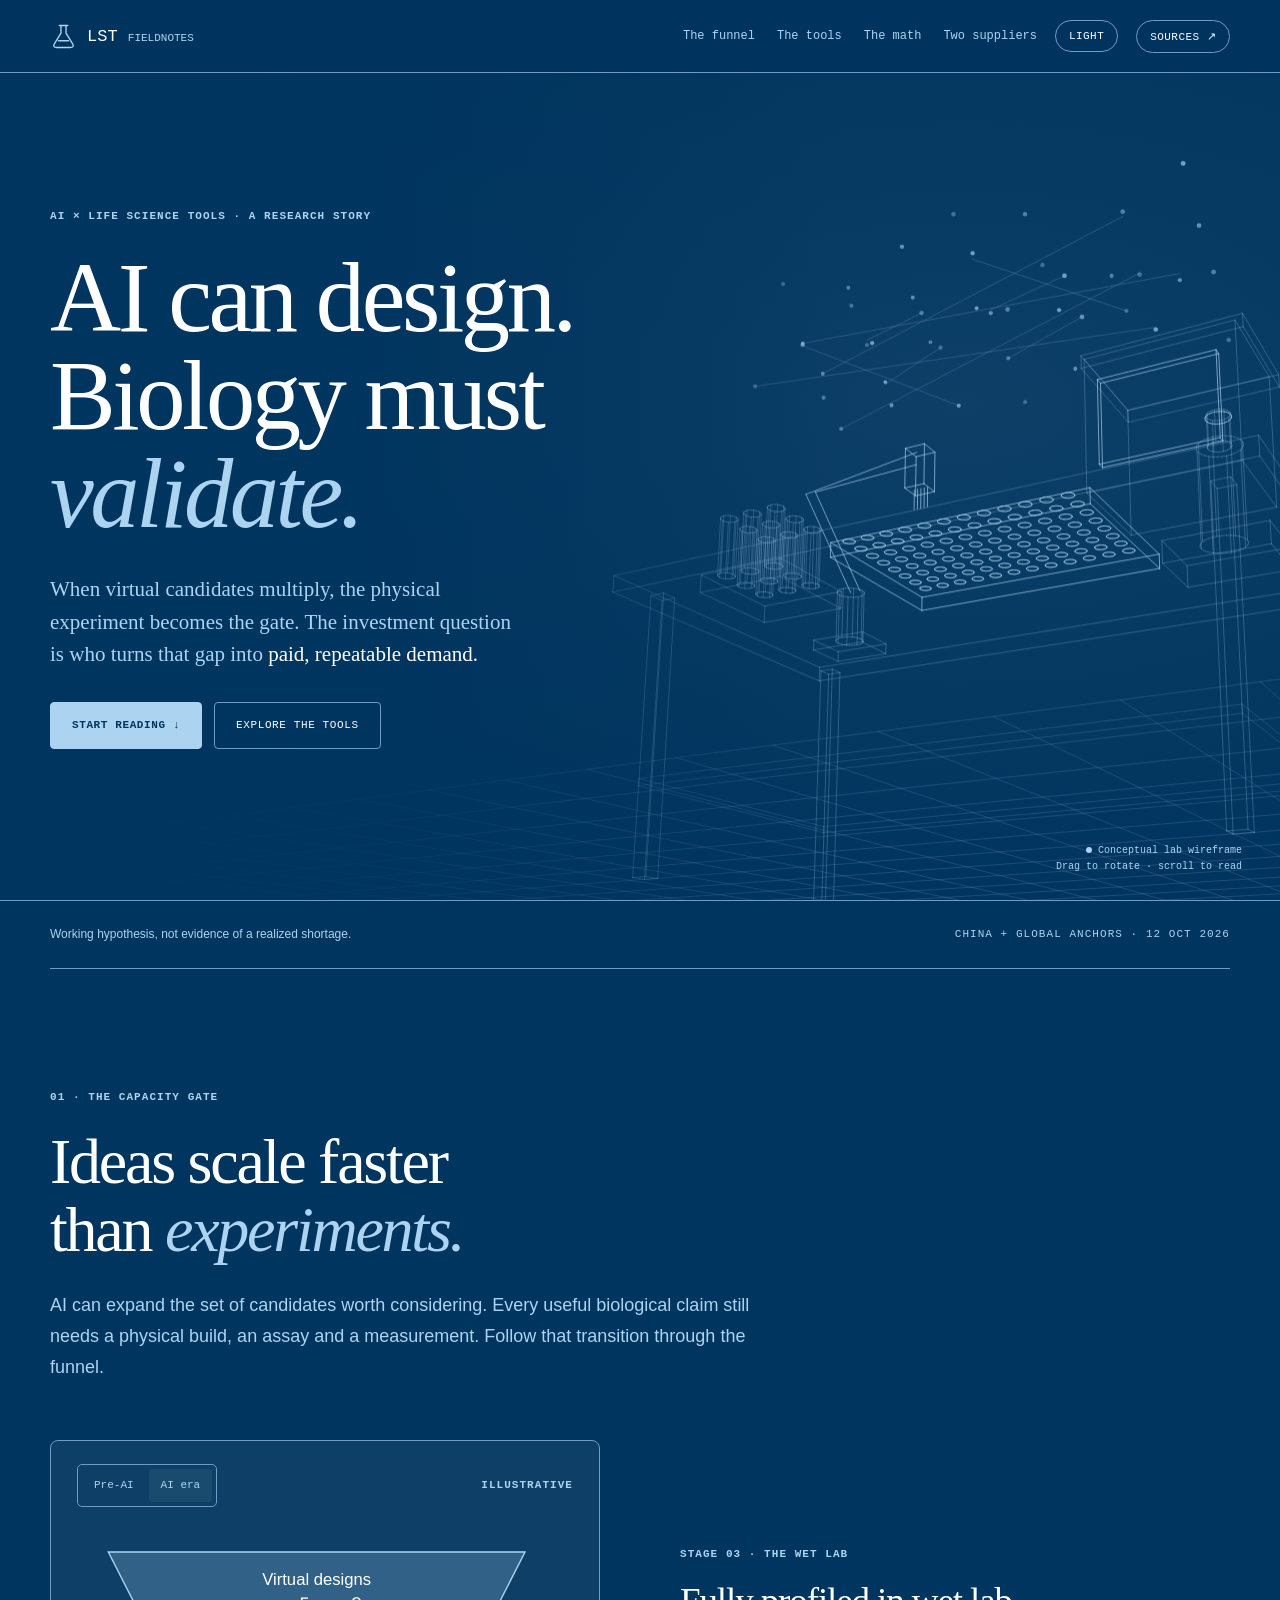
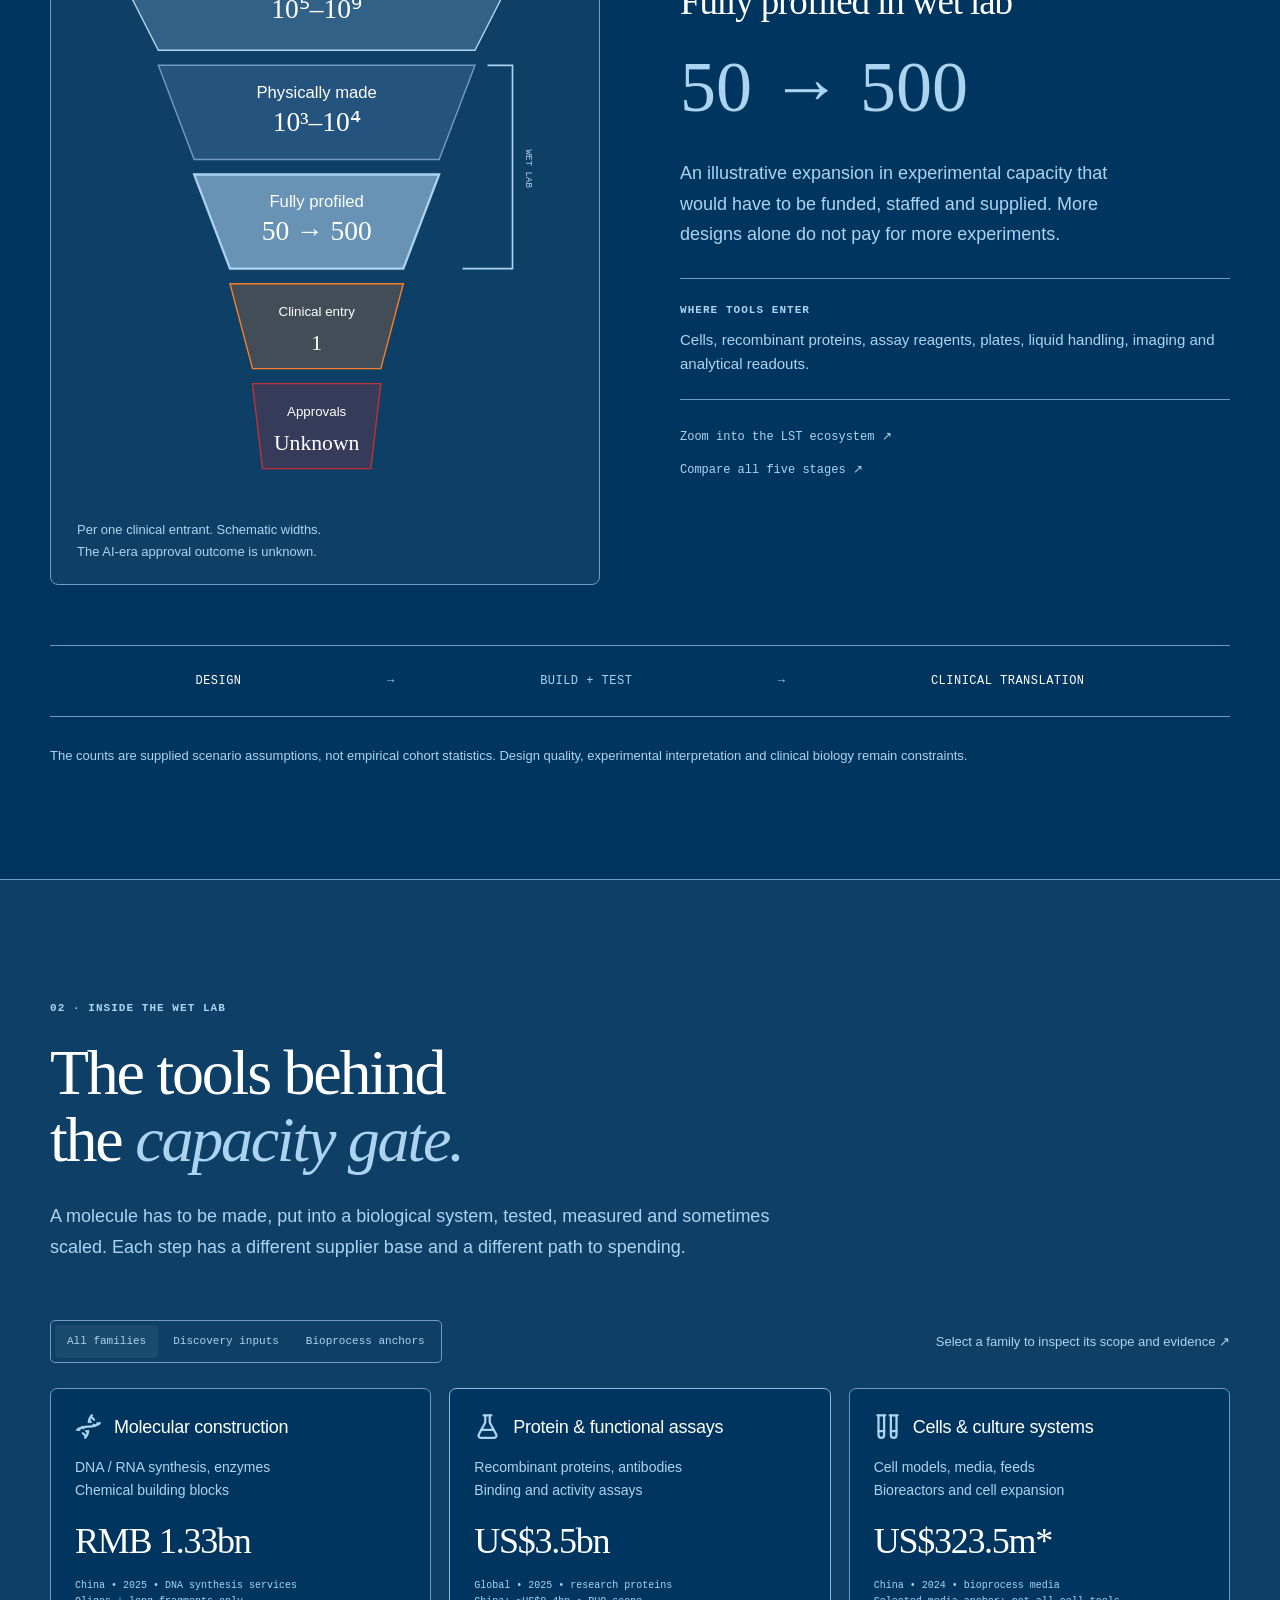
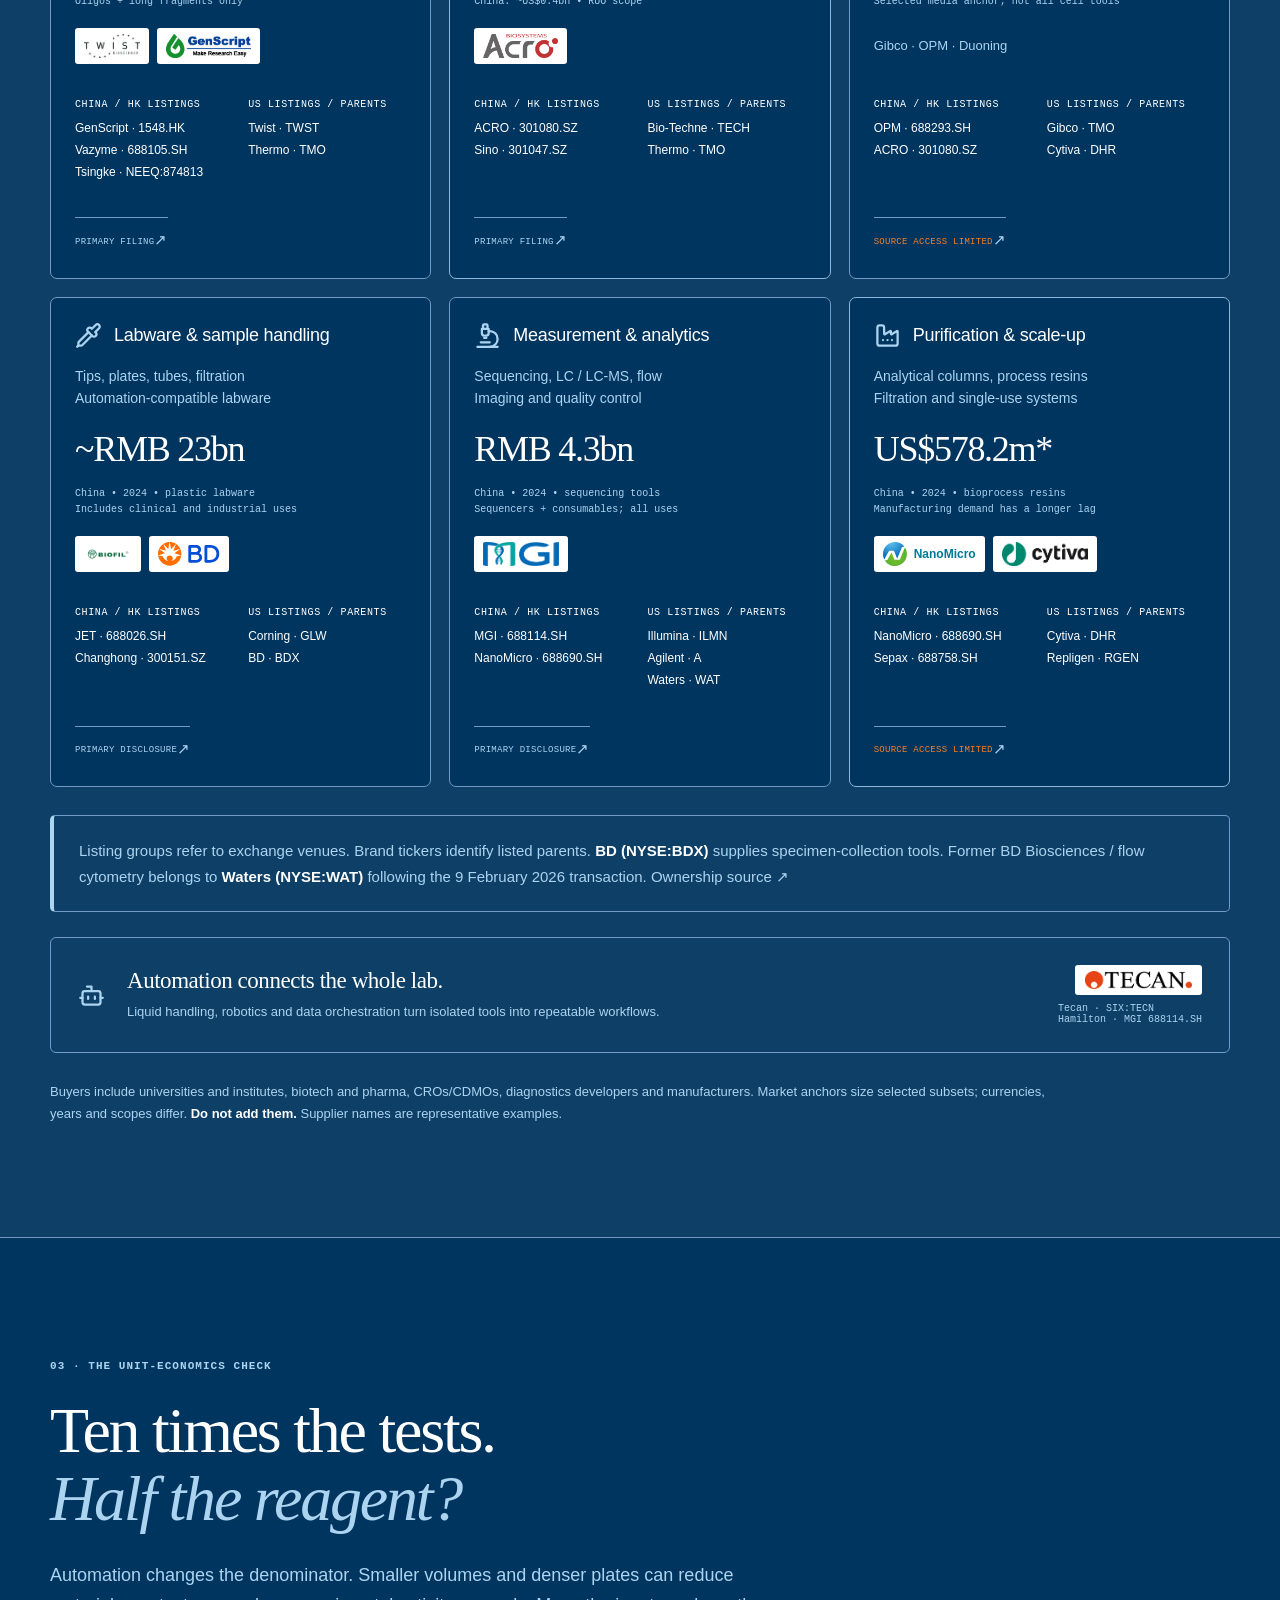
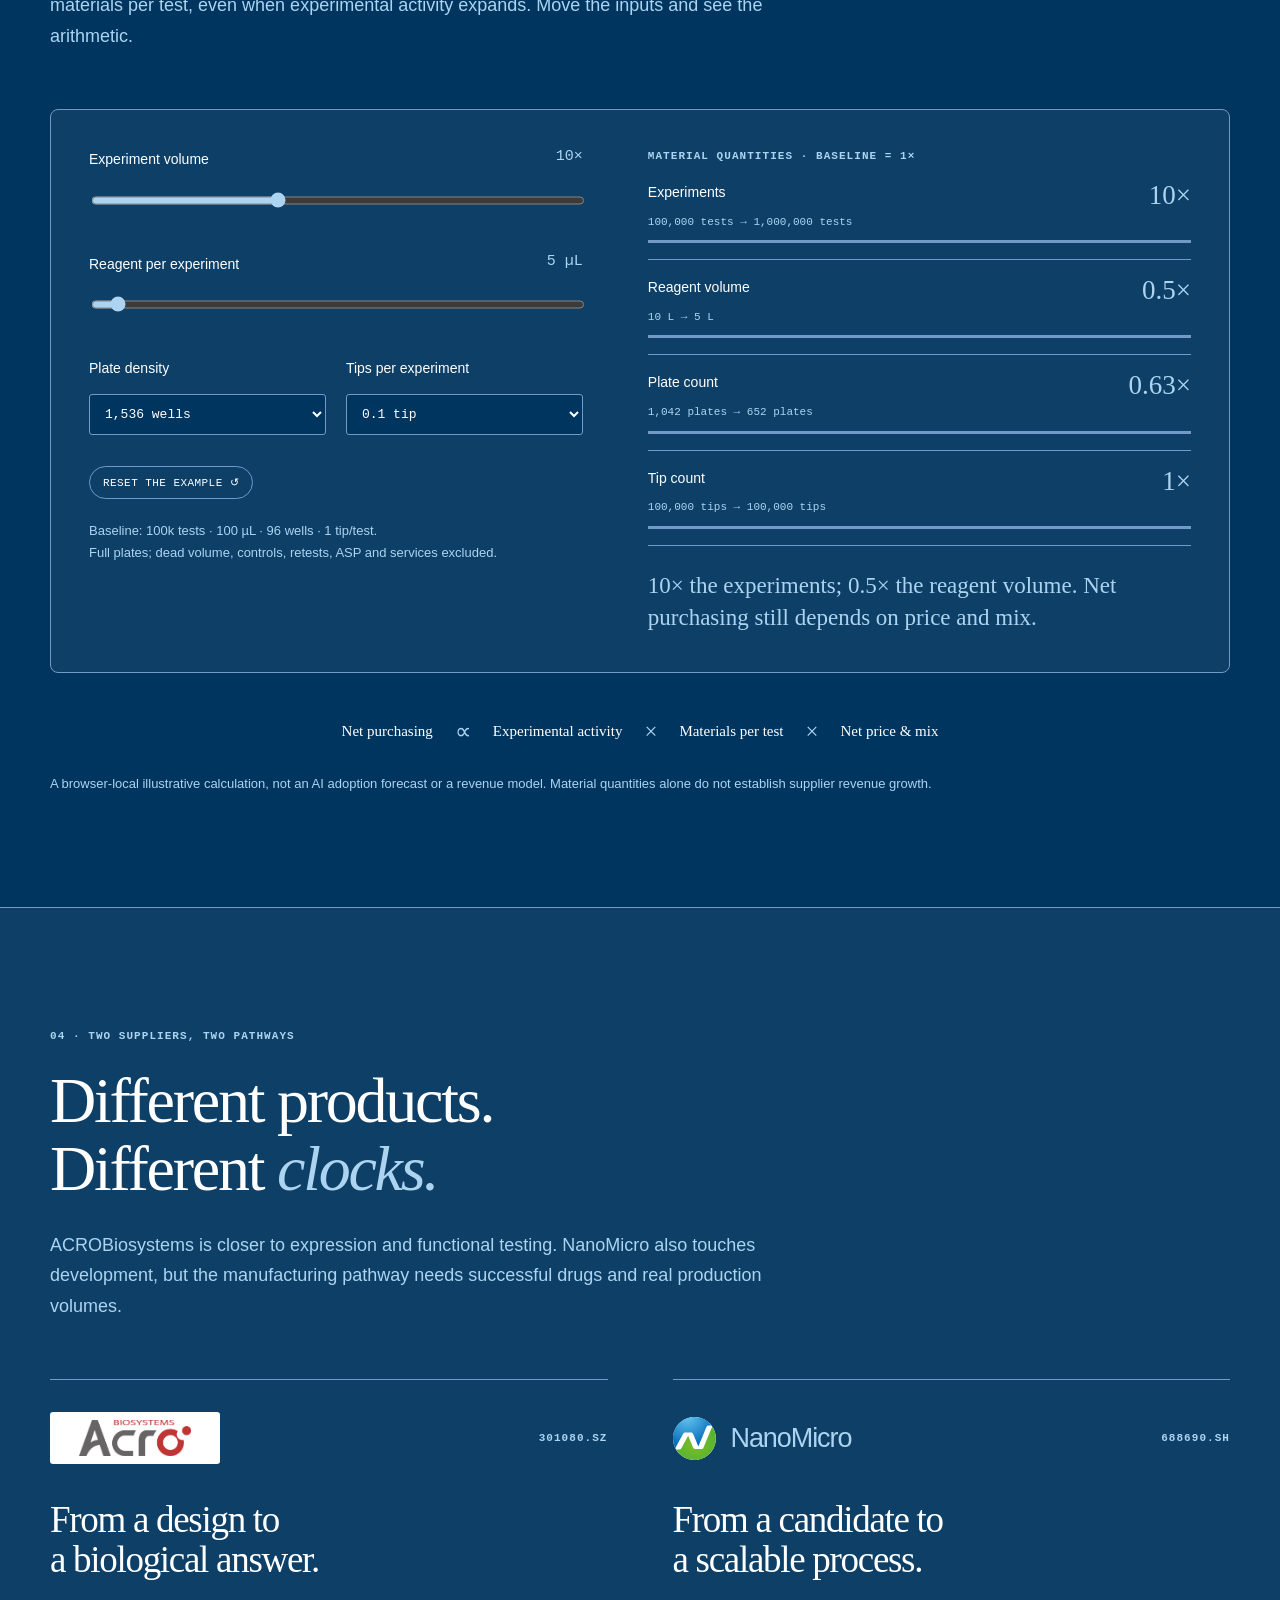
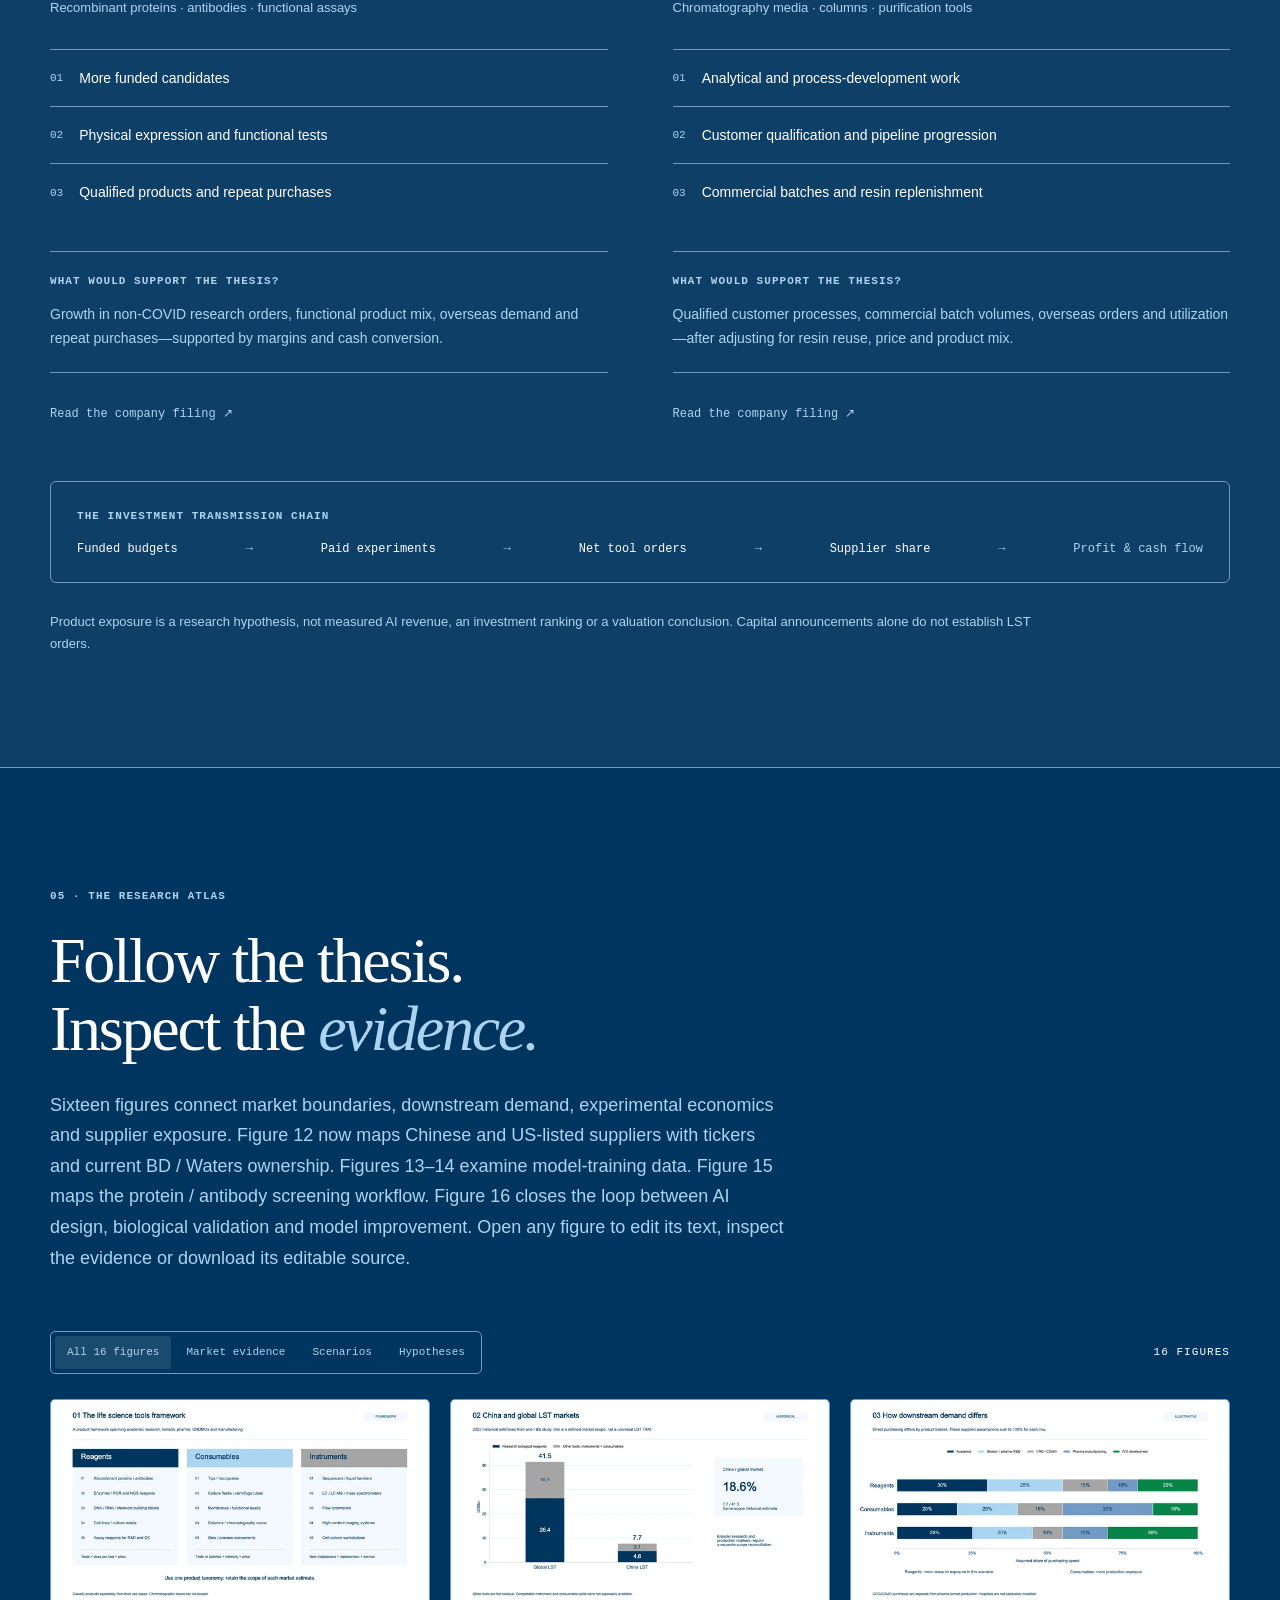
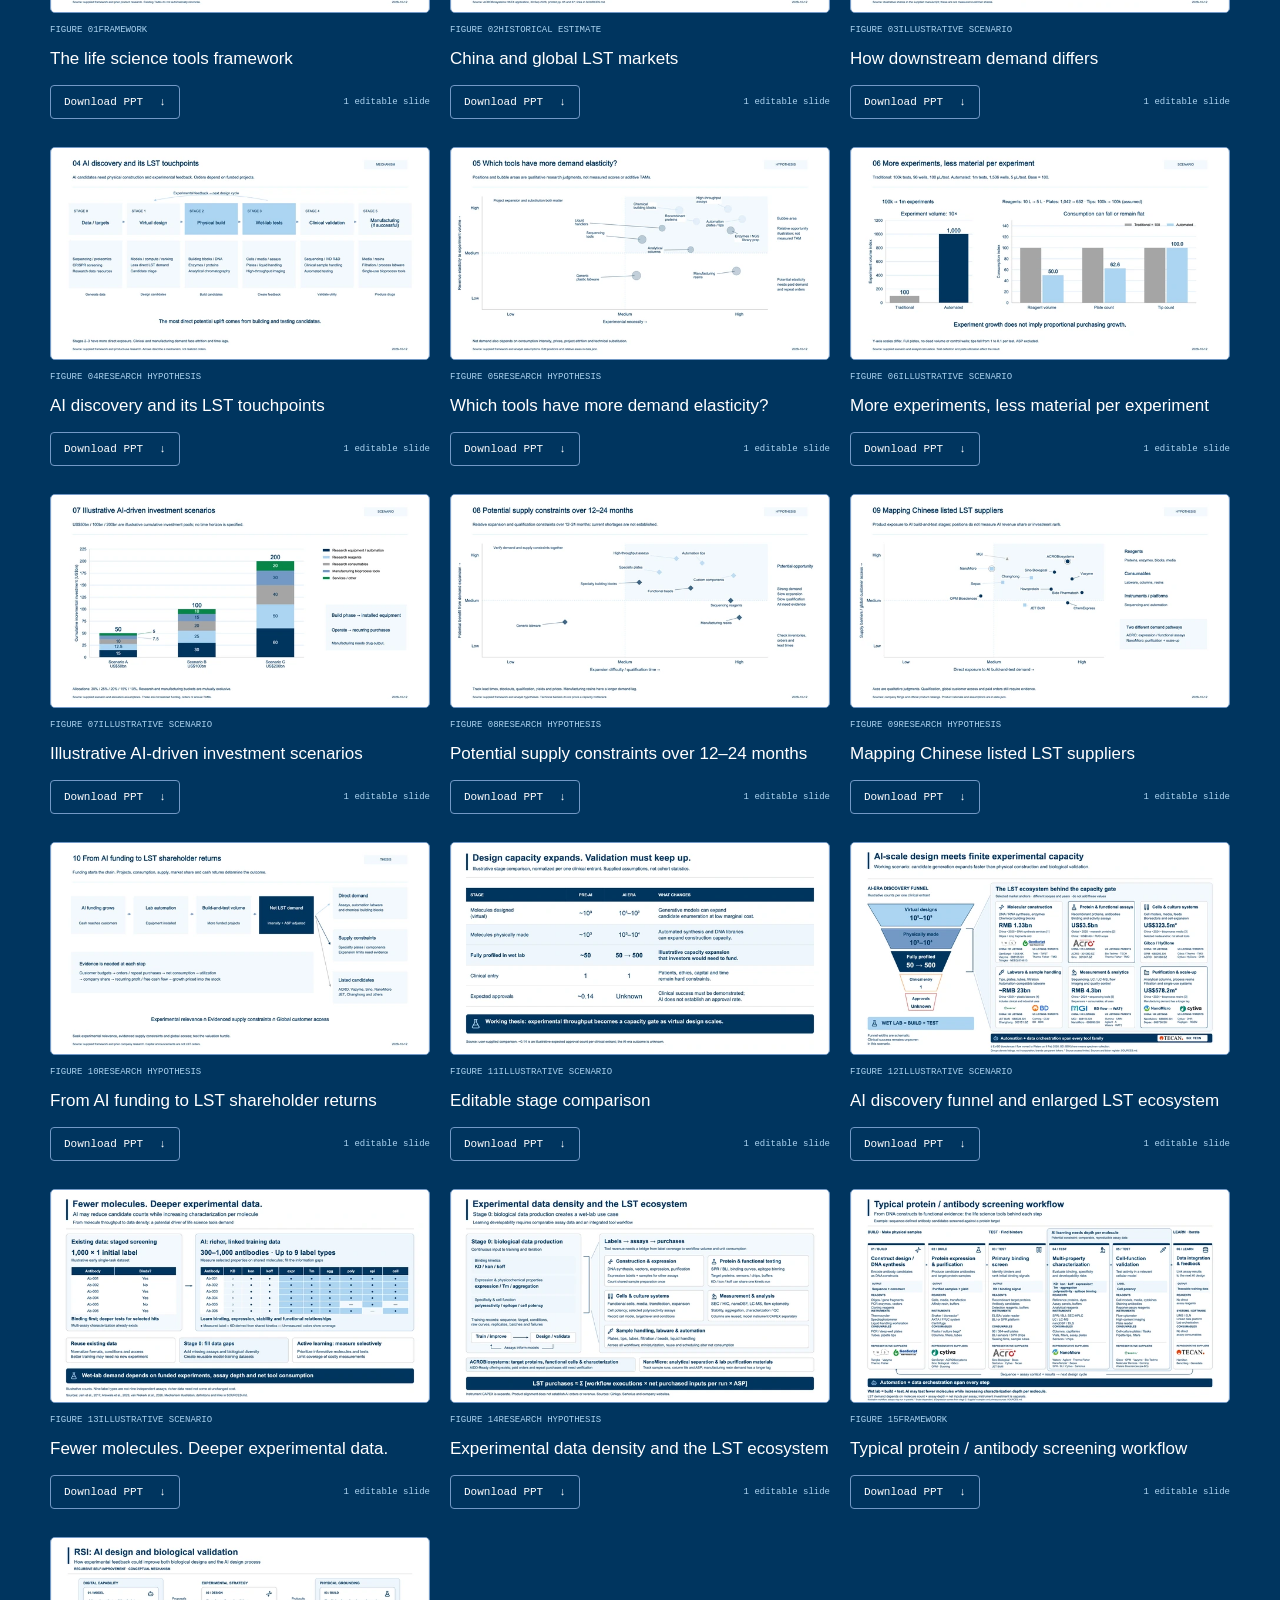
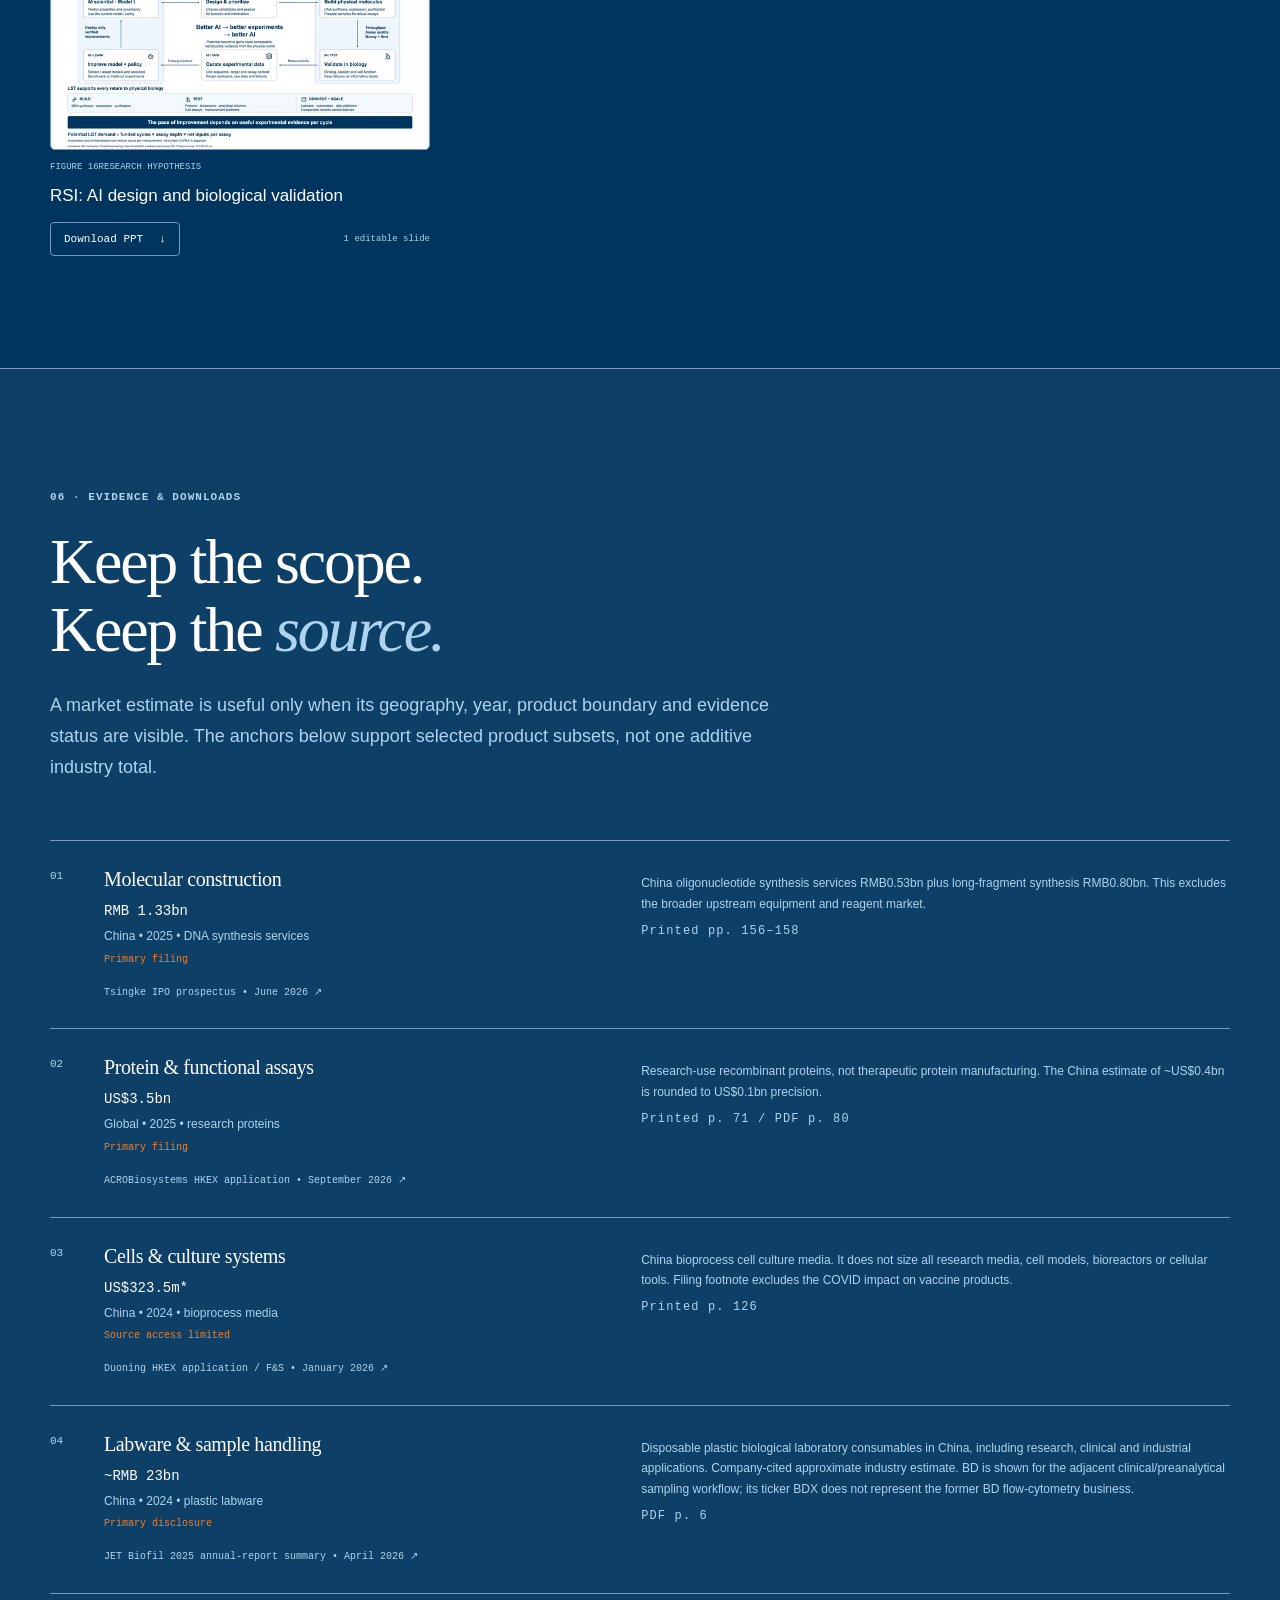
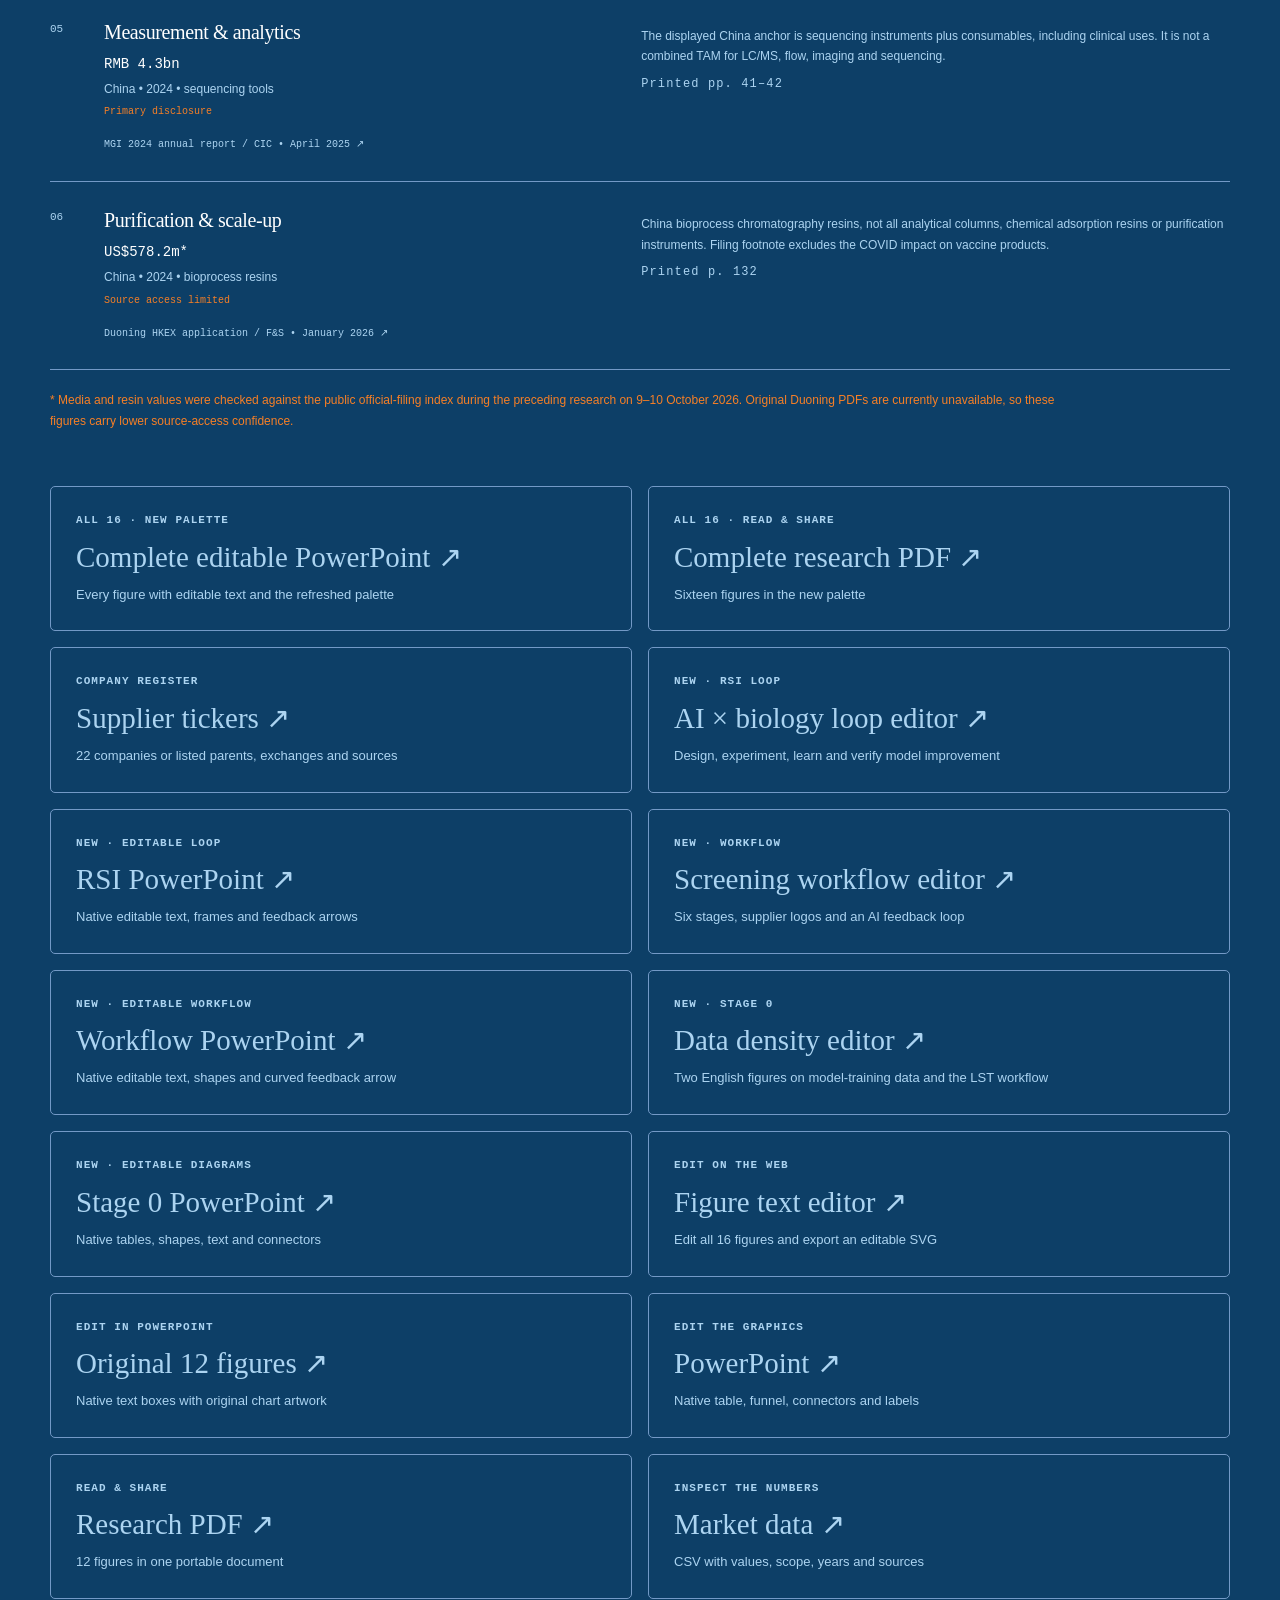
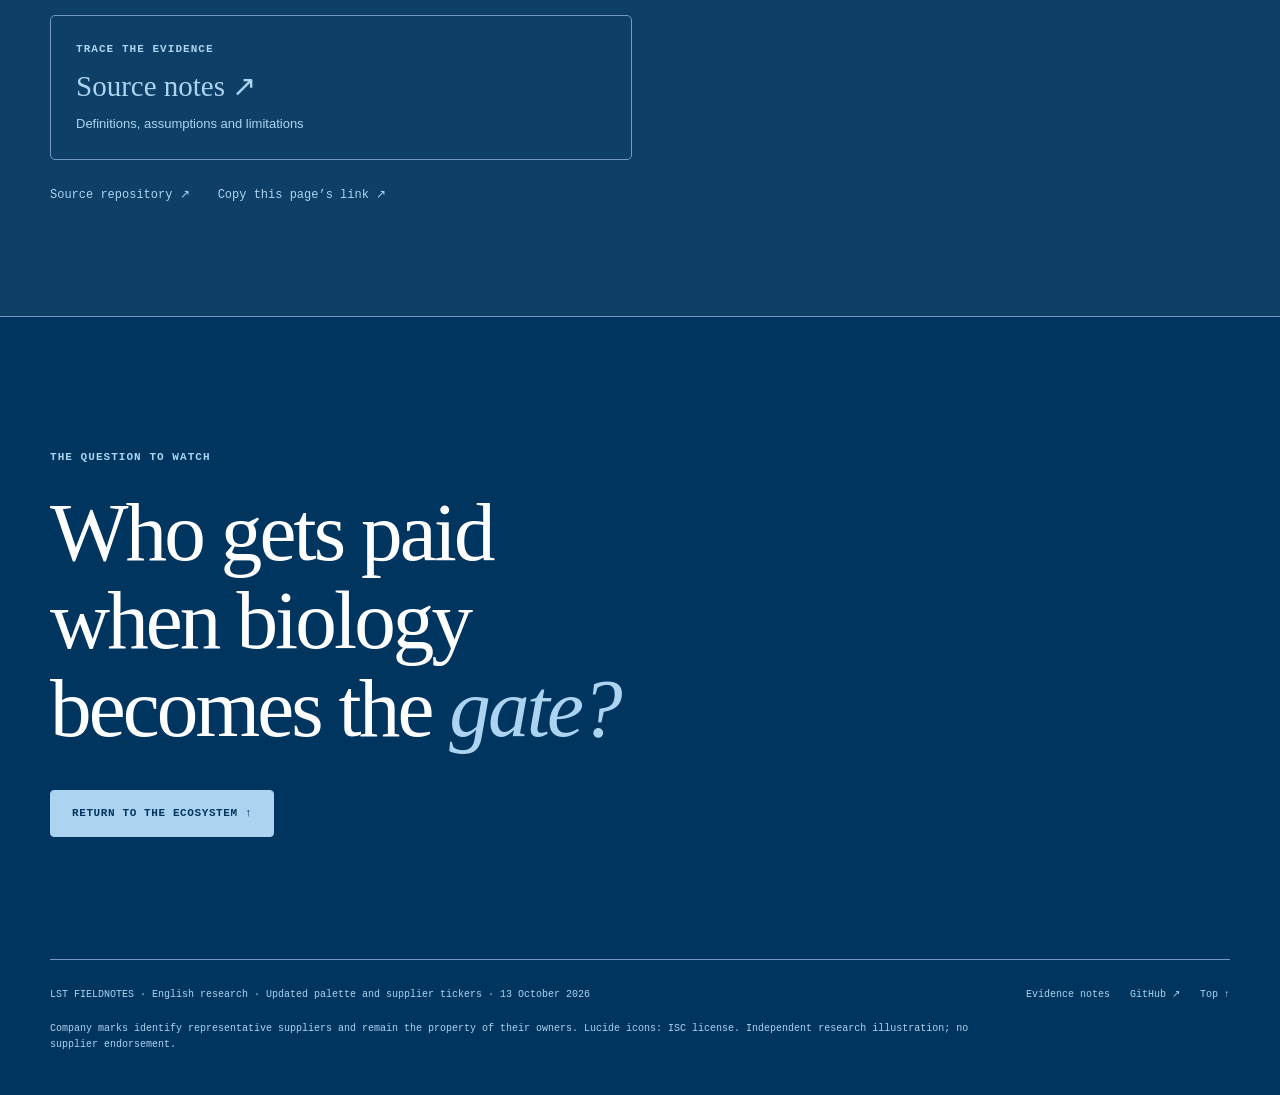
==== commit b6a22eac: "Add one-click single-slide editable PowerPoint downloads for all 16 figures" ====
--- a/v2/index.html
+++ b/v2/index.html
@@ -5,9 +5,9 @@
 <title>The Wet-Lab Bottleneck — AI & Life Science Tools</title>
 <meta name="description" content="An interactive research story on AI discovery, finite experimental capacity and the life science tools ecosystem. Explore suppliers, sourced market anchors and illustrative demand scenarios.">
 <meta property="og:title" content="The Wet-Lab Bottleneck — AI & Life Science Tools"><meta property="og:description" content="When ideas scale, experiments set the pace. An interactive research story."><meta property="og:type" content="website"><meta property="og:url" content="https://wizardzxx-tech.github.io/chart/v2/"><link rel="canonical" href="https://wizardzxx-tech.github.io/chart/v2/"><meta property="og:image" content="https://wizardzxx-tech.github.io/chart/v2/research/png/12_ai_funnel_lst_ecosystem.png">
-<link rel="icon" href="favicon.svg" type="image/svg+xml"><link rel="stylesheet" href="site.css?v=palette-v2-20261013">
+<link rel="icon" href="favicon.svg" type="image/svg+xml"><link rel="stylesheet" href="site.css?v=single-ppt-v1-20261013">
 <script>try{const t=localStorage.getItem('lst-theme');if(t==='light')document.documentElement.dataset.theme=t}catch(e){}</script>
-<script type="module" src="site.js?v=palette-v2-20261013"></script>
+<script type="module" src="site.js?v=single-ppt-v1-20261013"></script>
 </head>
 <body>
 <a class="skip" href="#funnel">Skip to the research</a><div class="reading-progress" aria-hidden="true"><i id="reading-progress"></i></div>
--- a/v2/site.css
+++ b/v2/site.css
@@ -11,3 +11,5 @@
 @media(prefers-reduced-motion:reduce){html{scroll-behavior:auto}*,*:before,*:after{transition:none!important;animation:none!important}}
 
 .supplier-grid{display:grid;grid-template-columns:1fr 1fr;gap:15px;width:100%;margin:15px 0 19px;font:12px/1.6 var(--sans)}.supplier-grid>span{display:flex;flex-direction:column;gap:3px;min-width:0}.supplier-grid b{font:10px/1.5 var(--mono);letter-spacing:.06em;margin-bottom:4px}.supplier-grid .supplier-name{overflow-wrap:anywhere}.ownership-note{margin-top:28px;padding:22px 25px;background:var(--bg2);border:1px solid var(--line);border-left:4px solid var(--blue);border-radius:5px;color:var(--muted);font-size:15px;line-height:1.7}.ownership-note strong{color:var(--ink)}.line-icon{color:var(--accent);filter:none!important;fill:none;stroke:currentColor;stroke-width:2;stroke-linecap:round;stroke-linejoin:round}
+
+.chart-card{display:flex;flex-direction:column;gap:14px;min-width:0}.chart-card .chart-tile{flex:1}.chart-actions{display:flex;align-items:center;justify-content:space-between;gap:10px;margin-top:auto}.chart-ppt-download{display:inline-flex;align-items:center;gap:16px;border:1px solid var(--line);border-radius:4px;padding:10px 13px;color:var(--ink);font:11px var(--mono);text-decoration:none;transition:background .2s,border-color .2s}.chart-ppt-download:hover{background:var(--bg2);border-color:var(--accent)}.chart-ppt-download:focus-visible{outline:2px solid var(--accent);outline-offset:3px}.single-slide-note{font:9px var(--mono);color:var(--muted)}@media(max-width:600px){.chart-ppt-download{padding:11px 14px}.single-slide-note{font-size:10px}}
